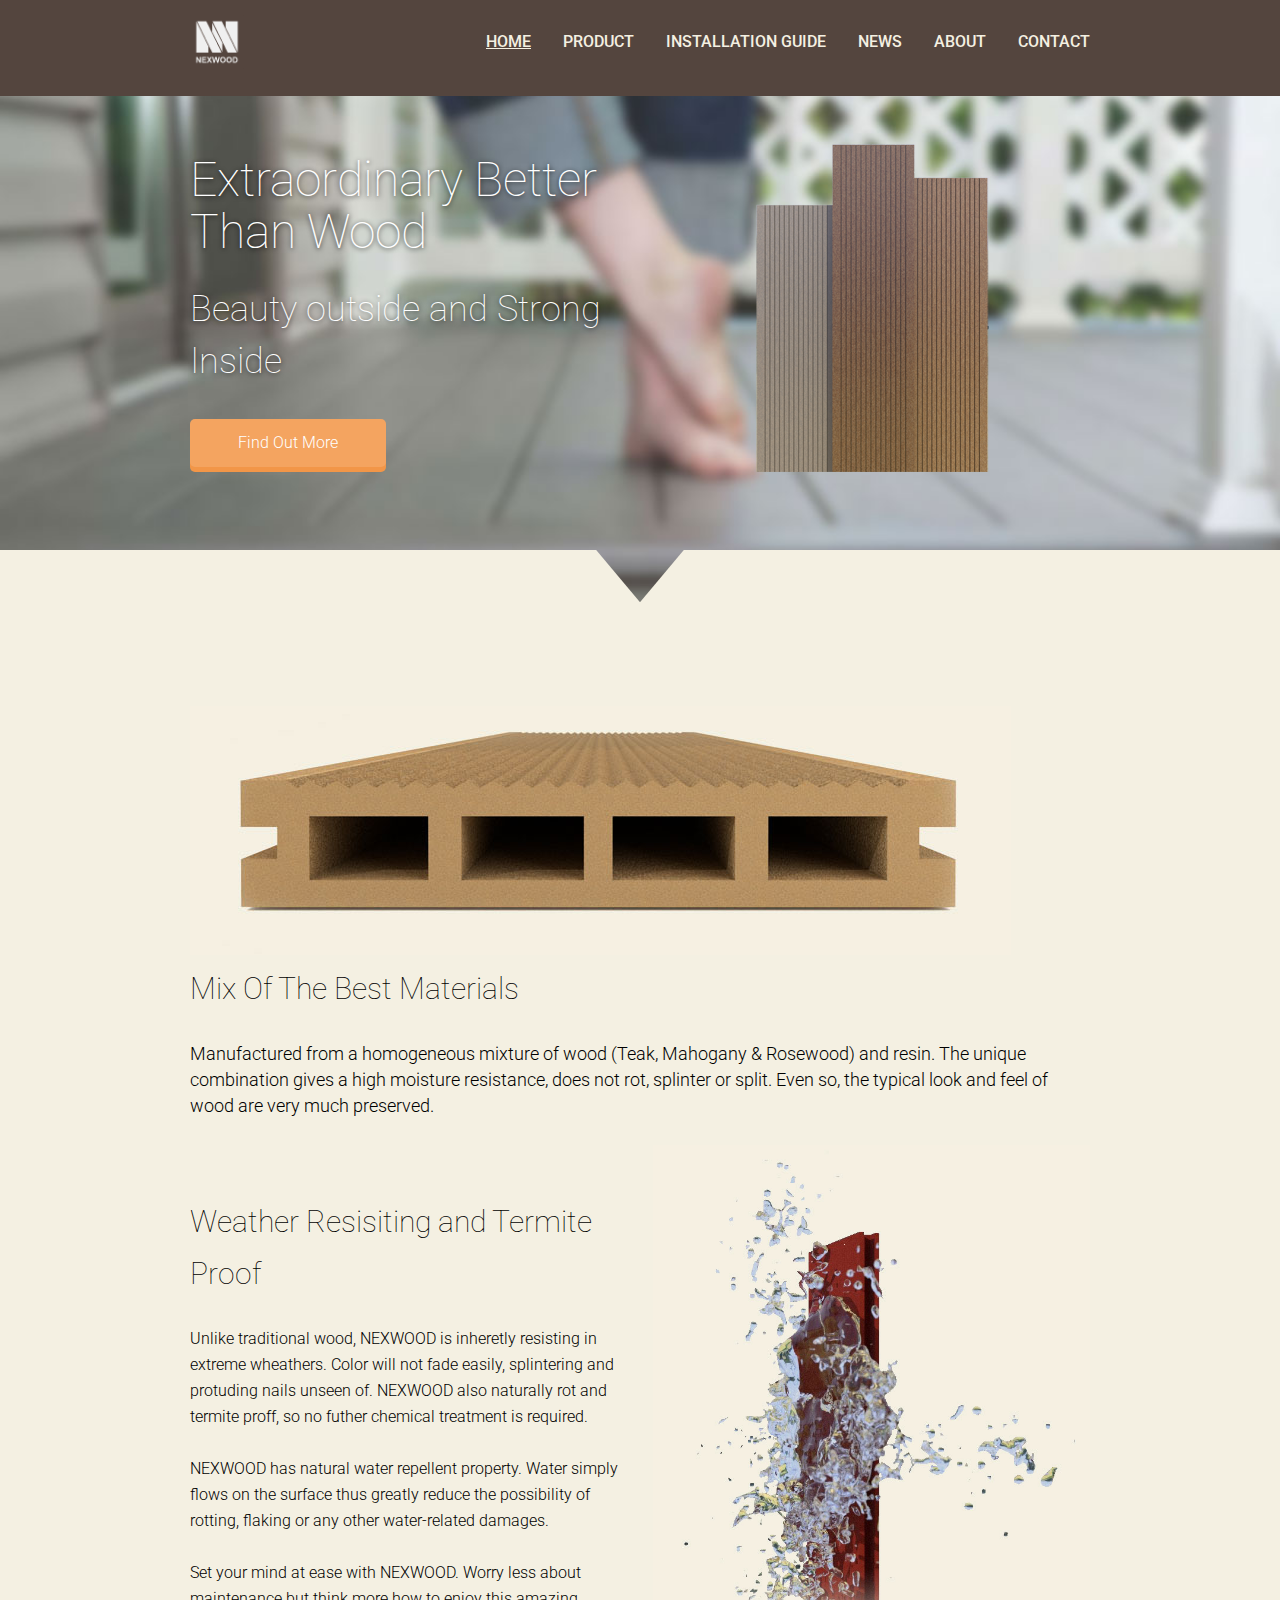
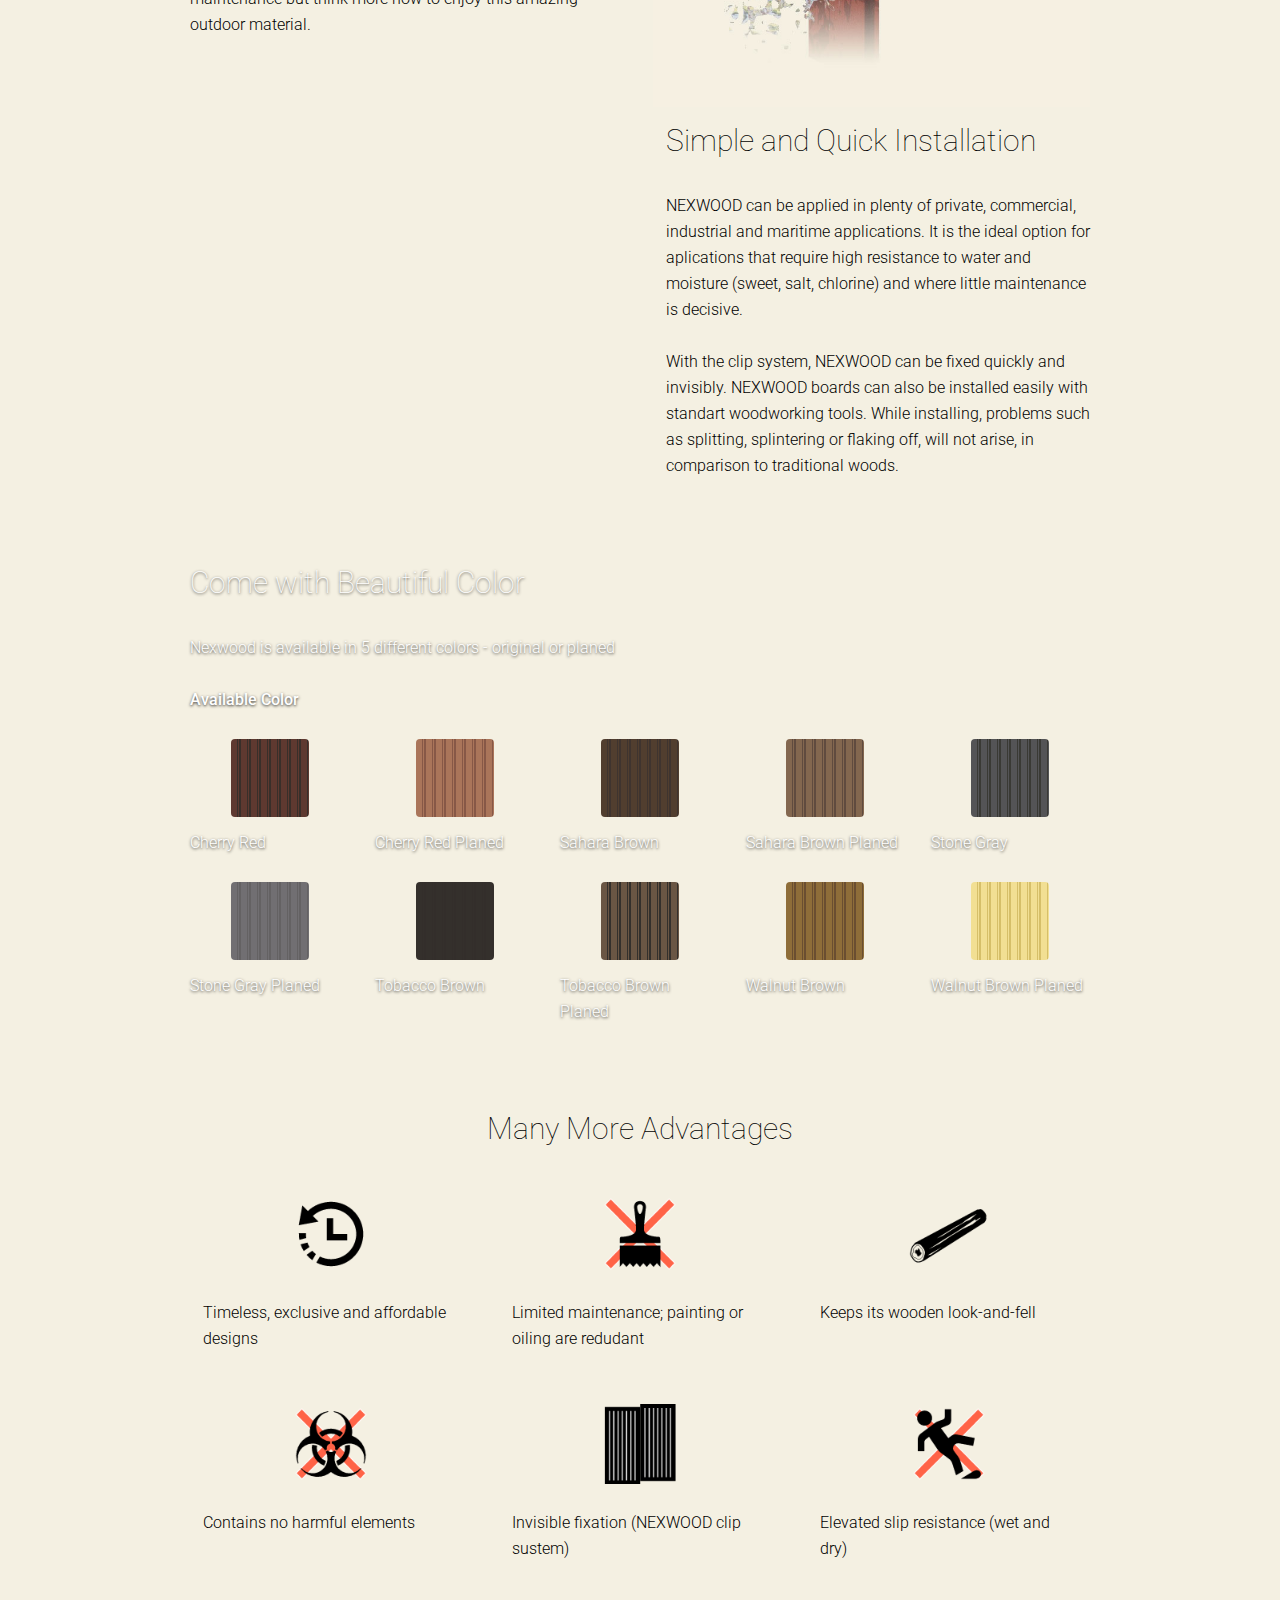
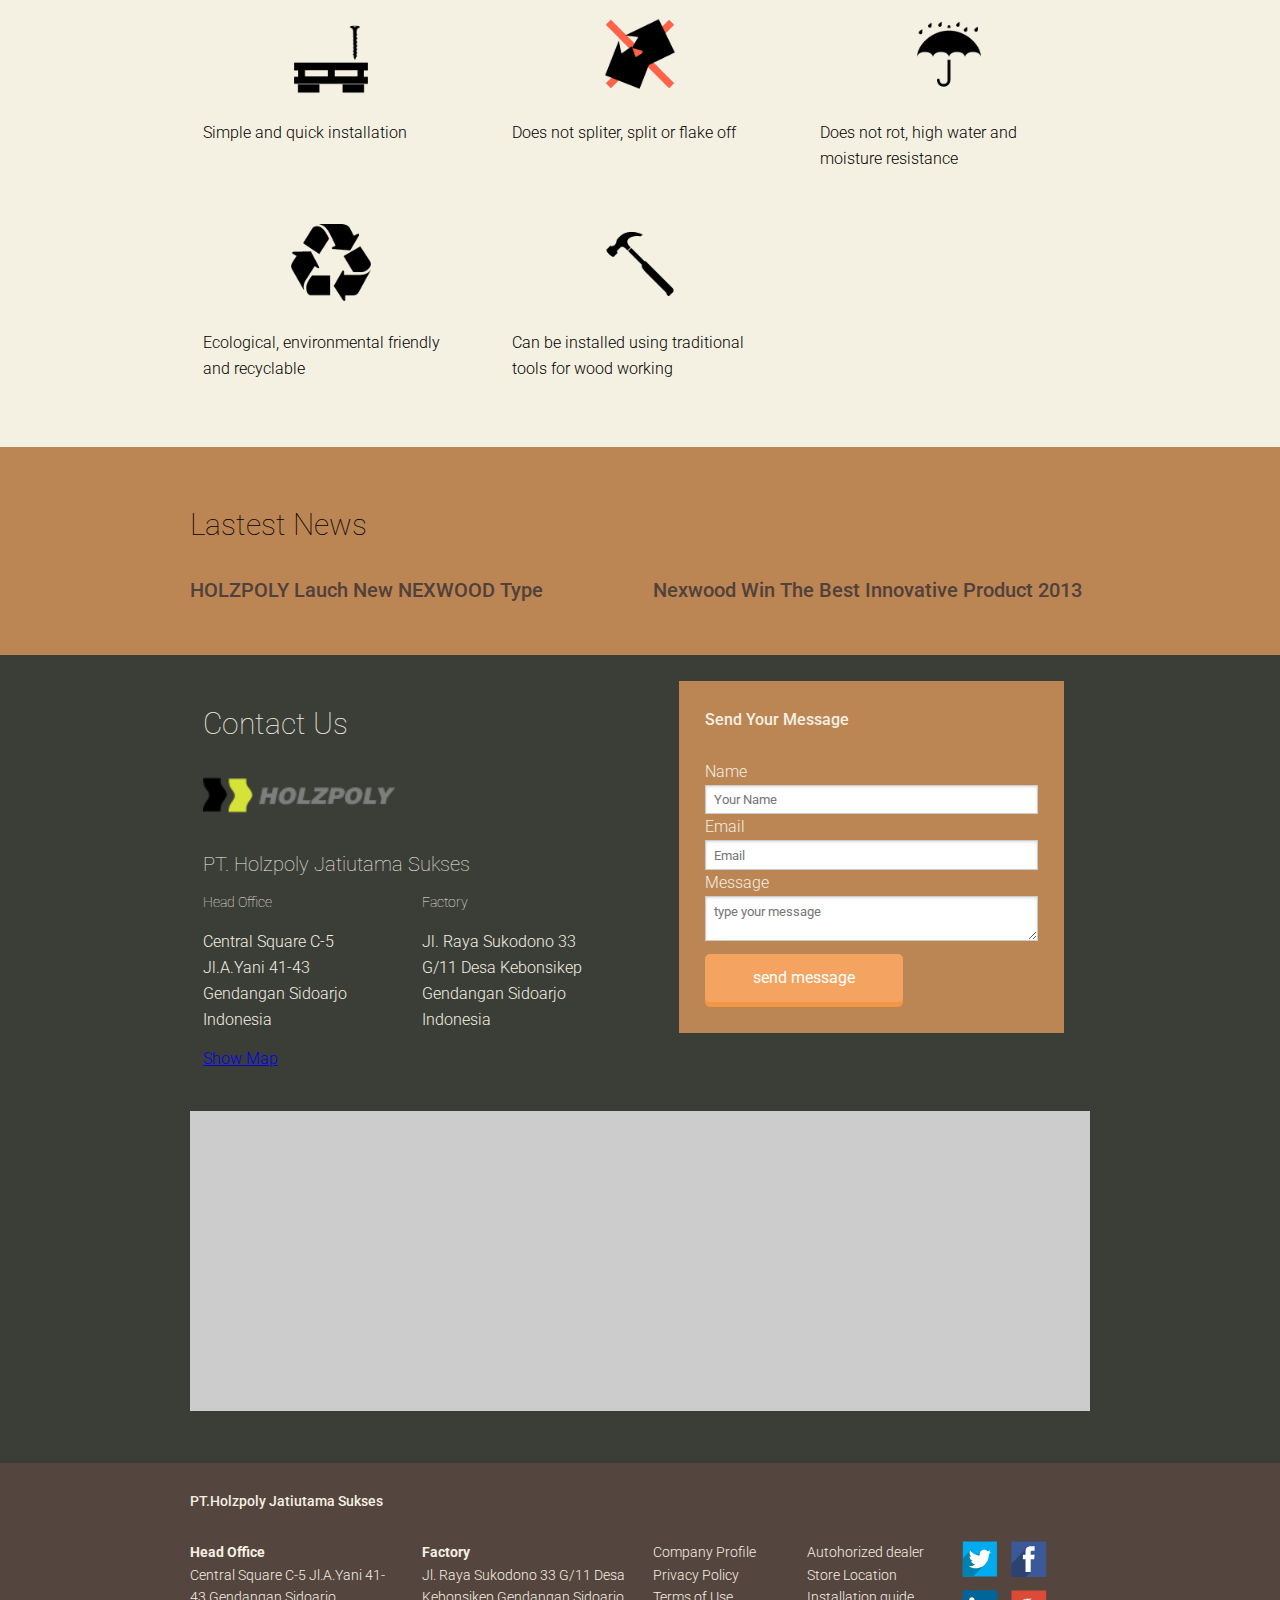
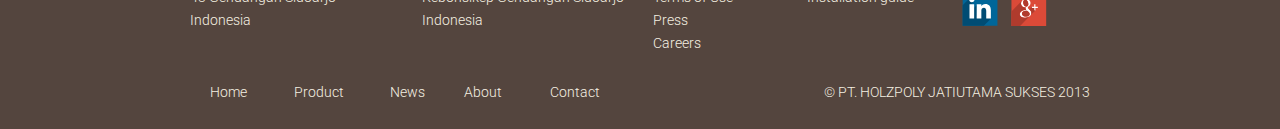
==== index.html @ c0c82cdb "fix css" ====
<!DOCTYPE html>
<!--[if lt IE 7]>      <html class="no-js lt-ie9 lt-ie8 lt-ie7"> <![endif]-->
<!--[if IE 7]>         <html class="no-js lt-ie9 lt-ie8"> <![endif]-->
<!--[if IE 8]>         <html class="no-js lt-ie9"> <![endif]-->
<!--[if gt IE 8]><!--> <html class="no-js"> <!--<![endif]-->
<head>
        <meta charset="utf-8">
        <meta http-equiv="X-UA-Compatible" content="IE=edge">
        <title></title>
        <meta name="description" content="">
        <meta name="viewport" content="width=device-width, initial-scale=1">

        <!-- Place favicon.ico and apple-touch-icon.png in the root directory -->
    
        <!-- Hammer reload -->
          <script>
            setInterval(function(){
              try {
                if(typeof ws != 'undefined' && ws.readyState == 1){return true;}
                ws = new WebSocket('ws://'+(location.host || 'localhost').split(':')[0]+':35353')
                ws.onopen = function(){ws.onclose = function(){document.location.reload()}}
                ws.onmessage = function(){
                  var links = document.getElementsByTagName('link'); 
                    for (var i = 0; i < links.length;i++) { 
                    var link = links[i]; 
                    if (link.rel === 'stylesheet' && !link.href.match(/typekit/)) { 
                      href = link.href.replace(/((&|\?)hammer=)[^&]+/,''); 
                      link.href = href + (href.indexOf('?')>=0?'&':'?') + 'hammer='+(new Date().valueOf());
                    }
                  }
                }
              }catch(e){}
            }, 1000)
          </script>
        <!-- /Hammer reload -->
      
	<link href='http://fonts.googleapis.com/css?family=Roboto:400,100,300,500,700' rel='stylesheet' type='text/css'>
	
    <link rel='stylesheet' href='css/style.css'>
    <script src="js/vendor/modernizr-2.6.2.min.js"></script>
</head>
<body>
<header class="cf">
	<div class="container main-heading">
		<h1 class="logo">Nexwood</h1>
		<a href="#" class="toggle visuallyhidden--desk">$</a>
		<nav class="main-nav" id="nadv">

			<a class='current' href="index.html">Home</a><a href="product.html">Product</a><a href="install.html">Installation Guide</a><a href="news-fp.html">News</a><a href="about.html">About</a><a href="#contact">Contact</a>

		</nav>


		<!--<form class="main-search-bar soft-half--sides text--center float--right">
			<input type="search" class="text-input" placeholder="search">
			<input type="submit" class="">
		</form> -->
		
	</div>
</header>


 <!--[if lt IE 7]>
            <p class="browsehappy">You are using an <strong>outdated</strong> browser. Please <a href="http://browsehappy.com/">upgrade your browser</a> to improve your experience.</p>
        <![endif]-->

	<div class="hero has-arrow">
		
		<div class="container soft--top">
			<div class="grid">
				<div class="slider__body grid__item one-half palm--one-whole">
					<hgroup>
       					<h1 class=kilo nH>Extraordinary Better Than Wood</h1>
       					<h2 class=alpha nH>Beauty outside and Strong Inside</h2>
   					<hgroup>
   						<a href="#nexwood-fp" class="btn btn--hard btn--gamma btn--bevel">Find Out More</a>
				</div><!--
				
			--><div class="slider__img grid__item one-half palm--one-whole slider__img visuallyhidden--palm">
					<img src="img/slider/hero-plank.png" alt="" class="img--center">
				</div>


			</div>
   		</div>
			

	</div>


	<div class="container">
		<img src="img/imgmap.jpg"alt="" usemap="nexwood-fp">
		<map id="nexwood-fp" name="nexwood-fp">
			<area shape="circle" alt="" title="" coords="700,89,34" href="" target="_self" />
			<area shape="circle" alt="" title="" coords="404,187,32" href="" target="" />
			<area shape="circle" alt="" title="" coords="86,94,29" href="" target="" />
			<area shape="circle" alt="" title="" coords="401,40,29" href="" target="" />
		</map>
		<h2>Mix Of The Best Materials</h2>
	<p class="lead">Manufactured from a homogeneous mixture of wood (Teak, Mahogany & Rosewood) and resin. The unique combination gives a high moisture resistance, does not rot, splinter or split. Even so, the typical look and feel of wood are very much preserved.</p>
    </div>
	
	<div class="container">
		<div class="grid grid--rev grid--right grid--middle">
			<div class="grid__item  palm--one-whole one-half ">
				<img src="img/tahan-air.jpg" alt="">
				
			</div><!--
		--><div class="grid__item one-half palm--one-whole">
				<h2>Weather Resisiting and Termite Proof</h2>

<p>Unlike traditional wood, NEXWOOD is inheretly resisting in extreme wheathers. Color will not fade easily, splintering and protuding nails unseen of. NEXWOOD also naturally rot and termite proff, so no futher chemical treatment is required.</p>

<p>NEXWOOD has natural water repellent property. Water simply flows on the surface thus greatly reduce the possibility of rotting, flaking or any other water-related damages.</p>

<p>Set your mind at ease with NEXWOOD. Worry less about maintenance but think more how to enjoy this amazing outdoor material.</p>
			</div>
		</div>
   		
   		<div class="grid grid--wide grid--middle">
   			<div class="grid__item one-half palm--one-whole">
   				<div class="video-container">
   					<iframe width="960" height="720" src="//www.youtube.com/embed/6C6AVP26fiU?rel=0" frameborder="0" allowfullscreen></iframe>
   				</div>
   			</div><!--
   		 --><div class="grid__item one-half palm--one-whole">
   				<h2>Simple and Quick Installation</h2>

	<p>NEXWOOD can be applied in plenty of private, commercial, industrial and maritime applications. It is the ideal option for aplications that require high resistance to water and moisture (sweet, salt, chlorine) and where little maintenance is decisive.</p>

	<p>With the clip system, NEXWOOD can be fixed quickly and invisibly. NEXWOOD boards can also be installed easily with standart woodworking tools. While installing, problems such as splitting, splintering or flaking off, will not arise, in comparison to traditional woods.</p>
   			</div>
   		</div>
	
	
	</div>
		<div class="color-choice-bg soft--ends push--ends">
		<div class="container">
		<h2>Come with Beautiful Color</h2>
<p>Nexwood is available in 5 different colors - original or planed</p>
<h5>Available Color</h5>
<ul class="grid">
	<li class="grid__item palm-one-quarter one-fifth palm--one-quarter">
		<img src="img/transparent.gif" alt="Cherry Red" class="img--round color-thumb cherry-red">
		<p class="small">Cherry Red</p>
	</li><!--
	--><li class="grid__item palm-one-quarter one-fifth palm--one-quarter">
		<img src="img/transparent.gif" alt="Cherry Red Planed" class="img--round color-thumb cherry-red-p">
		<p class="small">Cherry Red Planed</p>
	</li><!--
	--><li class="grid__item palm-one-quarter one-fifth palm--one-quarter">
		<img src="img/transparent.gif" alt="Sahara Brown" class="img--round color-thumb sahara-brown">
		<p class="small">Sahara Brown</p>
	</li><!--
	--><li class="grid__item palm-one-quarter one-fifth palm--one-quarter">
		<img src="img/transparent.gif" alt="Sahara Brown Planed" class="img--round color-thumb sahara-brown-p">
		<p class="small">Sahara Brown Planed</p>
	</li><!--
	--><li class="grid__item palm-one-quarter one-fifth palm--one-quarter">
		<img src="img/transparent.gif" alt="Stone Gray" class="img--round color-thumb stone-gray">
		<p class="small">Stone Gray</p>
	</li><!--
	--><li class="grid__item palm-one-quarter one-fifth palm--one-quarter">
		<img src="img/transparent.gif" alt="Stone Gray Planed" class="img--round color-thumb stone-gray-p">
		<p class="small">Stone Gray Planed</p>
	</li><!--
	--><li class="grid__item palm-one-quarter one-fifth palm--one-quarter">
		<img src="img/transparent.gif" alt="Tobacco Brown " class="img--round color-thumb tobacco-brown">
		<p class="small">Tobacco Brown</p>
	</li><!--
	--><li class="grid__item palm-one-quarter one-fifth palm--one-quarter">
		<img src="img/transparent.gif" alt="Tobacco Brown Planed" class="img--round color-thumb tobacco-brown-p">
		<p class="small">Tobacco Brown Planed</p>
	</li><!--
	--><li class="grid__item palm-one-quarter one-fifth palm--one-quarter">
		<img src="img/transparent.gif" alt="Walnut Brown" class="img--round color-thumb walnut-brown">
		<p class="small">Walnut Brown</p>
	</li><!--
	--><li class="grid__item palm-one-quarter one-fifth palm--one-quarter">
		<img src="img/transparent.gif" alt="Walnut Brown Planed" class="img--round color-thumb walnut-brown-p">
		<p class="small">Walnut Brown Planed</p>
	</li>
</ul>
		</div>
	</div>
	<div class="container push--bottom">
		<h2 class="text--center">Many More Advantages</h2>
	<ul class="grid">
		<li class="grid__item palm--one-half one-third">
			<div class="islet">
				<img src="img/transparent.gif" alt="" class="icon-adv icon-jam">
				<p>Timeless, exclusive and affordable designs</p>
			</div>
		</li><!--
	--><li class="grid__item palm--one-half one-third">
			<div class="islet">
				<img src="img/transparent.gif" alt="" class="icon-adv icon-paint-3">
				<p>Limited maintenance; painting or oiling are redudant</p>
			</div>
		</li><!--
	--><li class="grid__item palm--one-half one-third">
			<div class="islet">
				<img src="img/transparent.gif" alt="" class="icon-adv icon-wood-fill clearfix">
				<p>Keeps its wooden look-and-fell</p>
			</div>
		</li><!--
	--><li class="grid__item palm--one-half one-third">
			<div class="islet">
				<img src="img/transparent.gif" alt="" class="icon-adv icon-biohazard">
				<p>Contains no harmful elements</p>
			</div>
		</li><!--
	--><li class="grid__item palm--one-half one-third">
			<div class="islet">
				<img src="img/transparent.gif" alt="" class="icon-adv icon-no-fix">
				<p>Invisible fixation (NEXWOOD clip sustem)</p>
			</div>
		</li><!--
	--><li class="grid__item palm--one-half one-third">
			<div class="islet">
				<img src="img/transparent.gif" alt="" class="icon-adv icon-slip">
				<p>Elevated slip resistance (wet and dry)</p>
			</div>
		</li><!--
	--><li class="grid__item palm--one-half one-third">
			<div class="islet">
				<img src="img/transparent.gif" alt="" class="icon-adv icon-easy-install">
				<p>Simple and quick installation</p>
			</div>
		</li><!--
	--><li class="grid__item palm--one-half one-third">
			<div class="islet">
				<img src="img/transparent.gif" alt="" class="icon-adv icon-break">
				<p>Does not spliter, split or flake off</p>
			</div>
		</li><!--
	--><li class="grid__item palm--one-half one-third">
			<div class="islet">
				<img src="img/transparent.gif" alt="" class="icon-adv icon-payung">
				<p>Does not rot, high water and moisture resistance</p>
			</div>
		</li><!--
	--><li class="grid__item palm--one-half one-third">
			<div class="islet">
				<img src="img/transparent.gif" alt="" class="icon-adv icon-recycles">
				<p>Ecological, environmental friendly and recyclable</p>
			</div>
		</li><!--
	--><li class="grid__item palm--one-half one-third">
			<div class="islet">
				<img src="img/transparent.gif" alt="" class="icon-adv icon-hammer">
				<p>Can be installed using traditional tools for wood working</p>
			</div>
		</li>
	</ul>
	</div>

<div class="satin-bg soft--top">
	<div class="container soft--ends">
			
	<h2 class="">Lastest News</h2>
		<ul class="grid">
			<li class="grid__item one-half palm-one-whole">
				

				<div class="module__content">
					<h3 class="delta title-link"><a href="#article.html">HOLZPOLY Lauch New NEXWOOD Type</a></h3>
				</div>
			</li><!--

		--><li class="grid__item one-half palm-one-whole">
				
				<div class="module__content">
					<h3 class="delta title-link"><a href="#article.html">Nexwood Win The Best Innovative Product 2013</a></h3>
				</div>
			</li>
		</ul>

	</div>
</div>

	<div class="brown-bg">
	<div class="container">
		<div class="grid grid--bottom">
			<div class="grid__item one-half palm--one-whole">
				<div class="islet">
	<h2>Contact Us</h2>
	<img src="img/transparent.gif" alt="Holzpoly Jatiutama Sukses Logo" class="icon-adv-wide icon-logo-holzpoly">
	<h4>PT. Holzpoly Jatiutama Sukses</h4>
	
	<div class="grid">
		<div class="grid__item one-half">
			<h4 class=zeta>Head Office</h4>
			<p>Central Square C-5 Jl.A.Yani 41-43 Gendangan Sidoarjo Indonesia</p>
		</div><!--
		
	--><div class="grid__item one-half">
			<h4 class=zeta>Factory</h4>
			<p>Jl. Raya Sukodono 33 G/11 Desa Kebonsikep Gendangan Sidoarjo Indonesia</p>
		</div>
	</div>

	<a href="btn btn--map visuallyhidden--desk">Show Map</a>

</div>

			</div><!--

		 --><div class="grid__item one-half palm--one-whole">
		 		
				<div class="island">	
	<form action="">
		<fieldset class="satin-bg">
			<h5>Send Your Message</h5>
			<label for="name">Name</label>
        	<input id="name" type="text" placeholder="Your Name" class="text-input one-whole">

			<label for="email">Email</label>
        	<input id="email" type="email" placeholder="Email" class="text-input one-whole">
			<label for="messange">Message</label>
        	<textarea class="text-input one-whole" placeholder="type your message"></textarea>
			 <input type="submit" name="send" value="send message" class="btn btn--positive btn--hard btn--bevel push-half--top">
		</fieldset>
	</form>
</div>
			</div>

			<div class="grid__item one-whole visuallyhidden--palm">
				<div id="map_canvas"></div>
			</div>
		</div>
	</div>
	</div>

<footer class=" soft--top">
<div class="container">
	<h6 itemprop="name" id="contact" class="hard--bottom">PT.Holzpoly Jatiutama Sukses</h6>
<div class="grid">
		<div class="grid__item one-half palm--one-whole" itemscope itemtype="http://schema.org/LocalBusiness">
			<ul class="grid">
				<li class="grid__item one-half">
					<b class="hard-half--bottom" itemprop="name">Head Office</b>
					<p itemprop="address">Central Square C-5 Jl.A.Yani 41-43 Gendangan Sidoarjo Indonesia</p>
				</li><!--
			 --><li class="grid__item one-half">
					<b class="hard-half--bottom" itemprop="name">Factory</b>
					<p itemprop="address">Jl. Raya Sukodono 33 G/11 Desa Kebonsikep Gendangan Sidoarjo Indonesia</p>
				</li>
			</ul>
		</div><!--
		
	--><div class="grid__item one-sixth palm--one-half">
			<ul class="nav nav--stacked">
				<li><a href="about.html">Company Profile</a></li>
				<li><a href="">Privacy Policy</a></li>
				<li><a href="">Terms of Use</a></li>
				<li><a href="">Press</a></li>
				<li><a href="about.html/#career">Careers</a></li>
			</ul>
		</div><!--

		--><div class="grid__item one-sixth palm--one-half">
			<ul class="nav nav--stacked">
				<li><a href="about.html/#dealer">Autohorized dealer</a></li>
				<li><a href="">Store Location</a></li>
				<li><a href="install.html">Installation guide</a></li>
			</ul>
		</div><!--

		--><div class="grid__item one-sixth palm--one-whole">
			<ul class="nav nav--stacked cf">
				<li><a href="http://twitter.com" alt="follow us on twitter"><i class="icon-social icon-twitter-icon"></i></a></li>
				<li><a href="http://Facebook.com" alt="visit our facebook pafe"><i class="icon-social icon-fb-icon"></i></a></li>
				<li><a href="http://Linkedin.com" alt="link with us on linkedin"><i class="icon-social icon-linkedin-icon"></i></a></li>
				<li><a href="http://plus.google.com" alt=""><i class="icon-social icon-gplus"></i></a></li>
			</ul>
		</div><!--
	
		--><div class="grid__item one-half palm--one-whole">
			<ul class="nav nav--banner nav--fit">
				<li class='current'><a class='current' href="index.html">Home</a></li>
				<li><a href="product.html">Product</a></li>
				<li><a href="news-fp.html">News</a></li>
				<li><a href="about.html">About</a></li>
				<li><a href="#contact">Contact</a></li>
			</ul>
		</div><!--
	--><div class="copyright grid__item one-half palm--one-whole">
		<p class="caps text--right">© PT. Holzpoly Jatiutama Sukses 2013</p>
	</div>
</div>
</div>

</footer>

<script src="//ajax.googleapis.com/ajax/libs/jquery/1.10.2/jquery.min.js"></script>
<script>window.jQuery || document.write('<script src="js/vendor/jquery-1.10.2.min.js"><\/script>')</script>

<script src='js/plugins.js'></script>
<script src='js/jquery.idTabs.js'></script>
<script src='js/jquery.backstretch.min.js'></script>
<script src='js/jhere.min.js'></script>
<script src='js/tooltipster.min.js'></script>
<script src="js/main.js"></script>

<script type="text/javascript">
		$(document).ready(function() {
			 $('.tooltip').tooltipster();
		});
	</script>

<script>
  var navigation = responsiveNav("#nav",
  	customToggle: "#nav-toggle",
  	 open: function () {
          var toggle = document.getElementById("nav-toggle");
          toggle.className = toggle.className.replace(/(^|\s)closed(\s|$)/, "opened");
        },
        close: function () {
          var toggle = document.getElementById("nav-toggle");
          toggle.className = toggle.className.replace(/(^|\s)opened(\s|$)/, "closed");
        }
      });

</script>

<script>
            $(window).on('load', function() {
                $('#map_canvas').jHERE({
                    enable: ['behavior'],
                    center: [-7.38784, 112.72727],
                    zoom: 15,
                    type: 'terrain'
                }).jHERE('marker', [-7.38784, 112.72727], {
                    icon: 'https://dl.dropboxusercontent.com/u/16675423/office-marker.png',
                    anchor: {x: 13, y: 54},
                    
                }).jHERE('marker', [-7.390945, 112.722092], {
                    icon: 'https://dl.dropboxusercontent.com/u/16675423/factory-marker.png',
                    anchor: {x: 12, y: 54},
                    
                });
            });
        </script>

<script>
	$(".hero").backstretch([
		"img/slider/slide-1.jpg", "img/slider/slide-2.jpg", "img/slider/slide-4.jpg",
		], {
			fade: 750,
			duration: 4000
		});

</script>

<script>
	$(document).ready(function(){
		$('.toggle').click(function) {
			$('#nav').addClass('.visuallyhidden--palm')
		};
	})

</script>

<!-- Google Analytics: change UA-XXXXX-X to be your site's ID. -->
        <script>
            (function(b,o,i,l,e,r){b.GoogleAnalyticsObject=l;b[l]||(b[l]=
            function(){(b[l].q=b[l].q||[]).push(arguments)});b[l].l=+new Date;
            e=o.createElement(i);r=o.getElementsByTagName(i)[0];
            e.src='//www.google-analytics.com/analytics.js';
            r.parentNode.insertBefore(e,r)}(window,document,'script','ga'));
            ga('create','UA-XXXXX-X');ga('send','pageview');
        </script>


</body>
</html>
---- css/style.css ----
@charset "UTF-8";
/*------------------------------------*\
    STYLE.CSS
\*------------------------------------*/
/**
 *
 * sass --watch style.scss:style.min.css --style compressed
 *
 * Here we pull in some variables, include the inuit.css framework, then add our
 * project-specific components afterwards.
 */
/**
 * Setup
 */
/*------------------------------------*\
    VARS.SCSS
\*------------------------------------*/
/**
 * Any variables you find set in inuit.css’ `_vars.scss` that you do not wish to
 * keep, simply redefine here. This means that if inuit.css, for example, sets
 * your `$base-font-size` at 16px and you wish it to be 14px, simply redeclare
 * that variable in this file. inuit.css ignores its own variables in favour of
 * using your own, so you can completely modify how inuit.css works without ever
 * having to alter the framework itself.
 */
/*------------------------------------*\
    $OBJECTS-AND-ABSTRACTIONS
\*------------------------------------*/
/**
 * All of inuit.css’ objects and abstractions are initially turned off by
 * default. This means that you start any project with as little as possible,
 * and introducing objects and abstractions is as simple as switching the
 * following variables to `true`.
 */
/*------------------------------------*\
    $OVERRIDES
\*------------------------------------*/
/**
 * Place any variables that should override inuit.css’ defaults here.
 */
/**
 * Base font-family.
 */
/**
 * Default colour for objects’ borders etc.
 */
/*------------------------------------*\
    $CUSTOM
\*------------------------------------*/
/**
 * Place any of your own variables that sit on top of inuit.css here.
 */
h1, h2, h3, h4 {
  font-weight: 100; }

h5, h6 {
  font-weight: 500; }

p {
  font-weight: 300; }

/*------------------------------------*\
    INUIT.CSS
\*------------------------------------*/
/*!*
 *
 * inuitcss.com -- @inuitcss -- @csswizardry
 *
 */
/**
 * inuit.css acts as a base stylesheet which you should extend with your own
 * theme stylesheet.
 *
 * inuit.css aims to do the heavy lifting; sorting objects and abstractions,
 * design patterns and fiddly bits of CSS, whilst leaving as much design as
 * possible to you. inuit.css is the scaffolding to your decorator.
 *
 * This stylesheet is heavily documented and contains lots of comments, please
 * take care to read and refer to them as you build. For further support please
 * tweet at @inuitcss.
 *
 * Owing to the amount of comments please only ever use minified CSS in
 * production. This file is purely a dev document.
 *
 * The table of contents below maps to section titles of the same name, to jump
 * to any section simply run a find for $[SECTION-TITLE].
 *
 * Most objects and abstractions come with a chunk of markup that you should be
 * able to paste into any view to quickly see how the CSS works in conjunction
 * with the correct HTML.
 *
 * inuit.css is written to this standard: github.com/csswizardry/CSS-Guidelines
 *
 * LICENSE
 *
 * Copyright 2013 Harry Roberts
 *
 * Licensed under the Apache License, Version 2.0 (the "License");
 * you may not use this file except in compliance with the License.
 * You may obtain a copy of the License at
 *
 * http://apache.org/licenses/LICENSE-2.0
 *
 * Unless required by applicable law or agreed to in writing, software
 * distributed under the License is distributed on an "AS IS" BASIS,
 * WITHOUT WARRANTIES OR CONDITIONS OF ANY KIND, either express or implied.
 * See the License for the specific language governing permissions and
 * limitations under the License.
 *
 * Thank you for choosing inuit.css. May your web fonts render perfectly.
 */
/*------------------------------------*\
    $CONTENTS
\*------------------------------------*/
/**
 * CONTENTS............You’re reading it!
 * WARNING.............Here be dragons!
 * IMPORTS.............Begin importing the sections below
 *
 * MIXINS..............Super-simple Sass stuff
 * NORMALIZE...........normalize.css
 * RESET...............Set some defaults
 * CLEARFIX............
 * SHARED..............Shared declarations
 *
 * MAIN................High-level elements like `html`, `body`, etc.
 * HEADINGS............Double-stranded heading hierarchy
 * PARAGRAPHS..........
 * SMALLPRINT..........Smaller text elements like `small`
 * QUOTES..............
 * CODE................
 * LISTS...............
 * IMAGES..............
 * TABLES..............
 * FORMS...............
 *
 * GRIDS...............Fluid, proportional and nestable grids
 * FLEXBOX.............Crudely emulate flexbox
 * COLUMNS.............CSS3 columns
 * NAV.................A simple abstraction to put a list in horizontal nav mode
 * OPTIONS.............Grouped nav items
 * PAGINATION..........Very stripped back, basic paginator
 * BREADCRUMB..........Simple breadcrumb trail object
 * MEDIA...............Media object
 * MARGINALIA..........Simple marginalia content
 * ISLAND..............Boxed off content
 * BLOCK-LIST..........Blocky lists of content
 * MATRIX..............Gridded lists
 * SPLIT...............A simple split-in-two object
 * THIS-OR-THIS........Options object
 * LINK-COMPLEX........
 * FLYOUT..............Flyout-on-hover object
 * ARROWS..............CSS arrows
 * SPRITE..............Generic spriting element
 * ICON-TEXT...........Icon and text couplings
 * BEAUTONS............Use the beautons micro library
 * LOZENGES............Basic lozenge styles
 * RULES...............Horizontal rules
 * STATS...............Simple stats object
 * GREYBOX.............Wireframing styles
 *
 * WIDTHS..............Width classes for use alongside the grid system etc.
 * PUSH................Push classes for manipulating grids
 * PULL................Pull classes for manipulating grids
 * BRAND...............Helper class to apply brand treatment to elements
 * HELPER..............A series of helper classes to use arbitrarily
 * DEBUG...............Enable to add visual flags for debugging purposes
 */
/*------------------------------------*\
    $WARNING
\*------------------------------------*/
/*
 * inuit.css, being an OO framework, works in keeping with the open/closed
 * principle. The variables you set previously are now being used throughout
 * inuit.css to style everything we need for a base. Any custom styles SHOULD
 * NOT be added or modified in inuit.css directly, but added via your theme
 * stylesheet as per the open/closed principle:
 *
 * csswizardry.com/2012/06/the-open-closed-principle-applied-to-css
 *
 * Try not to edit any CSS beyond this point; if you find you need to do so
 * it is a failing of the framework so please tweet at @inuitcss.
 */
/*------------------------------------*\
    $IMPORTS
\*------------------------------------*/
/**
 * Generic utility styles etc.
 */
/*------------------------------------*\
    $DEFAULTS
\*------------------------------------*/
/**
 * inuit.css’ default variables. Redefine these in your `_vars.scss` file (found
 * in the inuit.css-web-template) to override them.
 */
/*------------------------------------*\
    $DEBUG
\*------------------------------------*/
/**
 * Debug mode will visually highlight any potential markup/accessibility quirks
 * in the browser. Set to `true` or `false`.
 */
/*------------------------------------*\
    $BORDER-BOX
\*------------------------------------*/
/**
 * Do you want all elements to adopt `box-sizing:border-box;` as per
 * paulirish.com/2012/box-sizing-border-box-ftw ?
 */
/*------------------------------------*\
    $BASE
\*------------------------------------*/
/**
 * Base stuff
 */
/**
 * Base font-family.
 */
/**
 * Default colour for objects’ borders etc.
 */
/*------------------------------------*\
    $RESPONSIVE
\*------------------------------------*/
/**
 * Responsiveness?
 */
/**
 * Responsiveness for widescreen/high resolution desktop monitors and beyond?
 * Note: `$responsive` variable above must be set to true before enabling this.
 */
/**
 * Responsive push and pull produce a LOT of code, only turn them on if you
 * definitely need them.
 */
/**
 * Note: `$push` variable above must be set to true before enabling these.
 */
/**
 * Note: `$pull` variable above must be set to true before enabling these.
 */
/**
 * Tell inuit.css when breakpoints start.
 */
/*------------------------------------*\
    $FONT-SIZES
\*------------------------------------*/
/**
 * Font-sizes (in pixels). Refer to relevant sections for their implementations.
 */
/*------------------------------------*\
    $QUOTES
\*------------------------------------*/
/**
 * English quote marks?
 */
/**
 * If you want English quotes then please do not edit these; they’re only here
 * because Sass needs them.
 */
/**
 * If you need non-English quotes, please alter the following values accordingly:
 */
/*------------------------------------*\
    $BRAND
\*------------------------------------*/
/**
 * Brand stuff
 */
/**
 * How big would you like round corners to be by default?
 */
/*------------------------------------*\
    $OBJECTS AND ABSTRACTIONS
\*------------------------------------*/
/**
 * Which objects and abstractions would you like to use?
 */
/*------------------------------------*\
    $FRAMEWORK
\*------------------------------------*/
/**
 * inuit.css will work these next ones out for use within the framework.
 *
 * Assign our `$base-line-height` to a new spacing var for more transparency.
 */
/*------------------------------------*\
    $MIXINS
\*------------------------------------*/
/**
 * Create a fully formed type style (sizing and vertical rhythm) by passing in a
 * single value, e.g.:
 *
   `@include font-size(10px);`
 *
 * Thanks to @redclov3r for the `line-height` Sass:
 * twitter.com/redclov3r/status/250301539321798657
 */
/**
 * Style any number of headings in one fell swoop, e.g.:
 *
   .foo{
       @include headings(1, 3){
           color:#BADA55;
       }
    }
 *
 * With thanks to @lar_zzz, @paranoida, @rowanmanning and ultimately
 * @thierrylemoulec for refining and improving my initial mixin.
 */
/**
 * Create vendor-prefixed CSS in one go, e.g.
 *
   `@include vendor(border-radius, 4px);`
 *
 */
/**
 * Create CSS keyframe animations for all vendors in one go, e.g.:
 *
   .foo{
       @include vendor(animation, shrink 3s);
   }

   @include keyframe(shrink){
       from{
           font-size:5em;
       }
   }
 *
 * Courtesy of @integralist: twitter.com/integralist/status/260484115315437569
 */
/**
 * Force overly long spans of text to truncate, e.g.:
 *
   `@include truncate(100%);`
 *
 * Where `$truncation-boundary` is a united measurement.
 */
/**
 * CSS arrows!!! But... before you read on, you might want to grab a coffee...
 *
 * This mixin creates a CSS arrow on a given element. We can have the arrow
 * appear in one of 12 locations, thus:
 *
 *       01    02    03
 *    +------------------+
 * 12 |                  | 04
 *    |                  |
 * 11 |                  | 05
 *    |                  |
 * 10 |                  | 06
 *    +------------------+
 *       09    08    07
 *
 * You pass this position in along with a desired arrow color and optional
 * border color, for example:
 *
 * `@include arrow(top, left, red)`
 *
 * for just a single, red arrow, or:
 *
 * `@include arrow(bottom, center, red, black)`
 *
 * which will create a red triangle with a black border which sits at the bottom
 * center of the element. Call the mixin thus:
 *
   .foo{
       background-color:#BADA55;
       border:1px solid #ACE;
       @include arrow(top, left, #BADA55, #ACE);
   }
 *
 */
/**
 * Media query mixin.
 *
 * It’s not great practice to define solid breakpoints up-front, preferring to
 * modify your design when it needs it, rather than assuming you’ll want a
 * change at ‘mobile’. However, as inuit.css is required to take a hands off
 * approach to design decisions, this is the closest we can get to baked-in
 * responsiveness. It’s flexible enough to allow you to set your own breakpoints
 * but solid enough to be frameworkified.
 *
 * We define some broad breakpoints in our vars file that are picked up here
 * for use in a simple media query mixin. Our options are:
 *
 * palm
 * lap
 * lap-and-up
 * portable
 * desk
 * desk-wide
 *
 * Not using a media query will, naturally, serve styles to all devices.
 *
 * `@include media-query(palm){ [styles here] }`
 *
 * We work out your end points for you:
 */
/*! normalize.css v2.1.0 | MIT License | git.io/normalize */
/* ==========================================================================
   HTML5 display definitions
   ========================================================================== */
/*
 * Correct `block` display not defined in IE 8/9.
 */
article,
aside,
details,
figcaption,
figure,
footer,
header,
hgroup,
main,
nav,
section,
summary {
  display: block; }

/*
 * Correct `inline-block` display not defined in IE 8/9.
 */
audio,
canvas,
video {
  display: inline-block; }

/*
 * Prevent modern browsers from displaying `audio` without controls.
 * Remove excess height in iOS 5 devices.
 */
audio:not([controls]) {
  display: none;
  height: 0; }

/*
 * Address styling not present in IE 8/9.
 */
[hidden] {
  display: none; }

/* ==========================================================================
   Base
   ========================================================================== */
/*
 * 1. Set default font family to sans-serif.
 * 2. Prevent iOS text size adjust after orientation change, without disabling
 *    user zoom.
 */
html {
  font-family: sans-serif;
  /* 1 */
  -webkit-text-size-adjust: 100%;
  /* 2 */
  -ms-text-size-adjust: 100%;
  /* 2 */ }

/*
 * Remove default margin.
 */
body {
  margin: 0; }

/* ==========================================================================
   Links
   ========================================================================== */
/*
 * Address `outline` inconsistency between Chrome and other browsers.
 */
a:focus {
  outline: thin dotted; }

/*
 * Improve readability when focused and also mouse hovered in all browsers.
 */
a:active,
a:hover {
  outline: 0; }

/* ==========================================================================
   Typography
   ========================================================================== */
/*
 * Address variable `h1` font-size and margin within `section` and `article`
 * contexts in Firefox 4+, Safari 5, and Chrome.
 */
h1 {
  font-size: 2em;
  margin: 0.67em 0; }

/*
 * Address styling not present in IE 8/9, Safari 5, and Chrome.
 */
abbr[title] {
  border-bottom: 1px dotted; }

/*
 * Address style set to `bolder` in Firefox 4+, Safari 5, and Chrome.
 */
b,
strong {
  font-weight: bold; }

/*
 * Address styling not present in Safari 5 and Chrome.
 */
dfn {
  font-style: italic; }

/*
 * Address differences between Firefox and other browsers.
 */
hr {
  -moz-box-sizing: content-box;
  box-sizing: content-box;
  height: 0; }

/*
 * Address styling not present in IE 8/9.
 */
mark {
  background: #ff0;
  color: #000; }

/*
 * Correct font family set oddly in Safari 5 and Chrome.
 */
code,
kbd,
pre,
samp {
  font-family: monospace, serif;
  font-size: 1em; }

/*
 * Improve readability of pre-formatted text in all browsers.
 */
pre {
  white-space: pre-wrap; }

/*
 * Set consistent quote types.
 */
q {
  quotes: "\201C" "\201D" "\2018" "\2019"; }

/*
 * Address inconsistent and variable font size in all browsers.
 */
small {
  font-size: 80%; }

/*
 * Prevent `sub` and `sup` affecting `line-height` in all browsers.
 */
sub,
sup {
  font-size: 75%;
  line-height: 0;
  position: relative;
  vertical-align: baseline; }

sup {
  top: -0.5em; }

sub {
  bottom: -0.25em; }

/* ==========================================================================
   Embedded content
   ========================================================================== */
/*
 * Remove border when inside `a` element in IE 8/9.
 */
img {
  border: 0; }

/*
 * Correct overflow displayed oddly in IE 9.
 */
svg:not(:root) {
  overflow: hidden; }

/* ==========================================================================
   Figures
   ========================================================================== */
/*
 * Address margin not present in IE 8/9 and Safari 5.
 */
figure {
  margin: 0; }

/* ==========================================================================
   Forms
   ========================================================================== */
/*
 * Define consistent border, margin, and padding.
 */
fieldset {
  border: 1px solid #c0c0c0;
  margin: 0 2px;
  padding: 0.35em 0.625em 0.75em; }

/*
 * 1. Correct `color` not being inherited in IE 8/9.
 * 2. Remove padding so people aren't caught out if they zero out fieldsets.
 */
legend {
  border: 0;
  /* 1 */
  padding: 0;
  /* 2 */ }

/*
 * 1. Correct font family not being inherited in all browsers.
 * 2. Correct font size not being inherited in all browsers.
 * 3. Address margins set differently in Firefox 4+, Safari 5, and Chrome.
 */
button,
input,
select,
textarea {
  font-family: inherit;
  /* 1 */
  font-size: 100%;
  /* 2 */
  margin: 0;
  /* 3 */ }

/*
 * Address Firefox 4+ setting `line-height` on `input` using `!important` in
 * the UA stylesheet.
 */
button,
input {
  line-height: normal; }

/*
 * Address inconsistent `text-transform` inheritance for `button` and `select`.
 * All other form control elements do not inherit `text-transform` values.
 * Correct `button` style inheritance in Chrome, Safari 5+, and IE 8+.
 * Correct `select` style inheritance in Firefox 4+ and Opera.
 */
button,
select {
  text-transform: none; }

/*
 * 1. Avoid the WebKit bug in Android 4.0.* where (2) destroys native `audio`
 *    and `video` controls.
 * 2. Correct inability to style clickable `input` types in iOS.
 * 3. Improve usability and consistency of cursor style between image-type
 *    `input` and others.
 */
button,
html input[type="button"],
input[type="reset"],
input[type="submit"] {
  -webkit-appearance: button;
  /* 2 */
  cursor: pointer;
  /* 3 */ }

/*
 * Re-set default cursor for disabled elements.
 */
button[disabled],
html input[disabled] {
  cursor: default; }

/*
 * 1. Address box sizing set to `content-box` in IE 8/9.
 * 2. Remove excess padding in IE 8/9.
 */
input[type="checkbox"],
input[type="radio"] {
  box-sizing: border-box;
  /* 1 */
  padding: 0;
  /* 2 */ }

/*
 * 1. Address `appearance` set to `searchfield` in Safari 5 and Chrome.
 * 2. Address `box-sizing` set to `border-box` in Safari 5 and Chrome
 *    (include `-moz` to future-proof).
 */
input[type="search"] {
  -webkit-appearance: textfield;
  /* 1 */
  -moz-box-sizing: content-box;
  -webkit-box-sizing: content-box;
  /* 2 */
  box-sizing: content-box; }

/*
 * Remove inner padding and search cancel button in Safari 5 and Chrome
 * on OS X.
 */
input[type="search"]::-webkit-search-cancel-button,
input[type="search"]::-webkit-search-decoration {
  -webkit-appearance: none; }

/*
 * Remove inner padding and border in Firefox 4+.
 */
button::-moz-focus-inner,
input::-moz-focus-inner {
  border: 0;
  padding: 0; }

/*
 * 1. Remove default vertical scrollbar in IE 8/9.
 * 2. Improve readability and alignment in all browsers.
 */
textarea {
  overflow: auto;
  /* 1 */
  vertical-align: top;
  /* 2 */ }

/* ==========================================================================
   Tables
   ========================================================================== */
/*
 * Remove most spacing between table cells.
 */
table {
  border-collapse: collapse;
  border-spacing: 0; }

/*------------------------------------*\
    $RESET
\*------------------------------------*/
/**
 * A more considered reset; more of a restart...
 * As per: csswizardry.com/2011/10/reset-restarted
 */
/**
* Let’s make the box model all nice, shall we...?
*/
*, *:before, *:after {
  -webkit-box-sizing: border-box;
  -moz-box-sizing: border-box;
  -ms-box-sizing: border-box;
  -o-box-sizing: border-box;
  box-sizing: border-box; }

/**
 * The usual...
 */
h1, h2, h3, h4, h5, h6,
p, blockquote, pre,
dl, dd, ol, ul,
form, fieldset, legend,
table, th, td, caption,
hr {
  margin: 0;
  padding: 0; }

/**
 * Give a help cursor to elements that give extra info on `:hover`.
 */
abbr[title], dfn[title] {
  cursor: help; }

/**
 * Remove underlines from potentially troublesome elements.
 */
u, ins {
  text-decoration: none; }

/**
 * Apply faux underline via `border-bottom`.
 */
ins {
  border-bottom: 1px solid; }

/**
 * So that `alt` text is visually offset if images don’t load.
 */
img {
  font-style: italic; }

/**
 * Give form elements some cursor interactions...
 */
label,
input,
textarea,
button,
select,
option {
  cursor: pointer; }

.text-input:active,
.text-input:focus,
textarea:active,
textarea:focus {
  cursor: text;
  outline: none; }

/*------------------------------------*\
    $CLEARFIX
\*------------------------------------*/
/**
 * Micro clearfix, as per: css-101.org/articles/clearfix/latest-new-clearfix-so-far.php
 * Extend the clearfix class with Sass to avoid the `.cf` class appearing over
 * and over in your markup.
 */
.cf:after, .nav:after, .media:after, .island:after,
.islet:after, .stat-group:after, .media__news:after, .icon-social:after {
  content: "";
  display: table;
  clear: both; }

/*------------------------------------*\
    $SHARED
\*------------------------------------*/
/**
 * Where `margin-bottom` is concerned, this value will be the same as the
 * base line-height. This allows us to keep a consistent vertical rhythm.
 * As per: csswizardry.com/2012/06/single-direction-margin-declarations
 */
/**
 * Base elements
 */
h1, h2, h3, h4, h5, h6, hgroup,
ul, ol, dl,
blockquote, p, address,
table,
fieldset, figure,
pre,
.form-fields > li,
.media,
.island,
.islet {
  margin-bottom: 26px;
  margin-bottom: 1.625rem; }
  .islet h1, .islet h2, .islet h3, .islet h4, .islet h5, .islet h6, .islet hgroup, .islet
  ul, .islet ol, .islet dl, .islet
  blockquote, .islet p, .islet address, .islet
  table, .islet
  fieldset, .islet figure, .islet
  pre, .islet .form-fields > li, .islet
  .media, .islet
  .island, .islet
  .islet {
    margin-bottom: 13px;
    margin-bottom: 0.8125rem; }

/**
 * Doubled up `margin-bottom` helper class.
 */
.landmark {
  margin-bottom: 52px;
  margin-bottom: 3.25rem; }

/**
 * `hr` elements only take up a few pixels, so we need to give them special
 * treatment regarding vertical rhythm.
 */
hr {
  margin-bottom: 24px;
  margin-bottom: 1.5rem; }

/**
 * Where `margin-left` is concerned we want to try and indent certain elements
 * by a consistent amount. Define that amount once, here.
 */
ul, ol, dd {
  margin-left: 52px;
  margin-left: 3.25rem; }

/**
 * Base styles; unclassed HTML elements etc.
 */
/*------------------------------------*\
    $MAIN
\*------------------------------------*/
html {
  font: 1em/1.625 Roboto, sans-serif;
  overflow-y: scroll;
  min-height: 100%; }

/*------------------------------------*\
    $HEADINGS
\*------------------------------------*/
/**
 * As per: csswizardry.com/2012/02/pragmatic-practical-font-sizing-in-css
 *
 * When we define a heading we also define a corresponding class to go with it.
 * This allows us to apply, say, `class=alpha` to a `h3`; a double-stranded
 * heading hierarchy.
 */
h1, .alpha {
  font-size: 36px;
  font-size: 2.25rem;
  line-height: 1.44444; }

h2, .beta {
  font-size: 30px;
  font-size: 1.875rem;
  line-height: 1.73333; }

h3, .gamma {
  font-size: 24px;
  font-size: 1.5rem;
  line-height: 1.08333; }

h4, .delta, .section-title, .title-link {
  font-size: 20px;
  font-size: 1.25rem;
  line-height: 1.3; }

h5, .epsilon {
  font-size: 16px;
  font-size: 1rem;
  line-height: 1.625; }

h6, .zeta {
  font-size: 14px;
  font-size: 0.875rem;
  line-height: 1.85714; }

/**
 * Heading groups and generic any-heading class.
 * To target any heading of any level simply apply a class of `.hN`, e.g.:
 *
   <hgroup>
       <h1 class=hN>inuit.css</h1>
       <h2 class=hN>Best. Framework. Ever!</h2>
   </hgroup>
 *
 */
hgroup .hN {
  margin-bottom: 0; }

/**
 * A series of classes for setting massive type; for use in heroes, mastheads,
 * promos, etc.
 */
.giga {
  font-size: 96px;
  font-size: 6rem;
  line-height: 1.08333; }

.mega {
  font-size: 72px;
  font-size: 4.5rem;
  line-height: 1.08333; }

.kilo {
  font-size: 48px;
  font-size: 3rem;
  line-height: 1.08333; }

/*------------------------------------*\
    $PARAGRAPHS
\*------------------------------------*/
/**
 * The `.lede` class is used to make the introductory text (usually a paragraph)
 * of a document slightly larger.
 */
.lede,
.lead {
  font-size: 18px;
  font-size: 1.125rem;
  line-height: 1.44444; }

/*------------------------------------*\
    $SMALLPRINT
\*------------------------------------*/
/**
 * A series of classes for setting tiny type; for use in smallprint etc.
 */
.smallprint,
.milli {
  font-size: 12px;
  font-size: 0.75rem;
  line-height: 2.16667; }

.micro {
  font-size: 10px;
  font-size: 0.625rem;
  line-height: 2.6; }

/*------------------------------------*\
    $QUOTES
\*------------------------------------*/
/**
 * If English quotes are set in `_vars.scss`, define them here.
 */
/**
 * Big up @boblet: html5doctor.com/blockquote-q-cite
 */
/**
 * Inline quotes.
 */
q {
  quotes: "\2018" "\2019" "\201C" "\201D"; }
  q:before {
    content: "\2018";
    content: open-quote; }
  q:after {
    content: "\2019";
    content: close-quote; }
  q q:before {
    content: "\201C";
    content: open-quote; }
  q q:after {
    content: "\201D";
    content: close-quote; }

blockquote {
  quotes: "\201C" "\201D"; }
  blockquote p:before {
    content: "\201C";
    content: open-quote; }
  blockquote p:after {
    content: "";
    content: no-close-quote; }
  blockquote p:last-of-type:after {
    content: "\201D";
    content: close-quote; }
  blockquote q:before {
    content: "\2018";
    content: open-quote; }
  blockquote q:after {
    content: "\2019";
    content: close-quote; }

/**
 *
   <blockquote>
       <p>Insanity: doing the same thing over and over again and expecting
       different results.</p>
       <b class=source>Albert Einstein</b>
   </blockquote>
 *
 */
blockquote {
  /**
   * .4em is roughly equal to the width of the opening “ that we wish to hang.
   */
  text-indent: -0.41em; }
  blockquote p:last-of-type {
    margin-bottom: 0; }

.source {
  display: block;
  text-indent: 0; }
  .source:before {
    content: "\2014"; }

/*------------------------------------*\
    $CODE
\*------------------------------------*/
/**
 * Use an explicit font stack to ensure browsers render correct `line-height`.
 */
pre {
  overflow: auto; }

pre mark {
  background: none;
  border-bottom: 1px solid;
  color: inherit; }

/**
 * Add comments to your code examples, e.g.:
 *
   <code>&lt;/div&gt;<span class=code-comment>&lt;!-- /wrapper --&gt;</span></code>
 *
 */
.code-comment {
  /**
   * Override this setting in your theme stylesheet
   */
  opacity: 0.75;
  filter: alpha(opacity=75); }

/**
 * You can add line numbers to your code examples but be warned, it requires
 * some pretty funky looking markup, e.g.:
 *
   <ol class=line-numbers>
       <li><code>.nav{</code></li>
       <li><code>    list-style:none;</code></li>
       <li><code>    margin-left:0;</code></li>
       <li><code>}</code></li>
       <li><code>    .nav > li,</code></li>
       <li><code>        .nav > li > a{</code></li>
       <li><code>            display:inline-block;</code></li>
       <li><code>           *display:inline-block;</code></li>
       <li><code>            zoom:1;</code></li>
       <li><code>        }</code></li>
   </ol>
 *
 * 1. Make the list look like code.
 * 2. Give the list flush numbers with a leading zero.
 * 3. Make sure lines of code don’t wrap.
 * 4. Give the code form by forcing the `code` to honour white-space.
 */
.line-numbers {
  font-family: monospace, serif;
  /* [1] */
  list-style: decimal-leading-zero inside;
  /* [2] */
  white-space: nowrap;
  /* [3] */
  overflow: auto;
  /* [3] */
  margin-left: 0; }

.line-numbers code {
  white-space: pre;
  /* [4] */ }

/*------------------------------------*\
    $IMAGES
\*------------------------------------*/
/**
 * Demo: jsfiddle.net/inuitcss/yMtur
 */
/**
 * Fluid images.
 */
img {
  max-width: 100%; }

/**
 * Non-fluid images if you specify `width` and/or `height` attributes.
 */
img[width],
img[height] {
  max-width: none; }

/**
 * Rounded images.
 */
.img--round {
  border-radius: 4px; }

/**
 * Image placement variations.
 */
.img--right {
  float: right;
  margin-bottom: 26px;
  margin-left: 26px; }

.img--left {
  float: left;
  margin-right: 26px;
  margin-bottom: 26px; }

.img--center {
  display: block;
  margin-right: auto;
  margin-bottom: 26px;
  margin-left: auto; }

/**
 * Keep your images on your baseline.
 *
 * Please note, these will not work too nicely with fluid images and will
 * distort when resized below a certain width. Use with caution.
 */
.img--short {
  height: 130px; }

.img--medium {
  height: 260px; }

.img--tall {
  height: 390px; }

/**
 * Images in `figure` elements.
 */
figure > img {
  display: block; }

/*------------------------------------*\
    $LISTS
\*------------------------------------*/
/**
 * Remove vertical spacing from nested lists.
 */
li > ul,
li > ol {
  margin-bottom: 0; }

/**
 * Have a numbered `ul` without the semantics implied by using an `ol`.
 */
/*ul*/
.numbered-list {
  list-style-type: decimal; }

/*------------------------------------*\
    $TABLES
\*------------------------------------*/
/**
 * We have a lot at our disposal for making very complex table constructs, e.g.:
 *
   <table class="table--bordered  table--striped  table--data">
       <colgroup>
           <col class=t10>
           <col class=t10>
           <col class=t10>
           <col>
       </colgroup>
       <thead>
           <tr>
               <th colspan=3>Foo</th>
               <th>Bar</th>
           </tr>
           <tr>
               <th>Lorem</th>
               <th>Ipsum</th>
               <th class=numerical>Dolor</th>
               <th>Sit</th>
           </tr>
       </thead>
       <tbody>
           <tr>
               <th rowspan=3>Sit</th>
               <td>Dolor</td>
               <td class=numerical>03.788</td>
               <td>Lorem</td>
           </tr>
           <tr>
               <td>Dolor</td>
               <td class=numerical>32.210</td>
               <td>Lorem</td>
           </tr>
           <tr>
               <td>Dolor</td>
               <td class=numerical>47.797</td>
               <td>Lorem</td>
           </tr>
           <tr>
               <th rowspan=2>Sit</th>
               <td>Dolor</td>
               <td class=numerical>09.640</td>
               <td>Lorem</td>
           </tr>
           <tr>
               <td>Dolor</td>
               <td class=numerical>12.117</td>
               <td>Lorem</td>
           </tr>
       </tbody>
   </table>
 *
 */
table {
  width: 100%; }

th,
td {
  padding: 6.5px;
  text-align: left; }
  @media screen and (min-width: 480px) {
    th,
    td {
      padding: 13px; } }

/**
 * Cell alignments
 */
[colspan] {
  text-align: center; }

[colspan="1"] {
  text-align: left; }

[rowspan] {
  vertical-align: middle; }

[rowspan="1"] {
  vertical-align: top; }

.numerical {
  text-align: right; }

/**
 * In the HTML above we see several `col` elements with classes whose numbers
 * represent a percentage width for that column. We leave one column free of a
 * class so that column can soak up the effects of any accidental breakage in
 * the table.
 */
.t5 {
  width: 5%; }

.t10 {
  width: 10%; }

.t12 {
  width: 12.5%; }

/* 1/8 */
.t15 {
  width: 15%; }

.t20 {
  width: 20%; }

.t25 {
  width: 25%; }

/* 1/4 */
.t30 {
  width: 30%; }

.t33 {
  width: 33.333%; }

/* 1/3 */
.t35 {
  width: 35%; }

.t37 {
  width: 37.5%; }

/* 3/8 */
.t40 {
  width: 40%; }

.t45 {
  width: 45%; }

.t50 {
  width: 50%; }

/* 1/2 */
.t55 {
  width: 55%; }

.t60 {
  width: 60%; }

.t62 {
  width: 62.5%; }

/* 5/8 */
.t65 {
  width: 65%; }

.t66 {
  width: 66.666%; }

/* 2/3 */
.t70 {
  width: 70%; }

.t75 {
  width: 75%; }

/* 3/4*/
.t80 {
  width: 80%; }

.t85 {
  width: 85%; }

.t87 {
  width: 87.5%; }

/* 7/8 */
.t90 {
  width: 90%; }

.t95 {
  width: 95%; }

/**
 * Bordered tables
 */
.table--bordered th,
.table--bordered td {
  border: 1px solid #cccccc; }
  .table--bordered th:empty,
  .table--bordered td:empty {
    border: none; }
.table--bordered thead tr:last-child th {
  border-bottom-width: 2px; }
.table--bordered tbody tr th:last-of-type {
  border-right-width: 2px; }

/**
 * Striped tables
 */
.table--striped tbody tr:nth-of-type(odd) {
  background-color: #ffc;
  /* Override this color in your theme stylesheet */ }

/**
 * Data table
 */
.table--data {
  font: 12px/1.5 sans-serif; }

/*------------------------------------*\
    $FORMS
\*------------------------------------*/
/**
 *
 * Demo: jsfiddle.net/inuitcss/MhHHU
 *
 */
fieldset {
  padding: 26px; }

/**
 * Text inputs
 *
 * Instead of a `[type]` selector for each kind of form input, we just use a
 * class to target any/every one, e.g.:
   <input type=text class=text-input>
   <input type=email class=text-input>
   <input type=password class=text-input>
 *
 */
.text-input,
textarea {
  /**
   * Style these via your theme stylesheet.
   */ }

/**
 * Group sets of form fields in a list, e.g.:
 *
   <ul class=form-fields>
       <li>
           <label />
           <input />
       </li>
       <li>
           <label />
           <select />
       </li>
       <li>
           <label />
           <input />
       </li>
   </ul>
 *
 */
.form-fields {
  list-style: none;
  margin: 0; }

.form-fields > li:last-child {
  margin-bottom: 0; }

/**
 * Labels
 *
 * Define a `.label` class as well as a `label` element. This means we can apply
 * label-like styling to meta-labels for groups of options where a `label`
 * element is not suitable, e.g.:
 *
   <li>
       <span class=label>Select an option below:</span>
       <ul class="multi-list  four-cols">
           <li>
               <input /> <label />
           </li>
           <li>
               <input /> <label />
           </li>
           <li>
               <input /> <label />
           </li>
           <li>
               <input /> <label />
           </li>
       </ul>
   </li>
 *
 */
label,
.label {
  display: block; }

/**
 * Extra help text in `label`s, e.g.:
 *
   <label>Card number <small class=additional>No spaces</small></label>
 *
 */
.additional {
  display: block;
  font-weight: normal; }

/*
 * Groups of checkboxes and radios, e.g.:
 *
   <li>
       <ul class=check-list>
           <li>
               <input /> <label />
           </li>
           <li>
               <input /> <label />
           </li>
       </ul>
   </li>
 *
 */
.check-list {
  list-style: none;
  margin: 0; }

/*
 * Labels in check-lists
 */
.check-label,
.check-list label,
.check-list .label {
  display: inline-block; }

/**
 * Spoken forms are for forms that read like spoken word, e.g.:
 *
   <li class=spoken-form>
       Hello, my <label for=spoken-name>name</label> is
       <input type=text class=text-input id=spoken-name>. My home
       <label for=country>country</label> is
       <select id=country>
           <option>UK</option>
           <option>US</option>
           <option>Other</option>
       </select>
   </li>
 *
 */
.spoken-form label {
  display: inline-block;
  font: inherit; }

/**
 * Extra help text displayed after a field when that field is in focus, e.g.:
 *
   <label for=email>Email:</label>
   <input type=email class=text-input id=email>
   <small class=extra-help>.edu emails only</small>
 *
 * We leave the help text in the document flow and merely set it to
 * `visibility:hidden;`. This means that it won’t interfere with anything once
 * it reappears.
 *
 */
/*small*/
.extra-help {
  display: inline-block;
  visibility: hidden; }

.text-input:active + .extra-help,
.text-input:focus + .extra-help {
  visibility: visible; }

/**
 * Objects and abstractions
 */
/*------------------------------------*\
    $FLEXBOX
\*------------------------------------*/
/**
 * Until we can utilise flexbox natively we can kinda, sorta, attempt to emulate
 * it, in a way... e.g.:
 *
   <header class=flexbox>

       <div class=flexbox__item>
           <b>Welcome to</b>
       </div>

       <div class=flexbox__item>
           <img src="//csswizardry.com/inuitcss/img/logo.jpg" alt="inuit.css">
       </div>

   </header>
 *
 * We can also combine our grid system classes with `.flexbox__item` classes,
 * e.g.:
 *
   <div class=flexbox>
       <div class="flexbox__item  one-quarter">
       </div>
       <div class="flexbox__item  three-quarters">
       </div>
   </div>
 *
 * It’s pretty poorly named I’m afraid, but it works...
 *
 * Demo: jsfiddle.net/inuitcss/ufUh2
 *
 */
.flexbox {
  display: table;
  width: 100%; }

/**
 * Nasty hack to circumvent Modernizr conflicts.
 */
html.flexbox {
  display: block;
  width: auto; }

.flexbox__item {
  display: table-cell;
  vertical-align: middle; }

/*------------------------------------*\
    $NAV
\*------------------------------------*/
/**
 * Nav abstraction as per: csswizardry.com/2011/09/the-nav-abstraction
 * When used on an `ol` or `ul`, this class throws the list into horizontal mode
 * e.g.:
 *
   <ul class=nav>
       <li><a href=#>Home</a></li>
       <li><a href=#>About</a></li>
       <li><a href=#>Portfolio</a></li>
       <li><a href=#>Contact</a></li>
   </ul>
 *
 * Demo: jsfiddle.net/inuitcss/Vnph4
 *
 */
.nav {
  list-style: none;
  margin-left: 0; }
  .nav > li,
  .nav > li > a {
    display: inline-block;
    *display: inline;
    zoom: 1; }

/**
 * `.nav--stacked` extends `.nav` and throws the list into vertical mode, e.g.:
 *
   <ul class="nav  nav--stacked">
       <li><a href=#>Home</a></li>
       <li><a href=#>About</a></li>
       <li><a href=#>Portfolio</a></li>
       <li><a href=#>Contact</a></li>
   </ul>
 *
 */
.nav--stacked > li {
  display: list-item; }
  .nav--stacked > li > a {
    display: block; }

/**
 * `.nav--banner` extends `.nav` and centres the list, e.g.:
 *
   <ul class="nav  nav--banner">
       <li><a href=#>Home</a></li>
       <li><a href=#>About</a></li>
       <li><a href=#>Portfolio</a></li>
       <li><a href=#>Contact</a></li>
   </ul>
 *
 */
.nav--banner {
  text-align: center; }

/**
 * Give nav links a big, blocky hit area. Extends `.nav`, e.g.:
 *
   <ul class="nav  nav--block">
       <li><a href=#>Home</a></li>
       <li><a href=#>About</a></li>
       <li><a href=#>Portfolio</a></li>
       <li><a href=#>Contact</a></li>
   </ul>
 *
 */
.nav--block, .options {
  line-height: 1;
  /**
   * Remove whitespace caused by `inline-block`.
   */
  letter-spacing: -0.31em;
  word-spacing: -0.43em;
  white-space: nowrap; }
  .nav--block > li, .options > li {
    letter-spacing: normal;
    word-spacing: normal; }
    .nav--block > li > a, .options > li > a {
      padding: 13px; }

/**
 * Force a nav to occupy 100% of the available width of its parent. Extends
 * `.nav`, e.g.:
 *
   <ul class="nav  nav--fit">
       <li><a href=#>Home</a></li>
       <li><a href=#>About</a></li>
       <li><a href=#>Portfolio</a></li>
       <li><a href=#>Contact</a></li>
   </ul>
 *
 * Thanks to @pimpl for this idea!
 */
.nav--fit {
  display: table;
  width: 100%; }
  .nav--fit > li {
    display: table-cell; }
    .nav--fit > li > a {
      display: block; }

/**
 * Make a list of keywords. Extends `.nav`, e.g.:
 *
   `<ul class="nav  nav--keywords>`
 *
 */
.nav--keywords > li:after {
  content: "\002C" "\00A0"; }
.nav--keywords > li:last-child:after {
  display: none; }

/*------------------------------------*\
    $OPTIONS
\*------------------------------------*/
/**
 * Link-group nav, used for displaying related options. Extends `.nav--block`
 * but could also extend `.nav--fit`. Extend with colours and ‘current states’
 * in your theme stylesheet.
 *
  <ul class="nav  options">
      <li><a></a></li>
      <li><a></a></li>
      <li><a></a></li>
      <li><a></a></li>
   </ul>
 *
 * Demo: jsfiddle.net/inuitcss/vwfaf
 *
 */
.options > li > a {
  border: 0 solid #cccccc;
  border-width: 1px;
  border-left-width: 0; }
.options > li:first-child > a {
  border-left-width: 1px;
  border-top-left-radius: 4px;
  border-bottom-left-radius: 4px; }
.options > li:last-child > a {
  border-top-right-radius: 4px;
  border-bottom-right-radius: 4px; }

/*------------------------------------*\
    $PAGINATION
\*------------------------------------*/
/**
 * Basic pagination object, extends `.nav`.
 * Requires some funky commenting to collapse any white-space caused by the
 * `display:inline-block;` rules.
 *
   <ol class="nav  pagination">
       <li class=pagination__first>First</li>
       <li class=pagination__prev>Previous</li>
       <li><a href=/page/1>1</a></li>
       <li><a href=/page/2>2</a></li>
       <li class=current><a href=/page/3>3</a></li>
       <li><a href=/page/4>4</a></li>
       <li><a href=/page/5>5</a></li>
       <li class=pagination__next><a href=/page/next>Next</a></li>
       <li class=pagination__last><a href=/page/last>Last</a></li>
   </ol>
 *
 * Demo: jsfiddle.net/inuitcss/9Y6PU
 *
 */
.pagination {
  text-align: center;
  /**
   * Remove whitespace caused by `inline-block`.
   */
  letter-spacing: -0.31em;
  word-spacing: -0.43em; }

.pagination > li {
  padding: 13px;
  letter-spacing: normal;
  word-spacing: normal; }

.pagination > li > a {
  padding: 13px;
  margin: -13px; }

.pagination__first a:before {
  content: "\00AB" "\00A0"; }

.pagination__last a:after {
  content: "\00A0" "\00BB"; }

/*------------------------------------*\
    $MEDIA
\*------------------------------------*/
/**
 * Place any image- and text-like content side-by-side, as per:
 * stubbornella.org/content/2010/06/25/the-media-object-saves-hundreds-of-lines-of-code
 * E.g.:
 *
   <div class=media>
       <img src=http://placekitten.com/200/300 alt="" class=media__img>
       <p class=media__body>Lorem ipsum dolor sit amet, consectetur adipisicing elit,
       sed do eiusmod tempor incididunt ut labore et dolore magna aliqua.</p>
   </div>
 *
 * Demo: jsfiddle.net/inuitcss/cf4Qs
 *
 */
.media {
  display: block; }

.media__img {
  float: left;
  margin-right: 26px; }

/**
 * Reversed image location (right instead of left).
 */
.media__img--rev {
  float: right;
  margin-left: 26px; }

.media__img img,
.media__img--rev img {
  display: block; }

.media__body {
  overflow: hidden; }

.media__body,
.media__body > :last-child {
  margin-bottom: 0; }

/**
 * `.img`s in `.islet`s need an appropriately sized margin.
 */
.islet .media__img {
  margin-right: 13px; }

.islet .media__img--rev {
  margin-left: 13px; }

/*------------------------------------*\
    $ISLAND
\*------------------------------------*/
/**
 * Simple, boxed off content, as per: csswizardry.com/2011/10/the-island-object
 * E.g.:
 *
   <div class=island>
       I am boxed off.
   </div>
 *
 * Demo: jsfiddle.net/inuitcss/u8pV3
 *
 */
.island,
.islet {
  display: block; }

.island {
  padding: 26px; }

.island > :last-child,
.islet > :last-child {
  margin-bottom: 0; }

/**
 * Just like `.island`, only smaller.
 */
.islet {
  padding: 13px; }

/*------------------------------------*\
    $BLOCK-LIST
\*------------------------------------*/
/**
 * Create big blocky lists of content, e.g.:
 *
   <ul class=block-list>
      <li>Foo</li>
      <li>Bar</li>
      <li>Baz</li>
      <li><a href=# class=block-list__link>Foo Bar Baz</a></li>
   </ul>
 *
 * Extend this object in your theme stylesheet.
 *
 * Demo: jsfiddle.net/inuitcss/hR57q
 *
 */
.block-list,
.block-list > li {
  border: 0 solid #cccccc; }

.block-list {
  list-style: none;
  margin-left: 0;
  border-top-width: 1px; }
  .block-list > li {
    border-bottom-width: 1px;
    padding: 13px; }

.block-list__link {
  display: block;
  padding: 13px;
  margin: -13px; }

/*------------------------------------*\
    $SPLIT
\*------------------------------------*/
/**
 * Simple split item for creating two elements floated away from one another,
 * e.g.:
 *
   <dl class=split>
       <dt class=split__title>Burger and fries</dt>
       <dd>&pound;5.99</dd>
       <dt class=split__title>Fillet steak</dt>
       <dd>&pound;19.99</dd>
       <dt class=split__title>Ice cream</dt>
       <dd>&pound;2.99</dd>
   </dl>
 *
   <ol class="split  results">
       <li class=first><b class=split__title>1st place</b> Bob</li>
       <li class=second><b class=split__title>2nd place</b> Lilly</li>
       <li class=third><b class=split__title>3rd place</b> Ted</li>
   </ol>​
 *
 * Demo: jsfiddle.net/inuitcss/9gZW7
 *
 */
.split {
  text-align: right;
  list-style: none;
  margin-left: 0; }

.split__title {
  text-align: left;
  float: left;
  clear: left; }

/*------------------------------------*\
    $FLYOUT
\*------------------------------------*/
/**
 * Flyouts are pieces of content that fly out of a parent when said parent is
 * hovered. They typically appear bottom-left of the parent.
 *
   <div class=flyout>
       Foo
       <div class=flyout__content>
           <h1>Lorem</h1>
           <p>Ipsum</p>
       </div>
   </div>
 *
 * Extend these objects in your theme stylesheet.
 *
 * Demo: jsfiddle.net/inuitcss/B52HG
 *
 */
.flyout,
.flyout--alt {
  position: relative;
  overflow: hidden; }

.flyout__content {
  /**
   * Position the flyouts off-screen. This is typically better than
   * `display:none;`.
   */
  position: absolute;
  top: 100%;
  left: -99999px; }

/**
 * Bring the flyouts into view when you hover their parents.
 * Two different types of flyout; ‘regular’ (`.flyout`) and ‘alternative’
 * (`.flyout--alt`).
 */
.flyout:hover,
.flyout--alt:hover {
  overflow: visible; }

/**
 * Regular flyouts sit all the way from the top, flush left.
 */
.flyout:hover > .flyout__content {
  left: 0; }

/**
 * Alternative flyouts sit all the way from the left, flush top.
 */
.flyout--alt:hover > .flyout__content {
  top: 0;
  left: 100%; }

/*------------------------------------*\
    $SPRITE
\*------------------------------------*/
/**
 * Giving an element a class of `.sprite` will throw it into ‘sprite’ mode and apply
 * a background image e.g.:
 *
   <a class="sprite  sprite--question-mark">More info&hellip;</a>
 *
 * or
 *
   <a href=#><i class="sprite  sprite--question-mark"></i> Help and FAQ</a>
 *
 * Giving an element a class of `.icon` will throw it into ‘icon’ mode and will
 * not add a background, but should be used for icon fonts and is populated
 * through a `data-icon` attribute and the `:after` pseudo-element, e.g.:
 *
   <a href=#><i class=icon data-icon="&#xF000;"></i> View your favourites</a>
 *
 * Where ‘&#xF000;’ might map to a star in your particular icon font.
 *
 * These all require extension in your theme stylesheet, e.g. in your own CSS:
 *
   .sprite{
       background-image:url(../img/img-css/color-sprite.png);
   }
   .sprite--link{ background-position:0   0  ; }
   .sprite--star{ background-position:0 -16px; }
 *
 * Demo: jsfiddle.net/inuitcss/6TKuS
 *
 */
.sprite, .switch-icon, .logo, .toggle,
.icon {
  display: inline-block;
  line-height: 1;
  position: relative;
  vertical-align: middle;
  zoom: 1;
  /**
   * So using `.icon` on certain elements doesn’t make a visual difference.
   */
  font-style: normal;
  font-weight: normal;
  /**
   * So icons added using `.icon` sit in the centre of the element.
   */
  text-align: center; }

.sprite, .switch-icon, .logo, .toggle {
  /**
   * The typical size of most icons. Override in your theme stylesheet.
   */
  width: 16px;
  height: 16px;
  top: -1px;
  /*
   * H5BP method image replacement:
   * github.com/h5bp/html5-boilerplate/commit/adecc5da035d6d76b77e3fa95c6abde841073da2
   */
  overflow: hidden;
  *text-indent: -9999px; }
  .sprite:before, .switch-icon:before, .logo:before, .toggle:before {
    content: "";
    display: block;
    width: 0;
    height: 100%; }

/**
 * Set up icon font
 */
.icon {
  font-size: 16px;
  /**
   * Place the icon in a box the exact same dimensions as the icon itself.
   */
  width: 1em;
  height: 1em; }
  .icon:before {
    content: attr(data-icon); }

/**
 * Icon size modifiers.
 */
.icon--large {
  font-size: 32px; }

.icon--huge {
  font-size: 64px; }

.icon--natural {
  font-size: inherit; }

/*------------------------------------*\
    $ICON-TEXT
\*------------------------------------*/
/**
 * For text-links etc that have an icon with them. Sometimes whitespace would
 * suffice in creating a gap between the icon and text, for example:
 *
   <a href=#>
       <i class="s  s--help"></i> Help &amp; support
   </a>
 *
 * However we will sometimes want a larger, explicity set gap:
   <a href=# class=icon-text>
       <i class="icon-text__icon  s  s--help"></i>Help &amp; support
   </a>
 *
 * Demo: jsfiddle.net/inuitcss/Q6Lbf
 *
 */
.icon-text > .icon-text__icon {
  margin-right: 6.5px; }

/**
 * We can also reverse the direction of the margin for icons that appear to the
 * right of the text content, thus:
 *
   <a href=# class=icon-text--rev>
       Help &amp; support<i class="icon-text__icon  s  s--help"></i>
   </a>
 *
 */
.icon-text--rev > .icon-text__icon {
  margin-left: 6.5px; }

/*------------------------------------*\
    $BEAUTONS.CSS
\*------------------------------------*/
/**
 * beautons is a beautifully simple button toolkit.
 *
 * LICENSE
 * 
 * Copyright 2013 Harry Roberts
 * 
 * Licensed under the Apache License, Version 2.0 (the "License");
 * you may not use this file except in compliance with the License.
 * You may obtain a copy of the License at
 * 
 * http://apache.org/licenses/LICENSE-2.0
 * 
 * Unless required by applicable law or agreed to in writing, software
 * distributed under the License is distributed on an "AS IS" BASIS,
 * WITHOUT WARRANTIES OR CONDITIONS OF ANY KIND, either express or implied.
 * See the License for the specific language governing permissions and
 * limitations under the License.
 * 
 */
/*!*
 * 
 * @csswizardry -- csswizardry.com/beautons
 * 
 */
/*------------------------------------*\
    $BASE
\*------------------------------------*/
/**
 * Base button styles.
 *
 * 1. Allow us to better style box model properties.
 * 2. Line different sized buttons up a little nicer.
 * 3. Stop buttons wrapping and looking broken.
 * 4. Make buttons inherit font styles.
 * 5. Force all elements using beautons to appear clickable.
 * 6. Normalise box model styles.
 * 7. If the button’s text is 1em, and the button is (3 * font-size) tall, then
 *    there is 1em of space above and below that text. We therefore apply 1em
 *    of space to the left and right, as padding, to keep consistent spacing.
 * 8. Basic cosmetics for default buttons. Change or override at will.
 * 9. Don’t allow buttons to have underlines; it kinda ruins the illusion.
 */
.btn {
  display: inline-block;
  /* [1] */
  vertical-align: middle;
  /* [2] */
  white-space: nowrap;
  /* [3] */
  font-family: inherit;
  /* [4] */
  font-size: 100%;
  /* [4] */
  cursor: pointer;
  /* [5] */
  border: none;
  /* [6] */
  margin: 0;
  /* [6] */
  padding-top: 0;
  /* [6] */
  padding-bottom: 0;
  /* [6] */
  line-height: 3;
  /* [7] */
  padding-right: 1em;
  /* [7] */
  padding-left: 1em;
  /* [7] */
  border-radius: 4px;
  /* [8] */ }

.btn, .btn:hover {
  text-decoration: none;
  /* [9] */ }
.btn:active, .btn:focus {
  outline: none; }

/*------------------------------------*\
    $SIZES
\*------------------------------------*/
/**
 * Button size modifiers.
 *
 * These all follow the same sizing rules as above; text is 1em, space around it
 * remains uniform.
 */
.btn--small {
  padding-right: 0.5em;
  padding-left: 0.5em;
  line-height: 2; }

.btn--large {
  padding-right: 1.5em;
  padding-left: 1.5em;
  line-height: 4; }

.btn--huge {
  padding-right: 2em;
  padding-left: 2em;
  line-height: 5; }

/**
 * These buttons will fill the entirety of their container.
 *
 * 1. Remove padding so that widths and paddings don’t conflict.
 */
.btn--full {
  width: 100%;
  padding-right: 0;
  /* [1] */
  padding-left: 0;
  /* [1] */
  text-align: center; }

/*------------------------------------*\
    $FONT-SIZES
\*------------------------------------*/
/**
 * Button font-size modifiers.
 */
.btn--alpha {
  font-size: 3rem; }

.btn--beta {
  font-size: 2rem; }

.btn--gamma {
  font-size: 1rem; }

/**
 * Make the button inherit sizing from its parent.
 */
.btn--natural {
  vertical-align: baseline;
  font-size: inherit;
  line-height: inherit;
  padding-right: 0.5em;
  padding-left: 0.5em; }

/*------------------------------------*\
    $FUNCTIONS
\*------------------------------------*/
/**
 * Button function modifiers.
 */
/**
 * Positive actions; e.g. sign in, purchase, submit, etc.
 */
.btn--positive {
  background-color: #4A993E;
  color: #fff; }

/**
 * Negative actions; e.g. close account, delete photo, remove friend, etc.
 */
.btn--negative {
  background-color: #b33630;
  color: #fff; }

/**
 * Inactive, disabled buttons.
 * 
 * 1. Make the button look like normal text when hovered.
 */
.btn--inactive,
.btn--inactive:hover,
.btn--inactive:active,
.btn--inactive:focus {
  background-color: #ddd;
  color: #777;
  cursor: text;
  /* [1] */ }

/*------------------------------------*\
    $STYLES
\*------------------------------------*/
/**
 * Button style modifiers.
 *
 * 1. Use an overly-large number to ensure completely rounded, pill-like ends.
 */
.btn--soft {
  border-radius: 200px;
  /* [1] */ }

.btn--hard, .switch-icon {
  border-radius: 0; }

/*------------------------------------*\
    $RULES
\*------------------------------------*/
/**
 * Horizontal rules, extend `hr`.
 *
 * Demo: jsfiddle.net/inuitcss/L6GuZ
 *
 */
.rule {
  color: #cccccc;
  border: none;
  border-bottom-width: 1px;
  border-bottom-style: solid;
  margin-bottom: 25px;
  margin-bottom: 1.5625rem; }

/**
 * Dotted rules
 */
.rule--dotted {
  border-bottom-style: dotted; }

/**
 * Dashed rules
 */
.rule--dashed {
  border-bottom-style: dashed; }

/**
 * Ornamental rules. Places a § over the rule.
 */
.rule--ornament {
  position: relative;
  /**
  * Pass in an arbitrary ornament though a data attribute, e.g.:
  *
    <hr class="rule  rule--ornament" data-ornament="!">
  *
  */ }
  .rule--ornament:after {
    content: "\00A7";
    position: absolute;
    top: 0;
    right: 0;
    left: 0;
    line-height: 0;
    text-align: center; }
  .rule--ornament[data-ornament]:after {
    content: attr(data-ornament); }

/*------------------------------------*\
    $STATS
\*------------------------------------*/
 /**
  * Simple object to display key–value statistic-like information, e.g.:
  *
    <div class=stat-group>
        <dl class=stat>
            <dt class=stat__title>Tweets</dt>
            <dd class=stat__value>27,740</dd>
        </dl>

        <dl class=stat>
            <dt class=stat__title>Following</dt>
            <dd class=stat__value>11,529</dd>
        </dl>

        <dl class=stat>
            <dt class=stat__title>Followers</dt>
            <dd class=stat__value>12,105</dd>
        </dl>
    </div>
  *
  * Demo: jsfiddle.net/inuitcss/Bpwu6
  *
  */
.stat-group {
  margin-left: -26px; }

.stat {
  float: left;
  margin-left: 26px;
  display: -ms-flexbox;
  display: -webkit-flex;
  display: -moz-flex;
  display: flex;
  -webkit-flex-direction: column;
  -moz-flex-direction: column;
  -ms-flex-direction: column;
  -o-flex-direction: column;
  flex-direction: column; }

.stat__title {
  -webkit-order: 2;
  -moz-order: 2;
  -ms-order: 2;
  -o-order: 2;
  order: 2;
  -ms-flex-order: 2; }

.stat__value {
  margin-left: 0;
  -webkit-order: 1;
  -moz-order: 1;
  -ms-order: 1;
  -o-order: 1;
  order: 1;
  -ms-flex-order: 1; }

/**
 * Style trumps; helper and brand classes
 */
/*------------------------------------*\
    $PUSH
\*------------------------------------*/
/**
 * Push classes, to move grid items over to the right by certain amounts.
 */
/*------------------------------------*\
    $PULL
\*------------------------------------*/
/**
 * Pull classes, to move grid items over to the right by certain amounts.
 */
/*------------------------------------*\
    $BRAND
\*------------------------------------*/
/**
 * `.brand` is a quick and simple way to apply your brand face and/or color to
 * any element using a handy helper class.
 */
.brand {
  font-family: "Helvetica Neue", sans-serif!important;
  color: #4a8ec2!important; }

.brand-face {
  font-family: "Helvetica Neue", sans-serif!important; }

.brand-color,
.brand-colour {
  color: #4a8ec2!important; }

/*------------------------------------*\
    $HELPER
\*------------------------------------*/
/**
 * A series of helper classes to use arbitrarily. Only use a helper class if an
 * element/component doesn’t already have a class to which you could apply this
 * styling, e.g. if you need to float `.main-nav` left then add `float:left;` to
 * that ruleset as opposed to adding the `.float--left` class to the markup.
 *
 * A lot of these classes carry `!important` as you will always want them to win
 * out over other selectors.
 */
/**
 * Add/remove floats
 */
.float--right {
  float: right !important; }

.float--left {
  float: left !important; }

.float--none {
  float: none !important; }

/**
 * Text alignment
 */
.text--left {
  text-align: left  !important; }

.text--center {
  text-align: center !important; }

.text--right {
  text-align: right !important; }

/**
 * Font weights
 */
.weight--light {
  font-weight: 300 !important; }

.weight--normal {
  font-weight: 400 !important; }

.weight--semibold {
  font-weight: 600 !important; }

/**
 * Add/remove margins
 */
.push {
  margin: 26px !important; }

.push--top {
  margin-top: 26px !important; }

.push--right {
  margin-right: 26px !important; }

.push--bottom, .media__news {
  margin-bottom: 26px !important; }

.push--left {
  margin-left: 26px !important; }

.push--ends {
  margin-top: 26px !important;
  margin-bottom: 26px !important; }

.push--sides {
  margin-right: 26px !important;
  margin-left: 26px !important; }

.push-half {
  margin: 13px !important; }

.push-half--top {
  margin-top: 13px !important; }

.push-half--right {
  margin-right: 13px !important; }

.push-half--bottom {
  margin-bottom: 13px !important; }

.push-half--left {
  margin-left: 13px !important; }

.push-half--ends {
  margin-top: 13px !important;
  margin-bottom: 13px !important; }

.push-half--sides {
  margin-right: 13px !important;
  margin-left: 13px !important; }

.flush {
  margin: 0 !important; }

.flush--top {
  margin-top: 0 !important; }

.flush--right {
  margin-right: 0 !important; }

.flush--bottom {
  margin-bottom: 0 !important; }

.flush--left {
  margin-left: 0 !important; }

.flush--ends {
  margin-top: 0 !important;
  margin-bottom: 0 !important; }

.flush--sides {
  margin-right: 0 !important;
  margin-left: 0 !important; }

/**
 * Add/remove paddings
 */
.soft {
  padding: 26px !important; }

.soft--top {
  padding-top: 26px !important; }

.soft--right {
  padding-right: 26px !important; }

.soft--bottom {
  padding-bottom: 26px !important; }

.soft--left {
  padding-left: 26px !important; }

.soft--ends, .media__date {
  padding-top: 26px !important;
  padding-bottom: 26px !important; }

.soft--sides {
  padding-right: 26px !important;
  padding-left: 26px !important; }

.soft-half {
  padding: 13px !important; }

.soft-half--top {
  padding-top: 13px !important; }

.soft-half--right {
  padding-right: 13px !important; }

.soft-half--bottom {
  padding-bottom: 13px !important; }

.soft-half--left {
  padding-left: 13px !important; }

.soft-half--ends {
  padding-top: 13px !important;
  padding-bottom: 13px !important; }

.soft-half--sides, .media__date {
  padding-right: 13px !important;
  padding-left: 13px !important; }

.hard {
  padding: 0 !important; }

.hard--top {
  padding-top: 0 !important; }

.hard--right {
  padding-right: 0 !important; }

.hard--bottom {
  padding-bottom: 0 !important; }

.hard--left {
  padding-left: 0 !important; }

.hard--ends {
  padding-top: 0 !important;
  padding-bottom: 0 !important; }

.hard--sides {
  padding-right: 0 !important;
  padding-left: 0 !important; }

/**
 * Pull items full width of `.island` parents.
 */
.full-bleed {
  margin-right: -26px !important;
  margin-left: -26px !important; }
  .islet .full-bleed {
    margin-right: -13px !important;
    margin-left: -13px !important; }

/**
 * Add a help cursor to any element that gives the user extra information on
 * `:hover`.
 */
.informative {
  cursor: help !important; }

/**
 * Mute an object by reducing its opacity.
 */
.muted {
  opacity: 0.5 !important;
  filter: alpha(opacity=50) !important; }

/**
 * Align items to the right where they imply progression/movement forward, e.g.:
 *
   <p class=proceed><a href=#>Read more...</a></p>
 *
 */
.proceed {
  text-align: right !important; }

/**
 * Add a right-angled quote to links that imply movement, e.g.:
 *
   <a href=# class=go>Read more</a>
 *
 */
.go:after {
  content: "\00A0" "\00BB" !important; }

/**
 * Apply capital case to an element (usually a `strong`).
 */
.caps {
  text-transform: uppercase !important; }

/**
 * Hide content off-screen without resorting to `display:none;`, also provide
 * breakpoint specific hidden elements.
 */
.accessibility,
.visuallyhidden {
  border: 0 !important;
  clip: rect(0 0 0 0) !important;
  height: 1px !important;
  margin: -1px !important;
  overflow: hidden !important;
  padding: 0 !important;
  position: absolute !important;
  width: 1px !important; }

@media only screen and (max-width: 480px) {
  .accessibility--palm,
  .visuallyhidden--palm {
    border: 0 !important;
    clip: rect(0 0 0 0) !important;
    height: 1px !important;
    margin: -1px !important;
    overflow: hidden !important;
    padding: 0 !important;
    position: absolute !important;
    width: 1px !important; } }
@media only screen and (min-width: 481px) and (max-width: 1023px) {
  .accessibility--lap,
  .visuallyhidden--lap {
    border: 0 !important;
    clip: rect(0 0 0 0) !important;
    height: 1px !important;
    margin: -1px !important;
    overflow: hidden !important;
    padding: 0 !important;
    position: absolute !important;
    width: 1px !important; } }
@media only screen and (min-width: 481px) {
  .accessibility--lap-and-up,
  .visuallyhidden--lap-and-up {
    border: 0 !important;
    clip: rect(0 0 0 0) !important;
    height: 1px !important;
    margin: -1px !important;
    overflow: hidden !important;
    padding: 0 !important;
    position: absolute !important;
    width: 1px !important; } }
@media only screen and (max-width: 1023px) {
  .accessibility--portable,
  .visuallyhidden--portable {
    border: 0 !important;
    clip: rect(0 0 0 0) !important;
    height: 1px !important;
    margin: -1px !important;
    overflow: hidden !important;
    padding: 0 !important;
    position: absolute !important;
    width: 1px !important; } }
@media only screen and (min-width: 1024px) {
  .accessibility--desk,
  .visuallyhidden--desk {
    border: 0 !important;
    clip: rect(0 0 0 0) !important;
    height: 1px !important;
    margin: -1px !important;
    overflow: hidden !important;
    padding: 0 !important;
    position: absolute !important;
    width: 1px !important; } }
@media only screen and (min-width: 1200px) {
  .accessibility--desk-wide,
  .visuallyhidden--desk-wide {
    border: 0 !important;
    clip: rect(0 0 0 0) !important;
    height: 1px !important;
    margin: -1px !important;
    overflow: hidden !important;
    padding: 0 !important;
    position: absolute !important;
    width: 1px !important; } }
/* endif */
/**
 * She’s all yours, cap’n... Begin importing your stuff here.
 */
/**
 * Pagination
 */
.pagination {
  font-size: 87.5%; }
  .pagination a {
    text-decoration: none; }

.icon-wood-fill {
  background-image: url("[data-uri]");
  background-repeat: no-repeat; }

.icon-paint-3 {
  background-image: url("[data-uri]");
  background-repeat: no-repeat; }

.icon-biohazard {
  background-image: url("[data-uri]");
  background-repeat: no-repeat; }

.icon-break {
  background-image: url("[data-uri]");
  background-repeat: no-repeat; }

.icon-slip {
  background-image: url("[data-uri]");
  background-repeat: no-repeat; }

.icon-easy-install {
  background-image: url("[data-uri]");
  background-repeat: no-repeat; }

.icon-no-fix {
  background-image: url("[data-uri]");
  background-repeat: no-repeat; }

.icon-danger {
  background-image: url("[data-uri]");
  background-repeat: no-repeat; }

.icon-jam {
  background-image: url("[data-uri]");
  background-repeat: no-repeat; }

.icon-paint {
  background-image: url("[data-uri]");
  background-repeat: no-repeat; }

.icon-Recycle {
  background-image: url("[data-uri]");
  background-repeat: no-repeat; }

.icon-timeless {
  background-image: url("[data-uri]");
  background-repeat: no-repeat; }

.icon-slip-2 {
  background-image: url("[data-uri]");
  background-repeat: no-repeat; }

.icon-payung {
  background-image: url("[data-uri]");
  background-repeat: no-repeat; }

.icon-paint-2 {
  background-image: url("[data-uri]");
  background-repeat: no-repeat; }

.icon-breakboard {
  background-image: url("[data-uri]");
  background-repeat: no-repeat; }

.icon-obeng {
  background-image: url("[data-uri]");
  background-repeat: no-repeat; }

.icon-hammer {
  background-image: url("[data-uri]");
  background-repeat: no-repeat; }

.icon-recycles {
  background-image: url("[data-uri]");
  background-repeat: no-repeat; }

.icon-email-icon {
  background-image: url("data:image/svg+xml;charset=US-ASCII,%3C%3Fxml%20version%3D%221.0%22%20encoding%3D%22UTF-8%22%20standalone%3D%22no%22%3F%3E%0A%3Csvg%20width%3D%2234px%22%20height%3D%2225px%22%20viewBox%3D%220%200%2034%2025%22%20version%3D%221.1%22%20xmlns%3D%22http%3A//www.w3.org/2000/svg%22%20xmlns%3Axlink%3D%22http%3A//www.w3.org/1999/xlink%22%20xmlns%3Asketch%3D%22http%3A//www.bohemiancoding.com/sketch/ns%22%3E%0A%20%20%20%20%3Ctitle%3Eg5975%3C/title%3E%0A%20%20%20%20%3Cdescription%3ECreated%20with%20Sketch%20%28http%3A//www.bohemiancoding.com/sketch%29%3C/description%3E%0A%20%20%20%20%3Cdefs%3E%3C/defs%3E%0A%20%20%20%20%3Cg%20id%3D%22Page%201%22%20stroke%3D%22none%22%20stroke-width%3D%221%22%20fill%3D%22none%22%20fill-rule%3D%22evenodd%22%3E%0A%20%20%20%20%20%20%20%20%3Cg%20id%3D%22svg2%22%20transform%3D%22translate%28-690.000000%2C%20-385.000000%29%22%3E%0A%20%20%20%20%20%20%20%20%20%20%20%20%3Cg%20id%3D%22flowRoot5878%22%20transform%3D%22translate%28488.991510%2C%20306.223910%29%22%3E%3C/g%3E%0A%20%20%20%20%20%20%20%20%20%20%20%20%3Cg%20id%3D%22g5975%22%20transform%3D%22translate%28689.482300%2C%20385.477433%29%22%3E%0A%20%20%20%20%20%20%20%20%20%20%20%20%20%20%20%20%3Cg%20id%3D%22g5873%22%20transform%3D%22translate%280.288727%2C%200.168813%29%22%3E%0A%20%20%20%20%20%20%20%20%20%20%20%20%20%20%20%20%20%20%20%20%3Cg%20id%3D%22g5919%22%3E%0A%20%20%20%20%20%20%20%20%20%20%20%20%20%20%20%20%20%20%20%20%20%20%20%20%3Cpath%20d%3D%22M0.27639031%2C0.101599821%20L0.27639031%2C23.8105998%20L33.9268496%2C23.8105998%20L33.9268496%2C0.101599821%20L0.27639031%2C0.101599821%20Z%20M0.27639031%2C0.101599821%22%20id%3D%22rect5861%22%20fill%3D%22%23FFE4C4%22%3E%3C/path%3E%0A%20%20%20%20%20%20%20%20%20%20%20%20%20%20%20%20%20%20%20%20%20%20%20%20%3Cpath%20d%3D%22M0.272524718%2C0.10724862%20L0.272524718%2C23.8142738%20L10.8662336%2C23.8142738%20L33.9229832%2C0.220424137%20L33.9229832%2C0.10724862%20L0.272524718%2C0.10724862%20L0.272524718%2C0.10724862%20Z%20M0.272524718%2C0.10724862%22%20id%3D%22rect5913%22%20opacity%3D%220.278%22%20fill%3D%22%23000000%22%3E%3C/path%3E%0A%20%20%20%20%20%20%20%20%20%20%20%20%20%20%20%20%20%20%20%20%20%20%20%20%3Cpath%20d%3D%22M0.276386405%2C0.101603955%20L33.9268449%2C0.101603955%20L16.7784753%2C11.6740122%20L0.276386405%2C0.101603955%20L0.276386405%2C0.101603955%20Z%20M0.276386405%2C0.101603955%22%20id%3D%22rect5865%22%20fill%3D%22%23FFDAB9%22%3E%3C/path%3E%0A%20%20%20%20%20%20%20%20%20%20%20%20%20%20%20%20%20%20%20%20%3C/g%3E%0A%20%20%20%20%20%20%20%20%20%20%20%20%20%20%20%20%3C/g%3E%0A%20%20%20%20%20%20%20%20%20%20%20%20%20%20%20%20%3Cg%20id%3D%22text5886%22%20transform%3D%22translate%289.946783%2C%205.544142%29%22%20fill%3D%22%23A0522D%22%3E%0A%20%20%20%20%20%20%20%20%20%20%20%20%20%20%20%20%20%20%20%20%3Cpath%20d%3D%22M6.09098262%2C10.9037978%20C6.57341757%2C10.8998466%206.99516888%2C10.786671%207.3526507%2C10.563989%20C7.71206336%2C10.341307%208.00693069%2C10.0288749%208.23945937%2C9.62443468%20L8.27255954%2C9.62443468%20C8.47171222%2C10.1087469%208.79195635%2C10.4663363%209.2354986%2C10.6966386%20C9.67876502%2C10.9272232%2010.2080919%2C11.0423743%2010.8234792%2C11.0403987%20C11.8391027%2C11.0384231%2012.684812%2C10.6672864%2013.3586762%2C9.92698868%20C14.0306096%2C9.18669097%2014.3800922%2C8.09303728%2014.405469%2C6.63981849%20C14.3527846%2C4.56568663%2013.6750587%2C2.96994006%2012.3703604%2C1.85455442%20C11.0656621%2C0.737475377%209.45037386%2C0.173008957%207.52477157%2C0.161155163%20C6.2512426%2C0.163130795%205.05411985%2C0.446210704%203.93092081%2C1.01067712%20C2.8079976%2C1.57514354%201.89195045%2C2.40519141%201.18471019%2C3.50082073%20C0.477469926%2C4.59645005%200.114471415%2C5.94411363%200.0910254626%2C7.54381146%20C0.134055681%2C9.60439612%200.799920732%2C11.2215924%202.08724144%2C12.397376%20C3.37428631%2C13.5731595%205.03260474%2C14.1709295%207.0580592%2C14.1943548%20C7.70075413%2C14.1963304%208.32165812%2C14.1415772%208.92325368%2C14.0303773%20C9.52484924%2C13.9191774%2010.0972063%2C13.7393949%2010.6400491%2C13.4952631%20L10.0561069%2C11.9601967%20C9.61090967%2C12.1340524%209.13619809%2C12.2765801%208.63417888%2C12.3860866%20C8.13215966%2C12.4972865%207.6282096%2C12.5540154%207.12453537%2C12.5579667%20C5.46621694%2C12.53059%204.19489465%2C12.059825%203.31194766%2C11.140027%20C2.42900068%2C10.2219224%201.98380341%2C9.01114191%201.9741492%2C7.51107241%20C2.01717942%2C5.68304791%202.56581471%2C4.27470419%203.61867589%2C3.28463009%20C4.67153707%2C2.29427376%205.97402869%2C1.79443875%207.52504741%2C1.78060932%20C9.03082923%2C1.78060932%2010.2417437%2C2.18476727%2011.1519983%2C2.99336542%20C12.0641838%2C3.8039392%2012.532827%2C5.03052473%2012.556273%2C6.67509764%20C12.5347579%2C7.70637779%2012.3687054%2C8.41929887%2012.0581154%2C8.81781217%20C11.7475255%2C9.21434982%2011.419558%2C9.40372831%2011.0736613%2C9.38622985%20C10.847201%2C9.38622985%2010.6830793%2C9.29647969%2010.5815721%2C9.11274587%20C10.4800649%2C8.93098768%2010.4508264%2C8.65185904%2010.4897191%2C8.27874674%20L11.0071851%2C3.72604283%20L8.52274164%2C3.72604283%20L8.40744272%2C4.73192199%20L8.37434256%2C4.73192199%20C8.21022089%2C4.34526249%207.98569141%2C4.04835316%207.69854746%2C3.83921835%20C7.4114035%2C3.62839014%207.03654409%2C3.52283492%206.57341757%2C3.52085929%20C5.55972492%2C3.54428465%204.77663011%2C3.92699288%204.22578814%2C4.67124185%20C3.67687702%2C5.41549082%203.39773227%2C6.3781883%203.39193974%2C7.56187438%20C3.39966311%2C8.60303269%203.64377685%2C9.41925113%204.12235012%2C10.0071429%20C4.60064755%2C10.5933413%205.25713422%2C10.8942019%206.09098262%2C10.9037978%20L6.09098262%2C10.9037978%20L6.09098262%2C10.9037978%20Z%20M6.9405536%2C8.89232173%20C6.63382538%2C8.88244357%206.4092959%2C8.74781833%206.26668935%2C8.48618814%20C6.12601363%2C8.22653359%206.05567577%2C7.8943451%206.05760662%2C7.49385618%20C6.06339915%2C6.9195116%206.17869807%2C6.44902884%206.40515838%2C6.08381906%20C6.62968786%2C5.71663366%206.92483102%2C5.52725518%207.29003621%2C5.51540138%20C7.57524933%2C5.52527954%207.79591712%2C5.65990478%207.95203958%2C5.92153497%20C8.10816204%2C6.18118952%208.18842994%2C6.51337801%208.19036079%2C6.9135847%20C8.18263742%2C7.51135464%208.06347681%2C7.9877643%207.83287897%2C8.34337814%20C7.60476365%2C8.70068538%207.30575879%2C8.88244357%206.9405536%2C8.89232173%20L6.9405536%2C8.89232173%20L6.9405536%2C8.89232173%20Z%20M6.9405536%2C8.89232173%22%20id%3D%22path5891%22%3E%3C/path%3E%0A%20%20%20%20%20%20%20%20%20%20%20%20%20%20%20%20%3C/g%3E%0A%20%20%20%20%20%20%20%20%20%20%20%20%3C/g%3E%0A%20%20%20%20%20%20%20%20%3C/g%3E%0A%20%20%20%20%3C/g%3E%0A%3C/svg%3E");
  background-repeat: no-repeat; }

.icon-fb-icon {
  background-image: url("data:image/svg+xml;charset=US-ASCII,%3C%3Fxml%20version%3D%221.0%22%20encoding%3D%22UTF-8%22%20standalone%3D%22no%22%3F%3E%0A%3Csvg%20width%3D%2257px%22%20height%3D%2258px%22%20viewBox%3D%220%200%2057%2058%22%20version%3D%221.1%22%20xmlns%3D%22http%3A//www.w3.org/2000/svg%22%20xmlns%3Axlink%3D%22http%3A//www.w3.org/1999/xlink%22%20xmlns%3Asketch%3D%22http%3A//www.bohemiancoding.com/sketch/ns%22%3E%0A%20%20%20%20%3Ctitle%3Eg4176%3C/title%3E%0A%20%20%20%20%3Cdescription%3ECreated%20with%20Sketch%20%28http%3A//www.bohemiancoding.com/sketch%29%3C/description%3E%0A%20%20%20%20%3Cdefs%3E%3C/defs%3E%0A%20%20%20%20%3Cg%20id%3D%22Page%201%22%20stroke%3D%22none%22%20stroke-width%3D%221%22%20fill%3D%22none%22%20fill-rule%3D%22evenodd%22%3E%0A%20%20%20%20%20%20%20%20%3Cg%20id%3D%22svg2%22%20transform%3D%22translate%28-77.000000%2C%20-478.000000%29%22%3E%0A%20%20%20%20%20%20%20%20%20%20%20%20%3Cg%20id%3D%22g4176%22%20transform%3D%22translate%2876.915660%2C%20478.330949%29%22%3E%0A%20%20%20%20%20%20%20%20%20%20%20%20%20%20%20%20%3Cpath%20d%3D%22M0.205296292%2C0.275509991%20L0.205296292%2C57.5725817%20L56.2054113%2C57.5725817%20L56.2054113%2C0.275509991%20L0.205296292%2C0.275509991%20Z%20M0.205296292%2C0.275509991%22%20id%3D%22rect2985%22%20fill%3D%22%233B5998%22%3E%3C/path%3E%0A%20%20%20%20%20%20%20%20%20%20%20%20%20%20%20%20%3Cpath%20d%3D%22M25.771698%2C9.99902482%20L0.205301222%2C36.1756977%20L0.205301222%2C57.5722196%20L23.2687059%2C57.5722196%20L31.266703%2C49.4610117%20L30.5841605%2C48.030169%20L25.771698%2C9.99902482%20L25.771698%2C9.99902482%20Z%20M25.771698%2C9.99902482%22%20id%3D%22path3352%22%20fill%3D%22%232C4372%22%3E%3C/path%3E%0A%20%20%20%20%20%20%20%20%20%20%20%20%20%20%20%20%3Cpath%20d%3D%22M31.3118019%2C49.616321%20L22.9573884%2C49.616321%20L22.9573884%2C28.9229954%20L18.7806865%2C28.9229954%20L18.7806865%2C21.7890997%20L22.9573884%2C21.7890997%20L22.9573884%2C17.5089688%20C22.9573884%2C11.6884867%2025.3129675%2C8.2317361%2032.0111723%2C8.2317361%20L37.5872881%2C8.2317361%20L37.5872881%2C15.3645988%20L34.1038985%2C15.3645988%20C31.4945537%2C15.3645988%2031.3215621%2C16.3587848%2031.3215621%2C18.2211187%20L31.3118019%2C21.789444%20L37.626329%2C21.789444%20L36.8889274%2C28.9233398%20L31.3118019%2C28.9233398%20L31.3118019%2C49.616321%20L31.3118019%2C49.616321%20Z%20M31.3118019%2C49.616321%22%20id%3D%22path3338%22%20fill%3D%22%23FFFFFF%22%3E%3C/path%3E%0A%20%20%20%20%20%20%20%20%20%20%20%20%3C/g%3E%0A%20%20%20%20%20%20%20%20%3C/g%3E%0A%20%20%20%20%3C/g%3E%0A%3C/svg%3E");
  background-repeat: no-repeat; }

.icon-gplus {
  background-image: url("data:image/svg+xml;charset=US-ASCII,%3C%3Fxml%20version%3D%221.0%22%20encoding%3D%22UTF-8%22%20standalone%3D%22no%22%3F%3E%0A%3Csvg%20width%3D%2257px%22%20height%3D%2258px%22%20viewBox%3D%220%200%2057%2058%22%20version%3D%221.1%22%20xmlns%3D%22http%3A//www.w3.org/2000/svg%22%20xmlns%3Axlink%3D%22http%3A//www.w3.org/1999/xlink%22%20xmlns%3Asketch%3D%22http%3A//www.bohemiancoding.com/sketch/ns%22%3E%0A%20%20%20%20%3Ctitle%3Eg5591%3C/title%3E%0A%20%20%20%20%3Cdescription%3ECreated%20with%20Sketch%20%28http%3A//www.bohemiancoding.com/sketch%29%3C/description%3E%0A%20%20%20%20%3Cdefs%3E%3C/defs%3E%0A%20%20%20%20%3Cg%20id%3D%22Page%201%22%20stroke%3D%22none%22%20stroke-width%3D%221%22%20fill%3D%22none%22%20fill-rule%3D%22evenodd%22%3E%0A%20%20%20%20%20%20%20%20%3Cg%20id%3D%22svg2%22%20transform%3D%22translate%288.000000%2C%20-314.000000%29%22%3E%0A%20%20%20%20%20%20%20%20%20%20%20%20%3Cg%20id%3D%22g5591%22%20transform%3D%22translate%28-8.000000%2C%20314.393044%29%22%3E%0A%20%20%20%20%20%20%20%20%20%20%20%20%20%20%20%20%3Cpath%20d%3D%22M0.201228985%2C0.275152677%20L0.201228985%2C57.5722243%20L56.201344%2C57.5722243%20L56.201344%2C0.275152677%20L0.201228985%2C0.275152677%20Z%20M0.201228985%2C0.275152677%22%20id%3D%22rect4982%22%20fill%3D%22%23DC4A38%22%3E%3C/path%3E%0A%20%20%20%20%20%20%20%20%20%20%20%20%20%20%20%20%3Cg%20id%3D%22g4961%22%20transform%3D%22translate%2813.605220%2C%2013.502564%29%22%20fill%3D%22%23FFFFFF%22%3E%0A%20%20%20%20%20%20%20%20%20%20%20%20%20%20%20%20%20%20%20%20%3Cpath%20d%3D%22M15.3918512%2C17.5939056%20L13.9915143%2C16.4786235%20C13.5628397%2C16.1153825%2012.9777254%2C15.6369093%2012.9777254%2C14.7598891%20C12.9777254%2C13.87897%2013.5626281%2C13.3203542%2014.0694166%2C12.8028928%20C15.7040956%2C11.4874707%2017.3389863%2C10.0860578%2017.3389863%2C7.13291032%20C17.3389863%2C4.09767081%2015.4697536%2C2.50196614%2014.5762052%2C1.74429343%20L16.9873673%2C1.74429343%20L19.5196168%2C0.116315109%20L11.8496233%2C0.116315109%20C9.74414325%2C0.116315109%206.71187933%2C0.627061898%204.48933404%2C2.50196614%20C2.81549218%2C3.98048929%202.00005791%2C6.01762821%202.00005791%2C7.85051172%20C2.00005791%2C10.9637278%204.33606965%2C14.1189647%208.46002478%2C14.1189647%20C8.84974817%2C14.1189647%209.27545906%2C14.0799764%209.70519208%2C14.0407715%20C9.51276483%2C14.5192446%209.31843236%2C14.9186581%209.31843236%2C15.5974878%20C9.31843236%2C16.8327673%209.93847571%2C17.5895736%2010.4884493%2C18.3084746%20C8.73352974%2C18.4315044%205.46099638%2C18.6327273%203.04898751%2C20.147423%20C0.752138626%2C21.5488359%200.0529227854%2C23.582076%200.0529227854%2C25.0194448%20C0.0529227854%2C27.9725923%202.77654101%2C30.7284156%208.42107361%2C30.7284156%20C15.1194047%2C30.7284156%2018.6614209%2C26.9363698%2018.6614209%2C23.1835289%20C18.6643846%2C20.4279222%2017.1076079%2C19.06853%2015.3918512%2C17.5939056%20L15.3918512%2C17.5939056%20Z%20M10.2932701%2C13.0021664%20C6.94262268%2C13.0021664%205.42522058%2C8.57244516%205.42522058%2C5.89763087%20C5.42522058%2C4.85750954%205.6206115%2C3.78143234%206.27960602%2C2.94361699%20C6.90663518%2C2.14478995%207.99261074%2C1.62429609%209.00999837%2C1.62429609%20C12.2365947%2C1.62429609%2013.9134003%2C6.09603802%2013.9134003%2C8.96904286%20C13.9134003%2C9.68967669%2013.8352862%2C10.964161%2012.9387743%2C11.8871009%20C12.3147088%2C12.5234766%2011.2649324%2C13.0021664%2010.2932701%2C13.0021664%20L10.2932701%2C13.0021664%20Z%20M10.3322212%2C29.0547344%20C6.16613957%2C29.0547344%203.47872053%2C27.0147796%203.47872053%2C24.1807631%20C3.47872053%2C21.3467465%205.97096034%2C20.3887173%206.82534579%2C20.0703128%20C8.46002478%2C19.5077982%2010.5665633%2C19.429605%2010.9171239%2C19.429605%20C11.3038836%2C19.429605%2011.4990628%2C19.429605%2011.8106722%2C19.4685933%20C14.7715962%2C21.6268125%2016.0548679%2C22.6989909%2016.0548679%2C24.7419781%20C16.0550796%2C27.2129702%2014.0696283%2C29.0547344%2010.3322212%2C29.0547344%20L10.3322212%2C29.0547344%20Z%20M10.3322212%2C29.0547344%22%20id%3D%22path4963%22%3E%3C/path%3E%0A%20%20%20%20%20%20%20%20%20%20%20%20%20%20%20%20%20%20%20%20%3Cpath%20d%3D%22M23.2991504%2C8.94933211%20L23.2991504%2C12.9395685%20L19.4025516%2C12.9395685%20L19.4025516%2C14.9357697%20L23.2991504%2C14.9357697%20L23.2991504%2C18.949399%20L25.2259632%2C18.949399%20L25.2259632%2C14.9357697%20L29.1388623%2C14.9357697%20L29.1388623%2C12.9395685%20L25.2259632%2C12.9395685%20L25.2259632%2C8.94933211%20L23.2991504%2C8.94933211%20Z%20M23.2991504%2C8.94933211%22%20id%3D%22polygon4965%22%3E%3C/path%3E%0A%20%20%20%20%20%20%20%20%20%20%20%20%20%20%20%20%3C/g%3E%0A%20%20%20%20%20%20%20%20%20%20%20%20%20%20%20%20%3Cpath%20d%3D%22M17.4734899%2C16.5691927%20L0.20092595%2C34.3681181%20L0.20092595%2C57.5722196%20L14.1129445%2C57.5722196%20L29.4613984%2C42.0127093%20C27.7425897%2C43.3478181%2025.2533965%2C44.2352505%2022.022763%2C44.2352505%20C19.8226744%2C44.2352505%2018.0803065%2C43.7899847%2016.7552722%2C43.1074503%20L16.7387808%2C43.1239799%20C16.6051667%2C43.0557954%2016.4947752%2C42.9834784%2016.3715945%2C42.9090953%20C16.3227934%2C42.8798241%2016.2770213%2C42.8474537%2016.2319223%2C42.8181825%20C16.1020104%2C42.7372564%2015.9818587%2C42.6549528%2015.8647361%2C42.5671394%20C15.7476134%2C42.486902%2015.6372219%2C42.4049427%2015.5298595%2C42.3171293%20C15.4642304%2C42.262375%2015.3999476%2C42.213475%2015.3383572%2C42.1549327%20C15.1694044%2C42.0027227%2015.0102118%2C41.839493%2014.8665009%2C41.6745415%20C14.8510192%2C41.6549126%2014.8314988%2C41.638383%2014.8146708%2C41.6187541%20C14.6749986%2C41.4555244%2014.557876%2C41.2905729%2014.4444555%2C41.1177009%20C14.424935%2C41.0884297%2014.4111361%2C41.0591586%2014.3919522%2C41.0267881%20C14.2845898%2C40.8549493%2014.1809295%2C40.672435%2014.0971262%2C40.4906095%20C13.9954853%2C40.2795129%2013.9143744%2C40.0687606%2013.8500916%2C39.8469886%20C13.7874916%2C39.6262497%2013.7427292%2C39.4086101%2013.7104195%2C39.1837388%20C13.7067173%2C39.1486134%2013.6966205%2C39.1124549%2013.6939281%2C39.0762965%20C13.6713786%2C38.8948153%2013.6579162%2C38.7061025%2013.6579162%2C38.5215221%20C13.6579162%2C38.1602816%2013.6969571%2C37.7704588%2013.7975883%2C37.3575634%20C13.8982196%2C36.9415687%2014.0584219%2C36.5000909%2014.2886285%2C36.0675666%20C14.4575813%2C35.749372%2014.6813933%2C35.4280781%2014.935159%2C35.1191813%20C15.023001%2C35.0148383%2015.1169011%2C34.8974093%2015.2145033%2C34.7968543%20C15.3090765%2C34.6962993%2015.4097078%2C34.588857%2015.5133681%2C34.4910569%20C15.6207305%2C34.3942899%2015.7449209%2C34.3026884%2015.8650726%2C34.2048884%20C15.9781566%2C34.1112207%2016.105376%2C34.0075664%2016.2322589%2C33.9197529%20C16.3621708%2C33.8278071%2016.5085741%2C33.7372387%2016.6512753%2C33.6490809%20C16.7976787%2C33.5581681%2016.9541788%2C33.4645005%2017.1063036%2C33.3825412%20C17.2624672%2C33.2985158%2017.434449%2C33.224477%2017.5973437%2C33.1490608%20C17.9157289%2C32.9996057%2018.2438743%2C32.85325%2018.5747122%2C32.735821%20C18.9126178%2C32.6187364%2019.2670148%2C32.5209363%2019.6079495%2C32.4331229%20C21.3112765%2C31.9916451%2022.9917175%2C31.8842027%2024.0895742%2C31.8060315%20C23.8142686%2C31.4458242%2023.5241544%2C31.0714979%2023.300679%2C30.6427616%20C23.2478392%2C30.5384186%2023.1865854%2C30.4320093%2023.1445154%2C30.3176797%20C23.1414864%2C30.3145804%2023.1445154%2C30.3049381%2023.1445154%2C30.3021832%20C23.0536444%2C30.071802%2022.9883519%2C29.8235138%2022.9530132%2C29.5511199%20C22.949311%2C29.5442326%2022.9530132%2C29.5383783%2022.9530132%2C29.531491%20C22.9334927%2C29.3916782%2022.9170013%2C29.2549647%2022.9170013%2C29.1027547%20C22.9170013%2C28.4229753%2023.124995%2C28.0235102%2023.3201994%2C27.5420859%20C22.8904131%2C27.5851317%2022.4491838%2C27.6144029%2022.0584383%2C27.6144029%20C21.5360982%2C27.6144029%2021.0514527%2C27.5686021%2020.5896932%2C27.470802%20C20.3662178%2C27.4287893%2020.1511563%2C27.3761013%2019.9404701%2C27.3117047%20C19.9374411%2C27.3086054%2019.9307099%2C27.3117047%2019.9239787%2C27.3117047%20C19.7092539%2C27.2431758%2019.5116935%2C27.165349%2019.3097579%2C27.0771912%20C16.9151379%2C26.0440918%2015.6015466%2C23.6844927%2015.6015466%2C21.3486549%20C15.6015466%2C21.1496111%2015.618038%2C20.9423025%2015.6375585%2C20.7411925%20C15.6503477%2C20.5907043%2015.6796284%2C20.4443486%2015.70588%2C20.2917942%20C15.7213618%2C20.1912392%2015.7381897%2C20.0906842%2015.7577102%2C19.9870299%20C15.7647779%2C19.9577588%2015.7704994%2C19.9284876%2015.7772306%2C19.8992165%20C15.821993%2C19.6874311%2015.8650726%2C19.4794337%2015.9333942%2C19.2714364%20C15.9431544%2C19.2421652%2015.9586361%2C19.2139272%2015.9683963%2C19.1805236%20C16.0208996%2C19.0310686%2016.08249%2C18.8816136%2016.1440803%2C18.7352578%20C16.2086997%2C18.5761605%2016.2770213%2C18.4229174%2016.352074%2C18.2676081%20C16.4527053%2C18.065465%2016.5667989%2C17.8739973%2016.6869506%2C17.6787415%20C16.7845528%2C17.5206773%2016.8882131%2C17.3643349%2017.0016336%2C17.2117805%20C17.1450079%2C17.0165247%2017.2917478%2C16.825057%2017.4566619%2C16.6394435%20C17.4761824%2C16.6129272%2017.502434%2C16.5905434%2017.5249835%2C16.5671265%20L17.4734899%2C16.5671265%20L17.4734899%2C16.5691927%20L17.4734899%2C16.5691927%20Z%20M17.4734899%2C16.5691927%22%20id%3D%22path5538%22%20fill%3D%22%23B03B2D%22%3E%3C/path%3E%0A%20%20%20%20%20%20%20%20%20%20%20%20%20%20%20%20%3Cpath%20d%3D%22M33.0137827%2C26.4518217%20L28.6913506%2C30.8387061%20L29.0067067%2C31.0897493%20C30.7194574%2C32.5681145%2032.2595531%2C33.920786%2032.2595531%2C36.6767509%20C32.2595531%2C37.6736918%2032.0192497%2C38.6844074%2031.5251806%2C39.6141969%20L31.6648527%2C39.6141969%20L38.7373115%2C32.452063%20L36.8973414%2C32.452063%20L36.8973414%2C28.4412268%20L33.0134461%2C28.4412268%20L33.0134461%2C26.4518217%20L33.0137827%2C26.4518217%20Z%20M33.0137827%2C26.4518217%22%20id%3D%22path5558%22%20fill%3D%22%23B03B2D%22%3E%3C/path%3E%0A%20%20%20%20%20%20%20%20%20%20%20%20%20%20%20%20%3Cpath%20d%3D%22M22.5107741%2C25.9645431%20C20.6034921%2C25.0808987%2019.25086%2C22.3893304%2019.25086%2C19.4849436%20C19.2545621%2C16.8715465%2020.2978962%2C15.539537%2022.458944%2C15.3862939%20C24.1679925%2C15.26611%2025.1786803%2C16.0368021%2026.316251%2C18.324773%20C27.9960189%2C21.7005975%2027.6523918%2C24.8560274%2025.4873053%2C25.9252853%20C24.3117034%2C26.510364%2023.6971459%2C26.5172513%2022.5107741%2C25.9645431%20L22.5107741%2C25.9645431%20L22.5107741%2C25.9645431%20Z%20M22.5107741%2C25.9645431%22%20id%3D%22path5564%22%20fill%3D%22%23B03B2D%22%3E%3C/path%3E%0A%20%20%20%20%20%20%20%20%20%20%20%20%20%20%20%20%3Cpath%20d%3D%22M21.396426%2C42.1297939%20C20.1413961%2C41.7744077%2019.5312139%2C41.4500145%2018.6797187%2C40.6865541%20C16.6610355%2C38.8700209%2016.7364248%2C36.2862393%2018.8547296%2C34.6356908%20C19.9603271%2C33.7702979%2021.3604142%2C33.325032%2023.453477%2C33.1728221%20L25.2836869%2C33.0361086%20L26.5084264%2C33.9617656%20C28.9235766%2C35.7889741%2029.784832%2C37.2966105%2029.4038468%2C39.0184429%20C29.147052%2C40.1882558%2028.5425913%2C40.9617029%2027.3599217%2C41.6414823%20C26.5249179%2C42.1201517%2026.0210885%2C42.2196736%2024.2211689%2C42.2654743%20C23.0408552%2C42.2947455%2021.7696704%2C42.2331039%2021.396426%2C42.1297939%20L21.396426%2C42.1297939%20L21.396426%2C42.1297939%20Z%20M21.396426%2C42.1297939%22%20id%3D%22path5566%22%20fill%3D%22%23B03B2D%22%3E%3C/path%3E%0A%20%20%20%20%20%20%20%20%20%20%20%20%3C/g%3E%0A%20%20%20%20%20%20%20%20%3C/g%3E%0A%20%20%20%20%3C/g%3E%0A%3C/svg%3E");
  background-repeat: no-repeat; }

.icon-linkedin-icon {
  background-image: url("data:image/svg+xml;charset=US-ASCII,%3C%3Fxml%20version%3D%221.0%22%20encoding%3D%22UTF-8%22%20standalone%3D%22no%22%3F%3E%0A%3Csvg%20width%3D%2257px%22%20height%3D%2258px%22%20viewBox%3D%220%200%2057%2058%22%20version%3D%221.1%22%20xmlns%3D%22http%3A//www.w3.org/2000/svg%22%20xmlns%3Axlink%3D%22http%3A//www.w3.org/1999/xlink%22%20xmlns%3Asketch%3D%22http%3A//www.bohemiancoding.com/sketch/ns%22%3E%0A%20%20%20%20%3Ctitle%3Eg4371%3C/title%3E%0A%20%20%20%20%3Cdescription%3ECreated%20with%20Sketch%20%28http%3A//www.bohemiancoding.com/sketch%29%3C/description%3E%0A%20%20%20%20%3Cdefs%3E%3C/defs%3E%0A%20%20%20%20%3Cg%20id%3D%22Page%201%22%20stroke%3D%22none%22%20stroke-width%3D%221%22%20fill%3D%22none%22%20fill-rule%3D%22evenodd%22%3E%0A%20%20%20%20%20%20%20%20%3Cg%20id%3D%22svg2%22%20transform%3D%22translate%28-8.000000%2C%20-541.000000%29%22%3E%0A%20%20%20%20%20%20%20%20%20%20%20%20%3Cg%20id%3D%22g4371%22%20transform%3D%22translate%288.492027%2C%20541.107454%29%22%3E%0A%20%20%20%20%20%20%20%20%20%20%20%20%20%20%20%20%3Cpath%20d%3D%22M0.090877606%2C0.179749881%20L0.090877606%2C57.4806101%20L56.0909926%2C57.4806101%20L56.0909926%2C0.179749881%20L0.090877606%2C0.179749881%20Z%20M0.090877606%2C0.179749881%22%20id%3D%22rect4192%22%20fill%3D%22%23006699%22%3E%3C/path%3E%0A%20%20%20%20%20%20%20%20%20%20%20%20%20%20%20%20%3Cpath%20d%3D%22M11.5722577%2C12.9316497%20L0.0908710326%2C24.5702033%20L0.0908710326%2C57.4802737%20L34.2519847%2C57.4802737%20L45.7471703%2C45.8231243%20L43.7187269%2C45.8231243%20L44.1377433%2C27.3086054%20L42.3701335%2C27.3086054%20L42.3701335%2C25.9669537%20L31.1876115%2C25.9669537%20L27.7587445%2C29.4767367%20L22.7187678%2C24.3195045%20L18.0978075%2C29.0452455%20L16.609542%2C27.5238345%20L14.9132827%2C29.2425675%20L11.205408%2C25.4631455%20L14.722117%2C21.8820786%20L14.9136192%2C21.668227%20L14.9331397%2C21.6878559%20L17.8187998%2C18.7493768%20L12.1477743%2C12.9292391%20L11.5725943%2C12.9292391%20L11.5725943%2C12.9316497%20L11.5722577%2C12.9316497%20Z%20M16.2420191%2C31.6961786%20L16.2615396%2C33.6297964%20L14.3347371%2C33.6297964%20L16.2420191%2C31.6961786%20L16.2420191%2C31.6961786%20Z%20M16.297888%2C36.1553801%20L16.3497181%2C41.5078681%20L11.009867%2C41.5078681%20L16.297888%2C36.1553801%20L16.297888%2C36.1553801%20Z%20M16.3816913%2C44.2304294%20L16.4012117%2C45.664027%20L14.9647763%2C45.664027%20L16.3816913%2C44.2304294%20L16.3816913%2C44.2304294%20Z%20M16.3816913%2C44.2304294%22%20id%3D%22rect4299%22%20fill%3D%22%23004C73%22%3E%3C/path%3E%0A%20%20%20%20%20%20%20%20%20%20%20%20%20%20%20%20%3Cg%20id%3D%22g4285%22%20transform%3D%22translate%2810.561478%2C%2011.752703%29%22%20fill%3D%22%23FFFFFF%22%3E%0A%20%20%20%20%20%20%20%20%20%20%20%20%20%20%20%20%20%20%20%20%3Cpath%20d%3D%22M8.00769319%2C34.1361368%20L8.00769319%2C11.1173918%20L0.52913555%2C11.1173918%20L0.52913555%2C34.1361368%20L8.00769319%2C34.1361368%20L8.00769319%2C34.1361368%20Z%20M4.26662345%2C7.97488283%20C6.87680841%2C7.97488283%208.49807974%2C6.20638859%208.49807974%2C3.99743667%20C8.44923645%2C1.73850846%206.87680841%2C0.0189909894%204.31937419%2C0.0189909894%20C1.76193997%2C0.0189909894%200.0879179067%2C1.73884164%200.0879179067%2C3.99743667%20C0.0879179067%2C6.20638859%201.70886361%2C7.97488283%204.21875703%2C7.97488283%20L4.26662345%2C7.97488283%20L4.26662345%2C7.97488283%20Z%20M4.26662345%2C7.97488283%22%20id%3D%22path28%22%3E%3C/path%3E%0A%20%20%20%20%20%20%20%20%20%20%20%20%20%20%20%20%20%20%20%20%3Cpath%20d%3D%22M12.1443935%2C34.1361368%20L19.6219743%2C34.1361368%20L19.6219743%2C21.2825687%20C19.6219743%2C20.5932291%2019.6708176%2C19.9045559%2019.8691213%2C19.4134556%20C20.4080255%2C18.0394408%2021.6405043%2C16.6164493%2023.7069007%2C16.6164493%20C26.4111904%2C16.6164493%2027.4929063%2C18.7277809%2027.4929063%2C21.8216463%20L27.4929063%2C34.1361368%20L34.9704871%2C34.1361368%20L34.9704871%2C20.9387319%20C34.9704871%2C13.8664208%2031.2821681%2C10.5773147%2026.3620215%2C10.5773147%20C22.3288689%2C10.5773147%2020.5581372%2C12.8848865%2019.5728054%2C14.454142%20L19.6216487%2C14.454142%20L19.6216487%2C11.1173918%20L12.1440679%2C11.1173918%20C12.2420801%2C13.2786997%2012.1443935%2C34.1361368%2012.1443935%2C34.1361368%20L12.1443935%2C34.1361368%20L12.1443935%2C34.1361368%20Z%20M12.1443935%2C34.1361368%22%20id%3D%22path30%22%3E%3C/path%3E%0A%20%20%20%20%20%20%20%20%20%20%20%20%20%20%20%20%3C/g%3E%0A%20%20%20%20%20%20%20%20%20%20%20%20%3C/g%3E%0A%20%20%20%20%20%20%20%20%3C/g%3E%0A%20%20%20%20%3C/g%3E%0A%3C/svg%3E");
  background-repeat: no-repeat; }

.icon-menu-toggle, .toggle {
  background-image: url("data:image/svg+xml;charset=US-ASCII,%3C%3Fxml%20version%3D%221.0%22%20encoding%3D%22UTF-8%22%20standalone%3D%22no%22%3F%3E%0A%3Csvg%20width%3D%2255px%22%20height%3D%2257px%22%20viewBox%3D%220%200%2055%2057%22%20version%3D%221.1%22%20xmlns%3D%22http%3A//www.w3.org/2000/svg%22%20xmlns%3Axlink%3D%22http%3A//www.w3.org/1999/xlink%22%20xmlns%3Asketch%3D%22http%3A//www.bohemiancoding.com/sketch/ns%22%3E%0A%20%20%20%20%3Ctitle%3Eg5963%3C/title%3E%0A%20%20%20%20%3Cdescription%3ECreated%20with%20Sketch%20%28http%3A//www.bohemiancoding.com/sketch%29%3C/description%3E%0A%20%20%20%20%3Cdefs%3E%3C/defs%3E%0A%20%20%20%20%3Cg%20id%3D%22Page%201%22%20stroke%3D%22none%22%20stroke-width%3D%221%22%20fill%3D%22none%22%20fill-rule%3D%22evenodd%22%3E%0A%20%20%20%20%20%20%20%20%3Cg%20id%3D%22svg2%22%20transform%3D%22translate%28-793.000000%2C%20-325.000000%29%22%3E%0A%20%20%20%20%20%20%20%20%20%20%20%20%3Cg%20id%3D%22g5963%22%20transform%3D%22translate%28792.955914%2C%20325.362976%29%22%3E%0A%20%20%20%20%20%20%20%20%20%20%20%20%20%20%20%20%3Cpath%20d%3D%22M0.426181659%2C0.421385208%20L0.426181659%2C55.8674839%20L54.9230979%2C55.8674839%20L54.9230979%2C0.421385208%20L0.426181659%2C0.421385208%20Z%20M0.426181659%2C0.421385208%22%20id%3D%22rect5735%22%20fill%3D%22%23DEB887%22%3E%3C/path%3E%0A%20%20%20%20%20%20%20%20%20%20%20%20%20%20%20%20%3Cg%20id%3D%22g5745%22%20transform%3D%22translate%289.820776%2C%2012.614410%29%22%20fill%3D%22%238B4513%22%3E%0A%20%20%20%20%20%20%20%20%20%20%20%20%20%20%20%20%20%20%20%20%3Cpath%20d%3D%22M0.156606654%2C12.3080847%20L0.156606654%2C18.7509242%20L35.5515829%2C18.7509242%20L35.5515829%2C12.3080847%20L0.156606654%2C12.3080847%20Z%20M0.156606654%2C12.3080847%22%20id%3D%22rect5739%22%3E%3C/path%3E%0A%20%20%20%20%20%20%20%20%20%20%20%20%20%20%20%20%20%20%20%20%3Cpath%20d%3D%22M0.156606654%2C24.4910295%20L0.156606654%2C30.9303053%20L35.5515829%2C30.9303053%20L35.5515829%2C24.4910295%20L0.156606654%2C24.4910295%20Z%20M0.156606654%2C24.4910295%22%20id%3D%22rect5741%22%3E%3C/path%3E%0A%20%20%20%20%20%20%20%20%20%20%20%20%20%20%20%20%20%20%20%20%3Cpath%20d%3D%22M0.156606654%2C0.128705101%20L0.156606654%2C6.56798086%20L35.5515829%2C6.56798086%20L35.5515829%2C0.128705101%20L0.156606654%2C0.128705101%20Z%20M0.156606654%2C0.128705101%22%20id%3D%22rect5743%22%3E%3C/path%3E%0A%20%20%20%20%20%20%20%20%20%20%20%20%20%20%20%20%3C/g%3E%0A%20%20%20%20%20%20%20%20%20%20%20%20%3C/g%3E%0A%20%20%20%20%20%20%20%20%3C/g%3E%0A%20%20%20%20%3C/g%3E%0A%3C/svg%3E");
  background-repeat: no-repeat; }

.icon-deck-normal {
  background-image: url("data:image/svg+xml;charset=US-ASCII,%3C%3Fxml%20version%3D%221.0%22%20encoding%3D%22UTF-8%22%20standalone%3D%22no%22%3F%3E%0A%3Csvg%20width%3D%2229px%22%20height%3D%2229px%22%20viewBox%3D%220%200%2029%2029%22%20version%3D%221.1%22%20xmlns%3D%22http%3A//www.w3.org/2000/svg%22%20xmlns%3Axlink%3D%22http%3A//www.w3.org/1999/xlink%22%20xmlns%3Asketch%3D%22http%3A//www.bohemiancoding.com/sketch/ns%22%3E%0A%20%20%20%20%3Ctitle%3Eg3046%3C/title%3E%0A%20%20%20%20%3Cdescription%3ECreated%20with%20Sketch%20%28http%3A//www.bohemiancoding.com/sketch%29%3C/description%3E%0A%20%20%20%20%3Cdefs%3E%3C/defs%3E%0A%20%20%20%20%3Cg%20id%3D%22Page%201%22%20stroke%3D%22none%22%20stroke-width%3D%221%22%20fill%3D%22none%22%20fill-rule%3D%22evenodd%22%3E%0A%20%20%20%20%20%20%20%20%3Cg%20id%3D%22svg2%22%20transform%3D%22translate%28-804.000000%2C%20-263.000000%29%22%3E%0A%20%20%20%20%20%20%20%20%20%20%20%20%3Cg%20id%3D%22g3046%22%20transform%3D%22translate%28803.930567%2C%20263.308602%29%22%3E%0A%20%20%20%20%20%20%20%20%20%20%20%20%20%20%20%20%3Cpath%20d%3D%22M28.2418358%2C14.3454761%20C28.2456499%2C22.2572033%2021.9800996%2C28.6736692%2014.2496453%2C28.6775718%20C6.51619409%2C28.6809169%200.245739906%2C22.2708624%200.241925761%2C14.3602503%20L0.241925761%2C14.3454761%20C0.240018689%2C6.43486398%206.5036619%2C0.0192343448%2014.2360233%2C0.0153317241%20C21.9675674%2C0.0128228965%2028.2380216%2C6.42315612%2028.2418358%2C14.334047%20L28.2418358%2C14.3454761%20L28.2418358%2C14.3454761%20Z%20M28.2418358%2C14.3454761%22%20id%3D%22path3040%22%20fill%3D%22%23F4A460%22%3E%3C/path%3E%0A%20%20%20%20%20%20%20%20%20%20%20%20%20%20%20%20%3Cpath%20d%3D%22M10.2066517%2C6.01533226%20C8.98503558%2C6.01533226%208.00343815%2C7.01300936%208.00343815%2C8.25209143%20L8.00343815%2C20.4338431%20C8.00343815%2C21.6734827%208.98476314%2C22.6764562%2010.2066517%2C22.6764562%20L18.2711162%2C22.6764562%20C19.493822%2C22.6764562%2020.4811407%2C21.6734827%2020.4811407%2C20.4338431%20L20.4811407%2C8.25209143%20C20.4811407%2C7.0127306%2019.493822%2C6.01533226%2018.2711162%2C6.01533226%20L10.2066517%2C6.01533226%20L10.2066517%2C6.01533226%20Z%20M10.5093313%2C7.39518743%20L17.9692538%2C7.39518743%20C18.6255592%2C7.39518743%2019.1557253%2C7.93319157%2019.1557253%2C8.59970343%20L19.1557253%2C20.0918063%20C19.1557253%2C20.7574819%2018.6255592%2C21.2963223%2017.9692538%2C21.2963223%20L10.5093313%2C21.2963223%20C9.85302598%2C21.2963223%209.32776374%2C20.7572031%209.32776374%2C20.0918063%20L9.32776374%2C8.59970343%20C9.32776374%2C7.93347033%209.85302598%2C7.39518743%2010.5093313%2C7.39518743%20L10.5093313%2C7.39518743%20Z%20M10.5093313%2C7.39518743%22%20id%3D%22rect3026%22%20fill%3D%22%23000000%22%3E%3C/path%3E%0A%20%20%20%20%20%20%20%20%20%20%20%20%3C/g%3E%0A%20%20%20%20%20%20%20%20%3C/g%3E%0A%20%20%20%20%3C/g%3E%0A%3C/svg%3E");
  background-repeat: no-repeat; }

.icon-deck-planed {
  background-image: url("data:image/svg+xml;charset=US-ASCII,%3C%3Fxml%20version%3D%221.0%22%20encoding%3D%22UTF-8%22%20standalone%3D%22no%22%3F%3E%0A%3Csvg%20width%3D%2229px%22%20height%3D%2229px%22%20viewBox%3D%220%200%2029%2029%22%20version%3D%221.1%22%20xmlns%3D%22http%3A//www.w3.org/2000/svg%22%20xmlns%3Axlink%3D%22http%3A//www.w3.org/1999/xlink%22%20xmlns%3Asketch%3D%22http%3A//www.bohemiancoding.com/sketch/ns%22%3E%0A%20%20%20%20%3Ctitle%3Eg3050%3C/title%3E%0A%20%20%20%20%3Cdescription%3ECreated%20with%20Sketch%20%28http%3A//www.bohemiancoding.com/sketch%29%3C/description%3E%0A%20%20%20%20%3Cdefs%3E%3C/defs%3E%0A%20%20%20%20%3Cg%20id%3D%22Page%201%22%20stroke%3D%22none%22%20stroke-width%3D%221%22%20fill%3D%22none%22%20fill-rule%3D%22evenodd%22%3E%0A%20%20%20%20%20%20%20%20%3Cg%20id%3D%22svg2%22%20transform%3D%22translate%28-837.000000%2C%20-264.000000%29%22%3E%0A%20%20%20%20%20%20%20%20%20%20%20%20%3Cg%20id%3D%22g3050%22%20transform%3D%22translate%28837.401541%2C%20263.635187%29%22%3E%0A%20%20%20%20%20%20%20%20%20%20%20%20%20%20%20%20%3Cg%20id%3D%22g3042%22%20transform%3D%22translate%280.078823%2C%200.197112%29%22%3E%0A%20%20%20%20%20%20%20%20%20%20%20%20%20%20%20%20%20%20%20%20%3Cpath%20d%3D%22M28.1919794%2C14.5946863%20C28.1957936%2C22.5066922%2021.9313331%2C28.9237157%2014.1986992%2C28.9270608%20C6.46715508%2C28.9309634%200.195883583%2C22.5203514%200.191797%2C14.6091818%20L0.191797%2C14.5944076%20C0.187982855%2C6.68323791%206.45353314%2C0.267329517%2014.1869843%2C0.263426896%20C21.9185284%2C0.260918068%2028.1897999%2C6.67153005%2028.1919794%2C14.5832572%20L28.1919794%2C14.5946863%20L28.1919794%2C14.5946863%20Z%20M28.1919794%2C14.5946863%22%20id%3D%22path3036%22%20fill%3D%22%23F4A460%22%3E%3C/path%3E%0A%20%20%20%20%20%20%20%20%20%20%20%20%20%20%20%20%20%20%20%20%3Cpath%20d%3D%22M10.1908502%2C6.26426371%20C8.97795217%2C6.26426371%208.00425547%2C7.26723722%208.00425547%2C8.50687681%20L8.00425547%2C12.5575183%20L8.00425547%2C14.2214285%20L8.00425547%2C18.4630197%20L8.00425547%2C20.1266511%20L8.00425547%2C20.6886285%20C8.00425547%2C21.9282681%208.97795217%2C22.9259452%2010.1908502%2C22.9259452%20L18.1929262%2C22.9259452%20C19.4058243%2C22.9259452%2020.379521%2C21.9282681%2020.379521%2C20.6886285%20L20.379521%2C17.1706947%20L20.379521%2C15.5081783%20L20.379521%2C11.4973993%20L20.379521%2C9.83376784%20L20.379521%2C8.50659805%20C20.379521%2C7.43477115%2019.6491122%2C6.54413736%2018.6686046%2C6.32196674%20C18.5934114%2C6.30440495%2018.5171285%2C6.29074578%2018.4362142%2C6.28154674%20C18.3572069%2C6.27234771%2018.2760201%2C6.26398495%2018.1931986%2C6.26398495%20L17.033971%2C6.26398495%20L10.1908502%2C6.26398495%20L10.1908502%2C6.26426371%20L10.1908502%2C6.26426371%20Z%20M10.4908055%2C7.64411888%20L15.0552472%2C7.64411888%20L9.3190457%2C11.6426325%20L9.3190457%2C8.84863487%20C9.3190457%2C8.18212301%209.84049379%2C7.64411888%2010.4908055%2C7.64411888%20L10.4908055%2C7.64411888%20Z%20M17.4409948%2C7.64411888%20L17.8940607%2C7.64411888%20C18.5454622%2C7.64411888%2019.0669103%2C8.18212301%2019.0669103%2C8.84863487%20L19.0669103%2C10.7506049%20L9.31877326%2C17.5478551%20L9.31877326%2C13.3051489%20L17.4409948%2C7.64411888%20L17.4409948%2C7.64411888%20Z%20M19.0669103%2C12.4131213%20L19.0669103%2C16.4233429%20L11.7135114%2C21.5463688%20L10.4908055%2C21.5463688%20C9.84049379%2C21.5463688%209.3190457%2C21.0072496%209.3190457%2C20.3407377%20L9.3190457%2C19.2109291%20L19.0669103%2C12.4131213%20L19.0669103%2C12.4131213%20Z%20M19.0669103%2C18.0872531%20L19.0669103%2C20.3407377%20C19.0669103%2C21.0072496%2018.5454622%2C21.5463688%2017.8940607%2C21.5463688%20L14.099259%2C21.5463688%20L19.0669103%2C18.0872531%20L19.0669103%2C18.0872531%20Z%20M19.0669103%2C18.0872531%22%20id%3D%22rect2999%22%20fill%3D%22%23000000%22%3E%3C/path%3E%0A%20%20%20%20%20%20%20%20%20%20%20%20%20%20%20%20%3C/g%3E%0A%20%20%20%20%20%20%20%20%20%20%20%20%3C/g%3E%0A%20%20%20%20%20%20%20%20%3C/g%3E%0A%20%20%20%20%3C/g%3E%0A%3C/svg%3E");
  background-repeat: no-repeat; }

.icon-search-icon-normal {
  background-image: url("data:image/svg+xml;charset=US-ASCII,%3C%3Fxml%20version%3D%221.0%22%20encoding%3D%22UTF-8%22%20standalone%3D%22no%22%3F%3E%0A%3Csvg%20width%3D%2257px%22%20height%3D%2259px%22%20viewBox%3D%220%200%2057%2059%22%20version%3D%221.1%22%20xmlns%3D%22http%3A//www.w3.org/2000/svg%22%20xmlns%3Axlink%3D%22http%3A//www.w3.org/1999/xlink%22%20xmlns%3Asketch%3D%22http%3A//www.bohemiancoding.com/sketch/ns%22%3E%0A%20%20%20%20%3Ctitle%3Eg5970%3C/title%3E%0A%20%20%20%20%3Cdescription%3ECreated%20with%20Sketch%20%28http%3A//www.bohemiancoding.com/sketch%29%3C/description%3E%0A%20%20%20%20%3Cdefs%3E%3C/defs%3E%0A%20%20%20%20%3Cg%20id%3D%22Page%201%22%20stroke%3D%22none%22%20stroke-width%3D%221%22%20fill%3D%22none%22%20fill-rule%3D%22evenodd%22%3E%0A%20%20%20%20%20%20%20%20%3Cg%20id%3D%22svg2%22%20transform%3D%22translate%28-10.000000%2C%20-413.000000%29%22%3E%0A%20%20%20%20%20%20%20%20%20%20%20%20%3Cg%20id%3D%22g5970%22%20transform%3D%22translate%2810.271109%2C%20413.653762%29%22%3E%0A%20%20%20%20%20%20%20%20%20%20%20%20%20%20%20%20%3Cpath%20d%3D%22M0.0881660681%2C0.341955915%20L0.0881660681%2C57.6428162%20L56.0882811%2C57.6428162%20L56.0882811%2C0.341955915%20L0.0881660681%2C0.341955915%20Z%20M0.0881660681%2C0.341955915%22%20id%3D%22rect5634%22%20fill%3D%22%23F4A460%22%3E%3C/path%3E%0A%20%20%20%20%20%20%20%20%20%20%20%20%20%20%20%20%3Cpath%20d%3D%22M16.2490869%2C16.8808444%20C11.2245919%2C22.021547%2011.2245919%2C30.3534938%2016.2490869%2C35.4921302%20C20.5156501%2C39.8593858%2027.0314397%2C40.5195363%2031.9775164%2C37.4705156%20L38.3829145%2C44.025187%20C39.601596%2C45.2704161%2041.5644103%2C45.2731711%2042.7834284%2C44.028975%20C43.9994174%2C42.7809909%2043.9953787%2C40.7723013%2042.7803994%2C39.5270722%20L36.3750012%2C32.9724008%20C39.3515324%2C27.9129686%2038.7080309%2C21.2439675%2034.4414676%2C16.8805%20C29.4173092%2C11.739453%2021.2735819%2C11.739453%2016.2490869%2C16.8808444%20L16.2490869%2C16.8808444%20Z%20M19.2814869%2C19.980487%20C22.6319355%2C16.5547293%2028.0589555%2C16.5547293%2031.4094041%2C19.980487%20C34.7571603%2C23.4093439%2034.7598528%2C28.96673%2031.4124332%2C32.3945538%20C28.0619845%2C35.8203115%2022.6322721%2C35.8165234%2019.2814869%2C32.3917989%20C15.9307017%2C28.962942%2015.9307017%2C23.4093439%2019.2814869%2C19.980487%20L19.2814869%2C19.980487%20Z%20M19.2814869%2C19.980487%22%20id%3D%22path5648%22%20fill%3D%22%23FFFFFF%22%3E%3C/path%3E%0A%20%20%20%20%20%20%20%20%20%20%20%20%20%20%20%20%3Cpath%20id%3D%22path5701%22%20opacity%3D%220.4049%22%20fill%3D%22%23FFFFFF%22%3E%3C/path%3E%0A%20%20%20%20%20%20%20%20%20%20%20%20%3C/g%3E%0A%20%20%20%20%20%20%20%20%3C/g%3E%0A%20%20%20%20%3C/g%3E%0A%3C/svg%3E");
  background-repeat: no-repeat; }

.icon-search-icon-shdw {
  background-image: url("data:image/svg+xml;charset=US-ASCII,%3C%3Fxml%20version%3D%221.0%22%20encoding%3D%22UTF-8%22%20standalone%3D%22no%22%3F%3E%0A%3Csvg%20width%3D%2257px%22%20height%3D%2259px%22%20viewBox%3D%220%200%2057%2059%22%20version%3D%221.1%22%20xmlns%3D%22http%3A//www.w3.org/2000/svg%22%20xmlns%3Axlink%3D%22http%3A//www.w3.org/1999/xlink%22%20xmlns%3Asketch%3D%22http%3A//www.bohemiancoding.com/sketch/ns%22%3E%0A%20%20%20%20%3Ctitle%3Eg5933%3C/title%3E%0A%20%20%20%20%3Cdescription%3ECreated%20with%20Sketch%20%28http%3A//www.bohemiancoding.com/sketch%29%3C/description%3E%0A%20%20%20%20%3Cdefs%3E%3C/defs%3E%0A%20%20%20%20%3Cg%20id%3D%22Page%201%22%20stroke%3D%22none%22%20stroke-width%3D%221%22%20fill%3D%22none%22%20fill-rule%3D%22evenodd%22%3E%0A%20%20%20%20%20%20%20%20%3Cg%20id%3D%22svg2%22%20transform%3D%22translate%28-74.000000%2C%20-413.000000%29%22%3E%0A%20%20%20%20%20%20%20%20%20%20%20%20%3Cg%20id%3D%22g5933%22%20transform%3D%22translate%2873.906447%2C%20413.649230%29%22%3E%0A%20%20%20%20%20%20%20%20%20%20%20%20%20%20%20%20%3Cg%20id%3D%22g5935%22%3E%0A%20%20%20%20%20%20%20%20%20%20%20%20%20%20%20%20%20%20%20%20%3Cpath%20d%3D%22M0.130235991%2C0.341613052%20L0.130235991%2C57.6414381%20L56.130351%2C57.6414381%20L56.130351%2C0.341613052%20L0.130235991%2C0.341613052%20Z%20M0.130235991%2C0.341613052%22%20id%3D%22rect5937%22%20fill%3D%22%23F4A460%22%3E%3C/path%3E%0A%20%20%20%20%20%20%20%20%20%20%20%20%20%20%20%20%20%20%20%20%3Cpath%20d%3D%22M16.2914933%2C16.8798113%20C11.2669984%2C22.0184477%2011.2669984%2C30.3503945%2016.2914933%2C35.4910971%20C20.5580566%2C39.8562865%2027.0738462%2C40.5185032%2032.0199229%2C37.4705156%20L38.425321%2C44.0224321%20C39.6440025%2C45.2704161%2041.6068168%2C45.2735154%2042.8228058%2C44.025187%20C44.0414873%2C42.7799578%2044.0377852%2C40.7723013%2042.8197768%2C39.5243172%20L36.4137056%2C32.9724008%20C39.3942754%2C27.9129686%2038.7477449%2C21.2439675%2034.4801719%2C16.8794669%20C29.4566866%2C11.7391086%2021.3159883%2C11.7391086%2016.2914933%2C16.8798113%20L16.2914933%2C16.8798113%20Z%20M19.3238934%2C19.980487%20C22.6706398%2C16.5557624%2028.101362%2C16.5557624%2031.4487816%2C19.980487%20C34.7985571%2C23.4093439%2034.8022592%2C28.9656969%2031.4548397%2C32.3917989%20C28.1040545%2C35.8196227%2022.6706398%2C35.8165234%2019.3238934%2C32.3880109%20C15.9731082%2C28.9619089%2015.9731082%2C23.4089995%2019.3238934%2C19.980487%20L19.3238934%2C19.980487%20L19.3238934%2C19.980487%20Z%20M19.3238934%2C19.980487%22%20id%3D%22path5939%22%20fill%3D%22%23FFFFFF%22%3E%3C/path%3E%0A%20%20%20%20%20%20%20%20%20%20%20%20%20%20%20%20%20%20%20%20%3Cpath%20id%3D%22path5941%22%20opacity%3D%220.4049%22%20fill%3D%22%23FFFFFF%22%3E%3C/path%3E%0A%20%20%20%20%20%20%20%20%20%20%20%20%20%20%20%20%20%20%20%20%3Cpath%20d%3D%22M15.6675123%2C17.5554583%20L0.13024848%2C33.0798431%20L0.13024848%2C57.6483245%20L28.7933281%2C57.6483245%20L41.6751383%2C44.7724622%20C40.5735795%2C45.1729604%2039.3000388%2C44.9229504%2038.4192629%2C44.0224321%20L32.0142013%2C37.4677607%20C27.0677881%2C40.5185032%2020.5647878%2C39.8662731%2016.2982245%2C35.4979845%20C11.4877813%2C30.5769876%2011.2710371%2C22.7264652%2015.6675123%2C17.5554583%20L15.6675123%2C17.5554583%20Z%20M15.6675123%2C17.5554583%22%20id%3D%22path5943%22%20opacity%3D%220.2%22%20fill%3D%22%23000000%22%3E%3C/path%3E%0A%20%20%20%20%20%20%20%20%20%20%20%20%20%20%20%20%20%20%20%20%3Cpath%20d%3D%22M25.3812891%2C17.4128906%20C23.1869219%2C17.4128906%2021.0002956%2C18.2603764%2019.3265858%2C19.9735996%20C15.9761372%2C23.4024566%2015.9761372%2C28.9560546%2019.3265858%2C32.3849116%20C22.6770345%2C35.8096361%2028.1040545%2C35.829265%2031.4545031%2C32.4014412%20C34.8022592%2C28.9756835%2034.8022592%2C23.4024566%2031.4545031%2C19.9735996%20C29.7777643%2C18.2607208%2027.5746466%2C17.4128906%2025.3812891%2C17.4128906%20L25.3812891%2C17.4128906%20L25.3812891%2C17.4128906%20Z%20M25.3812891%2C17.4128906%22%20id%3D%22path5945%22%20opacity%3D%220.2%22%20fill%3D%22%23000000%22%3E%3C/path%3E%0A%20%20%20%20%20%20%20%20%20%20%20%20%20%20%20%20%3C/g%3E%0A%20%20%20%20%20%20%20%20%20%20%20%20%3C/g%3E%0A%20%20%20%20%20%20%20%20%3C/g%3E%0A%20%20%20%20%3C/g%3E%0A%3C/svg%3E");
  background-repeat: no-repeat; }

.icon-twitter-icon {
  background-image: url("data:image/svg+xml;charset=US-ASCII,%3C%3Fxml%20version%3D%221.0%22%20encoding%3D%22UTF-8%22%20standalone%3D%22no%22%3F%3E%0A%3Csvg%20width%3D%2257px%22%20height%3D%2259px%22%20viewBox%3D%220%200%2057%2059%22%20version%3D%221.1%22%20xmlns%3D%22http%3A//www.w3.org/2000/svg%22%20xmlns%3Axlink%3D%22http%3A//www.w3.org/1999/xlink%22%20xmlns%3Asketch%3D%22http%3A//www.bohemiancoding.com/sketch/ns%22%3E%0A%20%20%20%20%3Ctitle%3Eg5724%3C/title%3E%0A%20%20%20%20%3Cdescription%3ECreated%20with%20Sketch%20%28http%3A//www.bohemiancoding.com/sketch%29%3C/description%3E%0A%20%20%20%20%3Cdefs%3E%3C/defs%3E%0A%20%20%20%20%3Cg%20id%3D%22Page%201%22%20stroke%3D%22none%22%20stroke-width%3D%221%22%20fill%3D%22none%22%20fill-rule%3D%22evenodd%22%3E%0A%20%20%20%20%20%20%20%20%3Cg%20id%3D%22svg2%22%20transform%3D%22translate%28-77.000000%2C%20-541.000000%29%22%3E%0A%20%20%20%20%20%20%20%20%20%20%20%20%3Cg%20id%3D%22g5724%22%20transform%3D%22translate%2877.272040%2C%20541.753562%29%22%3E%0A%20%20%20%20%20%20%20%20%20%20%20%20%20%20%20%20%3Cpath%20d%3D%22M3.81860273%2C17.9173874%20C4.64384633%2C17.9173874%205.30114679%2C18.6030211%205.30114679%2C19.4642816%20C5.30114679%2C20.3382837%204.64384633%2C21.0180631%203.81288122%2C21.0180631%20C2.98662794%2C21.0180631%202.31788445%2C20.3382837%202.31788445%2C19.4642816%20C2.31788445%2C18.6030211%202.9869645%2C17.9173874%203.81288122%2C17.9173874%20L3.81860273%2C17.9173874%20L3.81860273%2C17.9173874%20Z%20M3.81288122%2C18.1574109%20C3.14985924%2C18.1574109%202.60395992%2C18.7424895%202.60395992%2C19.4639373%20C2.60395992%2C20.1984709%203.14985924%2C20.7763179%203.81860273%2C20.7763179%20C4.49138493%2C20.7832052%205.02449498%2C20.1981266%205.02449498%2C19.4708246%20C5.02449498%2C18.7421451%204.49138493%2C18.1574109%203.81860273%2C18.1574109%20L3.81288122%2C18.1574109%20L3.81288122%2C18.1574109%20Z%20M3.52949822%2C20.3634225%20L3.26294319%2C20.3634225%20L3.26294319%2C18.6388352%20C3.40261533%2C18.6192063%203.53622941%2C18.5957894%203.73749191%2C18.5957894%20C3.99428672%2C18.5957894%204.1602105%2C18.6515767%204.26387079%2C18.7266486%20C4.36147301%2C18.8037867%204.41633218%2C18.9208713%204.41633218%2C19.084101%20C4.41633218%2C19.3106942%204.27093853%2C19.4474077%204.08818679%2C19.50595%20L4.08818679%2C19.5197246%20C4.23459012%2C19.5452077%204.33522137%2C19.6819212%204.37123323%2C19.9377855%20C4.41027412%2C20.2053583%204.449315%2C20.3090126%204.47489352%2C20.3634225%20L4.19554923%2C20.3634225%20C4.15347931%2C20.3086682%204.11443842%2C20.1495709%204.08212872%2C19.9219447%20C4.03904912%2C19.704305%203.93269636%2C19.6192465%203.71797147%2C19.6192465%20L3.52949822%2C19.6192465%20L3.52949822%2C20.3634225%20L3.52949822%2C20.3634225%20L3.52949822%2C20.3634225%20Z%20M3.52949822%2C19.4084942%20L3.72470266%2C19.4084942%20C3.94548561%2C19.4084942%204.13395886%2C19.3275681%204.13395886%2C19.1137166%20C4.13395886%2C18.9604735%204.02659642%2C18.8110184%203.72470266%2C18.8110184%20C3.63686066%2C18.8110184%203.57829933%2C18.8168727%203.52949822%2C18.82376%20L3.52949822%2C19.4084942%20L3.52949822%2C19.4084942%20Z%20M3.52949822%2C19.4084942%22%20id%3D%22path3296%22%20fill%3D%22%23FFFFFF%22%3E%3C/path%3E%0A%20%20%20%20%20%20%20%20%20%20%20%20%20%20%20%20%3Cpath%20d%3D%22M0.0296214982%2C0.234523991%20L0.0296214982%2C57.5353842%20L56.0297365%2C57.5353842%20L56.0297365%2C0.234523991%20L0.0296214982%2C0.234523991%20Z%20M0.0296214982%2C0.234523991%22%20id%3D%22rect4151%22%20fill%3D%22%2300ACED%22%3E%3C/path%3E%0A%20%20%20%20%20%20%20%20%20%20%20%20%20%20%20%20%3Cpath%20d%3D%22M28.926269%2C16.818514%20L36.7065122%2C24.7806112%20L28.926269%2C32.742364%20L21.146699%2C24.7806112%20L28.926269%2C16.818514%20Z%20M28.926269%2C16.818514%22%20id%3D%22rect4289%22%20fill%3D%22%230081B2%22%3E%3C/path%3E%0A%20%20%20%20%20%20%20%20%20%20%20%20%20%20%20%20%3Cpath%20d%3D%22M12.1282538%2C15.1879388%20L0.036348413%2C27.6509057%20L0.036348413%2C57.5357167%20L16.7855625%2C57.5357167%20L38.1331874%2C35.5279443%20L37.450645%2C28.1705547%20L27.5494046%2C32.8239788%20L12.7074725%2C20.257702%20L12.3042744%2C15.1882832%20L12.1282538%2C15.1882832%20L12.1282538%2C15.1879388%20Z%20M12.1282538%2C15.1879388%22%20id%3D%22rect4153%22%20fill%3D%22%230081B2%22%3E%3C/path%3E%0A%20%20%20%20%20%20%20%20%20%20%20%20%20%20%20%20%3Cg%20id%3D%22layer1-9%22%20transform%3D%22translate%289.779432%2C%2013.684412%29%22%20fill%3D%22%23FFFFFF%22%3E%0A%20%20%20%20%20%20%20%20%20%20%20%20%20%20%20%20%20%20%20%20%3Cg%20id%3D%22g2989%22%20transform%3D%22translate%2818.244236%2C%2015.208781%29%20scale%281%2C%20-1%29%20translate%28-18.244236%2C%20-15.208781%29%20translate%280.087987%2C%200.001748%29%22%3E%0A%20%20%20%20%20%20%20%20%20%20%20%20%20%20%20%20%20%20%20%20%20%20%20%20%3Cpath%20d%3D%22M22.7533097%2C30.0529515%20C19.474058%2C28.8478708%2017.4007941%2C25.7345734%2017.6380546%2C22.3253921%20L17.7161801%2C21.0128784%20L16.4066291%2C21.1720604%20C11.6321977%2C21.7892434%207.46327408%2C23.8820246%203.92414528%2C27.3986389%20L2.1917681%2C29.1437709%20L1.74640415%2C27.8537211%20C0.801128703%2C24.9835911%201.40564352%2C21.9513603%203.37140415%2C19.9103443%20C4.42120411%2C18.7833789%204.18394355%2C18.6241969%202.37731802%2C19.2931613%20C1.74640415%2C19.5079949%201.19465593%2C19.6701118%201.14195238%2C19.5890614%20C0.960279568%2C19.4005781%201.5911304%2C16.9601476%202.08820498%2C15.9943317%20C2.77082949%2C14.6525327%204.15850589%2C13.3361165%205.67904441%2C12.5597515%20L6.96618374%2C11.9425846%20L5.44466805%2C11.9162021%20C3.97591896%2C11.9162021%203.92412952%2C11.8908194%204.08039619%2C11.3244179%20C4.60289268%2C9.58026958%206.67708646%2C7.7306396%208.98373381%2C6.92498937%20L10.6087338%2C6.36249041%20L9.19563551%2C5.50212389%20C7.09601983%2C4.26970916%204.63219169%2C3.57049203%202.16633044%2C3.51579187%20C0.986678628%2C3.49040919%200.015004122%2C3.38299238%200.015004122%2C3.30095826%20C0.015004122%2C3.03532703%203.2161304%2C1.53044355%205.0774926%2C0.941562079%20C10.6643846%2C-0.802570119%2017.2972152%2C-0.0525715036%2022.2786783%2C2.92791022%20C25.8216842%2C5.04704173%2029.359757%2C9.25800304%2031.0111088%2C13.3361326%20C31.9046578%2C15.510948%2032.7953227%2C19.4826283%2032.7953227%2C21.3869262%20C32.7953227%2C22.6213083%2032.8734481%2C22.7834253%2034.3421972%2C24.2590074%20C35.2093945%2C25.1174066%2036.0218709%2C26.0568561%2036.1781218%2C26.3263899%20C36.4417972%2C26.8332372%2036.4154611%2C26.8332372%2035.0765324%2C26.3781551%20C32.8470806%2C25.5724887%2032.5316158%2C25.6799055%2033.6341824%2C26.8888888%20C34.4496059%2C27.7463043%2035.4173561%2C29.3029529%2035.4173561%2C29.7580351%20C35.4173561%2C29.8390855%2035.0248217%2C29.7053023%2034.5794578%2C29.4650699%20C34.1078051%2C29.1955361%2033.0580052%2C28.7931867%2032.2718806%2C28.5519706%20L30.8548421%2C28.0968885%20L29.571643%2C28.9806864%20C28.8626667%2C29.4650699%2027.8656175%2C30.0021701%2027.3421912%2C30.1603684%20C26.0033255%2C30.5373351%2023.9593606%2C30.4826349%2022.7533097%2C30.0529515%20L22.7533097%2C30.0529515%20Z%20M22.7533097%2C30.0529515%22%20id%3D%22path2991%22%3E%3C/path%3E%0A%20%20%20%20%20%20%20%20%20%20%20%20%20%20%20%20%20%20%20%20%3C/g%3E%0A%20%20%20%20%20%20%20%20%20%20%20%20%20%20%20%20%3C/g%3E%0A%20%20%20%20%20%20%20%20%20%20%20%20%3C/g%3E%0A%20%20%20%20%20%20%20%20%3C/g%3E%0A%20%20%20%20%3C/g%3E%0A%3C/svg%3E");
  background-repeat: no-repeat; }

/* ==========================================================================
    $ Overlay Class
   ========================================================================== */
/**
 * Base HTML Styling
 */
html {
  font-size: 100%;
  background: #54453E;
  font-weight: 300;
  font-family: Roboto, "Segoe WP", "Segoe UI", Segoe, "Helvetica Neue", Helvetica, Arial, Sans-serif;
  overflow-x: hidden; }

/**
 * Smaller font on small screen
 */
@media only screen and (max-width: 480px) {
  html {
    font-size: 87.5%; } }

body {
  background: #f4f0e2; }

/* ==========================================================================
    $ Typography 
   ========================================================================== */
/**
 * Headings and Title
 */
.page-title {
  margin-top: 26px;
  margin-bottom: 13px; }

.section-title {
  border-bottom: 1px solid #ccc; }

.section-title-bordered {
  text-transform: uppercase;
  text-align: center; }

.title-link {
  font-weight: 500;
  color: #50413a;
  text-decoration: none; }
  .title-link a {
    text-decoration: none;
    color: inherit; }
    .title-link a:hover {
      color: #f4f0e2; }

/* ==========================================================================
    $ Image Classes
   ========================================================================== */
/**
 * Make Image full container 
 */
.img--full {
  width: 100%;
  height: auto; }

/**
 * corp img and keep aspect ratop
 */
.ratio_16x9,
.img-container {
  position: relative;
  display: block;
  width: 100%;
  height: auto;
  overflow: hidden;
  margin-bottom: 26px; }
  .ratio_16x9:before,
  .img-container:before {
    content: "";
    display: block;
    padding-top: 56.25%; }
  .ratio_16x9 > img,
  .img-container > img {
    position: absolute;
    top: 0;
    right: 0;
    bottom: 0;
    left: 0; }

/**
* Elastic Video / Fluid Video
* http://webdesignerwall.com/tutorials/css-elastic-videos
*/
.video-container {
  position: relative;
  padding-bottom: 56.25%;
  padding-top: 30px;
  height: 0;
  overflow: hidden; }

.video-container iframe,
.video-container object,
.video-container embed {
  position: absolute;
  top: 0;
  left: 0;
  width: 100%;
  height: 100%; }

.img--circle {
  border-radius: 500px; }

/**
 * Cross brwosing image blur
 */
.img--blur {
  -webkit-filter: blur(3px);
  -moz-filter: blur(3px);
  -o-filter: blur(3px);
  -ms-filter: blur(3px);
  filter: url(../.htaccessb);
  filter: blur(3px);
  filter: progid:DXImageTransform.Microsoft.Blur(PixelRadius='3');
  -webkit-transition: .9s -webkit-filter linear;
  -moz-transition: .9s -moz-filter linear;
  -o-transition: .9s -o-filter linear;
  transition: .9s filter linear; }

/* ==========================================================================
    $ Form
   ========================================================================== */
/**
 * Base form input style
 */
.text-input {
  padding: 0.5em 0.6em;
  display: inline-block;
  border: 1px solid #ccc;
  font-size: 0.8em;
  box-shadow: inset 0 1px 3px #ddd;
  -webkit-transition: 0.3s linear border;
  -moz-transition: 0.3s linear border;
  -ms-transition: 0.3s linear border;
  -o-transition: 0.3s linear border;
  transition: 0.3s linear border;
  -webkit-box-sizing: border-box;
  -moz-box-sizing: border-box;
  box-sizing: border-box;
  -webkit-font-smoothing: antialiased; }

.text-area:focus {
  outline: 0;
  outline: thin dotted \9;
  /* IE6-9 */
  border-color: #129FEA;
  -moz-transition: all .2s linear;
  -webkit-transition: all .2s linear;
  transition: all .2s linear; }

/**
 * Styling Header Search input 
 */
.header-search-input {
  background: #dcdcdc; }

/* ==========================================================================
    $ List
   ========================================================================== */
/**
 * Remove all list style
 */
.list--nostyle {
  padding: 0;
  margin-left: 0;
  list-style: none; }
  .list--nostyle > li {
    margin-left: 0; }

/**
 * Block List
 * Remove boerder on last chid
 */
.block-list a {
  text-decoration: none; }

.block-list > li:last-child {
  border: none; }

/* ==========================================================================
    $ Block Element Style
   ========================================================================== */
/**
 * Basic header and footer style
 */
header,
footer {
  background: #54453E; }
  header a,
  footer a {
    text-decoration: none;
    color: #f4f0e2; }
    header a:hover,
    footer a:hover {
      color: #ADBD06; }

/**
 * Footer style
 */
footer {
  font-weight: 300;
  color: #f4f0e2;
  font-size: 87.5%; }

/**
 * Article
 */
.entry-content {
  max-width: 35em;
  margin: 0 auto; }

/**
 * Container
 *
 * Make page fixed at certain width
 */
.container {
  max-width: 900px;
  width: 90%;
  margin: 0 auto; }

.container--small {
  max-width: 48em;
  width: 98%;
  margin: 0 auto; }

/* ==========================================================================
    $ Modules
   ========================================================================== */
/**
 * Hero Unit
 * 
 * Large Image on page
 */
.hero {
  background: #372d28;
  padding-bottom: 104px; }
  .hero > *:last-child {
    margin-bottom: 0; }

.has-arrow {
  position: relative;
  margin-bottom: 104px;
  overflow: hidden; }
  .has-arrow:before, .has-arrow:after {
    position: absolute;
    bottom: 0;
    content: "";
    width: 50%;
    display: inline-block;
    background: #f4f0e2;
    padding-bottom: 52px; }
  .has-arrow:before {
    left: -22px;
    -webkit-transform: skew(40deg);
    -moz-transform: skew(40deg);
    -o-transform: skew(40deg);
    transform: skew(40deg); }
  .has-arrow:after {
    right: -22px;
    -webkit-transform: skew(-40deg);
    -moz-transform: skew(-40deg);
    -o-transform: skew(-40deg);
    transform: skew(-40deg); }

/**
 * Media News
 */
.media__news {
  display: block; }
  .media__news img {
    width: 100%;
    height: auto;
    border-top: 5px solid #E19563; }

.media__date {
  float: left;
  margin-right: 26px;
  display: block;
  max-width: 5em;
  text-align: right;
  background: #54453e;
  font-size: 1.2em;
  color: #E19563;
  border-top: 5px solid #E19563; }

/**
 * Background Class
 */
.brown-bg {
  background: #3B3E37;
  color: #f4f0e2; }

.satin-bg {
  background: #BC8554;
  border: none; }

/**
 * Parallax background 
 */
.rainy-wood-bg,
.color-choice-bg {
  background-image: url("../img/rain-wood-b.jpg");
  background-size: cover;
  background-position: 0px 0px;
  background-attachment: fixed;
  background-repeat: no-repeat;
  color: white;
  text-shadow: 0px 1px 3px rgba(0, 0, 0, 0.8); }

.color-choice-bg {
  background: url(../img/color-bg-l.jpg);
  background-size: cover;
  background-position: 0px 0px;
  background-attachment: fixed;
  background-repeat: no-repeat; }

/* ==========================================================================
    $ Small Element
   ========================================================================== */
/**
 * Change default button color
 */
.btn {
  background: #f4a460;
  text-shadow: none; }

/**
 * Special button for changing color from normal to planed on page product
 */
.switch > li {
  padding: 0;
  margin: 0; }

.switch-icon {
  height: 32px;
  width: 32px;
  opacity: .5; }

.switch .selected {
  opacity: 1; }

/**
 * BUtton Bevel
 */
/**
 * Mixin
 */
.btn--bevel {
  background: sandybrown;
  color: white;
  border-radius: 5px;
  box-shadow: 0px 5px 0px 0px #f29648;
  margin: 5px 0;
  /* prevent button overlapping in fluid layout*/
  padding-left: 3em;
  padding-right: 3em; }
  .btn--bevel:hover {
    background: #f4a867; }
  .btn--bevel:active {
    position: relative;
    top: 2px;
    background: #f4a059;
    box-shadow: 0px 3px 0px 0px #f29648; }

/* ==========================================================================
    $ Helper Class
   ========================================================================== */
/**
 * add extra margin on top and bottom
 */
.push-double-ends {
  margin-top: 52px;
  margin-bottom: 52px; }

/**
* Flexbox class
*/
.flex-row-center {
  display: -webkit-box;
  display: -moz-box;
  display: -ms-flexbox;
  display: -webkit-flex;
  display: flex;
  -webkit-box-direction: normal;
  -moz-box-direction: normal;
  -webkit-box-orient: horizontal;
  -moz-box-orient: horizontal;
  -webkit-flex-direction: row;
  -ms-flex-direction: row;
  flex-direction: row;
  -webkit-flex-wrap: nowrap;
  -ms-flex-wrap: nowrap;
  flex-wrap: nowrap;
  -webkit-box-pack: justify;
  -moz-box-pack: justify;
  -webkit-justify-content: space-between;
  -ms-flex-pack: justify;
  justify-content: space-between;
  -webkit-align-content: stretch;
  -ms-flex-line-pack: stretch;
  align-content: stretch;
  -webkit-box-align: center;
  -moz-box-align: center;
  -webkit-align-items: center;
  -ms-flex-align: center;
  align-items: center; }

/* ==========================================================================
    $ Color Thumbnail
   ========================================================================== */
/**
 * Product thumbnai color with repeated base64 .png image
 */
/**
 * Base Color Thumbnail
 */
.color-thumb {
  margin-bottom: 13px;
  position: relative;
  display: block;
  height: 78px;
  width: 78px;
  margin-left: auto;
  margin-right: auto; }

/**
 * Smaller THumbnail class with text-remover
 */
.color-thumb-small {
  margin-bottom: 13px;
  position: relative;
  display: block;
  height: 52px;
  width: 52px;
  margin-left: auto;
  margin-right: auto;
  overflow: hidden;
  text-indent: -99999px; }

/**
 * Thumbnail class
 */
.cherry-red {
  background: url([data-uri]); }

.sahara-brown {
  background: url([data-uri]); }

.stone-gray {
  background: url([data-uri]); }

.tobacco-brown {
  background: url([data-uri]); }

.walnut-brown {
  background: url([data-uri]); }

.cherry-red-p {
  background: url([data-uri]); }

.sahara-brown-p {
  background: url([data-uri]); }

.stone-gray-p {
  background: url([data-uri]); }

.tobacco-brown-p {
  background: url([data-uri]); }

.walnut-brown-p {
  background: url([data-uri]); }

.black-bg {
  background: #000; }

/* ==========================================================================
    $ ICONS
   ========================================================================== */
/**
 * Social Media Icon
 * We add icon image on separated CSS file
 */
.icon-social {
  width: 36px;
  height: 36px;
  background-size: 36px 36px;
  display: inline-block;
  float: left;
  margin: 0 13px 13px 0;
  overflow: hidden;
  text-indent: -99999px; }

/**
 * Icons for section many more advantage in front page
 * We add icon image on separated CSS File
 */
.icon-adv {
  display: block;
  height: 5em;
  width: 5em;
  margin: 0 auto 26px;
  background-size: 5em; }

/**
 * Icon for Nexwood logo at main Navigation
 */
.icon-logo-nexwood, .logo {
  background-image: url("[data-uri]");
  background-repeat: no-repeat; }

/**
 * Icon for Eazypoly logo
 */
.icon-adv-wide {
  width: 200px;
  height: 80px;
  margin-bottom: 0;
  -webkit-background-size: 12em;
  background-size: 12em; }

.icon-logo-holzpoly {
  background-image: url("[data-uri]");
  background-repeat: no-repeat; }

/* ==========================================================================
    $ Grid System 
   ========================================================================== */
/*------------------------------------*\
    $CSSWIZARDRY-GRIDS
\*------------------------------------*/
/**
 * CONTENTS
 * INTRODUCTION.........How the grid system works.
 * VARIABLES............Your settings.
 * MIXINS...............Library mixins.
 * GRID SETUP...........Build the grid structure.
 * WIDTHS...............Build our responsive widths around our breakpoints.
 * PUSH.................Push classes.
 * PULL.................Pull classes.
 */
/*------------------------------------*\
    $INTRODUCTION
\*------------------------------------*/
/**
 * csswizardry grids provides you with widths to suit a number of breakpoints
 * designed around devices of a size you specify. Out of the box, csswizardry
 * grids caters to the following types of device:
 *
 * palm     --  palm-based devices, like phones and small tablets
 * lap      --  lap-based devices, like iPads or laptops
 * portable --  all of the above
 * desk     --  stationary devices, like desktop computers
 * regular  --  any/all types of device
 *
 * These namespaces are then used in the library to give you the ability to
 * manipulate your layouts based around them, for example:
 *
   <div class="grid__item  one-whole  lap--one-half  desk--one-third">
 *
 * This would give you a grid item which is 100% width unless it is on a lap
 * device, at which point it become 50% wide, or it is on a desktop device, at
 * which point it becomes 33.333% width.
 *
 * csswizardry grids also has push and pull classes which allow you to nudge
 * grid items left and right by a defined amount. These follow the same naming
 * convention as above, but are prepended by either `push--` or `pull--`, for
 * example:
 *
   `class="grid__item  one-half  push--one-half"`
 *
 * This would give you a grid item which is 50% width and pushed over to the
 * right by 50%.
 *
 * All classes in csswizardry grids follow this patten, so you should fairly
 * quickly be able to piece together any combinations you can imagine, for
 * example:
 *
   `class="grid__item  one-whole  lap--one-half  desk--one-third  push--desk--one-third"`
 *
   `class="grid__item  one-quarter  palm--one-half  push--palm--one-half"`
 *
   `class="grid__item  palm--one-third  desk--five-twelfths"`
 */
/*------------------------------------*\
    $VARIABLES
\*------------------------------------*/
/**
 * If you are building a non-responsive site but would still like to use
 * csswizardry-grids, set this to ‘false’:
 */
/**
 * Is this build mobile first? Setting to ‘true’ means that all grids will be
 * 100% width if you do not apply a more specific class to them.
 */
/**
 * Set the spacing between your grid items.
 */
/**
 * Would you like Sass’ silent classes, or regular CSS classes?
 */
/**
 * Would you like push and pull classes enabled?
 */
/**
 * Using `inline-block` means that the grid items need their whitespace removing
 * in order for them to work correctly. Set the following to true if you are
 * going to achieve this by manually removing/commenting out any whitespace in
 * your HTML yourself.
 *
 * Setting this to false invokes a hack which cannot always be guaranteed,
 * please see the following for more detail:
 *
 * github.com/csswizardry/csswizardry-grids/commit/744d4b23c9d2b77d605b5991e54a397df72e0688
 * github.com/csswizardry/inuit.css/issues/170#issuecomment-14859371
 */
/**
 * Define your breakpoints. The first value is the prefix that shall be used for
 * your classes (e.g. `.palm--one-half`), the second value is the media query
 * that the breakpoint fires at.
 */
/**
 * Define which namespaced breakpoints you would like to generate for each of
 * widths, push and pull. This is handy if you only need pull on, say, desk, or
 * you only need a new width breakpoint at mobile sizes. It allows you to only
 * compile as much CSS as you need. All are turned on by default, but you can
 * add and remove breakpoints at will.
 *
 * Push and pull shall only be used if `$push` and/or `$pull` and `$responsive`
 * have been set to ‘true’.
 */
/**
 * You do not need to edit anything from this line onward; csswizardry-grids is
 * good to go. Happy griddin’!
 */
/*------------------------------------*\
    $MIXINS
\*------------------------------------*/
/**
 * These mixins are for the library to use only, you should not need to modify
 * them at all.
 *
 * Enclose a block of code with a media query as named in `$breakpoints`.
 */
/**
 * Drop relative positioning into silent classes which can’t take advantage of
 * the `[class*="push--"]` and `[class*="pull--"]` selectors.
 */
/*------------------------------------*\
    $GRID SETUP
\*------------------------------------*/
/**
 * 1. Allow the grid system to be used on lists.
 * 2. Remove any margins and paddings that might affect the grid system.
 * 3. Apply a negative `margin-left` to negate the columns’ gutters.
 */
.grid {
  list-style: none;
  /* [1] */
  margin: 0;
  /* [2] */
  padding: 0;
  /* [2] */
  margin-left: -26px;
  /* [3] */ }

/**
 * 1. Cause columns to stack side-by-side.
 * 2. Space columns apart.
 * 3. Align columns to the tops of each other.
 * 4. Full-width unless told to behave otherwise.
 * 5. Required to combine fluid widths and fixed gutters.
 */
.grid__item {
  display: inline-block;
  /* [1] */
  padding-left: 26px;
  /* [2] */
  vertical-align: top;
  /* [3] */
  width: 100%;
  /* [4] */
  -webkit-box-sizing: border-box;
  /* [5] */
  -moz-box-sizing: border-box;
  /* [5] */
  box-sizing: border-box;
  /* [5] */ }

/**
 * Reversed grids allow you to structure your source in the opposite order to
 * how your rendered layout will appear. Extends `.grid`.
 */
.grid--rev {
  direction: rtl;
  text-align: left; }
  .grid--rev > .grid__item {
    direction: ltr;
    text-align: left; }

/**
 * Gutterless grids have all the properties of regular grids, minus any spacing.
 * Extends `.grid`.
 */
.grid--full {
  margin-left: 0; }
  .grid--full > .grid__item {
    padding-left: 0; }

/**
 * Align the entire grid to the right. Extends `.grid`.
 */
.grid--right {
  text-align: right; }
  .grid--right > .grid__item {
    text-align: left; }

/**
 * Centered grids align grid items centrally without needing to use push or pull
 * classes. Extends `.grid`.
 */
.grid--center {
  text-align: center; }
  .grid--center > .grid__item {
    text-align: left; }

/**
 * Align grid cells vertically (`.grid--middle` or `.grid--bottom`). Extends
 * `.grid`.
 */
.grid--middle > .grid__item {
  vertical-align: middle; }

.grid--bottom > .grid__item {
  vertical-align: bottom; }

/**
 * Create grids with narrower gutters. Extends `.grid`.
 */
.grid--narrow {
  margin-left: -13px; }
  .grid--narrow > .grid__item {
    padding-left: 13px; }

/**
 * Create grids with wider gutters. Extends `.grid`.
 */
.grid--wide {
  margin-left: -52px; }
  .grid--wide > .grid__item {
    padding-left: 52px; }

/*------------------------------------*\
    $WIDTHS
\*------------------------------------*/
/**
 * Create our width classes, prefixed by the specified namespace.
 */
/**
 * Our regular, non-responsive width classes.
 */
/**
 * Whole
 */
.one-whole {
  width: 100%; }

/**
 * Halves
 */
.one-half, .two-quarters, .three-sixths, .four-eighths, .five-tenths, .six-twelfths {
  width: 50%; }

/**
 * Thirds
 */
.one-third, .two-sixths, .four-twelfths {
  width: 33.333%; }

.two-thirds, .four-sixths, .eight-twelfths {
  width: 66.666%; }

/**
 * Quarters
 */
.one-quarter, .two-eighths, .three-twelfths {
  width: 25%; }

.three-quarters, .six-eighths, .nine-twelfths {
  width: 75%; }

/**
 * Fifths
 */
.one-fifth, .two-tenths {
  width: 20%; }

.two-fifths, .four-tenths {
  width: 40%; }

.three-fifths, .six-tenths {
  width: 60%; }

.four-fifths, .eight-tenths {
  width: 80%; }

/**
 * Sixths
 */
.one-sixth, .two-twelfths {
  width: 16.666%; }

.five-sixths, .ten-twelfths {
  width: 83.333%; }

/**
 * Eighths
 */
.one-eighth {
  width: 12.5%; }

.three-eighths {
  width: 37.5%; }

.five-eighths {
  width: 62.5%; }

.seven-eighths {
  width: 87.5%; }

/**
 * Tenths
 */
.one-tenth {
  width: 10%; }

.three-tenths {
  width: 30%; }

.seven-tenths {
  width: 70%; }

.nine-tenths {
  width: 90%; }

/**
 * Twelfths
 */
.one-twelfth {
  width: 8.333%; }

.five-twelfths {
  width: 41.666%; }

.seven-twelfths {
  width: 58.333%; }

.eleven-twelfths {
  width: 91.666%; }

/**
 * Our responsive classes, if we have enabled them.
 */
@media only screen and (max-width: 480px) {
  /**
   * Whole
   */
  .palm--one-whole {
    width: 100%; }

  /**
   * Halves
   */
  .palm--one-half, .palm--two-quarters, .palm--three-sixths, .palm--four-eighths, .palm--five-tenths, .palm--six-twelfths {
    width: 50%; }

  /**
   * Thirds
   */
  .palm--one-third, .palm--two-sixths, .palm--four-twelfths {
    width: 33.333%; }

  .palm--two-thirds, .palm--four-sixths, .palm--eight-twelfths {
    width: 66.666%; }

  /**
   * Quarters
   */
  .palm--one-quarter, .palm--two-eighths, .palm--three-twelfths {
    width: 25%; }

  .palm--three-quarters, .palm--six-eighths, .palm--nine-twelfths {
    width: 75%; }

  /**
   * Fifths
   */
  .palm--one-fifth, .palm--two-tenths {
    width: 20%; }

  .palm--two-fifths, .palm--four-tenths {
    width: 40%; }

  .palm--three-fifths, .palm--six-tenths {
    width: 60%; }

  .palm--four-fifths, .palm--eight-tenths {
    width: 80%; }

  /**
   * Sixths
   */
  .palm--one-sixth, .palm--two-twelfths {
    width: 16.666%; }

  .palm--five-sixths, .palm--ten-twelfths {
    width: 83.333%; }

  /**
   * Eighths
   */
  .palm--one-eighth {
    width: 12.5%; }

  .palm--three-eighths {
    width: 37.5%; }

  .palm--five-eighths {
    width: 62.5%; }

  .palm--seven-eighths {
    width: 87.5%; }

  /**
   * Tenths
   */
  .palm--one-tenth {
    width: 10%; }

  .palm--three-tenths {
    width: 30%; }

  .palm--seven-tenths {
    width: 70%; }

  .palm--nine-tenths {
    width: 90%; }

  /**
   * Twelfths
   */
  .palm--one-twelfth {
    width: 8.333%; }

  .palm--five-twelfths {
    width: 41.666%; }

  .palm--seven-twelfths {
    width: 58.333%; }

  .palm--eleven-twelfths {
    width: 91.666%; } }
@media only screen and (min-width: 481px) and (max-width: 1023px) {
  /**
   * Whole
   */
  .lap--one-whole {
    width: 100%; }

  /**
   * Halves
   */
  .lap--one-half, .lap--two-quarters, .lap--three-sixths, .lap--four-eighths, .lap--five-tenths, .lap--six-twelfths {
    width: 50%; }

  /**
   * Thirds
   */
  .lap--one-third, .lap--two-sixths, .lap--four-twelfths {
    width: 33.333%; }

  .lap--two-thirds, .lap--four-sixths, .lap--eight-twelfths {
    width: 66.666%; }

  /**
   * Quarters
   */
  .lap--one-quarter, .lap--two-eighths, .lap--three-twelfths {
    width: 25%; }

  .lap--three-quarters, .lap--six-eighths, .lap--nine-twelfths {
    width: 75%; }

  /**
   * Fifths
   */
  .lap--one-fifth, .lap--two-tenths {
    width: 20%; }

  .lap--two-fifths, .lap--four-tenths {
    width: 40%; }

  .lap--three-fifths, .lap--six-tenths {
    width: 60%; }

  .lap--four-fifths, .lap--eight-tenths {
    width: 80%; }

  /**
   * Sixths
   */
  .lap--one-sixth, .lap--two-twelfths {
    width: 16.666%; }

  .lap--five-sixths, .lap--ten-twelfths {
    width: 83.333%; }

  /**
   * Eighths
   */
  .lap--one-eighth {
    width: 12.5%; }

  .lap--three-eighths {
    width: 37.5%; }

  .lap--five-eighths {
    width: 62.5%; }

  .lap--seven-eighths {
    width: 87.5%; }

  /**
   * Tenths
   */
  .lap--one-tenth {
    width: 10%; }

  .lap--three-tenths {
    width: 30%; }

  .lap--seven-tenths {
    width: 70%; }

  .lap--nine-tenths {
    width: 90%; }

  /**
   * Twelfths
   */
  .lap--one-twelfth {
    width: 8.333%; }

  .lap--five-twelfths {
    width: 41.666%; }

  .lap--seven-twelfths {
    width: 58.333%; }

  .lap--eleven-twelfths {
    width: 91.666%; } }
@media only screen and (max-width: 1023px) {
  /**
   * Whole
   */
  .portable--one-whole {
    width: 100%; }

  /**
   * Halves
   */
  .portable--one-half, .portable--two-quarters, .portable--three-sixths, .portable--four-eighths, .portable--five-tenths, .portable--six-twelfths {
    width: 50%; }

  /**
   * Thirds
   */
  .portable--one-third, .portable--two-sixths, .portable--four-twelfths {
    width: 33.333%; }

  .portable--two-thirds, .portable--four-sixths, .portable--eight-twelfths {
    width: 66.666%; }

  /**
   * Quarters
   */
  .portable--one-quarter, .portable--two-eighths, .portable--three-twelfths {
    width: 25%; }

  .portable--three-quarters, .portable--six-eighths, .portable--nine-twelfths {
    width: 75%; }

  /**
   * Fifths
   */
  .portable--one-fifth, .portable--two-tenths {
    width: 20%; }

  .portable--two-fifths, .portable--four-tenths {
    width: 40%; }

  .portable--three-fifths, .portable--six-tenths {
    width: 60%; }

  .portable--four-fifths, .portable--eight-tenths {
    width: 80%; }

  /**
   * Sixths
   */
  .portable--one-sixth, .portable--two-twelfths {
    width: 16.666%; }

  .portable--five-sixths, .portable--ten-twelfths {
    width: 83.333%; }

  /**
   * Eighths
   */
  .portable--one-eighth {
    width: 12.5%; }

  .portable--three-eighths {
    width: 37.5%; }

  .portable--five-eighths {
    width: 62.5%; }

  .portable--seven-eighths {
    width: 87.5%; }

  /**
   * Tenths
   */
  .portable--one-tenth {
    width: 10%; }

  .portable--three-tenths {
    width: 30%; }

  .portable--seven-tenths {
    width: 70%; }

  .portable--nine-tenths {
    width: 90%; }

  /**
   * Twelfths
   */
  .portable--one-twelfth {
    width: 8.333%; }

  .portable--five-twelfths {
    width: 41.666%; }

  .portable--seven-twelfths {
    width: 58.333%; }

  .portable--eleven-twelfths {
    width: 91.666%; } }
@media only screen and (min-width: 1024px) {
  /**
   * Whole
   */
  .desk--one-whole {
    width: 100%; }

  /**
   * Halves
   */
  .desk--one-half, .desk--two-quarters, .desk--three-sixths, .desk--four-eighths, .desk--five-tenths, .desk--six-twelfths {
    width: 50%; }

  /**
   * Thirds
   */
  .desk--one-third, .desk--two-sixths, .desk--four-twelfths {
    width: 33.333%; }

  .desk--two-thirds, .desk--four-sixths, .desk--eight-twelfths {
    width: 66.666%; }

  /**
   * Quarters
   */
  .desk--one-quarter, .desk--two-eighths, .desk--three-twelfths {
    width: 25%; }

  .desk--three-quarters, .desk--six-eighths, .desk--nine-twelfths {
    width: 75%; }

  /**
   * Fifths
   */
  .desk--one-fifth, .desk--two-tenths {
    width: 20%; }

  .desk--two-fifths, .desk--four-tenths {
    width: 40%; }

  .desk--three-fifths, .desk--six-tenths {
    width: 60%; }

  .desk--four-fifths, .desk--eight-tenths {
    width: 80%; }

  /**
   * Sixths
   */
  .desk--one-sixth, .desk--two-twelfths {
    width: 16.666%; }

  .desk--five-sixths, .desk--ten-twelfths {
    width: 83.333%; }

  /**
   * Eighths
   */
  .desk--one-eighth {
    width: 12.5%; }

  .desk--three-eighths {
    width: 37.5%; }

  .desk--five-eighths {
    width: 62.5%; }

  .desk--seven-eighths {
    width: 87.5%; }

  /**
   * Tenths
   */
  .desk--one-tenth {
    width: 10%; }

  .desk--three-tenths {
    width: 30%; }

  .desk--seven-tenths {
    width: 70%; }

  .desk--nine-tenths {
    width: 90%; }

  /**
   * Twelfths
   */
  .desk--one-twelfth {
    width: 8.333%; }

  .desk--five-twelfths {
    width: 41.666%; }

  .desk--seven-twelfths {
    width: 58.333%; }

  .desk--eleven-twelfths {
    width: 91.666%; } }
/*------------------------------------*\
    $PUSH
\*------------------------------------*/
/**
 * Push classes, to move grid items over to the right by certain amounts.
 */
/*------------------------------------*\
    $PULL
\*------------------------------------*/
/**
 * Pull classes, to move grid items back to the left by certain amounts.
 */
/* ==========================================================================
    $ Styling for Javascrpit element
   ========================================================================== */
/**
 * $ add Maps Container
 */
#map_canvas {
  display: block;
  width: 100%;
  height: 300px;
  background: #ccc;
  margin-bottom: 52px; }

.container-map {
  background: #adc080;
  position: relative;
  color: white; }

.map-overlay {
  display: block; }

/**
 * $ Slider Classes
 */
.slider-overlay {
  margin: auto;
  position: absolute;
  top: 0;
  left: 0;
  bottom: 0;
  right: 0;
  width: 60%;
  height: 60%;
  min-width: 200px;
  max-width: 800px;
  padding: 40px; }

.hero {
  color: #fff;
  text-shadow: 0px 1px 5px rgba(0, 0, 0, 0.8); }

.slider__body {
  vertical-align: middle !important; }

.slider__img {
  vertical-align: bottom !important; }

/**
 * Responsive Navigation
 */
.logo {
  width: 54px;
  height: 54px;
  background-size: 54px 54px;
  line-height: 1;
  margin-bottom: 0; }

.toggle {
  width: 54px;
  height: 54px;
  background-size: 54px 54px; }
  @media only screen and (max-width: 1023px) {
    .toggle {
      float: right; } }

.fixed--bar {
  position: fixed;
  top: 0;
  left: 0;
  right: 0;
  width: 100%;
  z-index: 99999;
  background: #54453E; }

.main-heading {
  text-align: justify;
  font-weight: 500;
  text-transform: uppercase;
  padding-top: 1em;
  margin-bottom: 0;
  padding-bottom: 0; }
  .main-heading::after {
    content: "";
    width: 100%;
    display: inline-block;
    line-height: 1; }

.main-nav {
  display: inline-block; }
  @media only screen and (max-width: 1023px) {
    .main-nav {
      display: none;
      width: 100%; } }

.main-nav a {
  margin-left: 2em; }
  @media only screen and (max-width: 1023px) {
    .main-nav a {
      display: block;
      margin: 0;
      padding: 13px 0; } }

.show {
  display: block !important; }

/**
 * Main Heading Current
 */
.main-heading .current {
  text-decoration: underline; }

/**
 * Tooltips
 */
html {
  -webkit-font-smoothing: antialiased; }

/* This is the default Tooltipster theme (feel free to modify or duplicate and create multiple themes!): */
.tooltipster-default {
  border-radius: 5px;
  background: #e19563;
  color: #fff; }

/* Use this next selector to style things like font-size and line-height: */
.tooltipster-default .tooltipster-content {
  font-family: Arial;
  font-size: 12px;
  line-height: 1em;
  padding: 8px 10px;
  overflow: hidden; }

/* This next selector defines the color of the border on the outside of the arrow. This will automatically match the color and size of the border set on the main tooltip styles. Set display: none; if you would like a border around the tooltip but no border around the arrow */
.tooltipster-default .tooltipster-arrow .tooltipster-arrow-border {
  border-color: transparent !important; }

/* If you're using the icon option, use this next selector to style them */
.tooltipster-icon {
  cursor: help;
  margin-left: 4px; }

/* This is the base styling required to make all Tooltipsters work */
.tooltipster-base {
  padding: 0;
  font-size: 0;
  line-height: 0;
  position: absolute;
  z-index: 9999999;
  pointer-events: none;
  width: auto;
  overflow: visible; }

.tooltipster-base .tooltipster-content {
  overflow: hidden; }

/* These next classes handle the styles for the little arrow attached to the tooltip. By default, the arrow will inherit the same colors and border as what is set on the main tooltip itself. */
.tooltipster-arrow {
  display: block;
  text-align: center;
  width: 100%;
  height: 100%;
  position: absolute;
  top: 0;
  left: 0;
  z-index: -1; }

.tooltipster-arrow span, .tooltipster-arrow-border {
  display: block;
  width: 0;
  height: 0;
  position: absolute; }

.tooltipster-arrow-top span, .tooltipster-arrow-top-right span, .tooltipster-arrow-top-left span {
  border-left: 8px solid transparent !important;
  border-right: 8px solid transparent !important;
  border-top: 8px solid;
  bottom: -8px; }

.tooltipster-arrow-top .tooltipster-arrow-border, .tooltipster-arrow-top-right .tooltipster-arrow-border, .tooltipster-arrow-top-left .tooltipster-arrow-border {
  border-left: 9px solid transparent !important;
  border-right: 9px solid transparent !important;
  border-top: 9px solid;
  bottom: -8px; }

.tooltipster-arrow-bottom span, .tooltipster-arrow-bottom-right span, .tooltipster-arrow-bottom-left span {
  border-left: 8px solid transparent !important;
  border-right: 8px solid transparent !important;
  border-bottom: 8px solid;
  top: -8px; }

.tooltipster-arrow-bottom .tooltipster-arrow-border, .tooltipster-arrow-bottom-right .tooltipster-arrow-border, .tooltipster-arrow-bottom-left .tooltipster-arrow-border {
  border-left: 9px solid transparent !important;
  border-right: 9px solid transparent !important;
  border-bottom: 9px solid;
  top: -8px; }

.tooltipster-arrow-top span, .tooltipster-arrow-top .tooltipster-arrow-border, .tooltipster-arrow-bottom span, .tooltipster-arrow-bottom .tooltipster-arrow-border {
  left: 0;
  right: 0;
  margin: 0 auto; }

.tooltipster-arrow-top-left span, .tooltipster-arrow-bottom-left span {
  left: 6px; }

.tooltipster-arrow-top-left .tooltipster-arrow-border, .tooltipster-arrow-bottom-left .tooltipster-arrow-border {
  left: 5px; }

.tooltipster-arrow-top-right span, .tooltipster-arrow-bottom-right span {
  right: 6px; }

.tooltipster-arrow-top-right .tooltipster-arrow-border, .tooltipster-arrow-bottom-right .tooltipster-arrow-border {
  right: 5px; }

.tooltipster-arrow-left span, .tooltipster-arrow-left .tooltipster-arrow-border {
  border-top: 8px solid transparent !important;
  border-bottom: 8px solid transparent !important;
  border-left: 8px solid;
  top: 50%;
  margin-top: -7px;
  right: -8px; }

.tooltipster-arrow-left .tooltipster-arrow-border {
  border-top: 9px solid transparent !important;
  border-bottom: 9px solid transparent !important;
  border-left: 9px solid;
  margin-top: -8px; }

.tooltipster-arrow-right span, .tooltipster-arrow-right .tooltipster-arrow-border {
  border-top: 8px solid transparent !important;
  border-bottom: 8px solid transparent !important;
  border-right: 8px solid;
  top: 50%;
  margin-top: -7px;
  left: -8px; }

.tooltipster-arrow-right .tooltipster-arrow-border {
  border-top: 9px solid transparent !important;
  border-bottom: 9px solid transparent !important;
  border-right: 9px solid;
  margin-top: -8px; }

/* Some CSS magic for the awesome animations - feel free to make your own custom animations and reference it in your Tooltipster settings! */
.tooltipster-fade {
  opacity: 0;
  -webkit-transition-property: opacity;
  -moz-transition-property: opacity;
  -o-transition-property: opacity;
  -ms-transition-property: opacity;
  transition-property: opacity; }

.tooltipster-fade-show {
  opacity: 1; }

.tooltipster-grow {
  -webkit-transform: scale(0, 0);
  -moz-transform: scale(0, 0);
  -o-transform: scale(0, 0);
  -ms-transform: scale(0, 0);
  transform: scale(0, 0);
  -webkit-transition-property: -webkit-transform;
  -moz-transition-property: -moz-transform;
  -o-transition-property: -o-transform;
  -ms-transition-property: -ms-transform;
  transition-property: transform;
  -webkit-backface-visibility: hidden; }

.tooltipster-grow-show {
  -webkit-transform: scale(1, 1);
  -moz-transform: scale(1, 1);
  -o-transform: scale(1, 1);
  -ms-transform: scale(1, 1);
  transform: scale(1, 1);
  -webkit-transition-timing-function: cubic-bezier(0.175, 0.885, 0.32, 1);
  -webkit-transition-timing-function: cubic-bezier(0.175, 0.885, 0.32, 1.15);
  -moz-transition-timing-function: cubic-bezier(0.175, 0.885, 0.32, 1.15);
  -ms-transition-timing-function: cubic-bezier(0.175, 0.885, 0.32, 1.15);
  -o-transition-timing-function: cubic-bezier(0.175, 0.885, 0.32, 1.15);
  transition-timing-function: cubic-bezier(0.175, 0.885, 0.32, 1.15); }

.tooltipster-swing {
  opacity: 0;
  -webkit-transform: rotateZ(4deg);
  -moz-transform: rotateZ(4deg);
  -o-transform: rotateZ(4deg);
  -ms-transform: rotateZ(4deg);
  transform: rotateZ(4deg);
  -webkit-transition-property: -webkit-transform, opacity;
  -moz-transition-property: -moz-transform;
  -o-transition-property: -o-transform;
  -ms-transition-property: -ms-transform;
  transition-property: transform; }

.tooltipster-swing-show {
  opacity: 1;
  -webkit-transform: rotateZ(0deg);
  -moz-transform: rotateZ(0deg);
  -o-transform: rotateZ(0deg);
  -ms-transform: rotateZ(0deg);
  transform: rotateZ(0deg);
  -webkit-transition-timing-function: cubic-bezier(0.23, 0.635, 0.495, 1);
  -webkit-transition-timing-function: cubic-bezier(0.23, 0.635, 0.495, 2.4);
  -moz-transition-timing-function: cubic-bezier(0.23, 0.635, 0.495, 2.4);
  -ms-transition-timing-function: cubic-bezier(0.23, 0.635, 0.495, 2.4);
  -o-transition-timing-function: cubic-bezier(0.23, 0.635, 0.495, 2.4);
  transition-timing-function: cubic-bezier(0.23, 0.635, 0.495, 2.4); }

.tooltipster-fall {
  top: 0;
  -webkit-transition-property: top;
  -moz-transition-property: top;
  -o-transition-property: top;
  -ms-transition-property: top;
  transition-property: top;
  -webkit-transition-timing-function: cubic-bezier(0.175, 0.885, 0.32, 1);
  -webkit-transition-timing-function: cubic-bezier(0.175, 0.885, 0.32, 1.15);
  -moz-transition-timing-function: cubic-bezier(0.175, 0.885, 0.32, 1.15);
  -ms-transition-timing-function: cubic-bezier(0.175, 0.885, 0.32, 1.15);
  -o-transition-timing-function: cubic-bezier(0.175, 0.885, 0.32, 1.15);
  transition-timing-function: cubic-bezier(0.175, 0.885, 0.32, 1.15); }

.tooltipster-fall.tooltipster-dying {
  -webkit-transition-property: all;
  -moz-transition-property: all;
  -o-transition-property: all;
  -ms-transition-property: all;
  transition-property: all;
  top: 0px !important;
  opacity: 0; }

.tooltipster-slide {
  left: -40px;
  -webkit-transition-property: left;
  -moz-transition-property: left;
  -o-transition-property: left;
  -ms-transition-property: left;
  transition-property: left;
  -webkit-transition-timing-function: cubic-bezier(0.175, 0.885, 0.32, 1);
  -webkit-transition-timing-function: cubic-bezier(0.175, 0.885, 0.32, 1.15);
  -moz-transition-timing-function: cubic-bezier(0.175, 0.885, 0.32, 1.15);
  -ms-transition-timing-function: cubic-bezier(0.175, 0.885, 0.32, 1.15);
  -o-transition-timing-function: cubic-bezier(0.175, 0.885, 0.32, 1.15);
  transition-timing-function: cubic-bezier(0.175, 0.885, 0.32, 1.15); }

.tooltipster-slide.tooltipster-dying {
  -webkit-transition-property: all;
  -moz-transition-property: all;
  -o-transition-property: all;
  -ms-transition-property: all;
  transition-property: all;
  left: 0px !important;
  opacity: 0; }

/* CSS transition for when contenting is changing in a tooltip that is still open. The only properties that will NOT transition are: width, height, top, and left */
.tooltipster-content-changing {
  opacity: 0.5;
  -webkit-transform: scale(1.1, 1.1);
  -moz-transform: scale(1.1, 1.1);
  -o-transform: scale(1.1, 1.1);
  -ms-transform: scale(1.1, 1.1);
  transform: scale(1.1, 1.1); }

/**
 * Todo
 * Main Nav
 * Search bar
 * Wood Feel images
 * Hero Arrow
 * Logo
 * Contact
 * Logo icon
 */
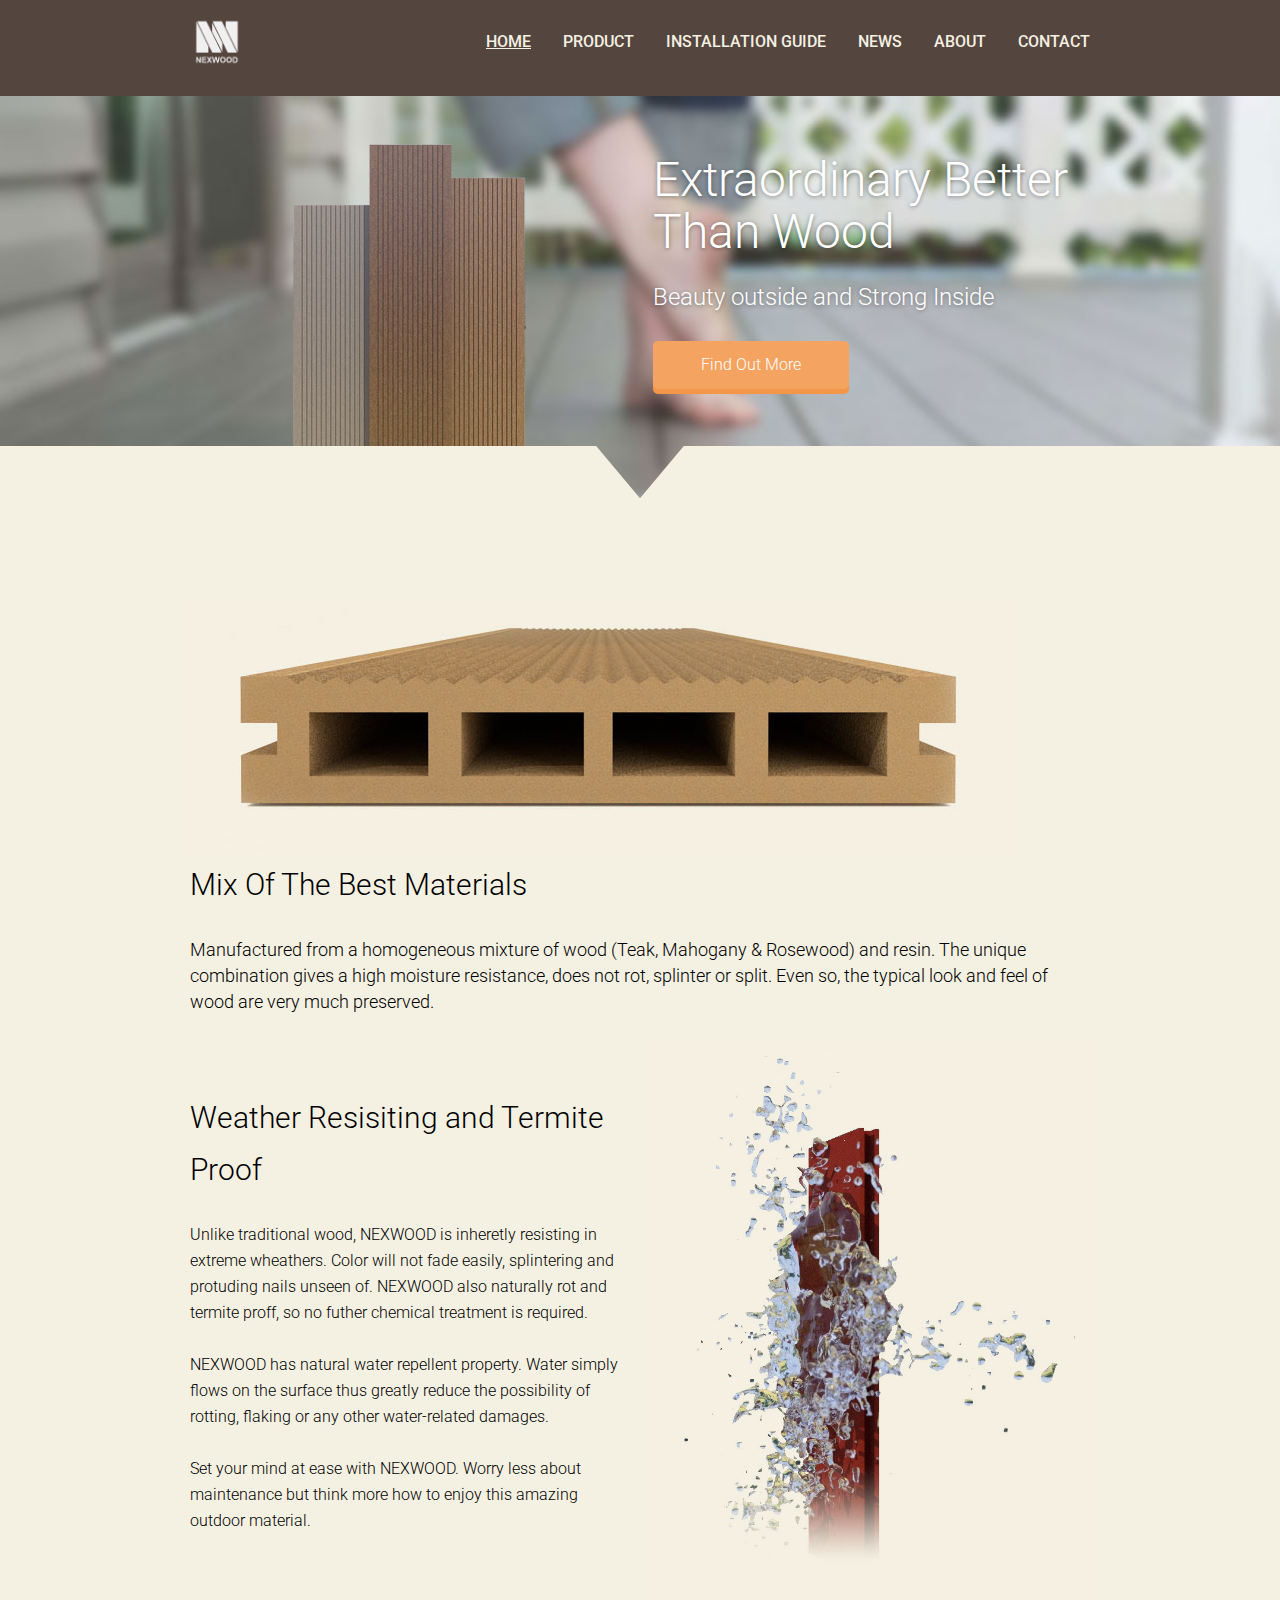
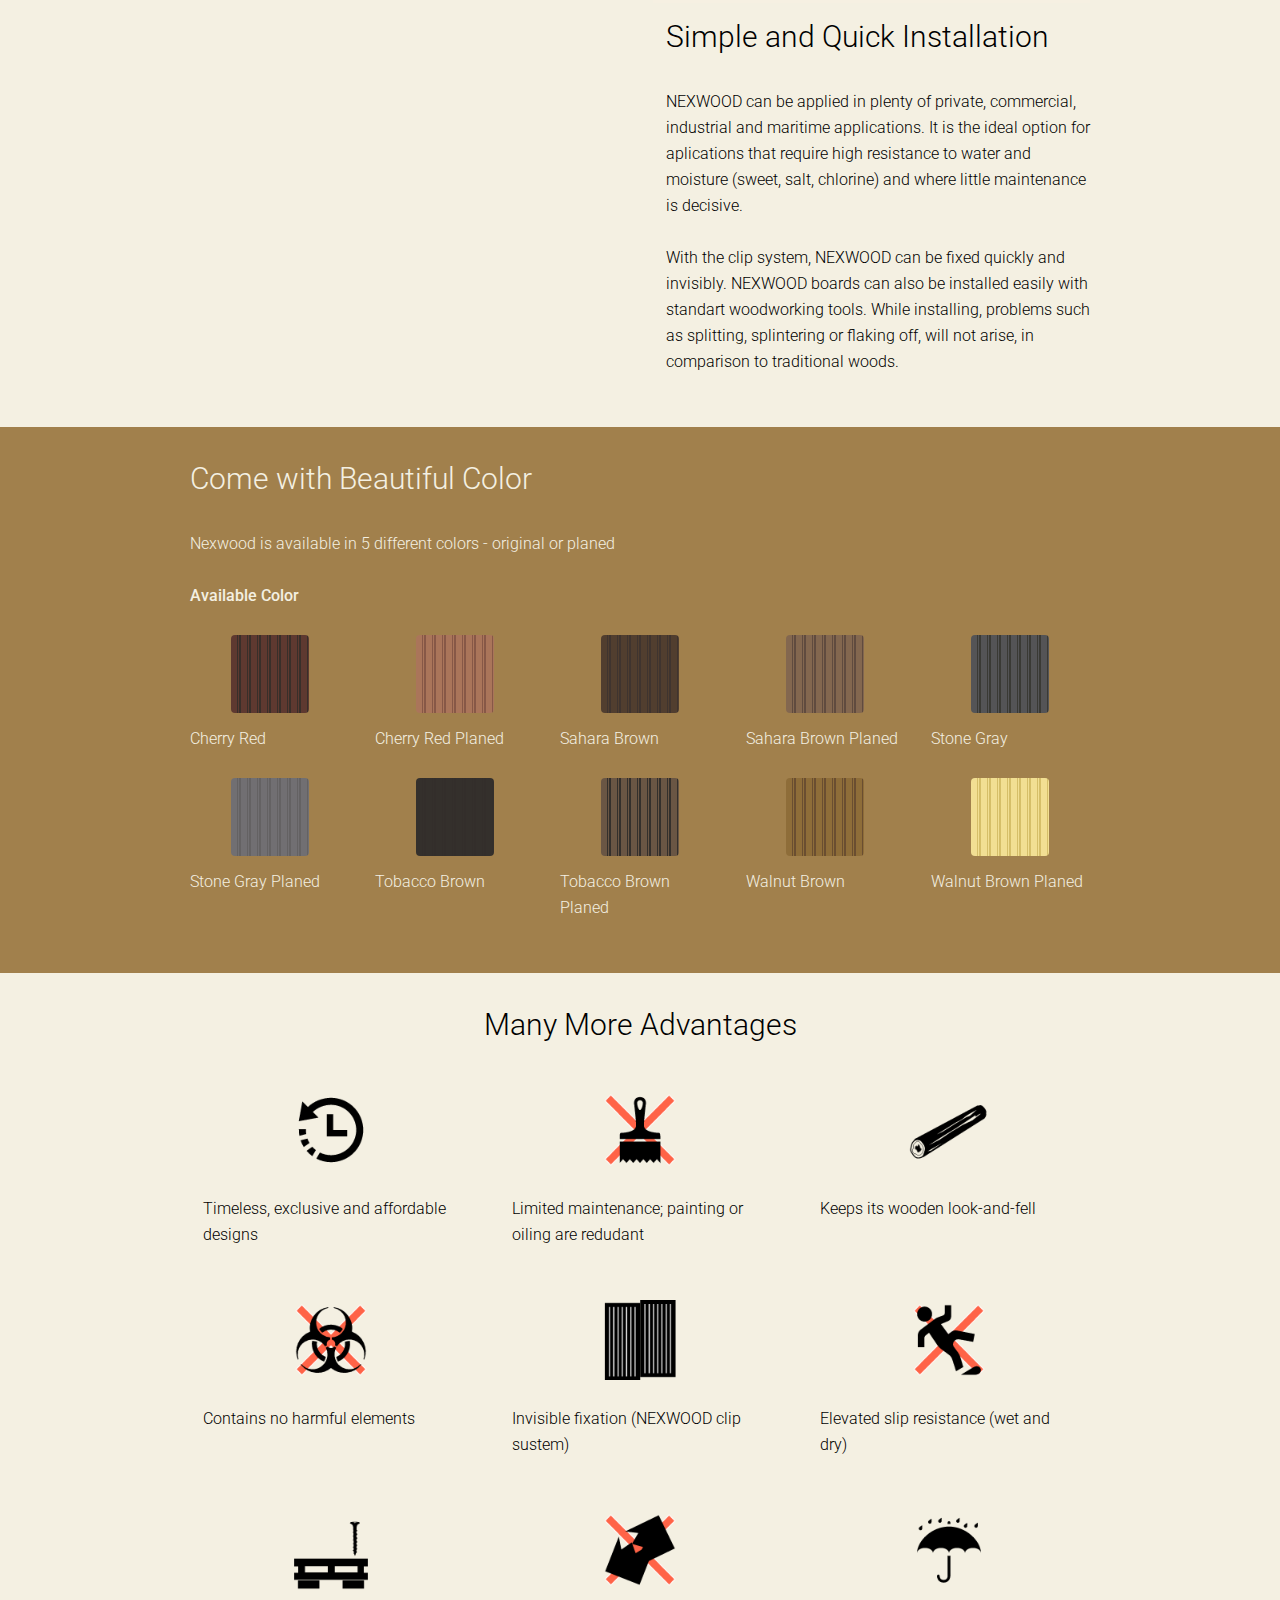
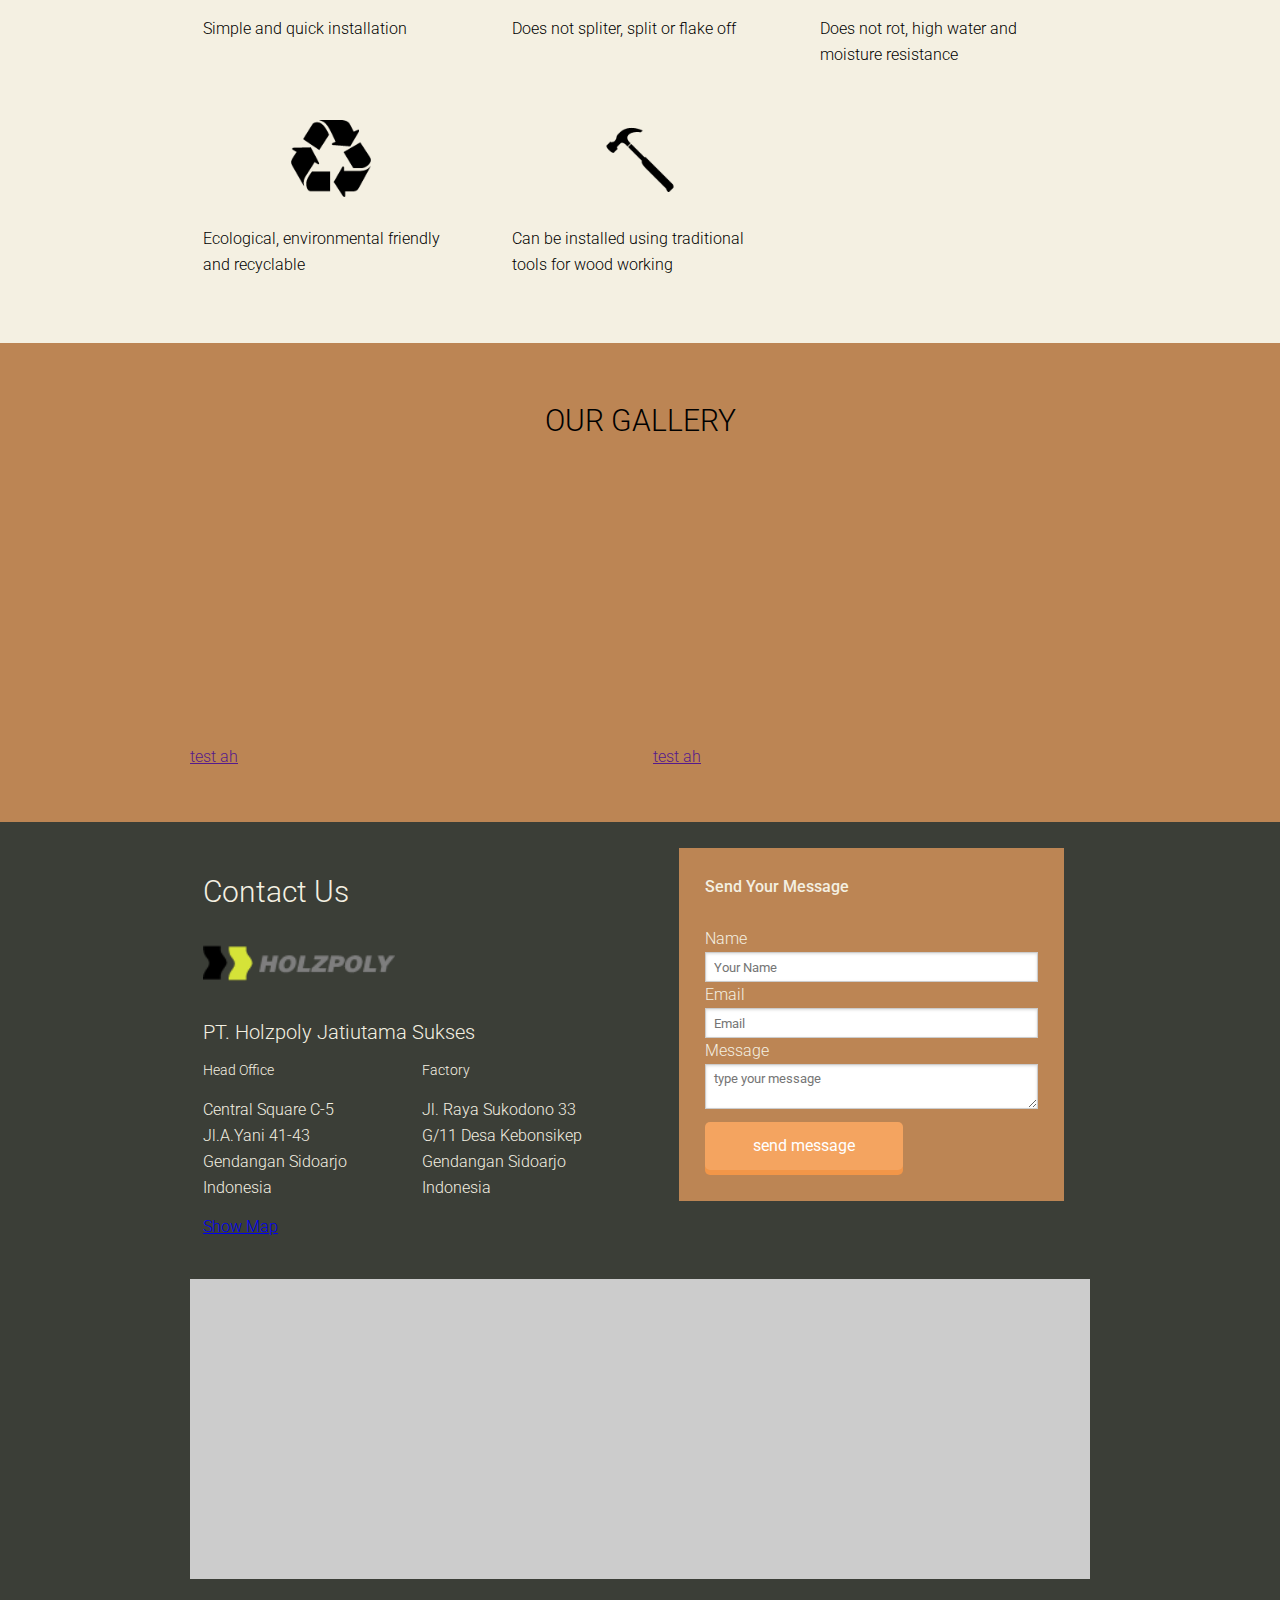
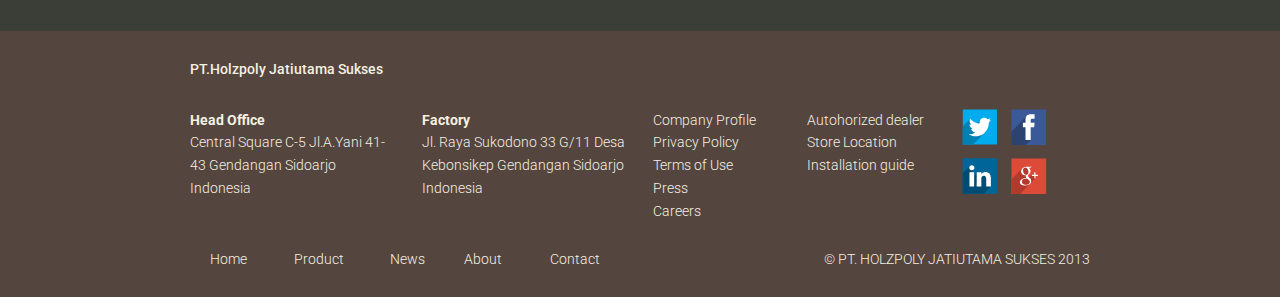
==== commit 58b24abd: "fix slider and add thumb gallery" ====
--- a/index.html
+++ b/index.html
@@ -67,20 +67,22 @@
 	<div class="hero has-arrow">
 		
 		<div class="container soft--top">
-			<div class="grid">
-				<div class="slider__body grid__item one-half palm--one-whole">
+			<div class="grid grid--bottom">
+				<div class="grid__item one-half palm--one-whole visuallyhidden--palm">
+					<img src="img/slider/hero-plank.png" alt="" class="img--center">
+					
+				</div><!--
+				
+			--><div class="grid__item one-half palm--one-whole">
+				<div class="slider__body">	
 					<hgroup>
-       					<h1 class=kilo nH>Extraordinary Better Than Wood</h1>
-       					<h2 class=alpha nH>Beauty outside and Strong Inside</h2>
+       					<h2 class="nH kilo weight--light">Extraordinary Better Than Wood</h1>
+       					<h3 class="nH weight--light">Beauty outside and Strong Inside</h2>
    					<hgroup>
    						<a href="#nexwood-fp" class="btn btn--hard btn--gamma btn--bevel">Find Out More</a>
-				</div><!--
-				
-			--><div class="slider__img grid__item one-half palm--one-whole slider__img visuallyhidden--palm">
-					<img src="img/slider/hero-plank.png" alt="" class="img--center">
+
 				</div>
-
-
+				</div>
 			</div>
    		</div>
 			
@@ -89,14 +91,9 @@
 
 
 	<div class="container">
-		<img src="img/imgmap.jpg"alt="" usemap="nexwood-fp">
-		<map id="nexwood-fp" name="nexwood-fp">
-			<area shape="circle" alt="" title="" coords="700,89,34" href="" target="_self" />
-			<area shape="circle" alt="" title="" coords="404,187,32" href="" target="" />
-			<area shape="circle" alt="" title="" coords="86,94,29" href="" target="" />
-			<area shape="circle" alt="" title="" coords="401,40,29" href="" target="" />
-		</map>
-		<h2>Mix Of The Best Materials</h2>
+		<img src="img/imgmap.jpg" alt="nexwood plank">
+		
+			<h2>Mix Of The Best Materials</h2>
 	<p class="lead">Manufactured from a homogeneous mixture of wood (Teak, Mahogany & Rosewood) and resin. The unique combination gives a high moisture resistance, does not rot, splinter or split. Even so, the typical look and feel of wood are very much preserved.</p>
     </div>
 	
@@ -134,7 +131,7 @@
 	
 	
 	</div>
-		<div class="color-choice-bg soft--ends push--ends">
+		<div class="walnut-bg soft--ends push--ends">
 		<div class="container">
 		<h2>Come with Beautiful Color</h2>
 <p>Nexwood is available in 5 different colors - original or planed</p>
@@ -258,21 +255,32 @@
 <div class="satin-bg soft--top">
 	<div class="container soft--ends">
 			
-	<h2 class="">Lastest News</h2>
+	<h2 class="section-title-bordered">Our Gallery</h2>
 		<ul class="grid">
-			<li class="grid__item one-half palm-one-whole">
-				
-
-				<div class="module__content">
-					<h3 class="delta title-link"><a href="#article.html">HOLZPOLY Lauch New NEXWOOD Type</a></h3>
-				</div>
+			<li class="grid__item one-half palm--one-whole">
+				<a href="">
+					<figure>
+						<div class="figure__img">
+							<img src="img/gallery/cherry-red-ori-malang.jpg" alt="">
+						</div>
+						<figcaption class="figure__body">
+							<p>test ah</p>
+						</figcaption>
+					</figure>	
+				</a>
 			</li><!--
 
-		--><li class="grid__item one-half palm-one-whole">
-				
-				<div class="module__content">
-					<h3 class="delta title-link"><a href="#article.html">Nexwood Win The Best Innovative Product 2013</a></h3>
-				</div>
+		--><li class="grid__item one-half palm--one-whole">
+				<a href="">
+					<figure>
+						<div class="figure__img">
+							<img src="img/gallery/sahara-brown-ori-jakarta.jpg" alt="">	
+						</div>
+						<figcaption class="figure__body">
+							<p>test ah</p>
+						</figcaption>
+					</figure>	
+				</a>
 			</li>
 		</ul>
 
--- a/css/style.css
+++ b/css/style.css
@@ -51,7 +51,7 @@
  * Place any of your own variables that sit on top of inuit.css here.
  */
 h1, h2, h3, h4 {
-  font-weight: 100; }
+  font-weight: 300; }
 
 h5, h6 {
   font-weight: 500; }
@@ -2990,7 +2990,8 @@
  * corp img and keep aspect ratop
  */
 .ratio_16x9,
-.img-container {
+.img-container,
+.figure__img {
   position: relative;
   display: block;
   width: 100%;
@@ -2998,12 +2999,14 @@
   overflow: hidden;
   margin-bottom: 26px; }
   .ratio_16x9:before,
-  .img-container:before {
+  .img-container:before,
+  .figure__img:before {
     content: "";
     display: block;
     padding-top: 56.25%; }
   .ratio_16x9 > img,
-  .img-container > img {
+  .img-container > img,
+  .figure__img > img {
     position: absolute;
     top: 0;
     right: 0;
@@ -3166,22 +3169,23 @@
  */
 .hero {
   background: #372d28;
-  padding-bottom: 104px; }
+  margin-bottom: 104px;
+  color: #fff;
+  text-shadow: 0px 1px 4px rgba(0, 0, 0, 0.4); }
   .hero > *:last-child {
     margin-bottom: 0; }
 
 .has-arrow {
   position: relative;
-  margin-bottom: 104px;
   overflow: hidden; }
   .has-arrow:before, .has-arrow:after {
     position: absolute;
     bottom: 0;
     content: "";
+    height: 52px;
     width: 50%;
     display: inline-block;
-    background: #f4f0e2;
-    padding-bottom: 52px; }
+    background: #f4f0e2; }
   .has-arrow:before {
     left: -22px;
     -webkit-transform: skew(40deg);
@@ -3196,6 +3200,16 @@
     transform: skew(-40deg); }
 
 /**
+ * Slider 
+ */
+.slider__body {
+  vertical-align: middle !important;
+  padding-bottom: 78px; }
+
+.slider__img {
+  vertical-align: bottom !important; }
+
+/**
  * Media News
  */
 .media__news {
@@ -3226,6 +3240,10 @@
 .satin-bg {
   background: #BC8554;
   border: none; }
+
+.walnut-bg {
+  background: #a1804c;
+  color: #f4f0e2; }
 
 /**
  * Parallax background 
@@ -4225,29 +4243,6 @@
 /**
  * $ Slider Classes
  */
-.slider-overlay {
-  margin: auto;
-  position: absolute;
-  top: 0;
-  left: 0;
-  bottom: 0;
-  right: 0;
-  width: 60%;
-  height: 60%;
-  min-width: 200px;
-  max-width: 800px;
-  padding: 40px; }
-
-.hero {
-  color: #fff;
-  text-shadow: 0px 1px 5px rgba(0, 0, 0, 0.8); }
-
-.slider__body {
-  vertical-align: middle !important; }
-
-.slider__img {
-  vertical-align: bottom !important; }
-
 /**
  * Responsive Navigation
  */
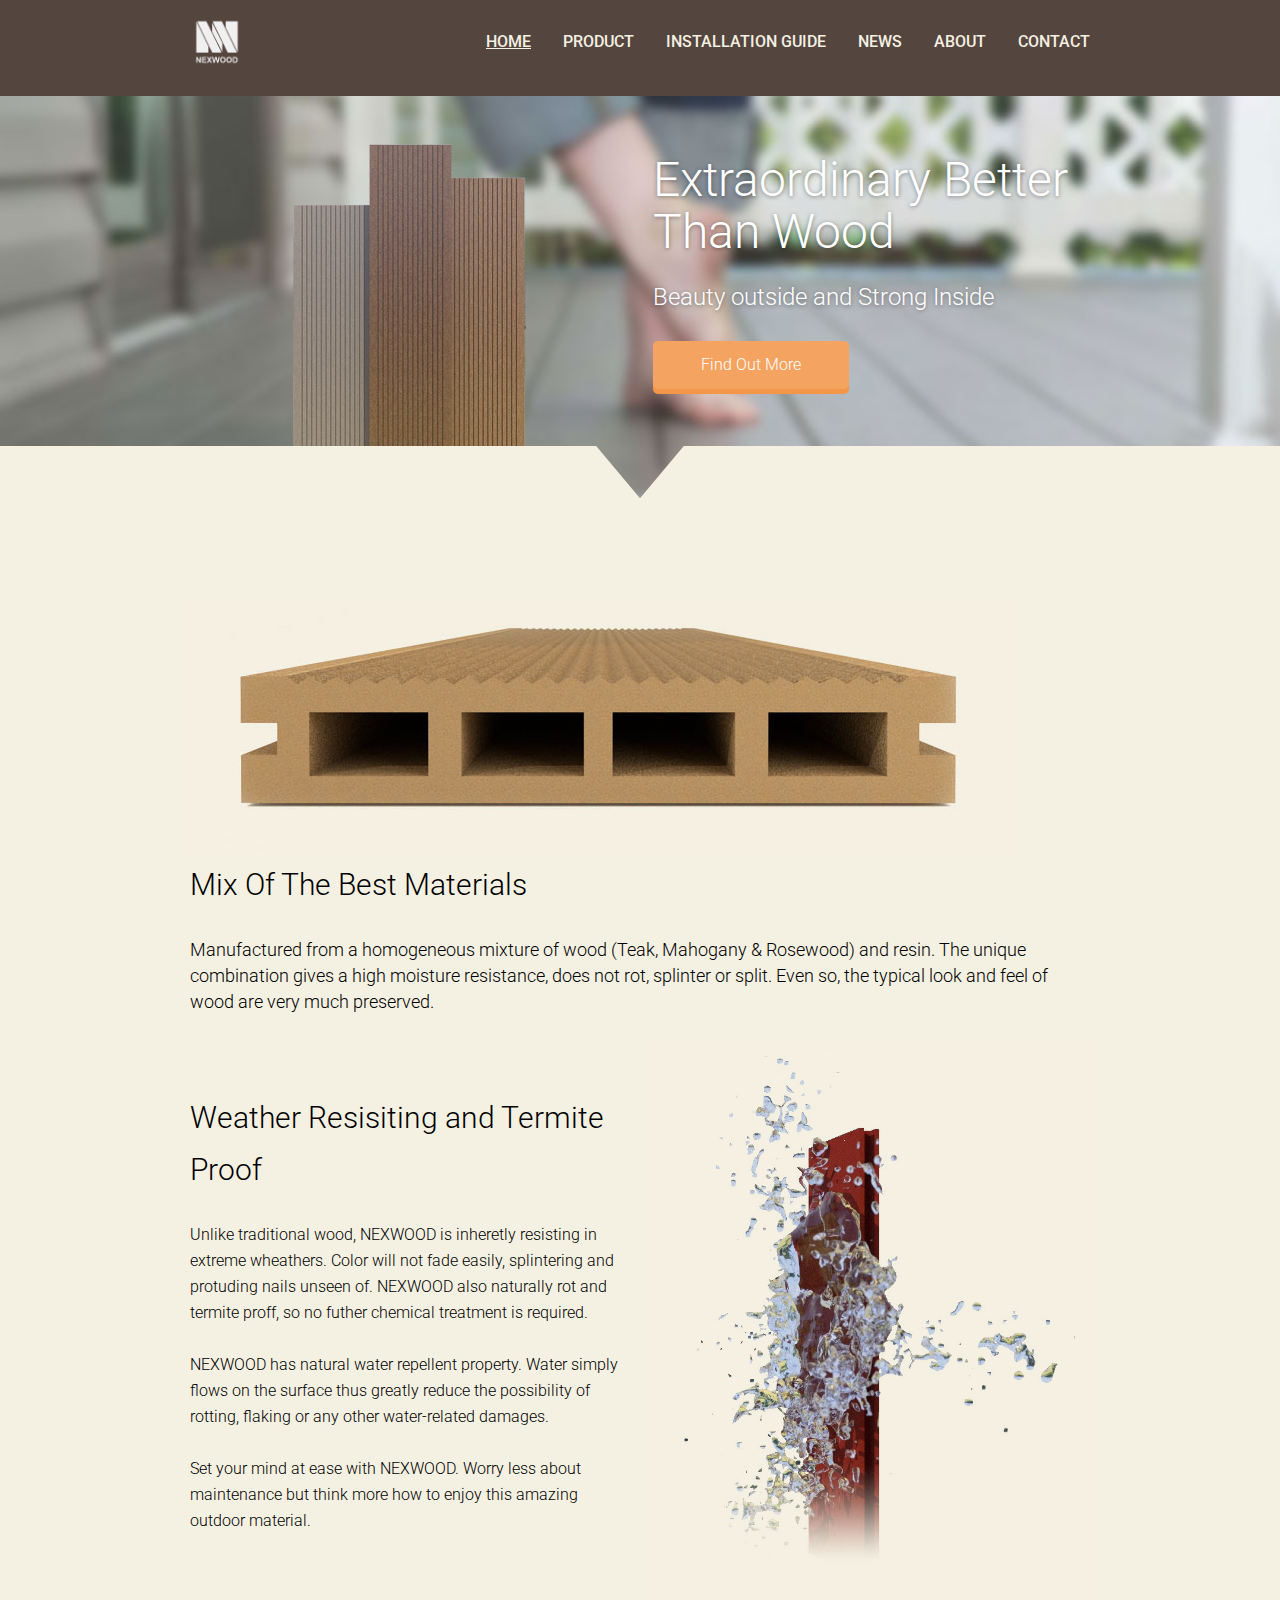
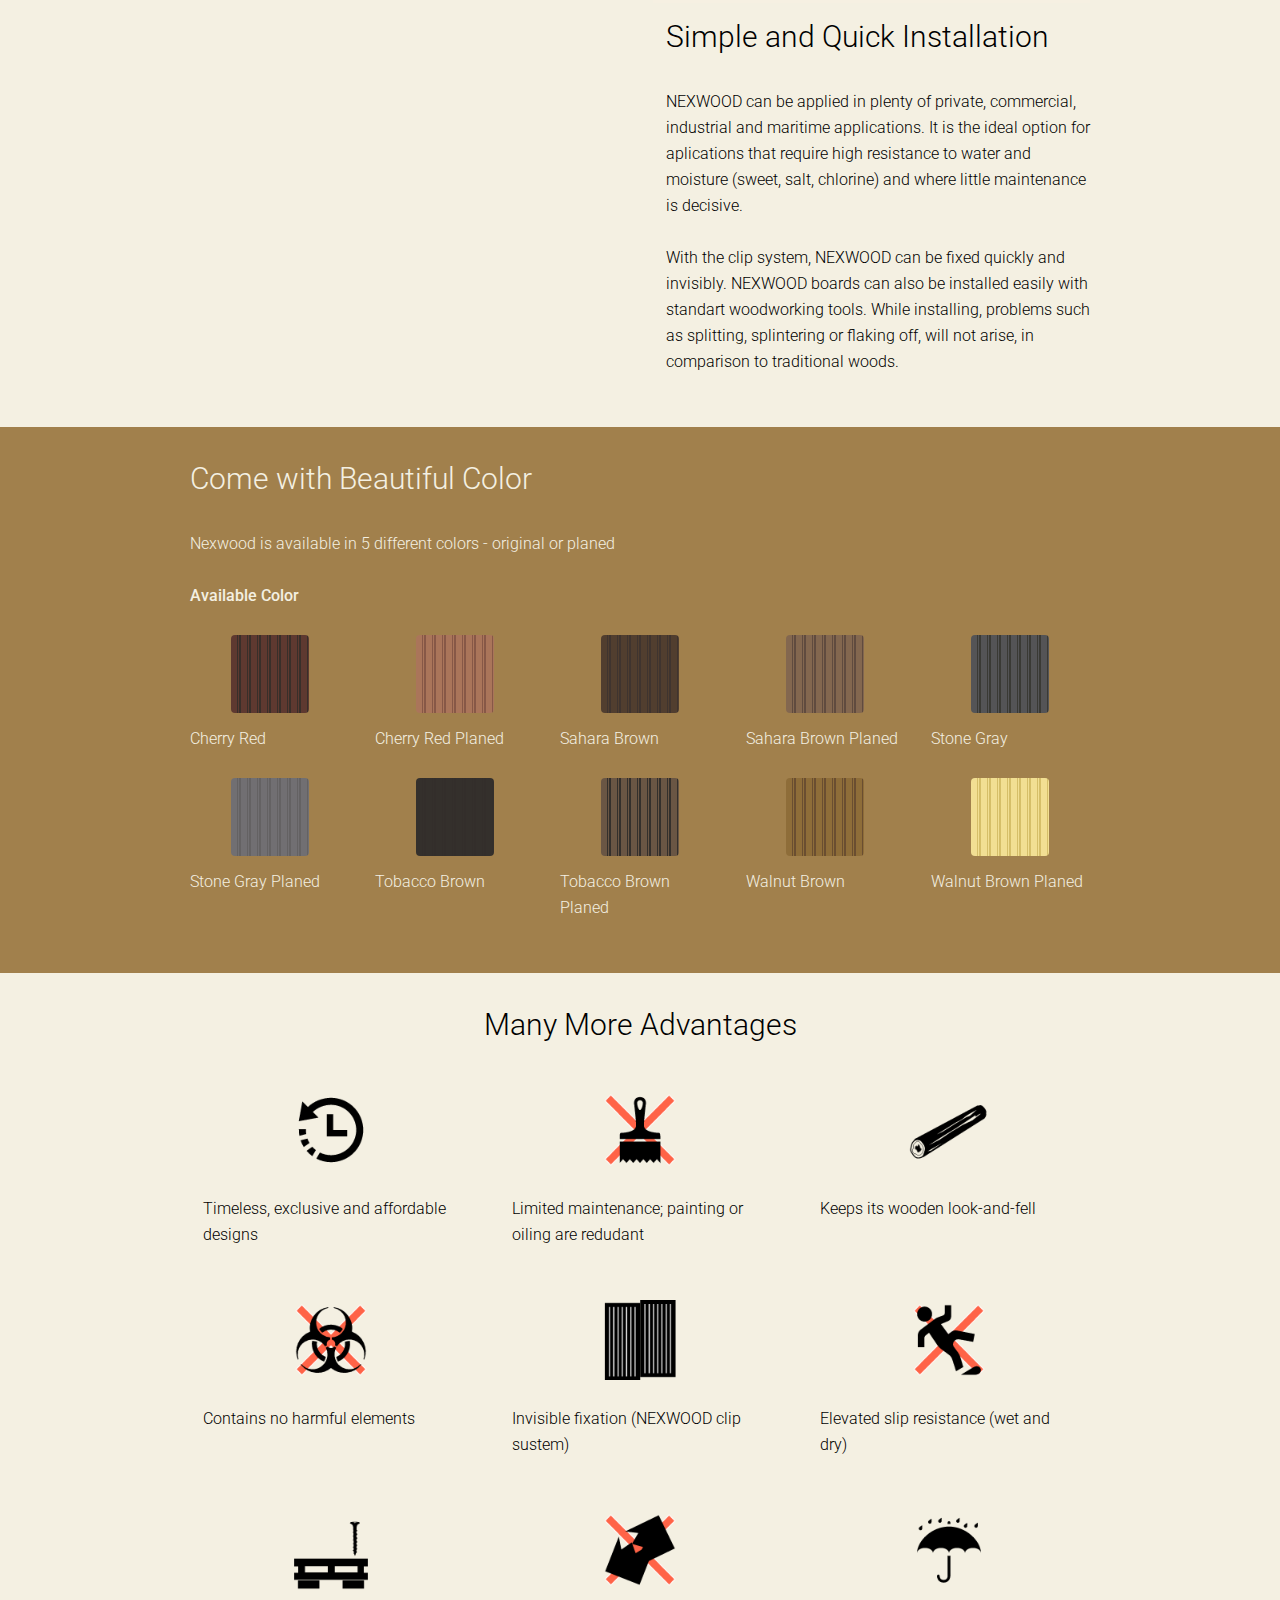
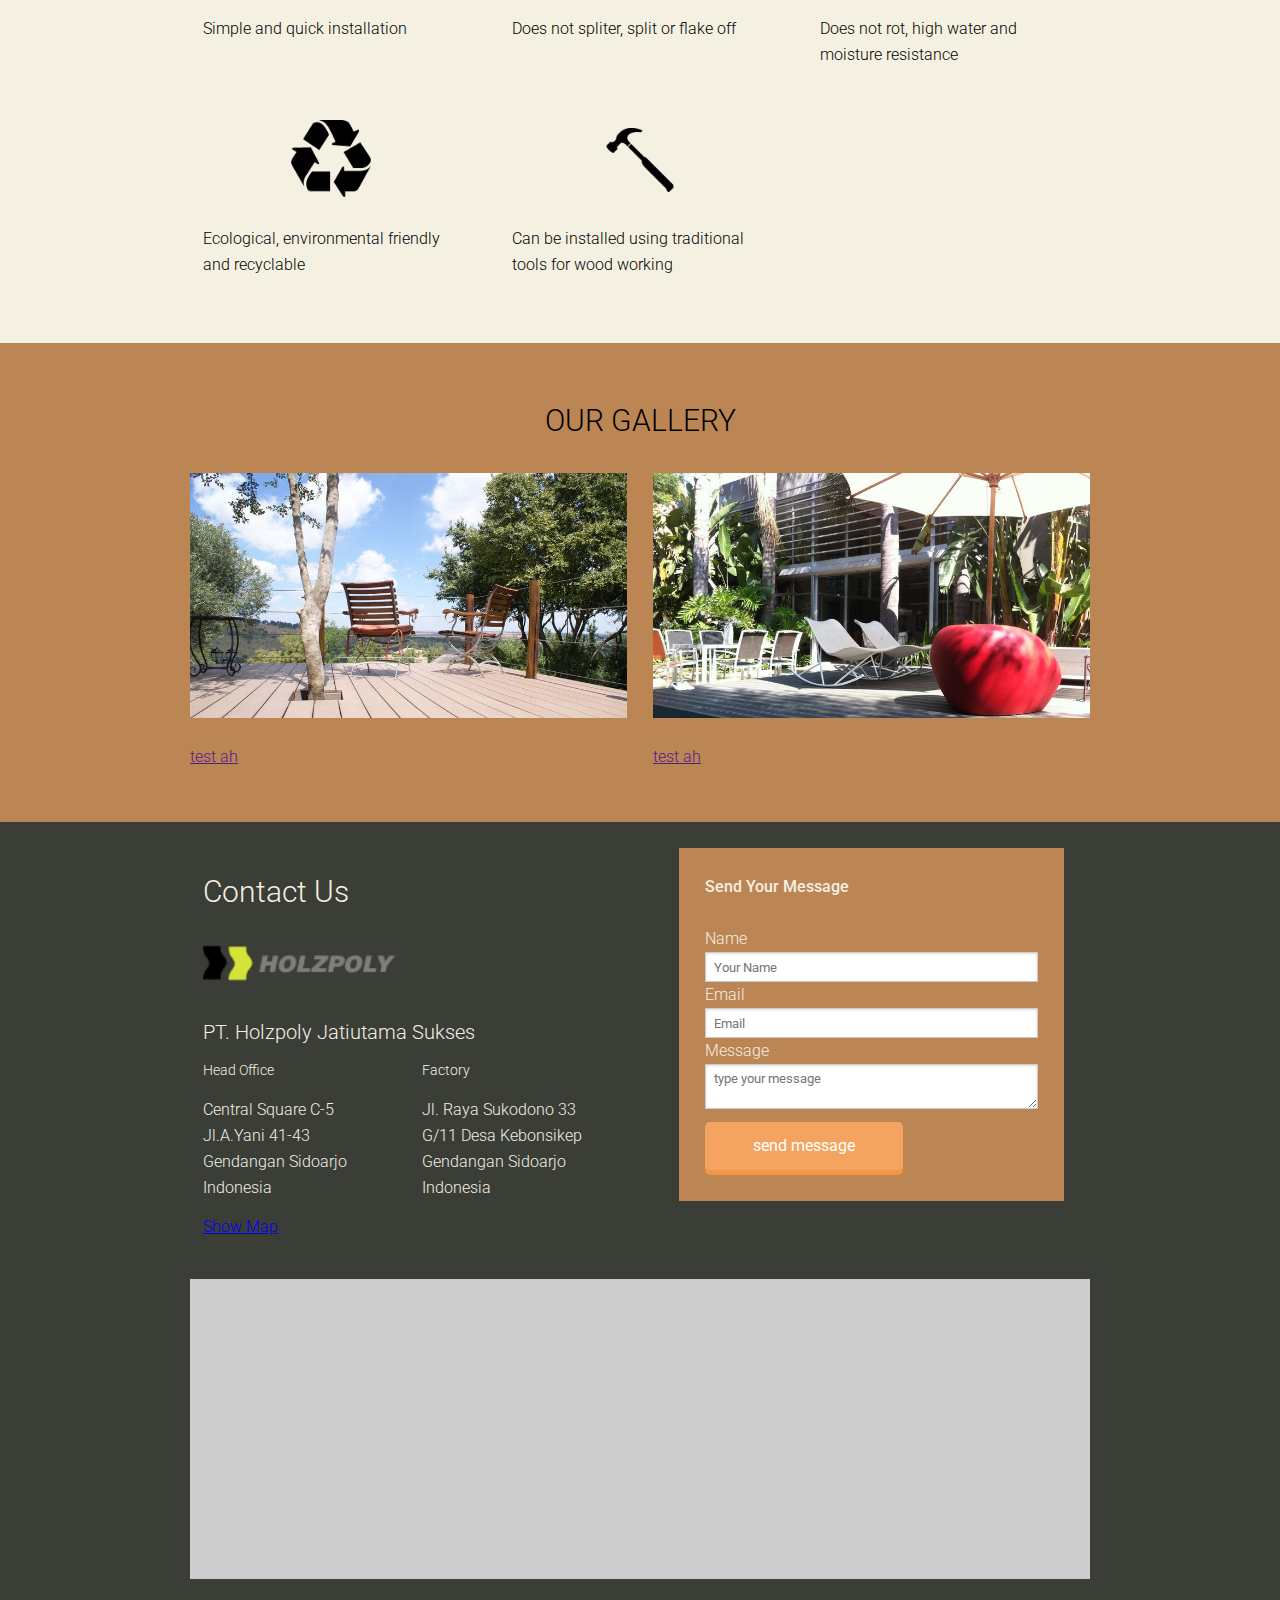
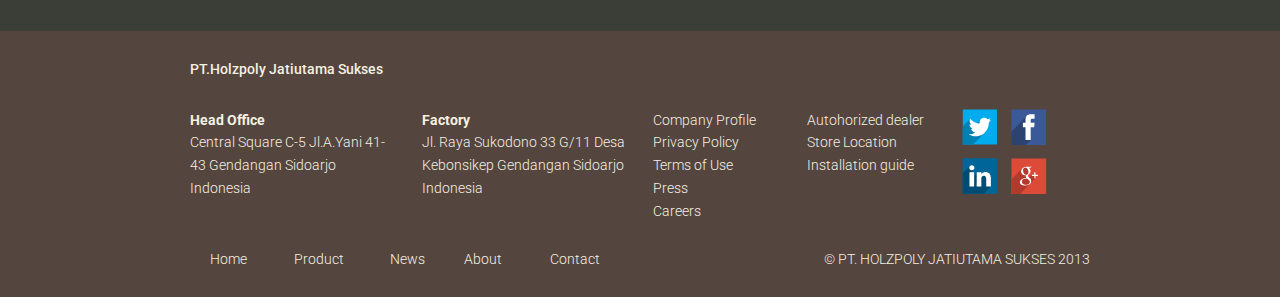
==== commit 5ea6978a: "change weather resist image behavior" ====
--- a/index.html
+++ b/index.html
@@ -98,12 +98,12 @@
     </div>
 	
 	<div class="container">
-		<div class="grid grid--rev grid--right grid--middle">
-			<div class="grid__item  palm--one-whole one-half ">
+		<div class="grid grid--rev grid--middle">
+			<div class="grid__item  palm--one-whole one-half visuallyhidden--palm">
 				<img src="img/tahan-air.jpg" alt="">
 				
 			</div><!--
-		--><div class="grid__item one-half palm--one-whole">
+		--><div class="grid__item one-half palm--one-whole tahan-air-bg">
 				<h2>Weather Resisiting and Termite Proof</h2>
 
 <p>Unlike traditional wood, NEXWOOD is inheretly resisting in extreme wheathers. Color will not fade easily, splintering and protuding nails unseen of. NEXWOOD also naturally rot and termite proff, so no futher chemical treatment is required.</p>
@@ -114,6 +114,9 @@
 			</div>
 		</div>
    		
+
+
+
    		<div class="grid grid--wide grid--middle">
    			<div class="grid__item one-half palm--one-whole">
    				<div class="video-container">
--- a/css/style.css
+++ b/css/style.css
@@ -4243,6 +4243,22 @@
 /**
  * $ Slider Classes
  */
+.img-tahan-air {
+  background: url(../img/tahan-air.jpg) no-repeat;
+  width: 100%;
+  height: 100%;
+  background-position: 100% 100%;
+  background-size: 300px; }
+
+@media only screen and (max-width: 480px) {
+  .tahan-air-bg {
+    background: url(../img/tahan-air.jpg);
+    background-position: 150px 100%;
+    background-size: 400px;
+    background-repeat: no-repeat; }
+    .tahan-air-bg p {
+      max-width: 14em; } }
+
 /**
  * Responsive Navigation
  */
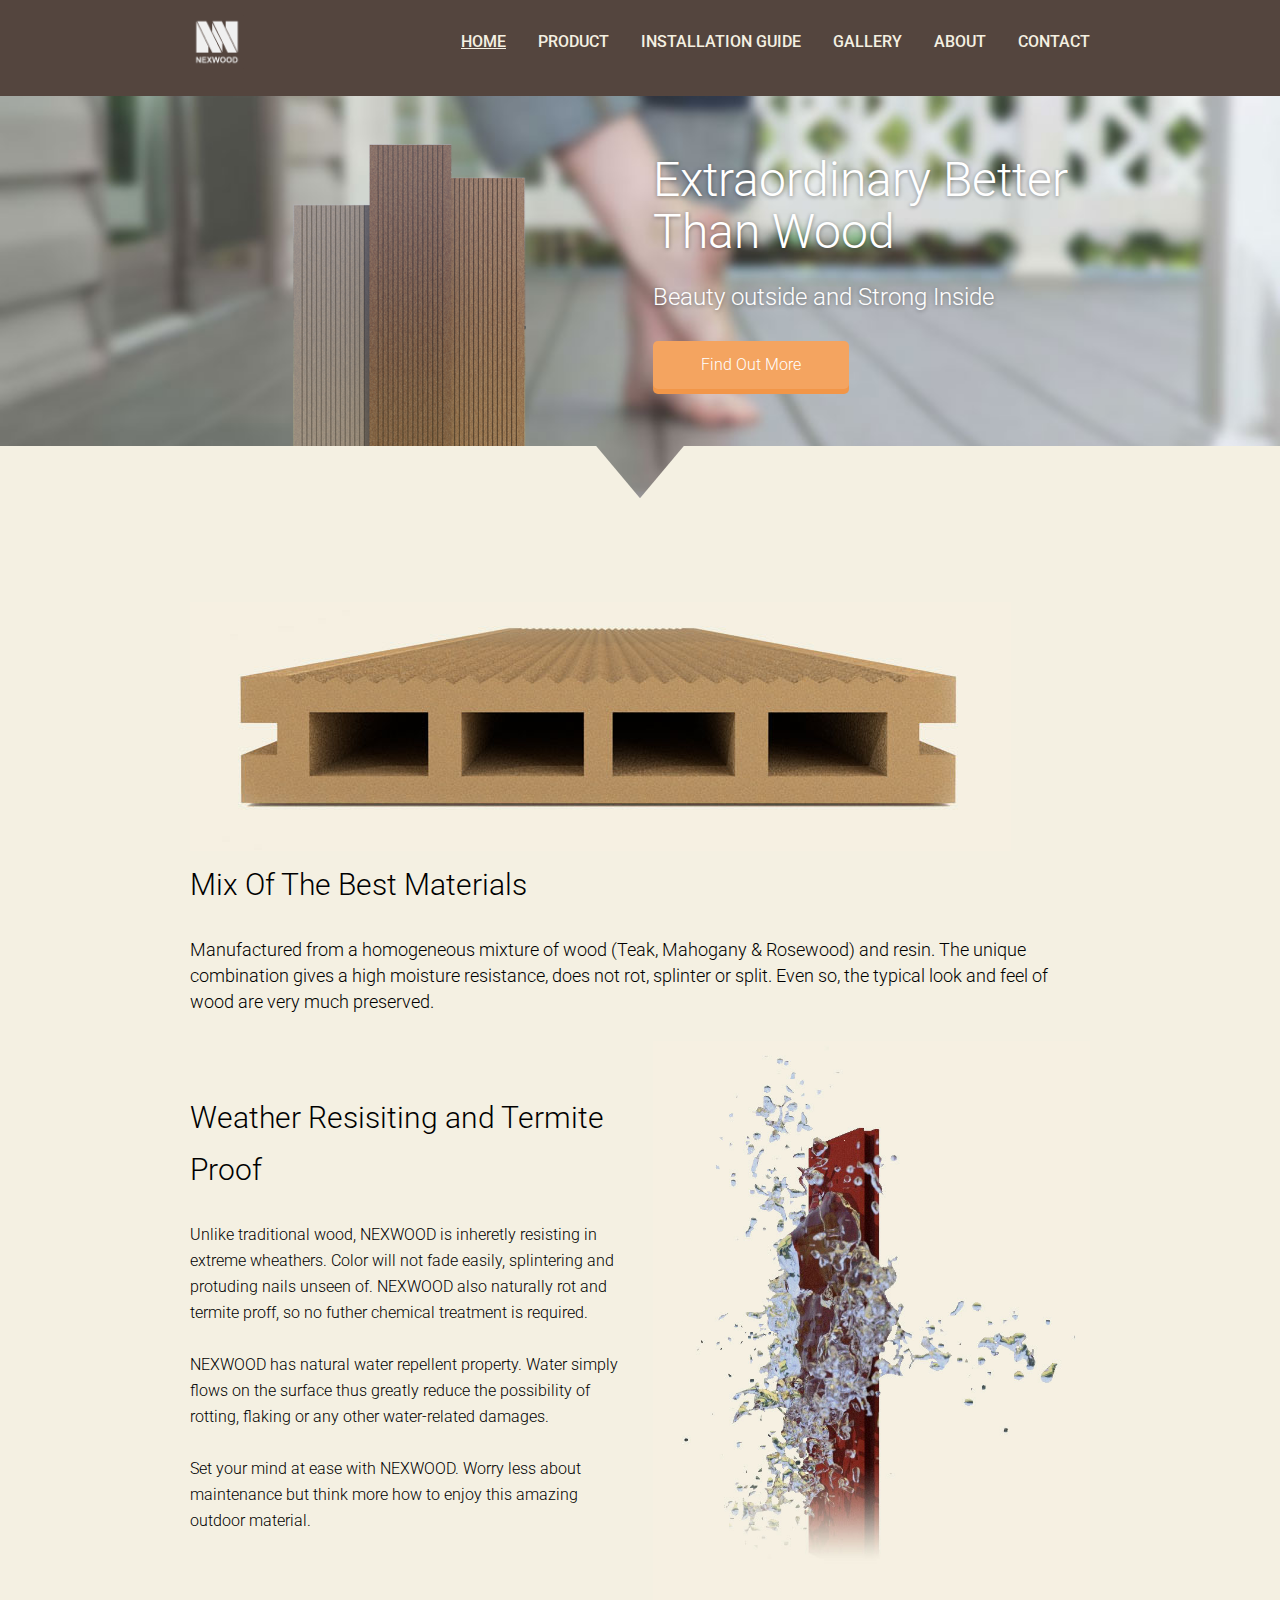
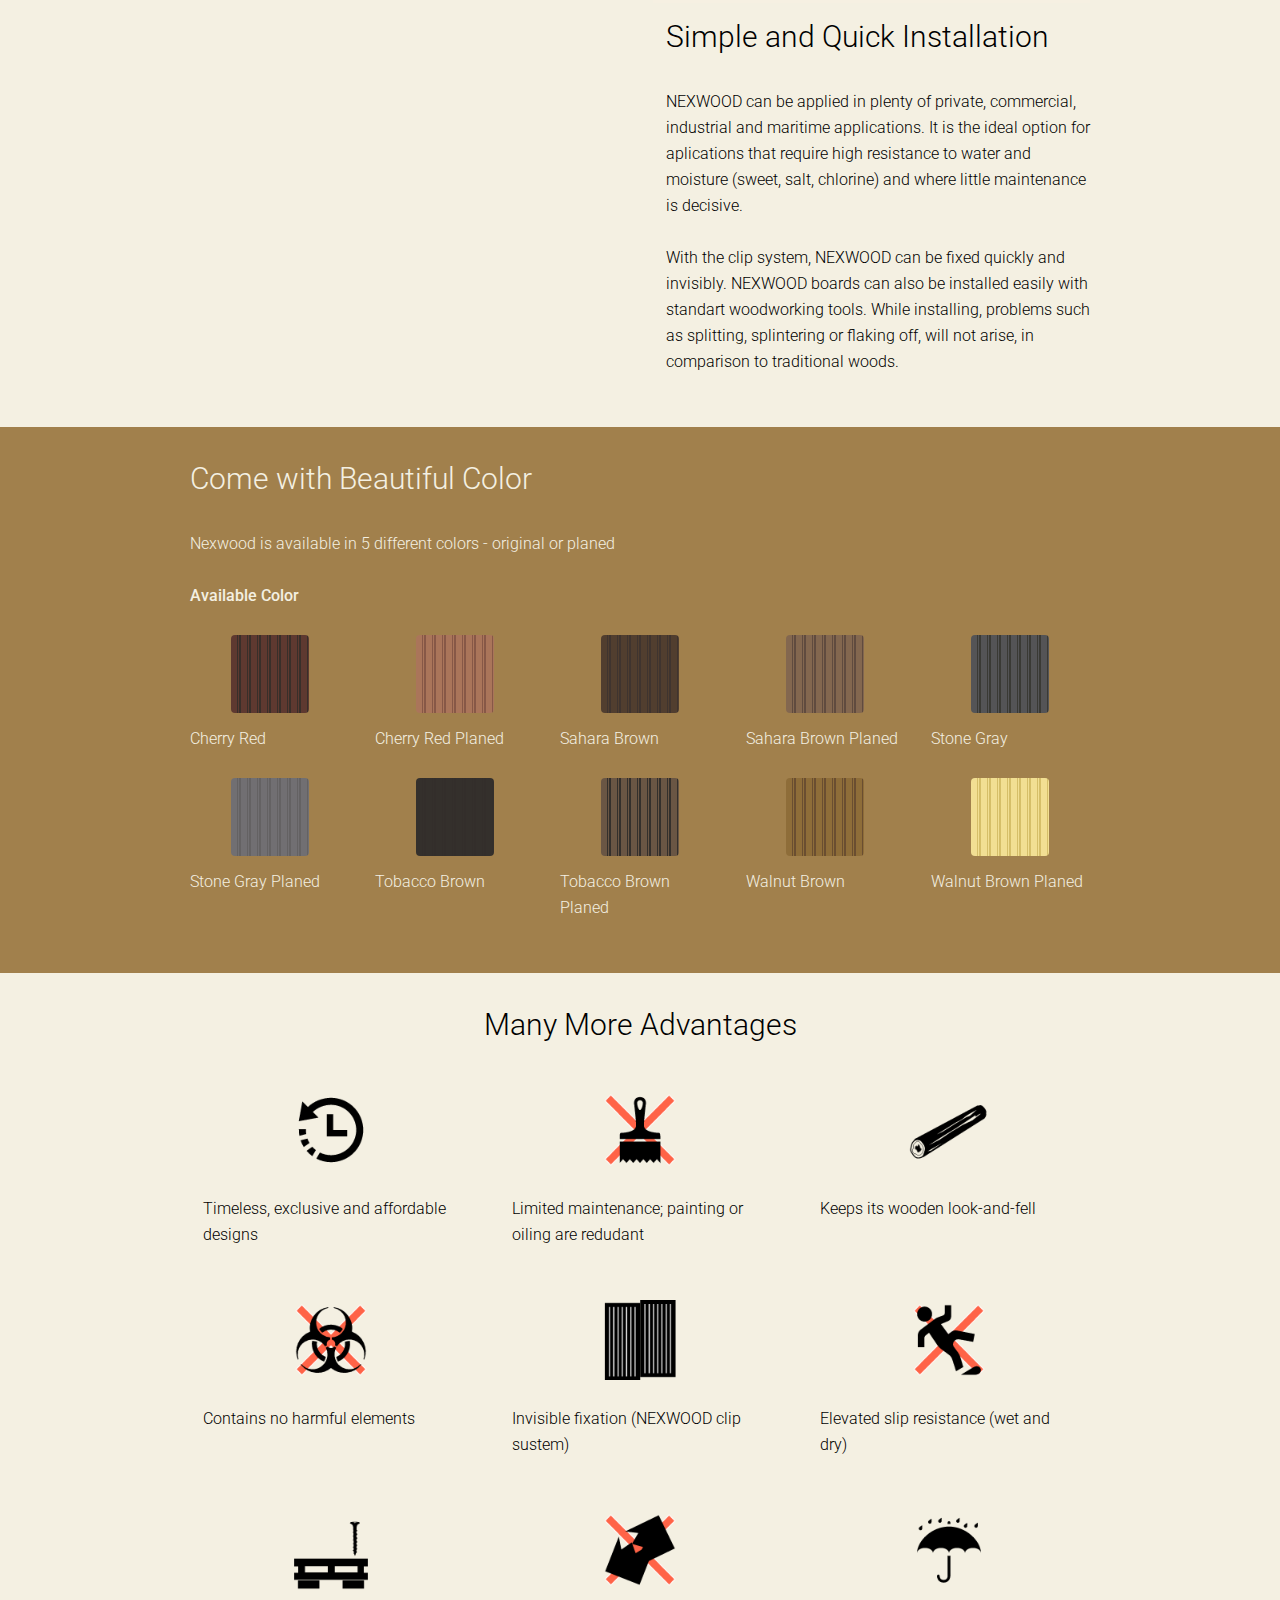
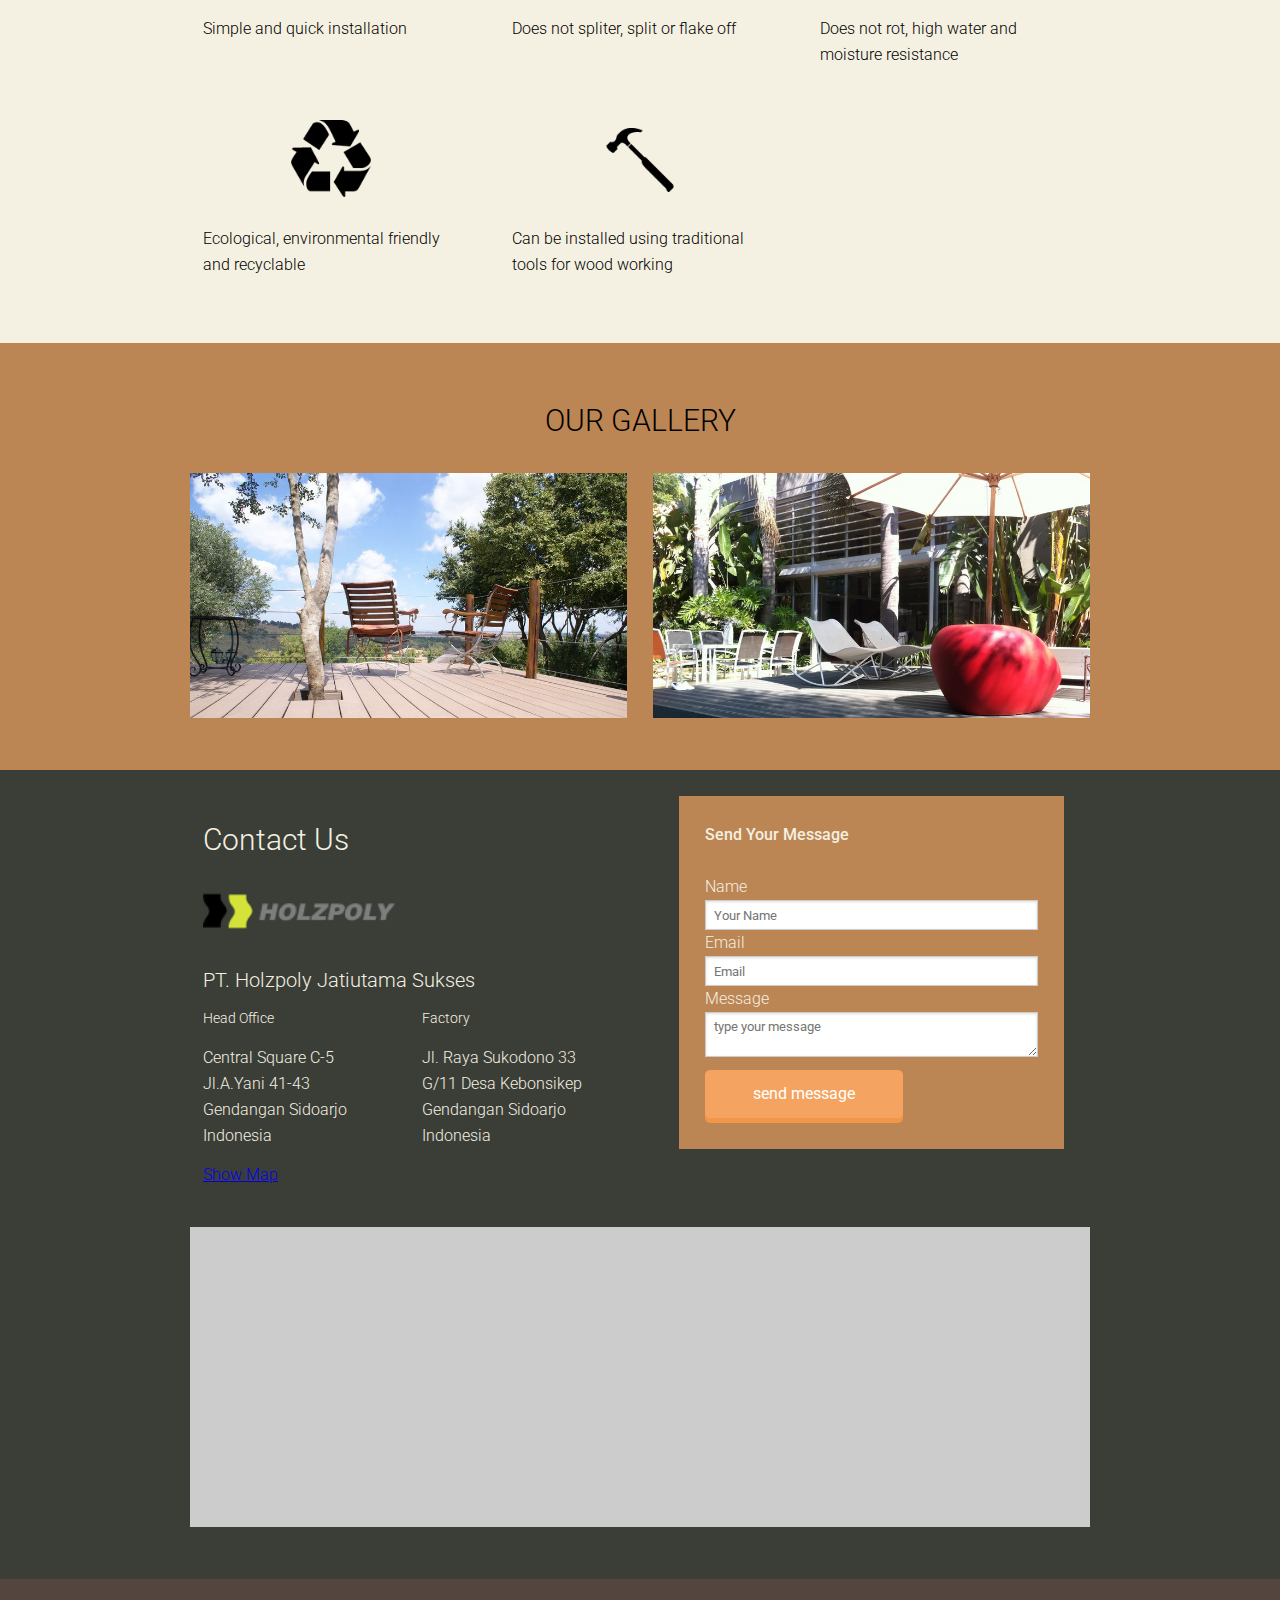
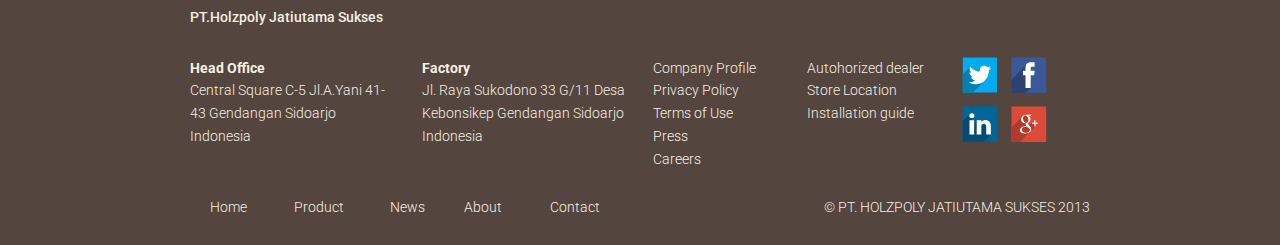
==== commit 546da432: "add gallery" ====
--- a/index.html
+++ b/index.html
@@ -46,7 +46,7 @@
 		<a href="#" class="toggle visuallyhidden--desk">$</a>
 		<nav class="main-nav" id="nadv">
 
-			<a class='current' href="index.html">Home</a><a href="product.html">Product</a><a href="install.html">Installation Guide</a><a href="news-fp.html">News</a><a href="about.html">About</a><a href="#contact">Contact</a>
+			<a class='current' href="index.html">Home</a><a href="product.html">Product</a><a href="install.html">Installation Guide</a><a href="gallery.html">Gallery</a><a href="about.html">About</a><a href="#contact">Contact</a>
 
 		</nav>
 
@@ -262,12 +262,12 @@
 		<ul class="grid">
 			<li class="grid__item one-half palm--one-whole">
 				<a href="">
-					<figure>
+					<figure class="animated-slide-up">
 						<div class="figure__img">
 							<img src="img/gallery/cherry-red-ori-malang.jpg" alt="">
 						</div>
 						<figcaption class="figure__body">
-							<p>test ah</p>
+							Cherry Red Original (Malang)
 						</figcaption>
 					</figure>	
 				</a>
@@ -275,12 +275,12 @@
 
 		--><li class="grid__item one-half palm--one-whole">
 				<a href="">
-					<figure>
+					<figure class="animated-slide-up">
 						<div class="figure__img">
 							<img src="img/gallery/sahara-brown-ori-jakarta.jpg" alt="">	
 						</div>
 						<figcaption class="figure__body">
-							<p>test ah</p>
+							Sahara Brown Original (Jakarta)
 						</figcaption>
 					</figure>	
 				</a>
@@ -412,6 +412,7 @@
 <script src='js/jquery.backstretch.min.js'></script>
 <script src='js/jhere.min.js'></script>
 <script src='js/tooltipster.min.js'></script>
+<script src='js/masonry.js'></script>
 <script src="js/main.js"></script>
 
 <script type="text/javascript">
--- a/css/style.css
+++ b/css/style.css
@@ -3231,6 +3231,51 @@
   border-top: 5px solid #E19563; }
 
 /**
+ * Animated Figure
+ */
+.animated-slide-up {
+  position: relative;
+  overflow: hidden;
+  margin-bottom: 0; }
+  @media only screen and (max-width: 1023px) {
+    .animated-slide-up {
+      margin-bottom: 26px; } }
+  .animated-slide-up .figure__img img {
+    width: 100%;
+    height: auto; }
+  @media only screen and (max-width: 1023px) {
+    .animated-slide-up .figure__img {
+      margin-bottom: 0; } }
+  .animated-slide-up .figure__body {
+    position: absolute;
+    left: 0;
+    right: 0;
+    top: auto;
+    font-weight: 400;
+    background: rgba(84, 69, 62, 0.8);
+    margin-bottom: 26px;
+    padding: 26px 13px;
+    color: #f4f0e2;
+    opacity: 0;
+    transition: opacity .4s;
+    -webkit-transition: all .4s; }
+    @media only screen and (max-width: 1023px) {
+      .animated-slide-up .figure__body {
+        position: relative;
+        opacity: 1;
+        margin-bottom: 0;
+        padding: 13px; } }
+  .animated-slide-up:hover .figure__body {
+    opacity: 1;
+    bottom: 0; }
+
+/**
+ * Gallery list
+ */
+.gallery-list a {
+  text-decoration: none; }
+
+/**
  * Background Class
  */
 .brown-bg {
@@ -3612,7 +3657,13 @@
   padding: 0;
   /* [2] */
   margin-left: -26px;
-  /* [3] */ }
+  /* [3] */
+  letter-spacing: -0.31em; }
+
+/* Opera hack */
+.opera:-o-prefocus,
+.grid {
+  word-spacing: -0.43em; }
 
 /**
  * 1. Cause columns to stack side-by-side.
@@ -3635,7 +3686,9 @@
   -moz-box-sizing: border-box;
   /* [5] */
   box-sizing: border-box;
-  /* [5] */ }
+  /* [5] */
+  letter-spacing: normal;
+  word-spacing: normal; }
 
 /**
  * Reversed grids allow you to structure your source in the opposite order to
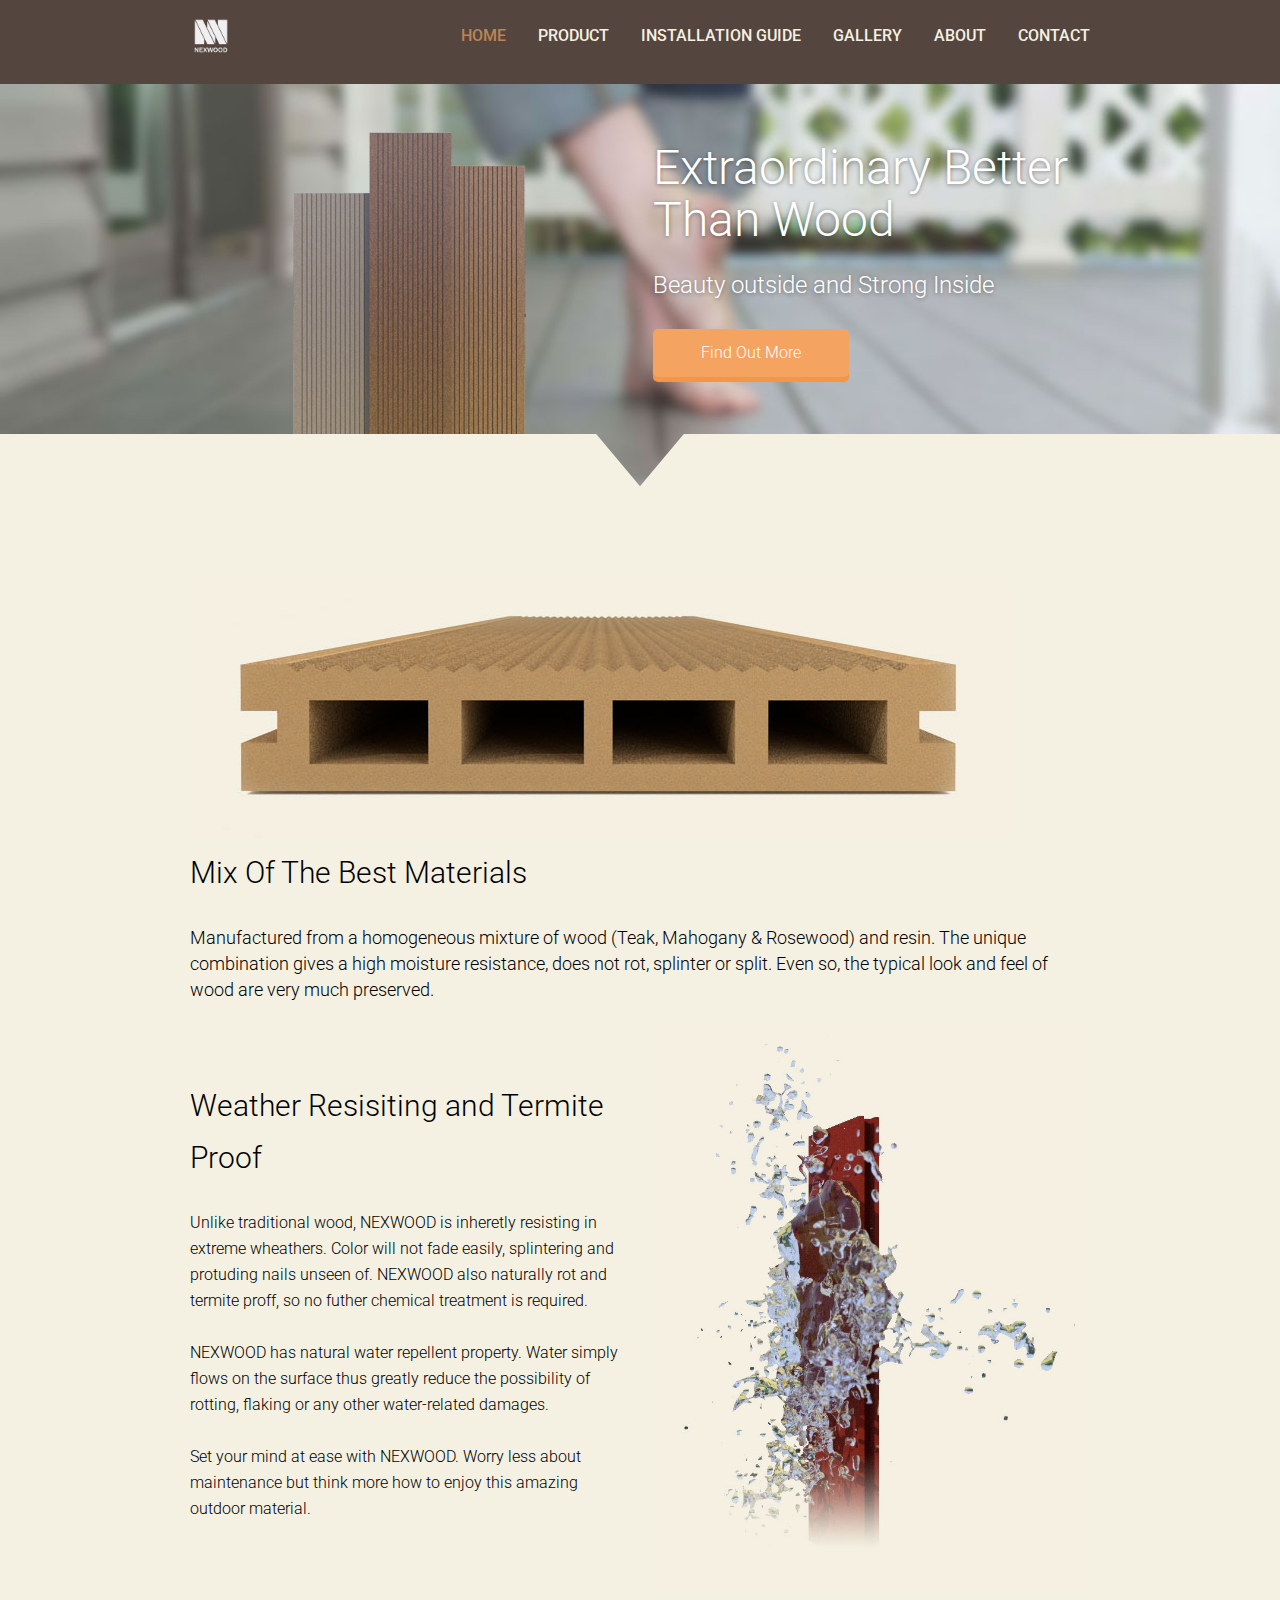
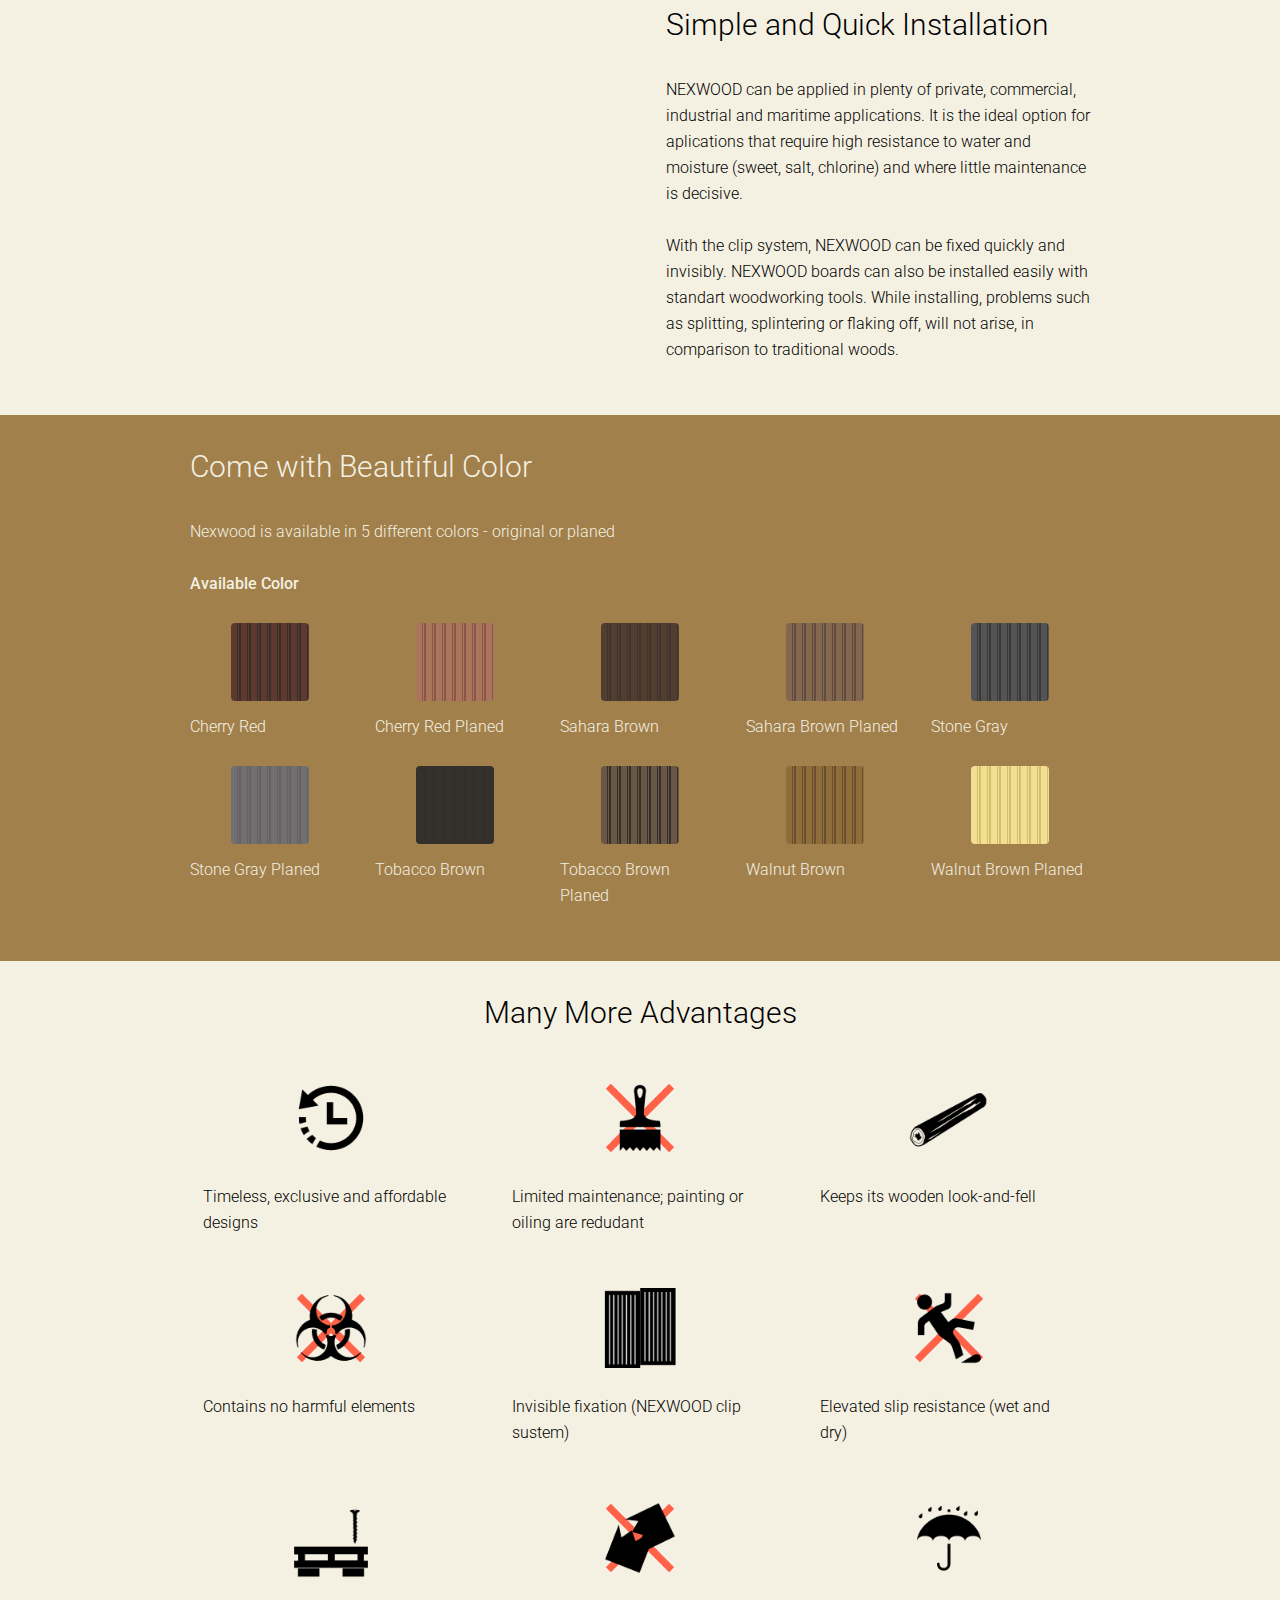
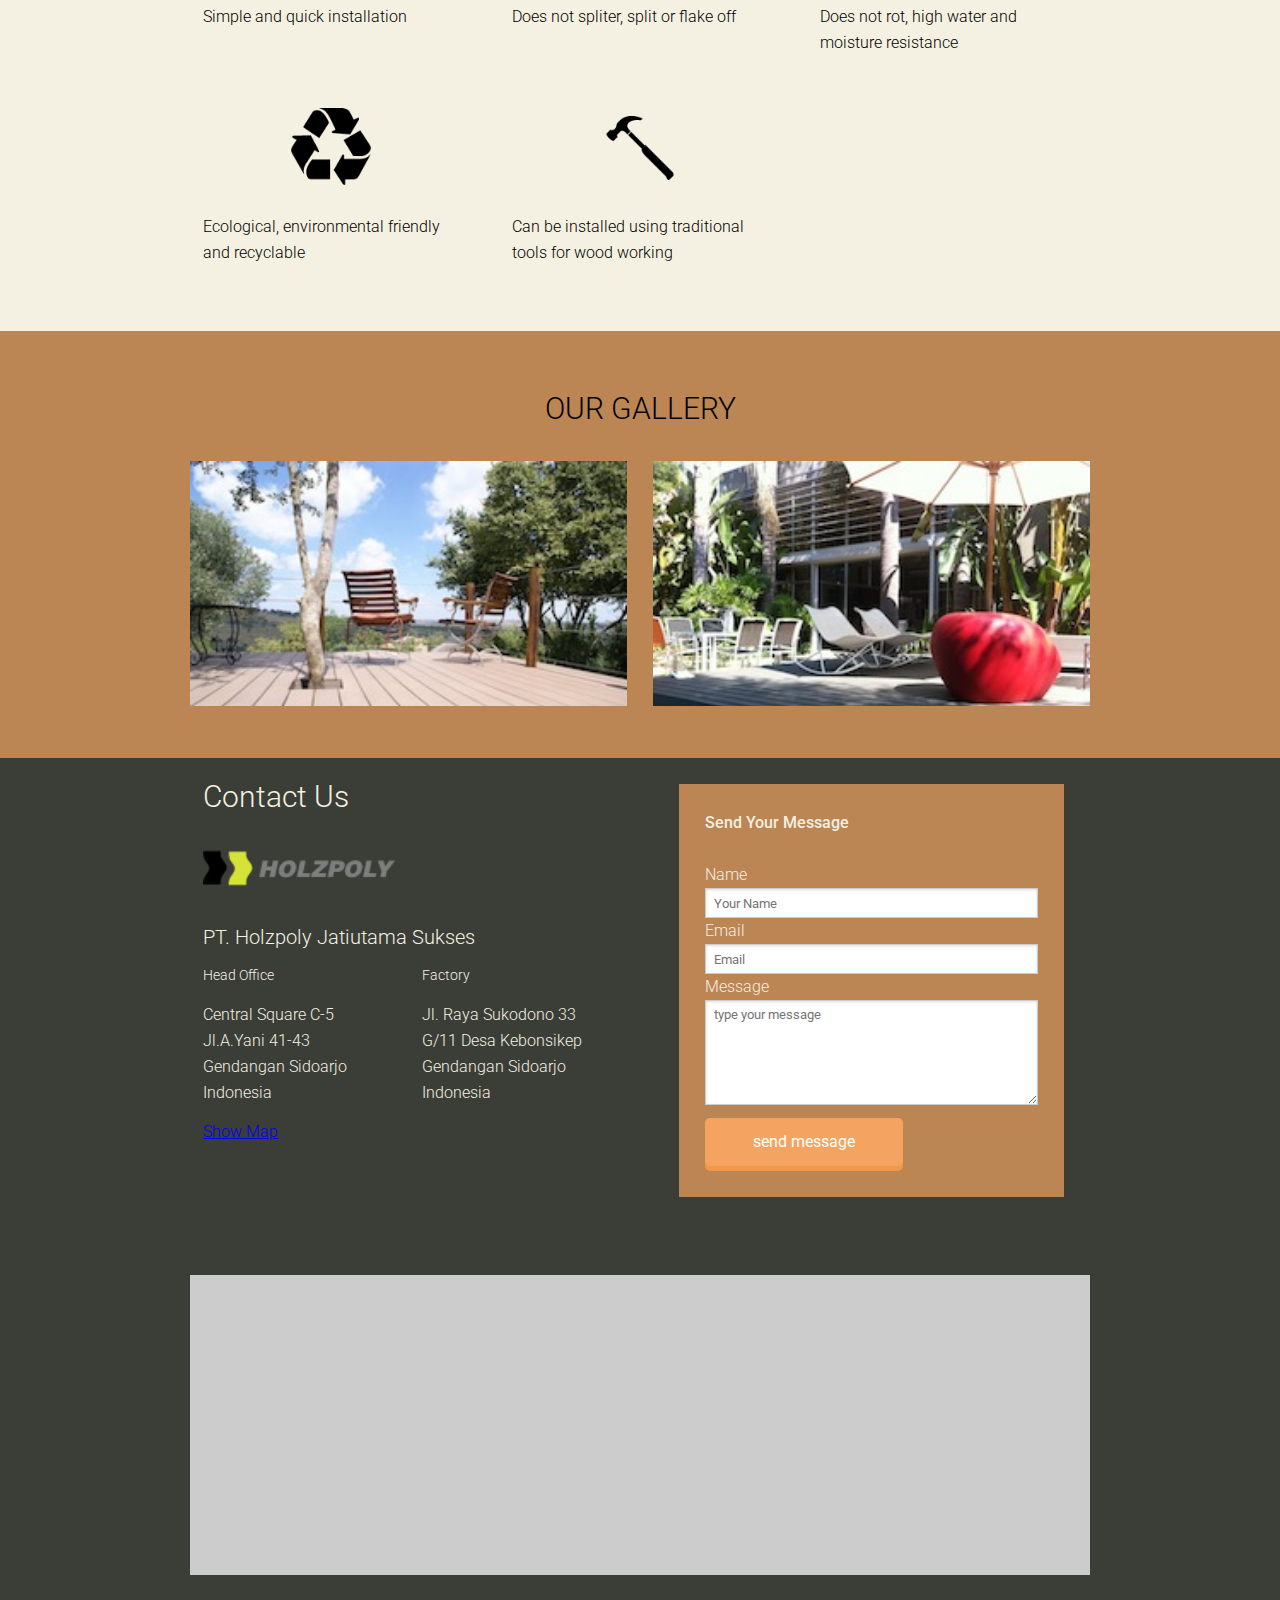
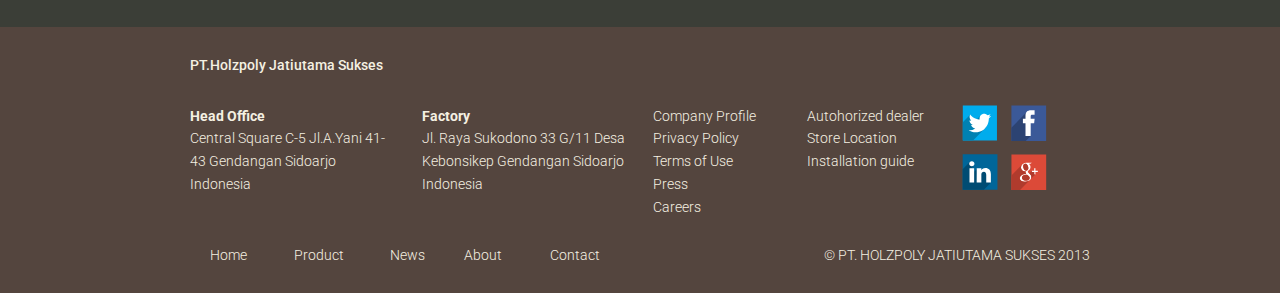
==== commit cc67e0ce: "fix navigation" ====
--- a/index.html
+++ b/index.html
@@ -262,9 +262,9 @@
 		<ul class="grid">
 			<li class="grid__item one-half palm--one-whole">
 				<a href="">
-					<figure class="animated-slide-up">
+					<figure class="animated-fade-in">
 						<div class="figure__img">
-							<img src="img/gallery/cherry-red-ori-malang.jpg" alt="">
+							<img src="img/gallery/gallery-thumbnail/cherry-red-ori-malang-thumb.jpg" alt="">
 						</div>
 						<figcaption class="figure__body">
 							Cherry Red Original (Malang)
@@ -275,9 +275,9 @@
 
 		--><li class="grid__item one-half palm--one-whole">
 				<a href="">
-					<figure class="animated-slide-up">
+					<figure class="animated-fade-in">
 						<div class="figure__img">
-							<img src="img/gallery/sahara-brown-ori-jakarta.jpg" alt="">	
+							<img src="img/gallery/gallery-thumbnail/sahara-brown-ori-jakarta-thumb.jpg" alt="">	
 						</div>
 						<figcaption class="figure__body">
 							Sahara Brown Original (Jakarta)
@@ -292,7 +292,7 @@
 
 	<div class="brown-bg">
 	<div class="container">
-		<div class="grid grid--bottom">
+		<div class="grid">
 			<div class="grid__item one-half palm--one-whole">
 				<div class="islet">
 	<h2>Contact Us</h2>
@@ -329,7 +329,7 @@
 			<label for="email">Email</label>
         	<input id="email" type="email" placeholder="Email" class="text-input one-whole">
 			<label for="messange">Message</label>
-        	<textarea class="text-input one-whole" placeholder="type your message"></textarea>
+        	<textarea class="text-input one-whole" rows="6" cols="36" placeholder="type your message"></textarea>
 			 <input type="submit" name="send" value="send message" class="btn btn--positive btn--hard btn--bevel push-half--top">
 		</fieldset>
 	</form>
--- a/css/style.css
+++ b/css/style.css
@@ -2944,10 +2944,16 @@
  */
 @media only screen and (max-width: 480px) {
   html {
-    font-size: 87.5%; } }
+    font-size: 87.5%;
+    line-height: 1.3; } }
 
 body {
   background: #f4f0e2; }
+
+@media only screen and (max-width: 480px) {
+  p, .lead {
+    font-size: 1em;
+    line-height: 1.4; } }
 
 /* ==========================================================================
     $ Typography 
@@ -3159,6 +3165,10 @@
   width: 98%;
   margin: 0 auto; }
 
+.container--full {
+  width: 100%;
+  padding: 0 26px; }
+
 /* ==========================================================================
     $ Modules
    ========================================================================== */
@@ -3233,41 +3243,46 @@
 /**
  * Animated Figure
  */
-.animated-slide-up {
+.animated-fade-in {
   position: relative;
   overflow: hidden;
   margin-bottom: 0; }
   @media only screen and (max-width: 1023px) {
-    .animated-slide-up {
+    .animated-fade-in {
       margin-bottom: 26px; } }
-  .animated-slide-up .figure__img img {
+  .animated-fade-in .figure__img img {
     width: 100%;
     height: auto; }
   @media only screen and (max-width: 1023px) {
-    .animated-slide-up .figure__img {
+    .animated-fade-in .figure__img {
       margin-bottom: 0; } }
-  .animated-slide-up .figure__body {
+  .animated-fade-in .figure__body {
     position: absolute;
     left: 0;
+    bottom: 0;
     right: 0;
     top: auto;
     font-weight: 400;
+    background: #54453e;
     background: rgba(84, 69, 62, 0.8);
     margin-bottom: 26px;
     padding: 26px 13px;
     color: #f4f0e2;
     opacity: 0;
-    transition: opacity .4s;
-    -webkit-transition: all .4s; }
+    -webkit-transition: 500ms;
+    -o-transition: 500ms;
+    transition: 500ms; }
     @media only screen and (max-width: 1023px) {
-      .animated-slide-up .figure__body {
+      .animated-fade-in .figure__body {
         position: relative;
         opacity: 1;
         margin-bottom: 0;
-        padding: 13px; } }
-  .animated-slide-up:hover .figure__body {
-    opacity: 1;
-    bottom: 0; }
+        padding: 13px 0;
+        line-height: 1.3em;
+        background: transparent;
+        color: #54453e; } }
+  .animated-fade-in:hover .figure__body, .animated-fade-in:active .figure__body {
+    opacity: 1; }
 
 /**
  * Gallery list
@@ -4316,16 +4331,16 @@
  * Responsive Navigation
  */
 .logo {
-  width: 54px;
-  height: 54px;
-  background-size: 54px 54px;
+  width: 42px;
+  height: 42px;
+  background-size: 42px 42px;
   line-height: 1;
   margin-bottom: 0; }
 
 .toggle {
-  width: 54px;
-  height: 54px;
-  background-size: 54px 54px; }
+  width: 42px;
+  height: 42px;
+  background-size: 42px 42px; }
   @media only screen and (max-width: 1023px) {
     .toggle {
       float: right; } }
@@ -4351,6 +4366,10 @@
     width: 100%;
     display: inline-block;
     line-height: 1; }
+  @media only screen and (max-width: 1023px) {
+    .main-heading {
+      padding: 0;
+      line-height: 0; } }
 
 .main-nav {
   display: inline-block; }
@@ -4365,7 +4384,7 @@
     .main-nav a {
       display: block;
       margin: 0;
-      padding: 13px 0; } }
+      padding: 26px 0; } }
 
 .show {
   display: block !important; }
@@ -4374,7 +4393,7 @@
  * Main Heading Current
  */
 .main-heading .current {
-  text-decoration: underline; }
+  color: #bc8554; }
 
 /**
  * Tooltips
@@ -4625,6 +4644,43 @@
   -ms-transform: scale(1.1, 1.1);
   transform: scale(1.1, 1.1); }
 
+.effeckt-caption {
+  position: relative;
+  float: left;
+  overflow: hidden; }
+
+.effeckt-caption:nth-child(2n) {
+  margin-right: 0; }
+
+.effeckt-caption img {
+  -webkit-transition: 500ms;
+  -o-transition: 500ms;
+  transition: 500ms; }
+
+.effeckt-caption figcaption {
+  position: absolute;
+  -webkit-transition: 500ms;
+  -o-transition: 500ms;
+  transition: 500ms;
+  width: 100%; }
+
+.effeckt-caption-2 figcaption {
+  bottom: 0;
+  left: 0;
+  opacity: 0;
+  -webkit-transform: translateY(100%);
+  -ms-transform: translateY(100%);
+  -o-transform: translateY(100%);
+  transform: translateY(100%); }
+
+.effeckt-caption-2:hover figcaption,
+.effeckt-caption-2:active figcaption {
+  opacity: 1;
+  -webkit-transform: translateY(0);
+  -ms-transform: translateY(0);
+  -o-transform: translateY(0);
+  transform: translateY(0); }
+
 /**
  * Todo
  * Main Nav
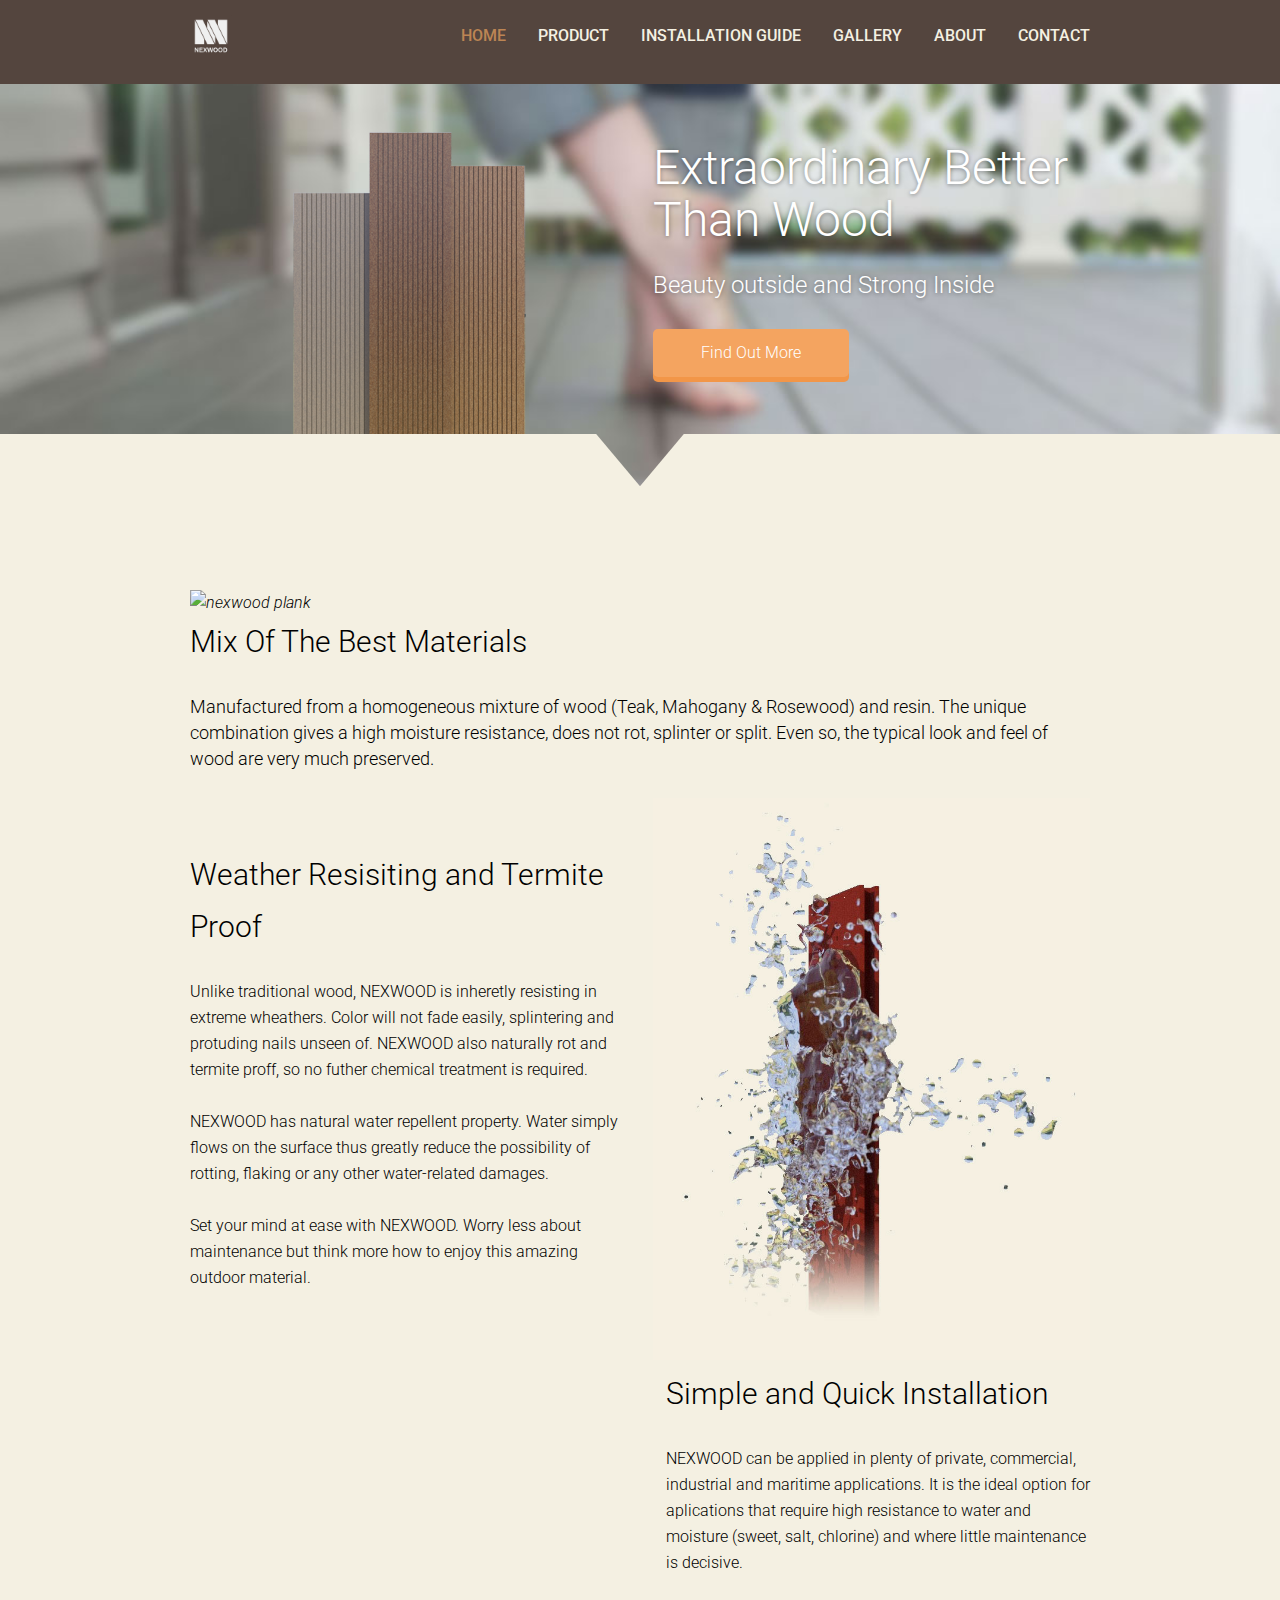
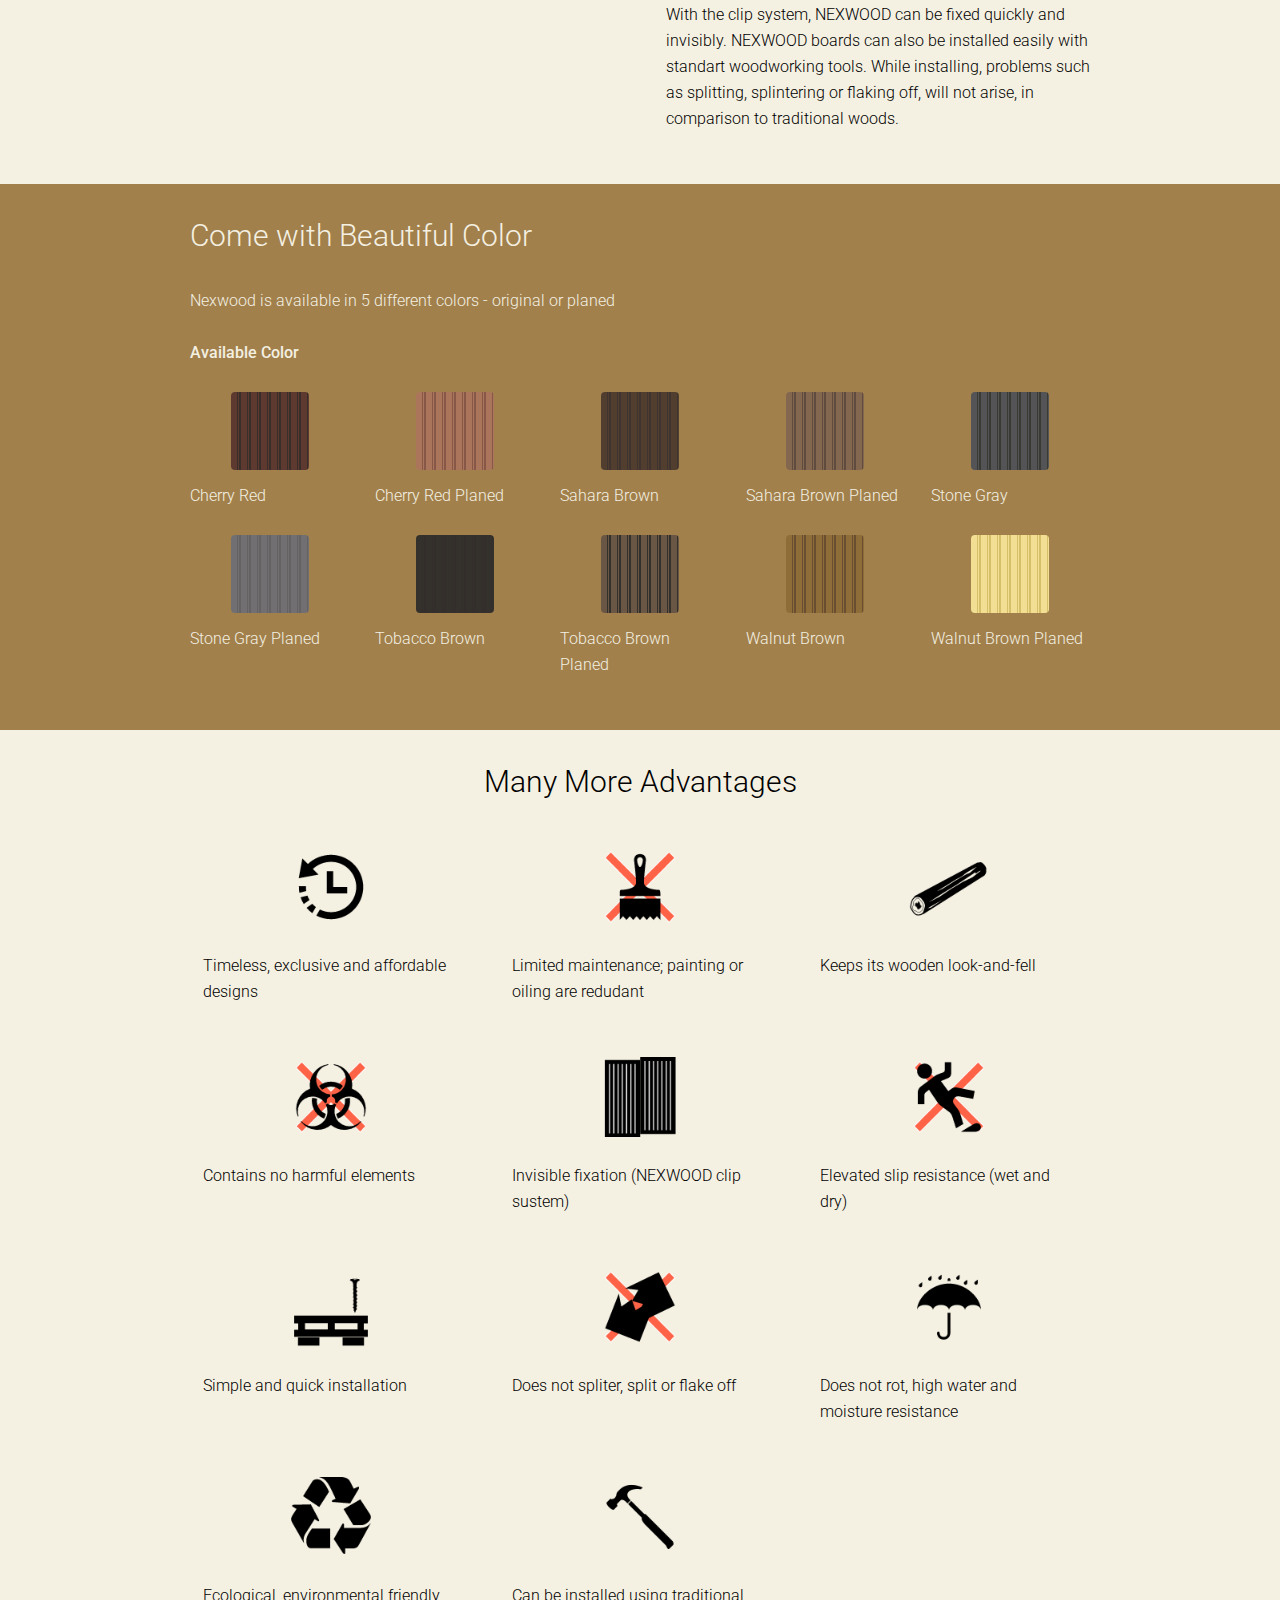
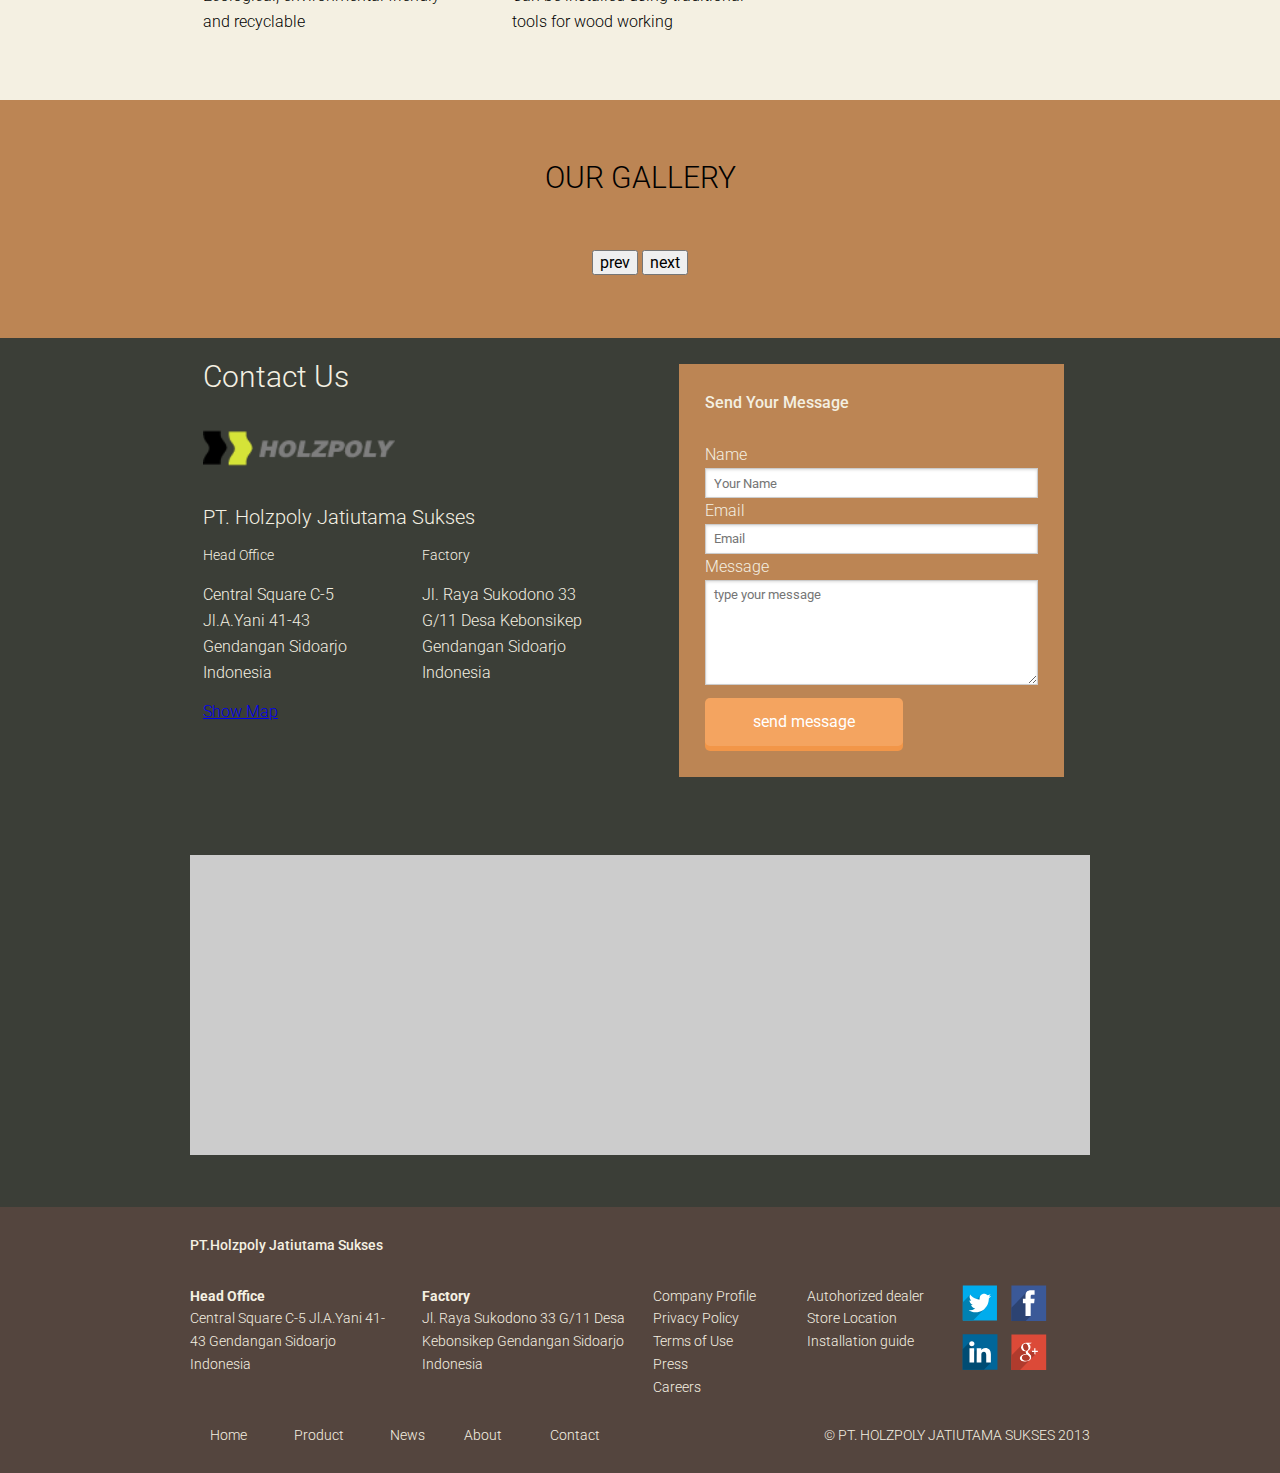
==== commit 4e836134: "update new gallert" ====
--- a/index.html
+++ b/index.html
@@ -91,7 +91,7 @@
 
 
 	<div class="container">
-		<img src="img/imgmap.jpg" alt="nexwood plank">
+		<img src="img/spin.gif" data-src="img/imgmap.jpg" alt="nexwood plank">
 		
 			<h2>Mix Of The Best Materials</h2>
 	<p class="lead">Manufactured from a homogeneous mixture of wood (Teak, Mahogany & Rosewood) and resin. The unique combination gives a high moisture resistance, does not rot, splinter or split. Even so, the typical look and feel of wood are very much preserved.</p>
@@ -259,33 +259,52 @@
 	<div class="container soft--ends">
 			
 	<h2 class="section-title-bordered">Our Gallery</h2>
-		<ul class="grid">
-			<li class="grid__item one-half palm--one-whole">
-				<a href="">
-					<figure class="animated-fade-in">
-						<div class="figure__img">
-							<img src="img/gallery/gallery-thumbnail/cherry-red-ori-malang-thumb.jpg" alt="">
+
+	<div style='text-align:center;padding-top:20px;'>
+  
+  <button onclick='mySwipe.prev()'>prev</button> 
+  <button onclick='mySwipe.next()'>next</button>
+
+</div>
+		<div id="mySwipe" class="swipe">
+			<div class="swipe-wrap">
+						
+						<div class="grid">
+							
+							<div class="grid__item one-half">
+								<div class="img-crop crop--bottom ratio_16x9">
+									<img src="img/gallery/gallery-ori/cherry-red-ori-malang.jpg" alt="" class="img--full">
+								</div>
+							</div>
+	
+	
+							<div class="grid__item one-half">
+								<div class="img-crop crop--bottom ratio_16x9">
+									<img src=" img/gallery/gallery-ori/cherry-red-original-puncak-jabar.jpg " class="img--full">
+								</div>
+							</div>
 						</div>
-						<figcaption class="figure__body">
-							Cherry Red Original (Malang)
-						</figcaption>
-					</figure>	
-				</a>
-			</li><!--
-
-		--><li class="grid__item one-half palm--one-whole">
-				<a href="">
-					<figure class="animated-fade-in">
-						<div class="figure__img">
-							<img src="img/gallery/gallery-thumbnail/sahara-brown-ori-jakarta-thumb.jpg" alt="">	
+
+
+						<div class="grid">
+							
+							<div class="grid__item one-half">
+								<div class="img-crop crop--bottom ratio_16x9">
+									<img src="img/gallery/gallery-ori/walnut-brown-planed-uluwatu-bali.jpg " alt="" class="img--full">
+								</div>
+							</div>
+	
+	
+							<div class="grid__item one-half">
+								<div class="img-crop crop--bottom ratio_16x9">
+									<img src=" img/gallery/gallery-ori/walnut-brown-planed-jemursari-surabaya.jpg --> " class="img--full">
+								</div>
+							</div>
 						</div>
-						<figcaption class="figure__body">
-							Sahara Brown Original (Jakarta)
-						</figcaption>
-					</figure>	
-				</a>
-			</li>
-		</ul>
+
+				</div>
+
+		</div>
 
 	</div>
 </div>
@@ -412,7 +431,9 @@
 <script src='js/jquery.backstretch.min.js'></script>
 <script src='js/jhere.min.js'></script>
 <script src='js/tooltipster.min.js'></script>
-<script src='js/masonry.js'></script>
+<script src='js/jquery.unveil.js'></script>
+<script src='js/jquery.bxslider.min.js'></script>
+<script src='js/swipe.js'></script>
 <script src="js/main.js"></script>
 
 <script type="text/javascript">
@@ -421,39 +442,6 @@
 		});
 	</script>
 
-<script>
-  var navigation = responsiveNav("#nav",
-  	customToggle: "#nav-toggle",
-  	 open: function () {
-          var toggle = document.getElementById("nav-toggle");
-          toggle.className = toggle.className.replace(/(^|\s)closed(\s|$)/, "opened");
-        },
-        close: function () {
-          var toggle = document.getElementById("nav-toggle");
-          toggle.className = toggle.className.replace(/(^|\s)opened(\s|$)/, "closed");
-        }
-      });
-
-</script>
-
-<script>
-            $(window).on('load', function() {
-                $('#map_canvas').jHERE({
-                    enable: ['behavior'],
-                    center: [-7.38784, 112.72727],
-                    zoom: 15,
-                    type: 'terrain'
-                }).jHERE('marker', [-7.38784, 112.72727], {
-                    icon: 'https://dl.dropboxusercontent.com/u/16675423/office-marker.png',
-                    anchor: {x: 13, y: 54},
-                    
-                }).jHERE('marker', [-7.390945, 112.722092], {
-                    icon: 'https://dl.dropboxusercontent.com/u/16675423/factory-marker.png',
-                    anchor: {x: 12, y: 54},
-                    
-                });
-            });
-        </script>
 
 <script>
 	$(".hero").backstretch([
--- a/css/style.css
+++ b/css/style.css
@@ -2995,29 +2995,59 @@
 /**
  * corp img and keep aspect ratop
  */
-.ratio_16x9,
-.img-container,
-.figure__img {
+.img-crop {
   position: relative;
   display: block;
   width: 100%;
   height: auto;
   overflow: hidden;
   margin-bottom: 26px; }
-  .ratio_16x9:before,
-  .img-container:before,
-  .figure__img:before {
+  .img-crop:after {
     content: "";
-    display: block;
-    padding-top: 56.25%; }
-  .ratio_16x9 > img,
-  .img-container > img,
-  .figure__img > img {
+    display: block; }
+  .img-crop > img {
+    width: 100%;
+    height: auto;
     position: absolute;
-    top: 0;
+    top: auto;
     right: 0;
-    bottom: 0;
+    bottom: auto;
     left: 0; }
+
+/**
+ * hide top part of image
+ */
+.crop--bottom img {
+  position: absolute;
+  top: auto;
+  left: 0;
+  right: 0;
+  bottom: 0;
+  -webkit-transform: translate(0, 0);
+  -moz-transform: translate(0, 0);
+  -ms-transform: translate(0, 0);
+  -o-transform: translate(0, 0);
+  transform: translate(0, 0);
+  -webkit-transition: all 1s ease;
+  -moz-transition: all 1s ease;
+  -ms-transition: all 1s ease;
+  -o-transition: all 1s ease;
+  transition: all 1s ease; }
+.crop--bottom:hover img, .crop--bottom:focus img {
+  -webkit-transform: translate(0, 10%);
+  -moz-transform: translate(0, 10%);
+  -ms-transform: translate(0, 10%);
+  -o-transform: translate(0, 10%);
+  transform: translate(0, 10%); }
+
+/**
+ * Image Ratio
+ * Must use img-crop class
+ */
+.ratio_16x9:after {
+  content: "";
+  display: block;
+  padding-bottom: 56.25%; }
 
 /**
 * Elastic Video / Fluid Video
@@ -3269,6 +3299,7 @@
     padding: 26px 13px;
     color: #f4f0e2;
     opacity: 0;
+    line-height: 1.3;
     -webkit-transition: 500ms;
     -o-transition: 500ms;
     transition: 500ms; }
@@ -4328,6 +4359,23 @@
       max-width: 14em; } }
 
 /**
+ * SWipe JS
+ */
+.swipe {
+  overflow: hidden;
+  visibility: hidden;
+  position: relative; }
+
+.swipe-wrap {
+  overflow: hidden;
+  position: relative; }
+
+.swipe-wrap > div {
+  float: left;
+  width: 10%;
+  position: relative; }
+
+/**
  * Responsive Navigation
  */
 .logo {
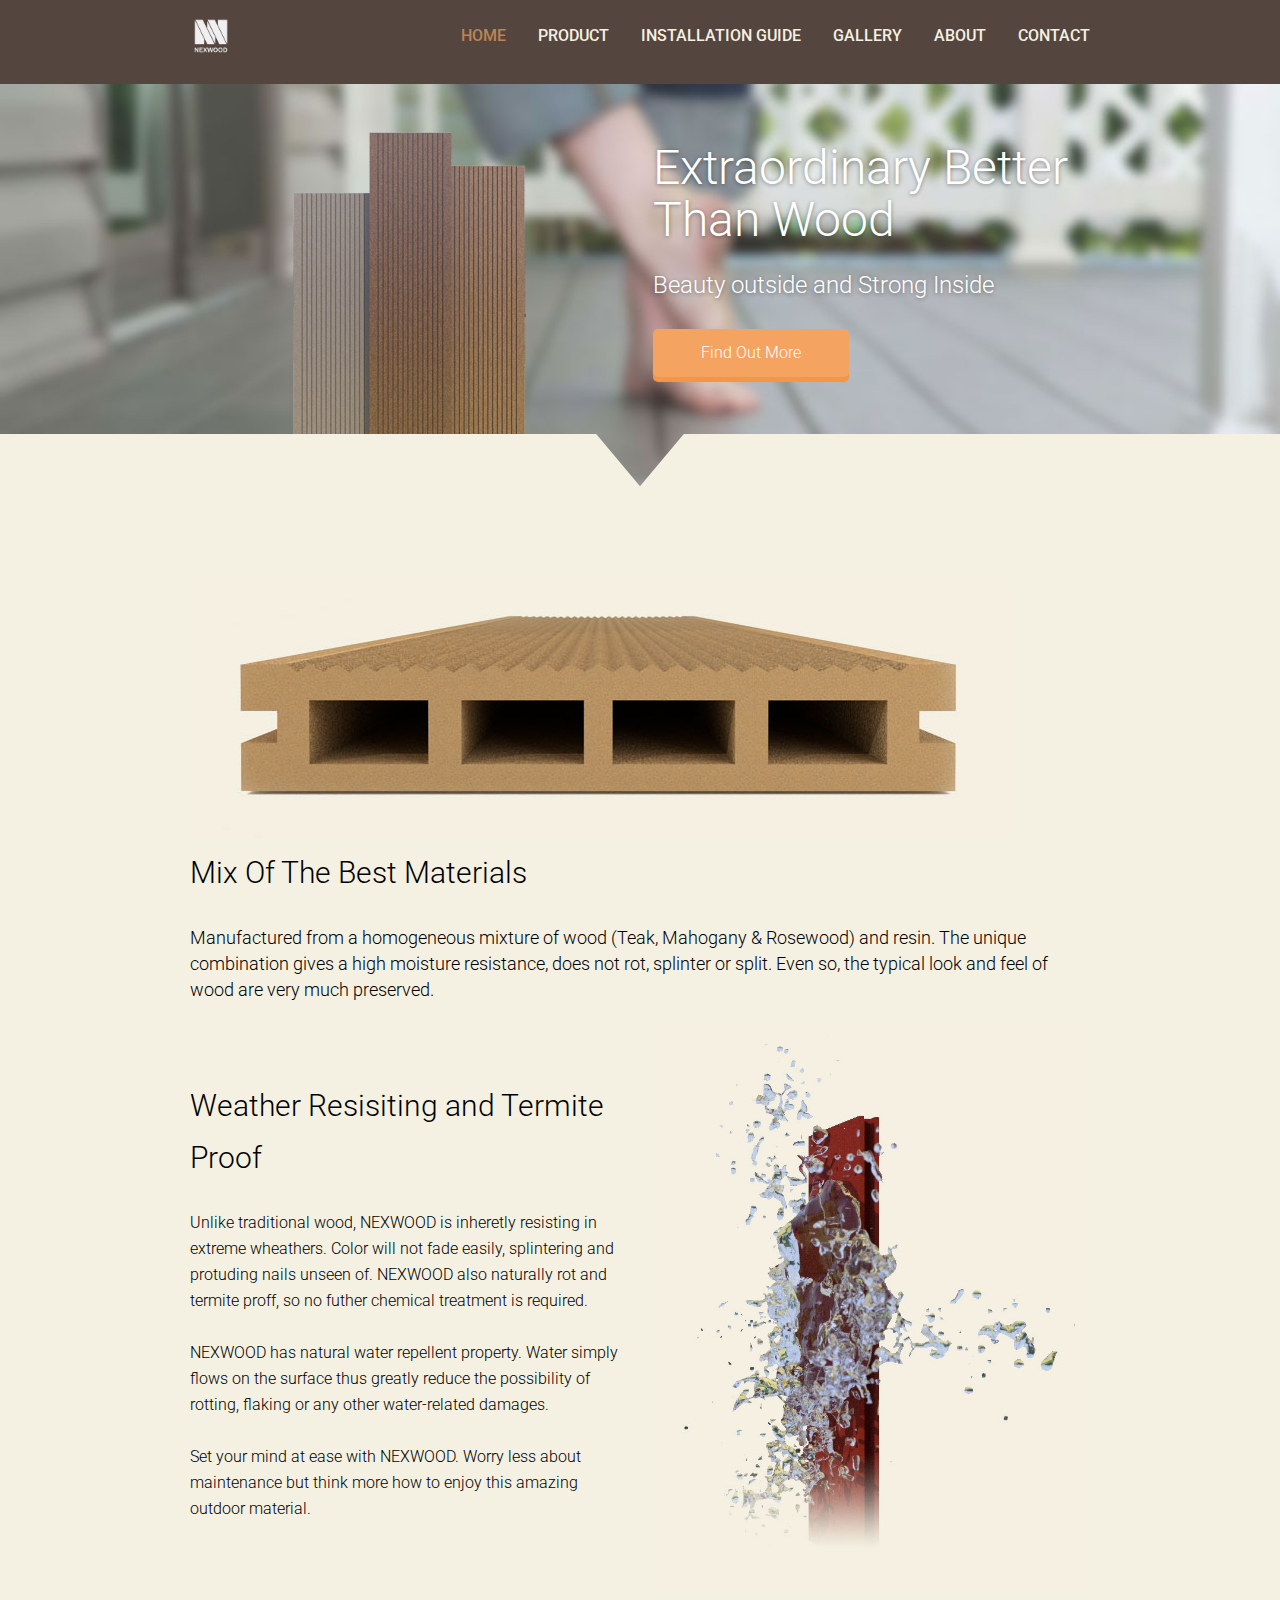
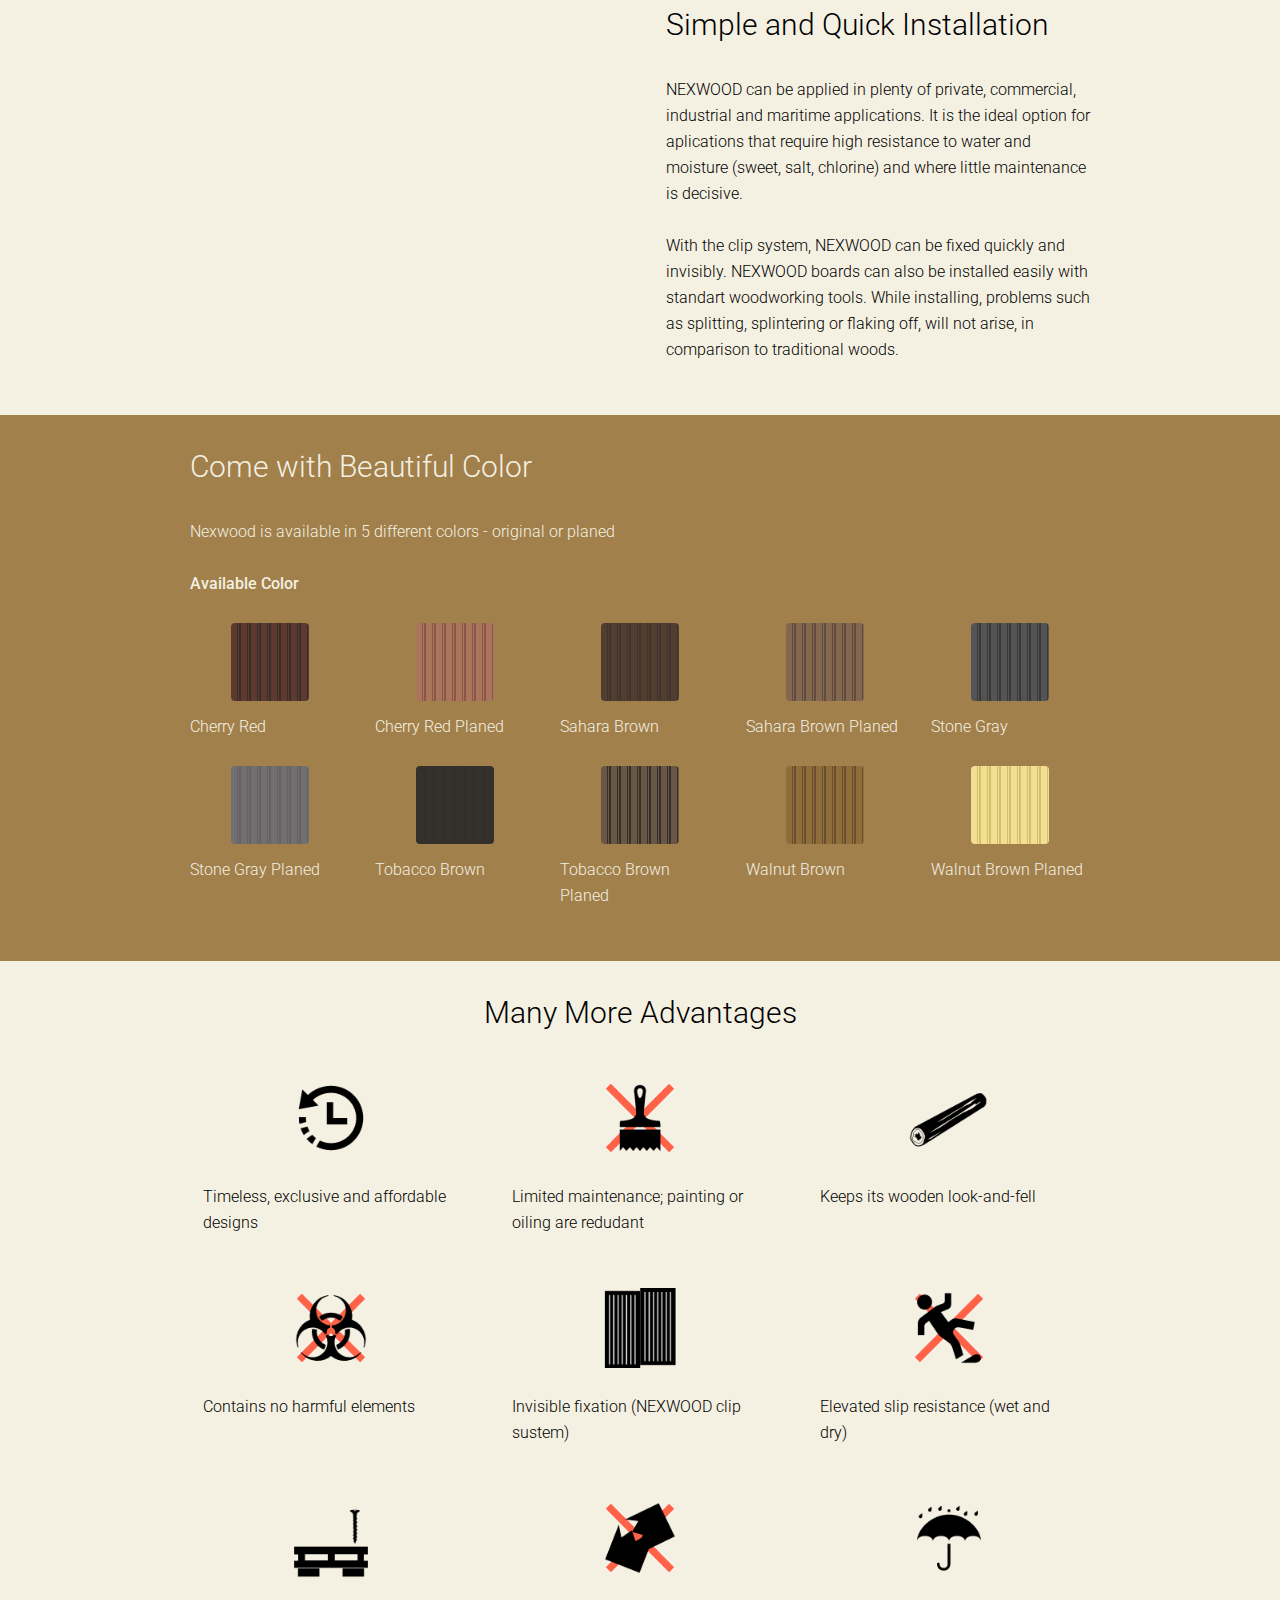
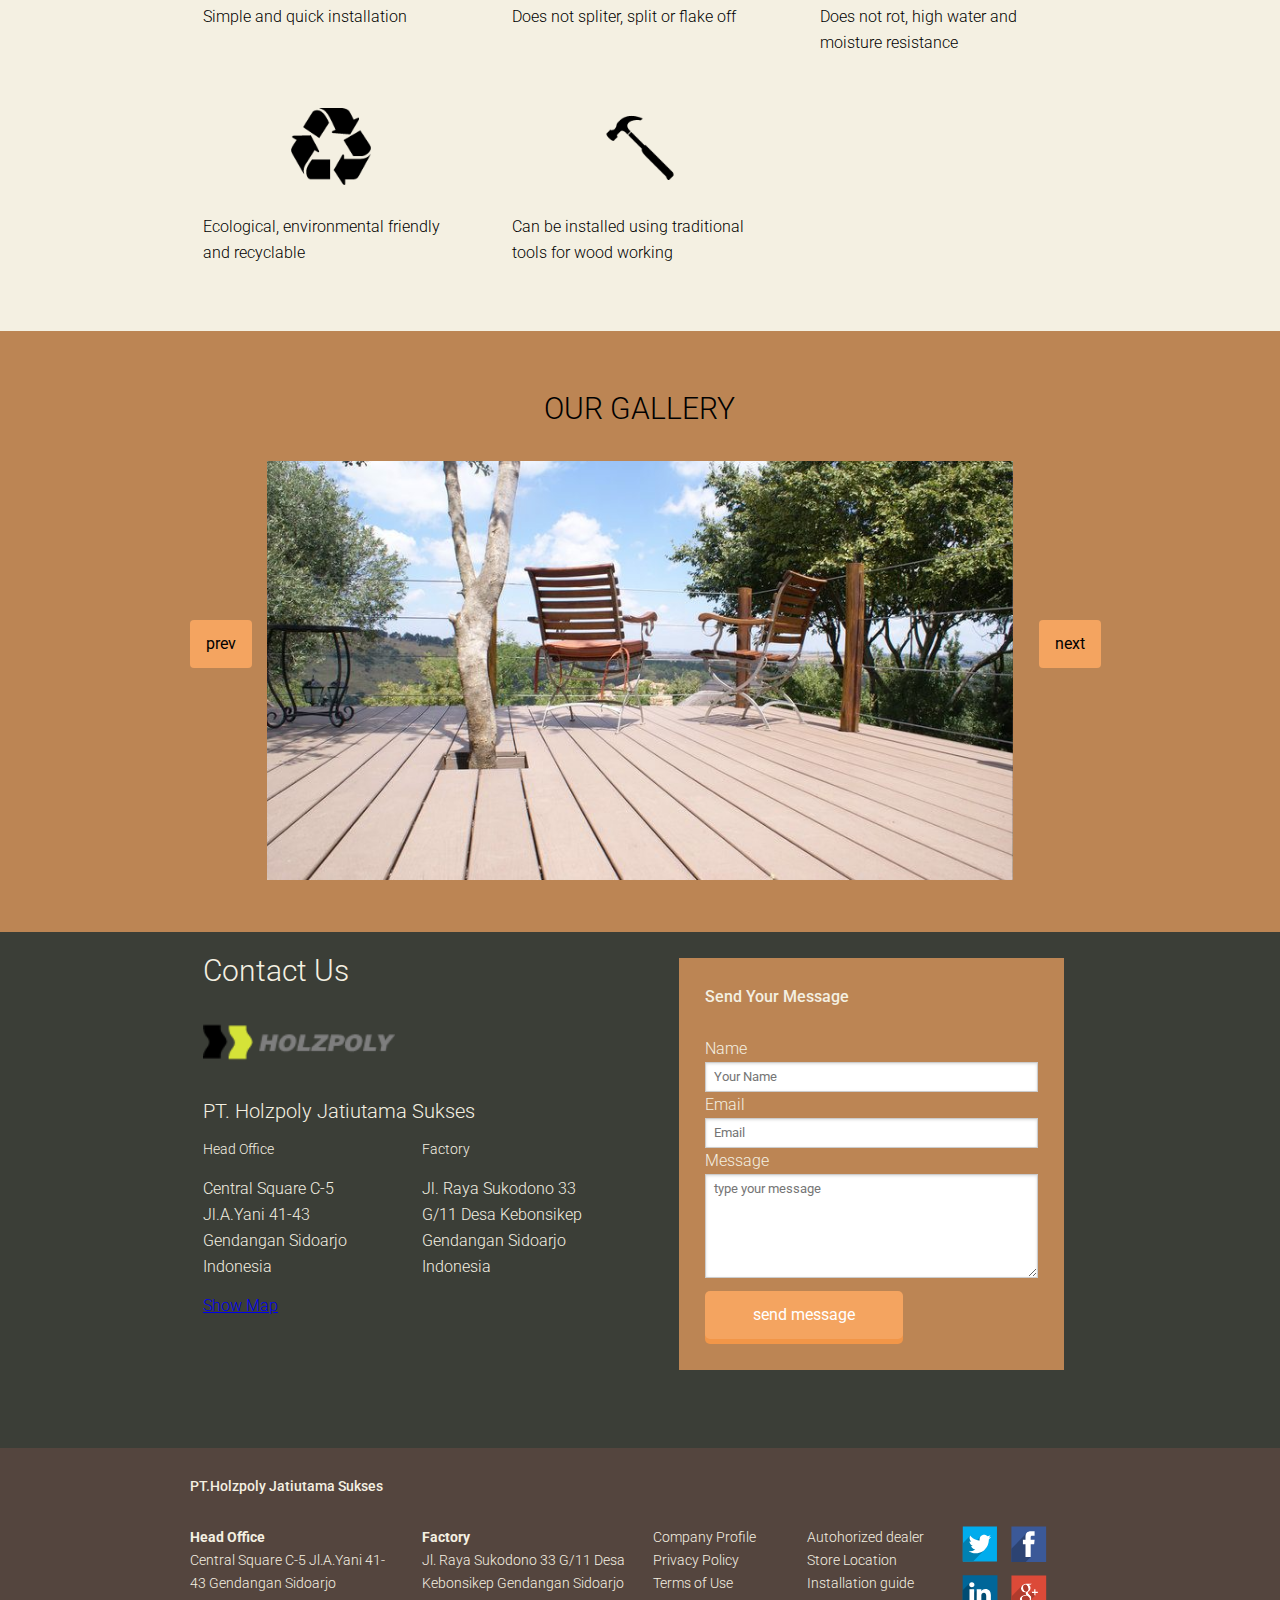
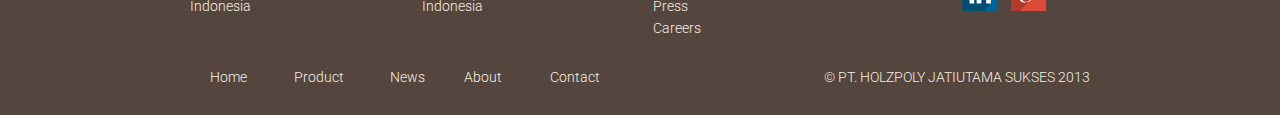
==== commit 435dd018: "change gallery view in front page" ====
--- a/index.html
+++ b/index.html
@@ -257,55 +257,56 @@
 
 <div class="satin-bg soft--top">
 	<div class="container soft--ends">
-			
+		
+		<div class="grid grid--middle">
+			<div class="grid__item one-twelfth"><button onclick='mySwipe.prev()' class="btn">prev</button> </div>
+			<div class="grid__item ten-twelfths">	
 	<h2 class="section-title-bordered">Our Gallery</h2>
 
-	<div style='text-align:center;padding-top:20px;'>
+	
   
-  <button onclick='mySwipe.prev()'>prev</button> 
-  <button onclick='mySwipe.next()'>next</button>
-
-</div>
+
 		<div id="mySwipe" class="swipe">
 			<div class="swipe-wrap">
 						
-						<div class="grid">
-							
-							<div class="grid__item one-half">
+						
 								<div class="img-crop crop--bottom ratio_16x9">
 									<img src="img/gallery/gallery-ori/cherry-red-ori-malang.jpg" alt="" class="img--full">
 								</div>
-							</div>
-	
-	
-							<div class="grid__item one-half">
+							
+	
+	
+							
 								<div class="img-crop crop--bottom ratio_16x9">
 									<img src=" img/gallery/gallery-ori/cherry-red-original-puncak-jabar.jpg " class="img--full">
 								</div>
-							</div>
-						</div>
-
-
-						<div class="grid">
 							
-							<div class="grid__item one-half">
+						
+
+						
+							
+							
 								<div class="img-crop crop--bottom ratio_16x9">
 									<img src="img/gallery/gallery-ori/walnut-brown-planed-uluwatu-bali.jpg " alt="" class="img--full">
 								</div>
-							</div>
-	
-	
-							<div class="grid__item one-half">
+						
+	
+	
+						
 								<div class="img-crop crop--bottom ratio_16x9">
 									<img src=" img/gallery/gallery-ori/walnut-brown-planed-jemursari-surabaya.jpg --> " class="img--full">
 								</div>
-							</div>
-						</div>
+						
+					
 
 				</div>
 
 		</div>
-
+</div>
+			<div class="grid__item one-twelfth"> <button onclick='mySwipe.next()' class="btn">next</button></div>
+		</div>
+		
+  
 	</div>
 </div>
 
@@ -355,9 +356,7 @@
 </div>
 			</div>
 
-			<div class="grid__item one-whole visuallyhidden--palm">
-				<div id="map_canvas"></div>
-			</div>
+
 		</div>
 	</div>
 	</div>
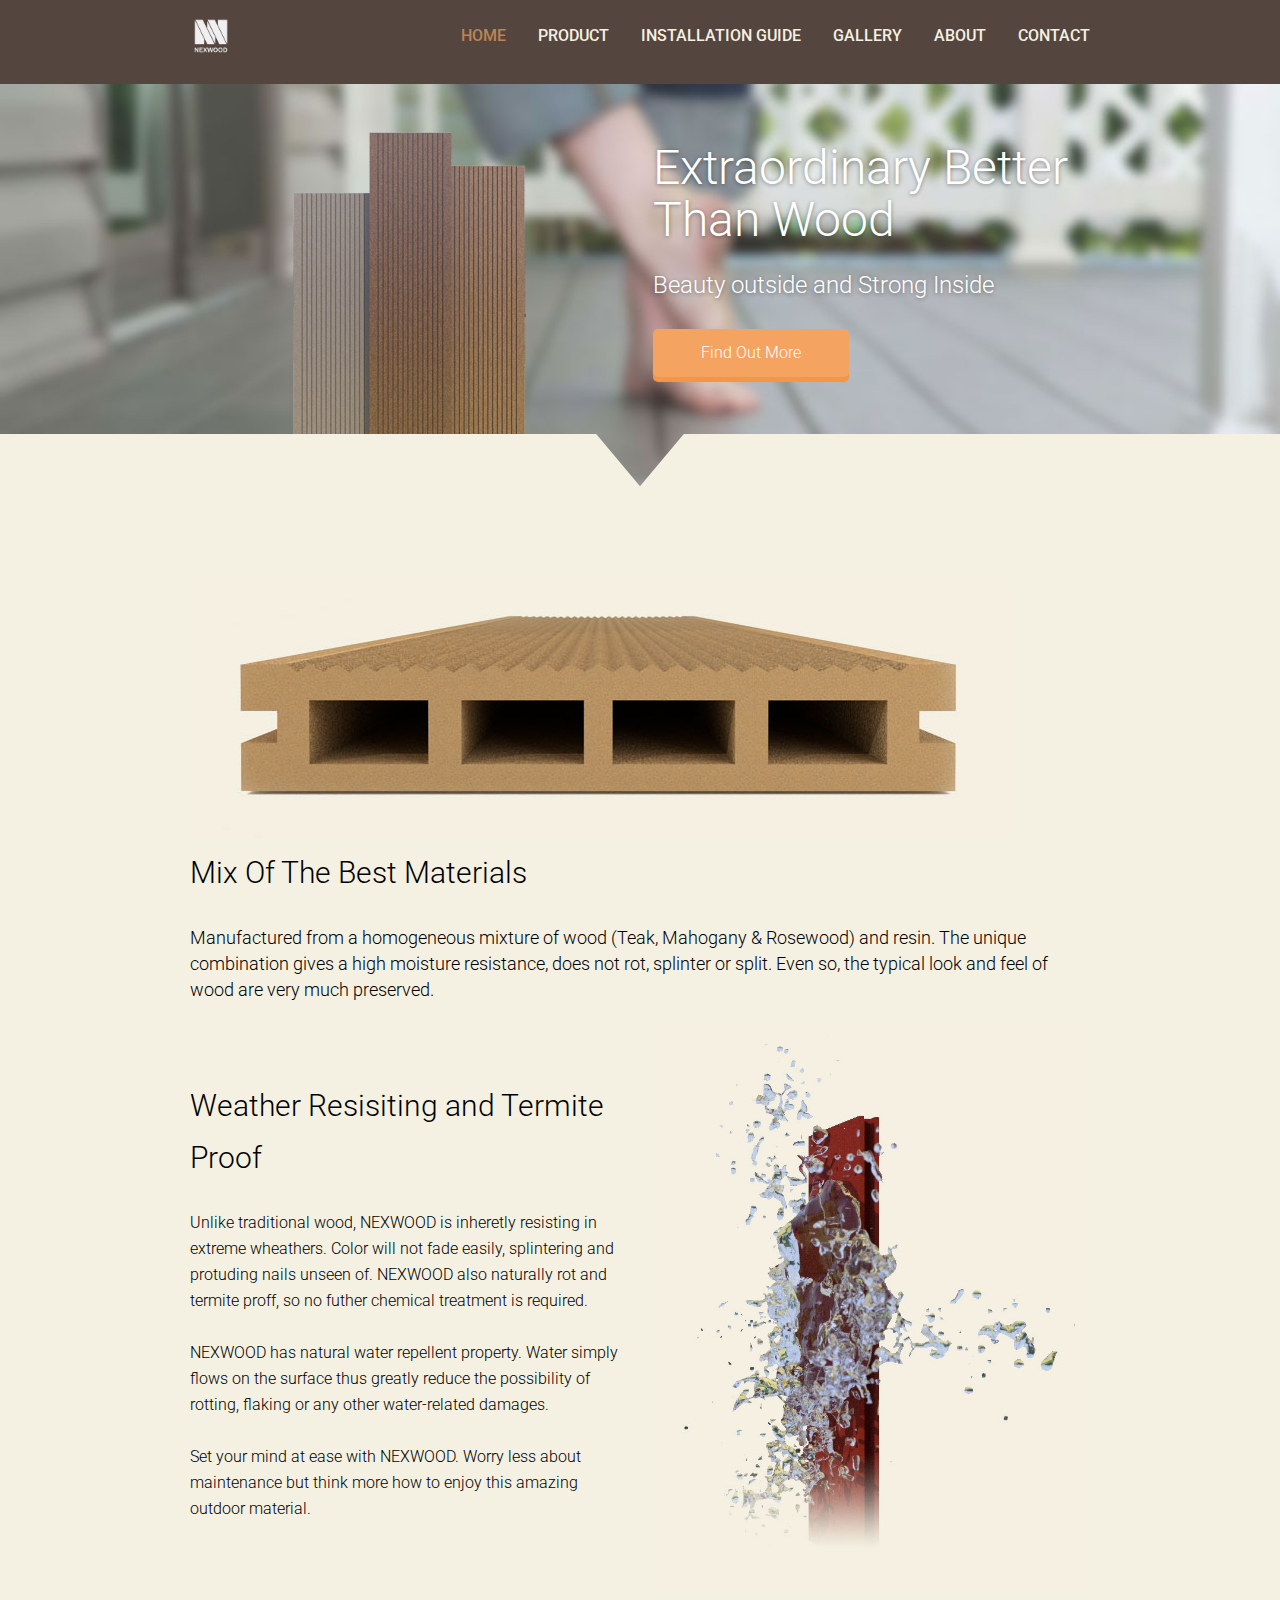
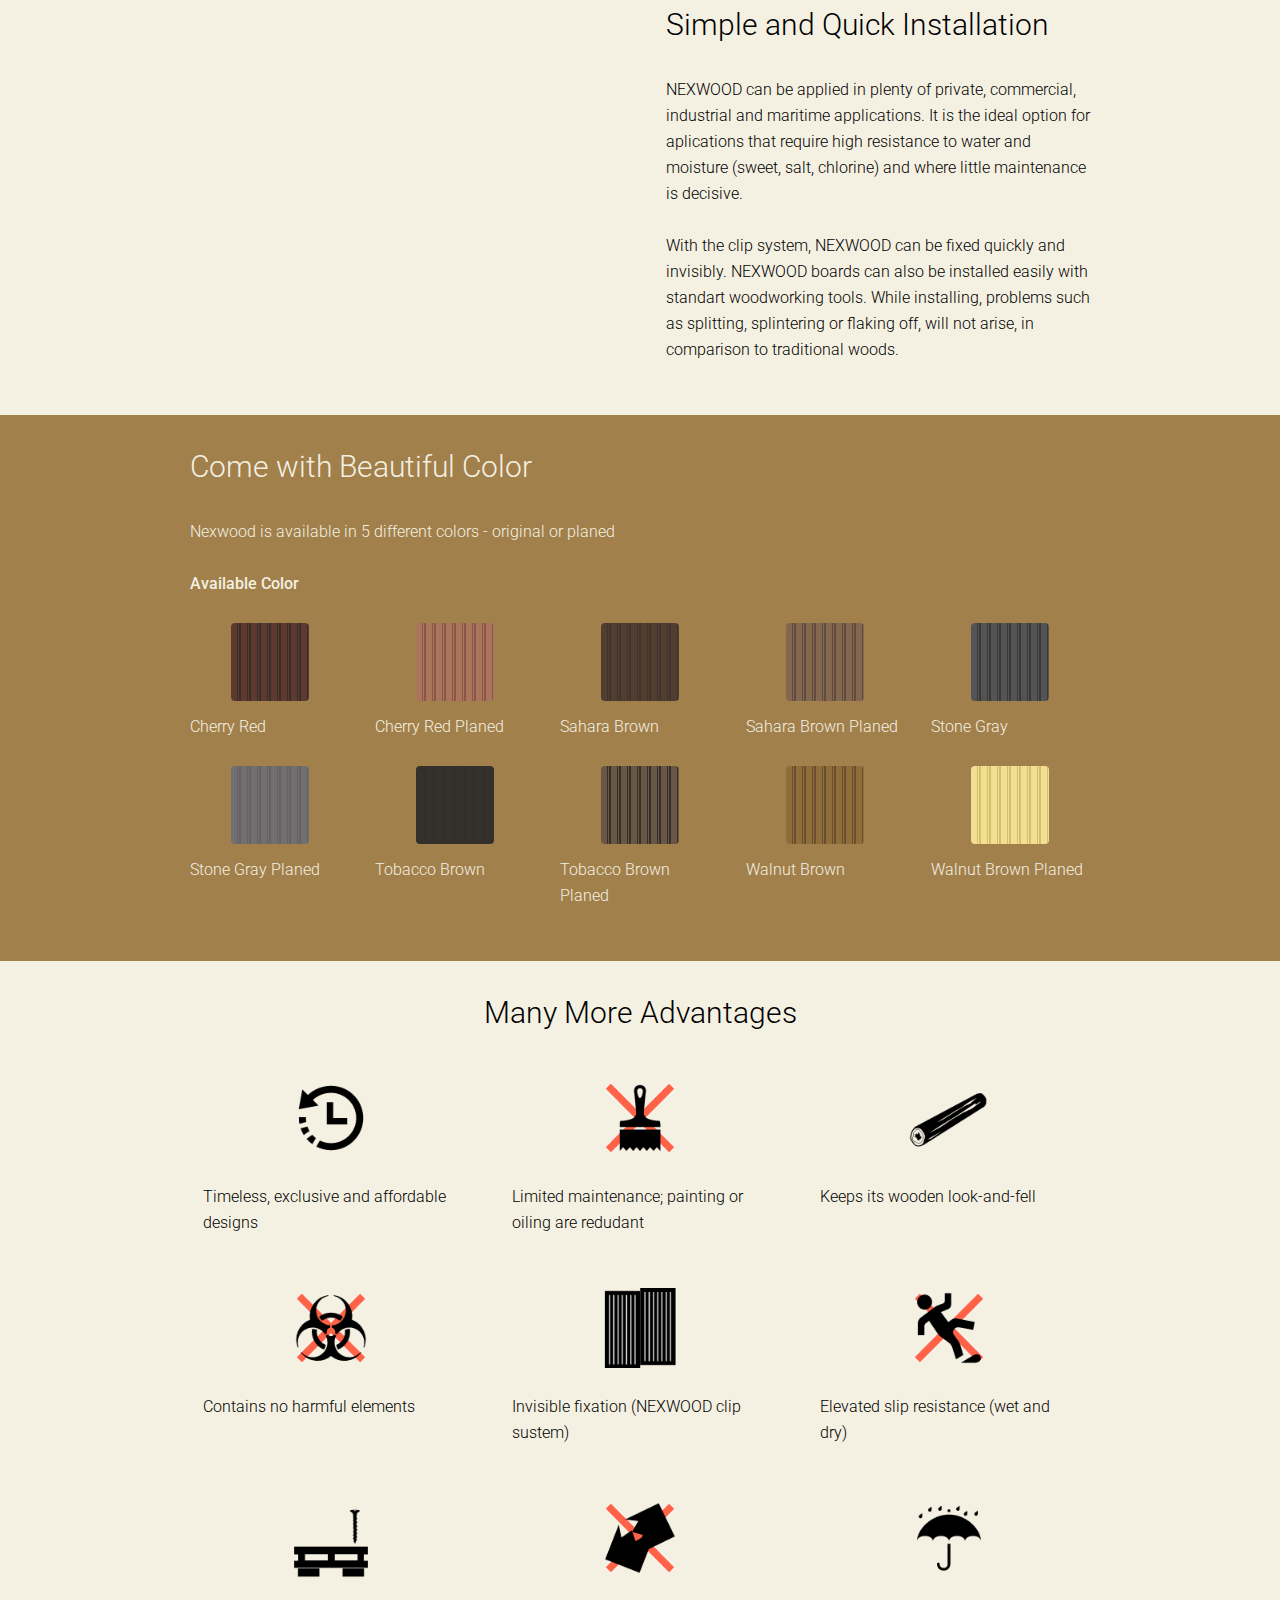
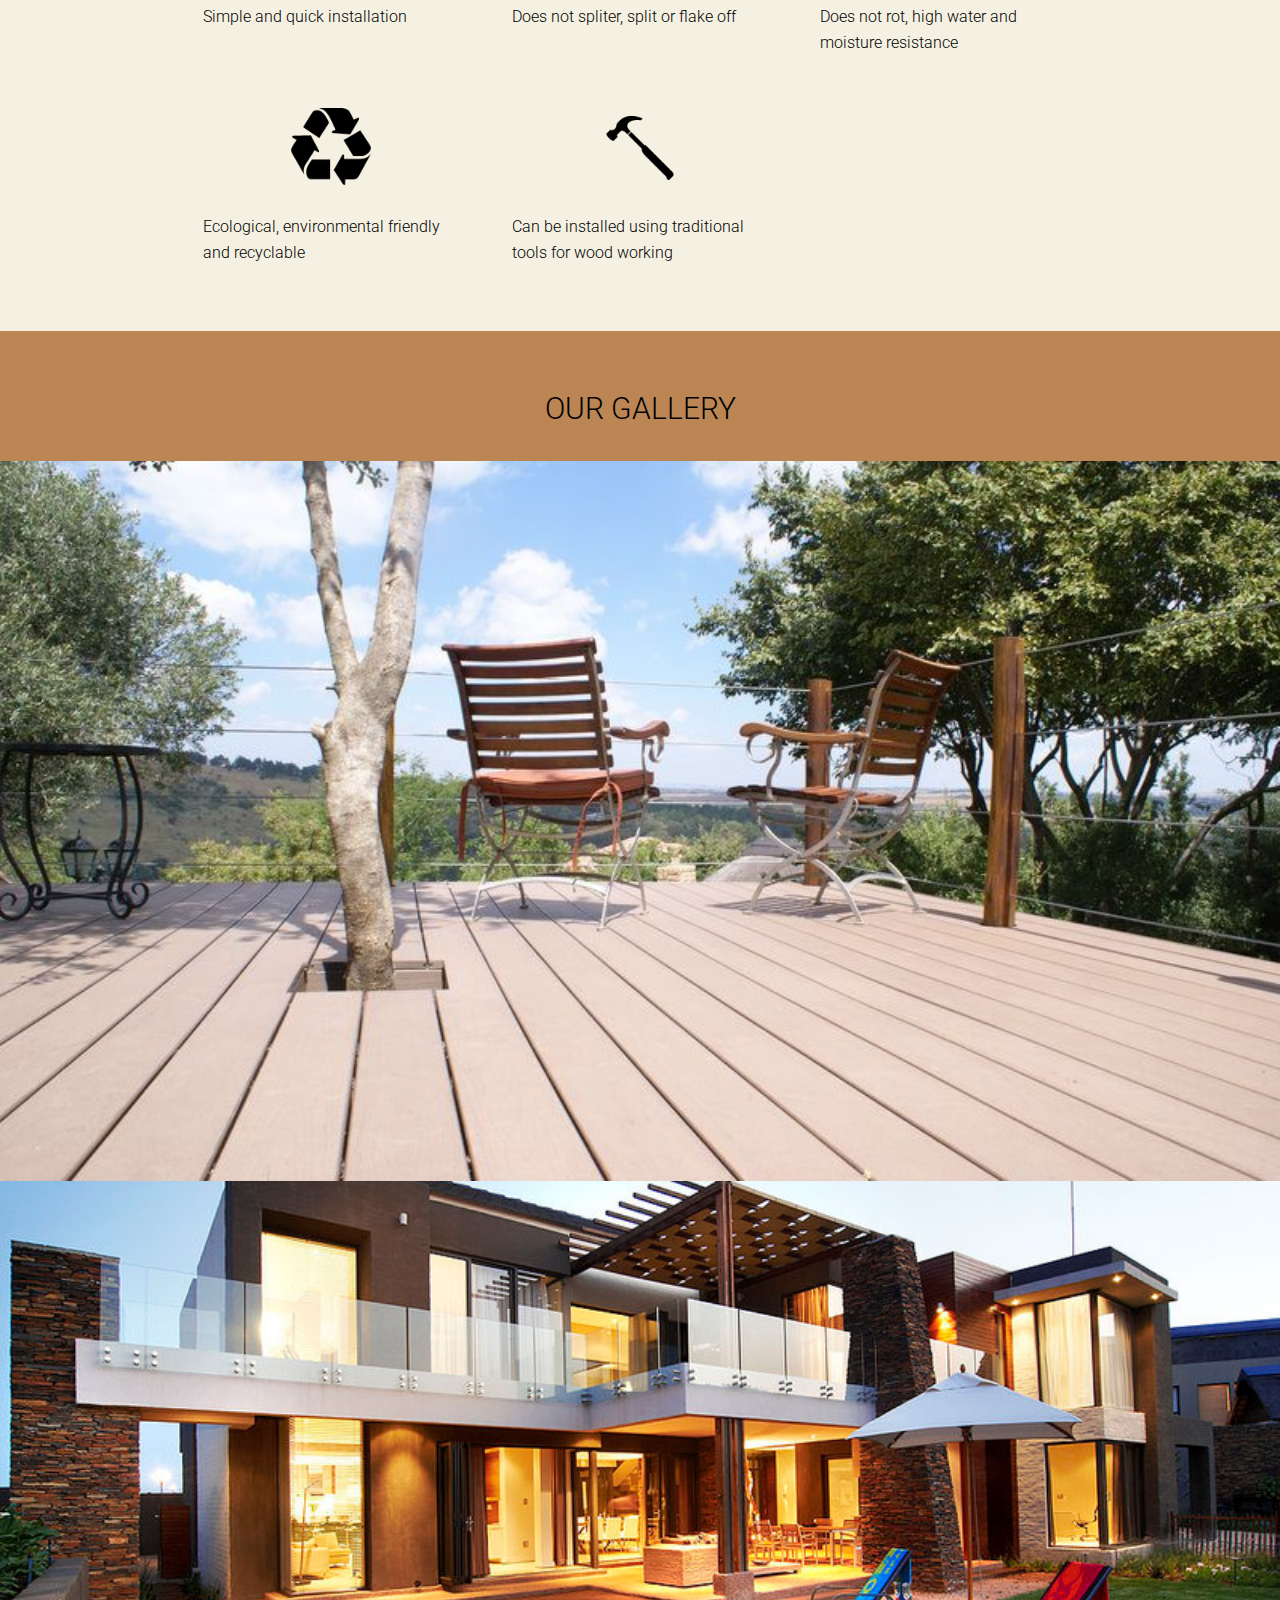
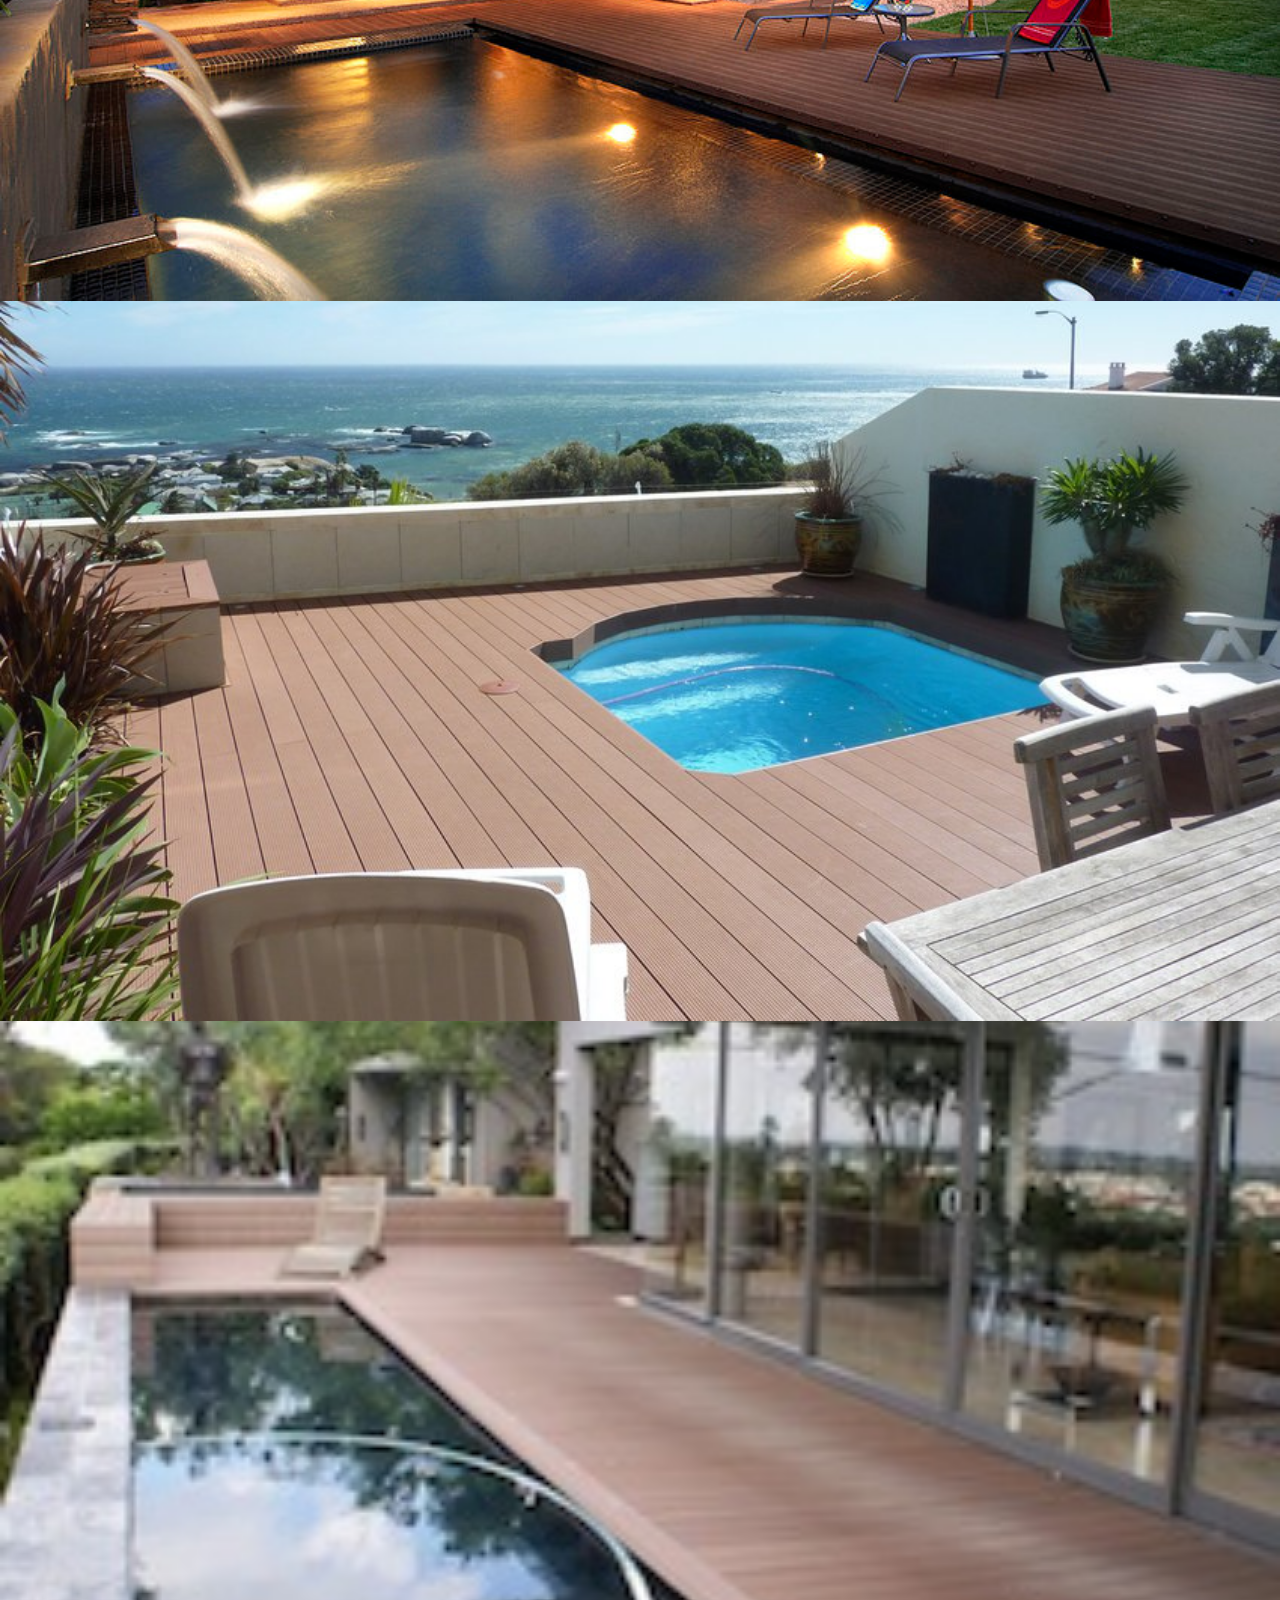
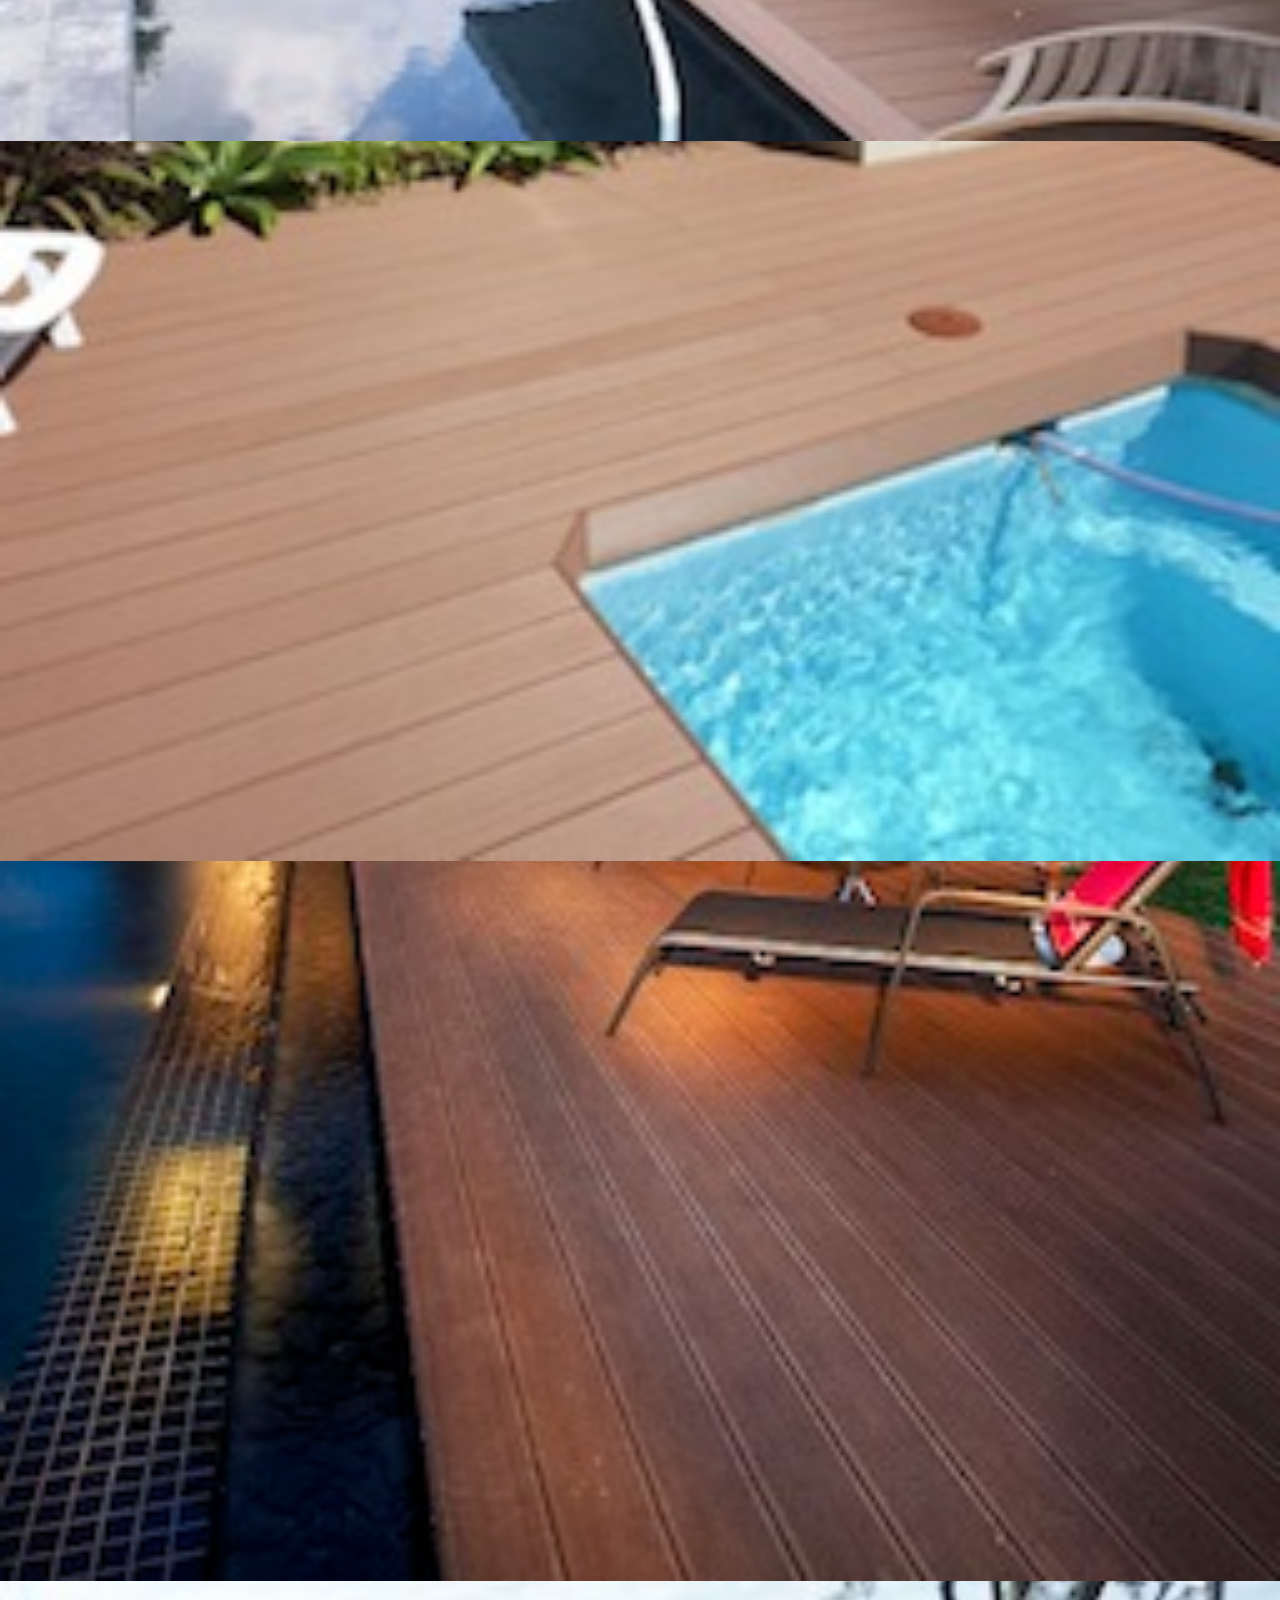
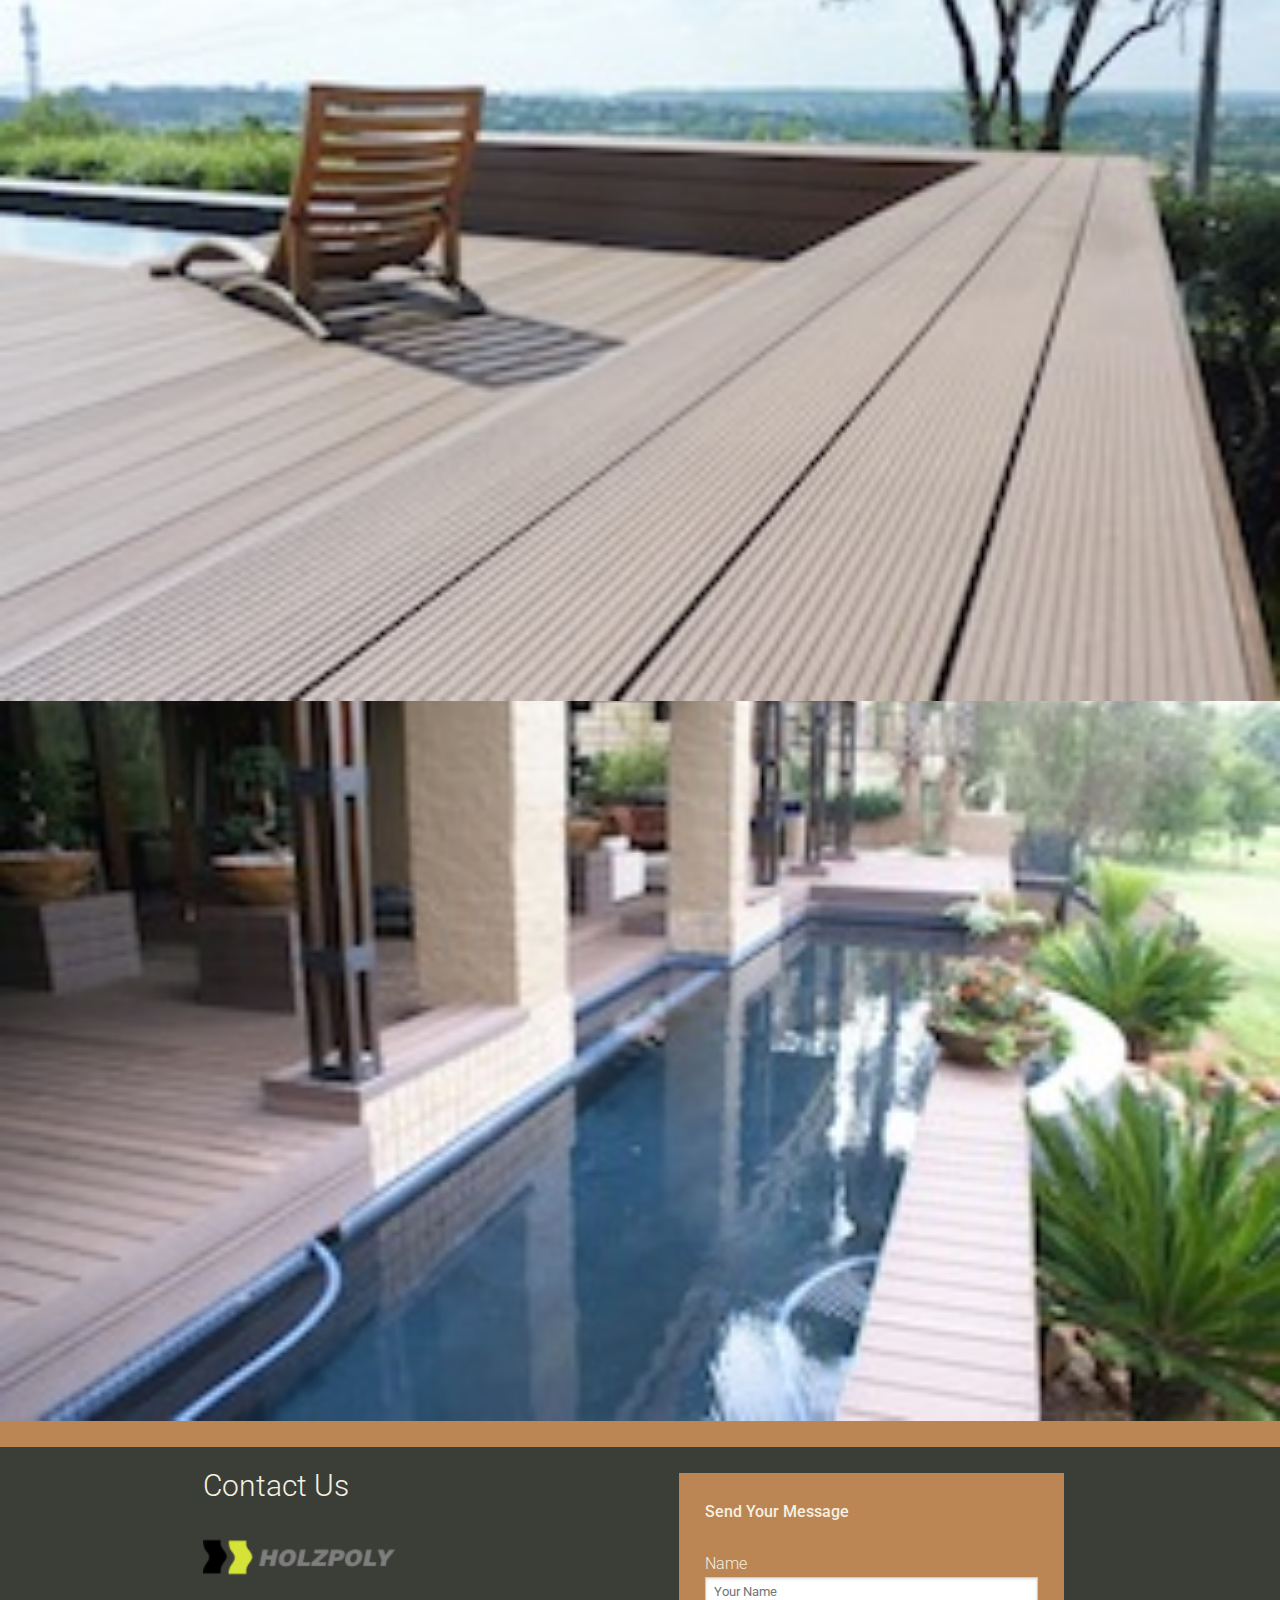
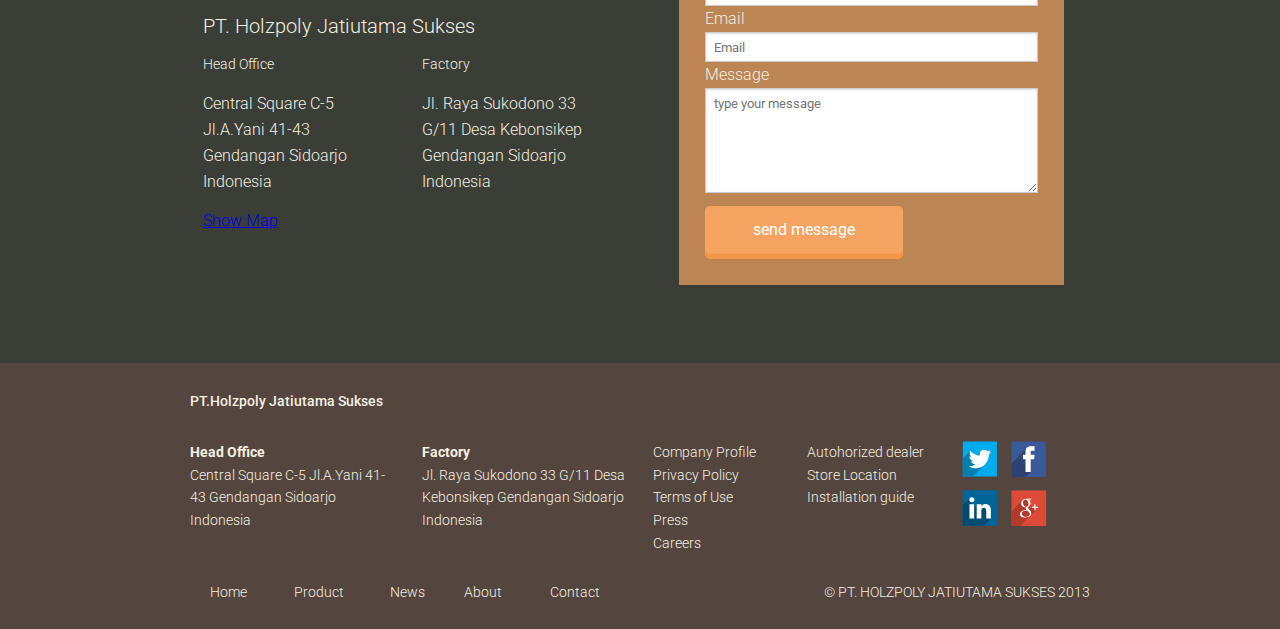
==== commit f0098dbb: "add modal option and change javascript for slider" ====
--- a/index.html
+++ b/index.html
@@ -256,18 +256,18 @@
 	</div>
 
 <div class="satin-bg soft--top">
-	<div class="container soft--ends">
-		
-		<div class="grid grid--middle">
-			<div class="grid__item one-twelfth"><button onclick='mySwipe.prev()' class="btn">prev</button> </div>
-			<div class="grid__item ten-twelfths">	
+	<div class="containers soft--ends">
+		
+
+			
+				
 	<h2 class="section-title-bordered">Our Gallery</h2>
 
 	
   
 
-		<div id="mySwipe" class="swipe">
-			<div class="swipe-wrap">
+		<div id="owl-slider" class="swipe">
+			
 						
 						
 								<div class="img-crop crop--bottom ratio_16x9">
@@ -294,17 +294,30 @@
 	
 						
 								<div class="img-crop crop--bottom ratio_16x9">
-									<img src=" img/gallery/gallery-ori/walnut-brown-planed-jemursari-surabaya.jpg --> " class="img--full">
-								</div>
-						
-					
-
+									<img src=" img/gallery/gallery-thumbnail/cherry-red-planed-ubud-bali-thumb.jpg" class="img--full">
+								</div>
+								
+								<div class="img-crop crop--bottom ratio_16x9">
+									<img src=" img/gallery/gallery-thumbnail/cherry-red-planed-uluwatu-bali-thumb.jpg ">
+								</div>
+
+								<div class="img-crop crop--bottom ratio_16x9">
+									<img src=" img/gallery/gallery-thumbnail/sahara-brown-original-puncak-jabar-thumb.jpg ">
+								</div>
+								
+								<div class="img-crop crop--bottom ratio_16x9">
+					<img src=" img/gallery/gallery-thumbnail/sahara-brown-planed-batu-malang-thumb.jpg ">
 				</div>
+				
+				<div class="img-crop crop--bottom ratio_16x9">
+					<img src=" img/gallery/gallery-thumbnail/sahara-brown-planed-pantai-Indah-kapuk-jakarta-thumb.jpg ">
+				</div>
+				
 
 		</div>
-</div>
-			<div class="grid__item one-twelfth"> <button onclick='mySwipe.next()' class="btn">next</button></div>
-		</div>
+
+		
+
 		
   
 	</div>
@@ -428,11 +441,11 @@
 <script src='js/plugins.js'></script>
 <script src='js/jquery.idTabs.js'></script>
 <script src='js/jquery.backstretch.min.js'></script>
-<script src='js/jhere.min.js'></script>
 <script src='js/tooltipster.min.js'></script>
 <script src='js/jquery.unveil.js'></script>
-<script src='js/jquery.bxslider.min.js'></script>
-<script src='js/swipe.js'></script>
+<script src='js/jquery.magnific-popup.min.js'></script>
+<script src='js/owl.carousel.min.js'></script>
+
 <script src="js/main.js"></script>
 
 <script type="text/javascript">
--- a/css/style.css
+++ b/css/style.css
@@ -2743,7 +2743,7 @@
     padding: 0 !important;
     position: absolute !important;
     width: 1px !important; } }
-@media only screen and (min-width: 481px) and (max-width: 1023px) {
+@media only screen and (min-width: 481px) and (max-width: 899px) {
   .accessibility--lap,
   .visuallyhidden--lap {
     border: 0 !important;
@@ -2765,7 +2765,7 @@
     padding: 0 !important;
     position: absolute !important;
     width: 1px !important; } }
-@media only screen and (max-width: 1023px) {
+@media only screen and (max-width: 899px) {
   .accessibility--portable,
   .visuallyhidden--portable {
     border: 0 !important;
@@ -2776,7 +2776,7 @@
     padding: 0 !important;
     position: absolute !important;
     width: 1px !important; } }
-@media only screen and (min-width: 1024px) {
+@media only screen and (min-width: 900px) {
   .accessibility--desk,
   .visuallyhidden--desk {
     border: 0 !important;
@@ -3000,8 +3000,7 @@
   display: block;
   width: 100%;
   height: auto;
-  overflow: hidden;
-  margin-bottom: 26px; }
+  overflow: hidden; }
   .img-crop:after {
     content: "";
     display: block; }
@@ -3022,23 +3021,7 @@
   top: auto;
   left: 0;
   right: 0;
-  bottom: 0;
-  -webkit-transform: translate(0, 0);
-  -moz-transform: translate(0, 0);
-  -ms-transform: translate(0, 0);
-  -o-transform: translate(0, 0);
-  transform: translate(0, 0);
-  -webkit-transition: all 1s ease;
-  -moz-transition: all 1s ease;
-  -ms-transition: all 1s ease;
-  -o-transition: all 1s ease;
-  transition: all 1s ease; }
-.crop--bottom:hover img, .crop--bottom:focus img {
-  -webkit-transform: translate(0, 10%);
-  -moz-transform: translate(0, 10%);
-  -ms-transform: translate(0, 10%);
-  -o-transform: translate(0, 10%);
-  transform: translate(0, 10%); }
+  bottom: 0; }
 
 /**
  * Image Ratio
@@ -3273,53 +3256,70 @@
 /**
  * Animated Figure
  */
-.animated-fade-in {
+.animated-slide-up {
   position: relative;
   overflow: hidden;
-  margin-bottom: 0; }
-  @media only screen and (max-width: 1023px) {
-    .animated-fade-in {
-      margin-bottom: 26px; } }
-  .animated-fade-in .figure__img img {
-    width: 100%;
-    height: auto; }
-  @media only screen and (max-width: 1023px) {
-    .animated-fade-in .figure__img {
-      margin-bottom: 0; } }
-  .animated-fade-in .figure__body {
+  -webkit-transition: all 1s ease;
+  -moz-transition: all 1s ease;
+  -o-transition: all 1s ease;
+  transition: all 1s ease; }
+  .animated-slide-up img {
+    -webkit-translate: 0 0;
+    -moz-translate: 0 0;
+    -ms-translate: 0 0;
+    -o-translate: 0 0;
+    translate: 0 0;
+    -webkit-transform: scale(1);
+    -moz-transform: scale(1);
+    -ms-transform: scale(1);
+    -o-transform: scale(1);
+    transform: scale(1);
+    -webkit-transition: all 1s ease;
+    -moz-transition: all 1s ease;
+    -o-transition: all 1s ease;
+    transition: all 1s ease; }
+  .animated-slide-up figcaption {
+    display: block;
     position: absolute;
     left: 0;
+    right: 0;
     bottom: 0;
-    right: 0;
-    top: auto;
-    font-weight: 400;
     background: #54453e;
     background: rgba(84, 69, 62, 0.8);
-    margin-bottom: 26px;
-    padding: 26px 13px;
     color: #f4f0e2;
-    opacity: 0;
-    line-height: 1.3;
-    -webkit-transition: 500ms;
-    -o-transition: 500ms;
-    transition: 500ms; }
-    @media only screen and (max-width: 1023px) {
-      .animated-fade-in .figure__body {
-        position: relative;
-        opacity: 1;
-        margin-bottom: 0;
-        padding: 13px 0;
-        line-height: 1.3em;
-        background: transparent;
-        color: #54453e; } }
-  .animated-fade-in:hover .figure__body, .animated-fade-in:active .figure__body {
-    opacity: 1; }
+    -webkit-transform: translate(0px, 100px);
+    -moz-transform: translate(0px, 100px);
+    -ms-transform: translate(0px, 100px);
+    -o-transform: translate(0px, 100px);
+    transform: translate(0px, 100px);
+    -webkit-transition: all .5s ease;
+    -moz-transition: all .5s ease;
+    -o-transition: all .5s ease;
+    transition: all .5s ease; }
+  .animated-slide-up:hover figcaption {
+    transform: translate(0px, 0%);
+    -ms-transform: translate(0px, 0%);
+    /* IE 9 */
+    -webkit-transform: translate(0px, 0%);
+    /* Safari and Chrome */ }
+  .animated-slide-up:hover img {
+    -webkit-transform: scale(1.2);
+    -moz-transform: scale(1.2);
+    -ms-transform: scale(1.2);
+    -o-transform: scale(1.2);
+    transform: scale(1.2); }
 
 /**
  * Gallery list
  */
-.gallery-list a {
-  text-decoration: none; }
+.gallery-list {
+  font-size: .75em;
+  line-height: 1.3; }
+  .gallery-list a {
+    text-decoration: none; }
+  .gallery-list figcaption {
+    padding: 13px;
+    font-weight: 400; }
 
 /**
  * Background Class
@@ -4342,38 +4342,124 @@
 /**
  * $ Slider Classes
  */
-.img-tahan-air {
-  background: url(../img/tahan-air.jpg) no-repeat;
-  width: 100%;
-  height: 100%;
-  background-position: 100% 100%;
-  background-size: 300px; }
-
-@media only screen and (max-width: 480px) {
-  .tahan-air-bg {
-    background: url(../img/tahan-air.jpg);
-    background-position: 150px 100%;
-    background-size: 400px;
-    background-repeat: no-repeat; }
-    .tahan-air-bg p {
-      max-width: 14em; } }
-
-/**
- * SWipe JS
- */
-.swipe {
+/* 
+ * 	Core Owl Carousel CSS File
+ *	v1.18
+ */
+/* clearfix */
+.owl-carousel .owl-wrapper:after {
+  content: ".";
+  display: block;
+  clear: both;
+  visibility: hidden;
+  line-height: 0;
+  height: 0; }
+
+/* display none until init */
+.owl-carousel {
+  display: none;
+  position: relative;
+  width: 100%; }
+
+.owl-carousel .owl-wrapper {
+  display: none;
+  position: relative;
+  -webkit-transform: translate3d(0px, 0px, 0px);
+  -webkit-perspective: 1000; }
+
+.owl-carousel .owl-wrapper-outer {
   overflow: hidden;
-  visibility: hidden;
-  position: relative; }
-
-.swipe-wrap {
-  overflow: hidden;
-  position: relative; }
-
-.swipe-wrap > div {
-  float: left;
-  width: 10%;
-  position: relative; }
+  position: relative;
+  width: 100%; }
+
+.owl-carousel .owl-item {
+  float: left; }
+
+.owl-controlls .owl-page,
+.owl-controlls .owl-buttons div {
+  cursor: pointer; }
+
+.owl-controlls {
+  -webkit-user-select: none;
+  -khtml-user-select: none;
+  -moz-user-select: none;
+  -ms-user-select: none;
+  user-select: none;
+  -webkit-tap-highlight-color: rgba(0, 0, 0, 0); }
+
+/* mouse grab icon */
+.grabbing {
+  cursor: url(grabbing.png) 8 8, move; }
+
+/* fix */
+.owl-carousel .owl-wrapper,
+.owl-carousel .owl-item {
+  -webkit-backface-visibility: hidden;
+  -moz-backface-visibility: hidden;
+  -ms-backface-visibility: hidden; }
+
+/*
+* 	Owl Carousel Owl Demo Theme 
+*	v1.18
+*/
+.owl-theme .owl-controlls {
+  margin-top: 10px;
+  text-align: center; }
+
+/* Styling Next and Prev buttons */
+.owl-theme .owl-controlls .owl-buttons div {
+  color: #FFF;
+  display: inline-block;
+  zoom: 1;
+  *display: inline;
+  /*IE7 life-saver */
+  margin: 5px;
+  padding: 3px 10px;
+  font-size: 12px;
+  -webkit-border-radius: 30px;
+  -moz-border-radius: 30px;
+  border-radius: 30px;
+  background: #869791;
+  opacity: 0.5; }
+
+/* Clickable class fix problem with hover on touch devices */
+/* Use it for non-touch hover action */
+.owl-theme .owl-controlls.clickable .owl-buttons div:hover {
+  opacity: 1;
+  text-decoration: none; }
+
+/* Styling Pagination*/
+.owl-theme .owl-controlls .owl-page {
+  display: inline-block;
+  zoom: 1;
+  *display: inline;
+  /*IE7 life-saver */ }
+
+.owl-theme .owl-controlls .owl-page span {
+  display: block;
+  width: 12px;
+  height: 12px;
+  margin: 5px 7px;
+  opacity: 0.5;
+  -webkit-border-radius: 20px;
+  -moz-border-radius: 20px;
+  border-radius: 20px;
+  background: #869791; }
+
+.owl-theme .owl-controlls .owl-page.active span,
+.owl-theme .owl-controlls.clickable .owl-page:hover span {
+  opacity: 1; }
+
+/* If PaginationNumbers is true */
+.owl-theme .owl-controlls .owl-page span.owl-numbers {
+  height: auto;
+  width: auto;
+  color: #FFF;
+  padding: 2px 10px;
+  font-size: 12px;
+  -webkit-border-radius: 30px;
+  -moz-border-radius: 30px;
+  border-radius: 30px; }
 
 /**
  * Responsive Navigation
@@ -4389,7 +4475,7 @@
   width: 42px;
   height: 42px;
   background-size: 42px 42px; }
-  @media only screen and (max-width: 1023px) {
+  @media only screen and (max-width: 899px) {
     .toggle {
       float: right; } }
 
@@ -4414,21 +4500,21 @@
     width: 100%;
     display: inline-block;
     line-height: 1; }
-  @media only screen and (max-width: 1023px) {
+  @media only screen and (max-width: 899px) {
     .main-heading {
       padding: 0;
       line-height: 0; } }
 
 .main-nav {
   display: inline-block; }
-  @media only screen and (max-width: 1023px) {
+  @media only screen and (max-width: 899px) {
     .main-nav {
       display: none;
       width: 100%; } }
 
 .main-nav a {
   margin-left: 2em; }
-  @media only screen and (max-width: 1023px) {
+  @media only screen and (max-width: 899px) {
     .main-nav a {
       display: block;
       margin: 0;
@@ -4692,6 +4778,418 @@
   -ms-transform: scale(1.1, 1.1);
   transform: scale(1.1, 1.1); }
 
+/**
+ * Modals
+ */
+/* Magnific Popup CSS */
+.mfp-bg {
+  top: 0;
+  left: 0;
+  width: 100%;
+  height: 100%;
+  z-index: 1042;
+  overflow: hidden;
+  position: fixed;
+  background: #0b0b0b;
+  opacity: 0.8;
+  filter: alpha(opacity=80); }
+
+.mfp-wrap {
+  top: 0;
+  left: 0;
+  width: 100%;
+  height: 100%;
+  z-index: 1043;
+  position: fixed;
+  outline: none !important;
+  -webkit-backface-visibility: hidden; }
+
+.mfp-container {
+  text-align: center;
+  position: absolute;
+  width: 100%;
+  height: 100%;
+  left: 0;
+  top: 0;
+  padding: 0 8px;
+  -webkit-box-sizing: border-box;
+  -moz-box-sizing: border-box;
+  box-sizing: border-box; }
+
+.mfp-container:before {
+  content: '';
+  display: inline-block;
+  height: 100%;
+  vertical-align: middle; }
+
+.mfp-align-top .mfp-container:before {
+  display: none; }
+
+.mfp-content {
+  position: relative;
+  display: inline-block;
+  vertical-align: middle;
+  margin: 0 auto;
+  text-align: left;
+  z-index: 1045; }
+
+.mfp-inline-holder .mfp-content,
+.mfp-ajax-holder .mfp-content {
+  width: 100%;
+  cursor: auto; }
+
+.mfp-ajax-cur {
+  cursor: progress; }
+
+.mfp-zoom-out-cur,
+.mfp-zoom-out-cur .mfp-image-holder .mfp-close {
+  cursor: -moz-zoom-out;
+  cursor: -webkit-zoom-out;
+  cursor: zoom-out; }
+
+.mfp-zoom {
+  cursor: pointer;
+  cursor: -webkit-zoom-in;
+  cursor: -moz-zoom-in;
+  cursor: zoom-in; }
+
+.mfp-auto-cursor .mfp-content {
+  cursor: auto; }
+
+.mfp-close,
+.mfp-arrow,
+.mfp-preloader,
+.mfp-counter {
+  -webkit-user-select: none;
+  -moz-user-select: none;
+  user-select: none; }
+
+.mfp-loading.mfp-figure {
+  display: none; }
+
+.mfp-hide {
+  display: none !important; }
+
+.mfp-preloader {
+  color: #cccccc;
+  position: absolute;
+  top: 50%;
+  width: auto;
+  text-align: center;
+  margin-top: -0.8em;
+  left: 8px;
+  right: 8px;
+  z-index: 1044; }
+
+.mfp-preloader a {
+  color: #cccccc; }
+
+.mfp-preloader a:hover {
+  color: white; }
+
+.mfp-s-ready .mfp-preloader {
+  display: none; }
+
+.mfp-s-error .mfp-content {
+  display: none; }
+
+button.mfp-close,
+button.mfp-arrow {
+  overflow: visible;
+  cursor: pointer;
+  background: transparent;
+  border: 0;
+  -webkit-appearance: none;
+  display: block;
+  padding: 0;
+  z-index: 1046;
+  -webkit-box-shadow: none;
+  box-shadow: none; }
+
+button::-moz-focus-inner {
+  padding: 0;
+  border: 0; }
+
+.mfp-close {
+  width: 44px;
+  height: 44px;
+  line-height: 44px;
+  position: absolute;
+  right: 0;
+  top: 0;
+  text-decoration: none;
+  text-align: center;
+  opacity: 0.65;
+  padding: 0 0 18px 10px;
+  color: white;
+  font-style: normal;
+  font-size: 28px;
+  font-family: Arial, Baskerville, monospace; }
+
+.mfp-close:hover, .mfp-close:focus {
+  opacity: 1; }
+
+.mfp-close:active {
+  top: 1px; }
+
+.mfp-close-btn-in .mfp-close {
+  color: #333333; }
+
+.mfp-image-holder .mfp-close,
+.mfp-iframe-holder .mfp-close {
+  color: white;
+  right: -6px;
+  text-align: right;
+  padding-right: 6px;
+  width: 100%; }
+
+.mfp-counter {
+  position: absolute;
+  top: 0;
+  right: 0;
+  color: #cccccc;
+  font-size: 12px;
+  line-height: 18px; }
+
+.mfp-arrow {
+  position: absolute;
+  opacity: 0.65;
+  margin: 0;
+  top: 50%;
+  margin-top: -55px;
+  padding: 0;
+  width: 90px;
+  height: 110px;
+  -webkit-tap-highlight-color: rgba(0, 0, 0, 0); }
+
+.mfp-arrow:active {
+  margin-top: -54px; }
+
+.mfp-arrow:hover,
+.mfp-arrow:focus {
+  opacity: 1; }
+
+.mfp-arrow:before, .mfp-arrow:after,
+.mfp-arrow .mfp-b,
+.mfp-arrow .mfp-a {
+  content: '';
+  display: block;
+  width: 0;
+  height: 0;
+  position: absolute;
+  left: 0;
+  top: 0;
+  margin-top: 35px;
+  margin-left: 35px;
+  border: medium inset transparent; }
+
+.mfp-arrow:after,
+.mfp-arrow .mfp-a {
+  border-top-width: 13px;
+  border-bottom-width: 13px;
+  top: 8px; }
+
+.mfp-arrow:before,
+.mfp-arrow .mfp-b {
+  border-top-width: 21px;
+  border-bottom-width: 21px; }
+
+.mfp-arrow-left {
+  left: 0; }
+
+.mfp-arrow-left:after,
+.mfp-arrow-left .mfp-a {
+  border-right: 17px solid #FFF;
+  margin-left: 31px; }
+
+.mfp-arrow-left:before,
+.mfp-arrow-left .mfp-b {
+  margin-left: 25px;
+  border-right: 27px solid #3f3f3f; }
+
+.mfp-arrow-right {
+  right: 0; }
+
+.mfp-arrow-right:after,
+.mfp-arrow-right .mfp-a {
+  border-left: 17px solid #FFF;
+  margin-left: 39px; }
+
+.mfp-arrow-right:before,
+.mfp-arrow-right .mfp-b {
+  border-left: 27px solid #3f3f3f; }
+
+.mfp-iframe-holder {
+  padding-top: 40px;
+  padding-bottom: 40px; }
+
+.mfp-iframe-holder .mfp-content {
+  line-height: 0;
+  width: 100%;
+  max-width: 900px; }
+
+.mfp-iframe-scaler {
+  width: 100%;
+  height: 0;
+  overflow: hidden;
+  padding-top: 56.25%; }
+
+.mfp-iframe-scaler iframe {
+  position: absolute;
+  display: block;
+  top: 0;
+  left: 0;
+  width: 100%;
+  height: 100%;
+  box-shadow: 0 0 8px rgba(0, 0, 0, 0.6);
+  background: black; }
+
+.mfp-iframe-holder .mfp-close {
+  top: -40px; }
+
+/* Main image in popup */
+img.mfp-img {
+  width: auto;
+  max-width: 100%;
+  height: auto;
+  display: block;
+  line-height: 0;
+  -webkit-box-sizing: border-box;
+  -moz-box-sizing: border-box;
+  box-sizing: border-box;
+  padding: 40px 0 40px;
+  margin: 0 auto; }
+
+/* The shadow behind the image */
+.mfp-figure:after {
+  content: '';
+  position: absolute;
+  left: 0;
+  top: 40px;
+  bottom: 40px;
+  display: block;
+  right: 0;
+  width: auto;
+  height: auto;
+  z-index: -1;
+  box-shadow: 0 0 8px rgba(0, 0, 0, 0.6);
+  background: #444444; }
+
+.mfp-figure {
+  line-height: 0; }
+
+.mfp-bottom-bar {
+  margin-top: -36px;
+  position: absolute;
+  top: 100%;
+  left: 0;
+  width: 100%;
+  cursor: auto; }
+
+.mfp-title {
+  text-align: left;
+  line-height: 18px;
+  color: #f3f3f3;
+  word-wrap: break-word;
+  padding-right: 36px; }
+
+.mfp-figure small {
+  color: #bdbdbd;
+  display: block;
+  font-size: 12px;
+  line-height: 14px; }
+
+.mfp-image-holder .mfp-content {
+  max-width: 100%; }
+
+.mfp-gallery .mfp-image-holder .mfp-figure {
+  cursor: pointer; }
+
+@media screen and (max-width: 800px) and (orientation: landscape), screen and (max-height: 300px) {
+  /**
+   * Remove all paddings around the image on small screen
+   */
+  .mfp-img-mobile .mfp-image-holder {
+    padding-left: 0;
+    padding-right: 0; }
+
+  .mfp-img-mobile img.mfp-img {
+    padding: 0; }
+
+  /* The shadow behind the image */
+  .mfp-img-mobile .mfp-figure:after {
+    top: 0;
+    bottom: 0; }
+
+  .mfp-img-mobile .mfp-bottom-bar {
+    background: rgba(0, 0, 0, 0.6);
+    bottom: 0;
+    margin: 0;
+    top: auto;
+    padding: 3px 5px;
+    position: fixed;
+    -webkit-box-sizing: border-box;
+    -moz-box-sizing: border-box;
+    box-sizing: border-box; }
+
+  .mfp-img-mobile .mfp-bottom-bar:empty {
+    padding: 0; }
+
+  .mfp-img-mobile .mfp-counter {
+    right: 5px;
+    top: 3px; }
+
+  .mfp-img-mobile .mfp-close {
+    top: 0;
+    right: 0;
+    width: 35px;
+    height: 35px;
+    line-height: 35px;
+    background: rgba(0, 0, 0, 0.6);
+    position: fixed;
+    text-align: center;
+    padding: 0; }
+
+  .mfp-img-mobile .mfp-figure small {
+    display: inline;
+    margin-left: 5px; } }
+@media all and (max-width: 900px) {
+  .mfp-arrow {
+    -webkit-transform: scale(0.75);
+    transform: scale(0.75); }
+
+  .mfp-arrow-left {
+    -webkit-transform-origin: 0;
+    transform-origin: 0; }
+
+  .mfp-arrow-right {
+    -webkit-transform-origin: 100%;
+    transform-origin: 100%; }
+
+  .mfp-container {
+    padding-left: 6px;
+    padding-right: 6px; } }
+.mfp-ie7 .mfp-img {
+  padding: 0; }
+
+.mfp-ie7 .mfp-bottom-bar {
+  width: 600px;
+  left: 50%;
+  margin-left: -300px;
+  margin-top: 5px;
+  padding-bottom: 5px; }
+
+.mfp-ie7 .mfp-container {
+  padding: 0; }
+
+.mfp-ie7 .mfp-content {
+  padding-top: 44px; }
+
+.mfp-ie7 .mfp-close {
+  top: 0;
+  right: 0;
+  padding-top: 0; }
+
 .effeckt-caption {
   position: relative;
   float: left;
